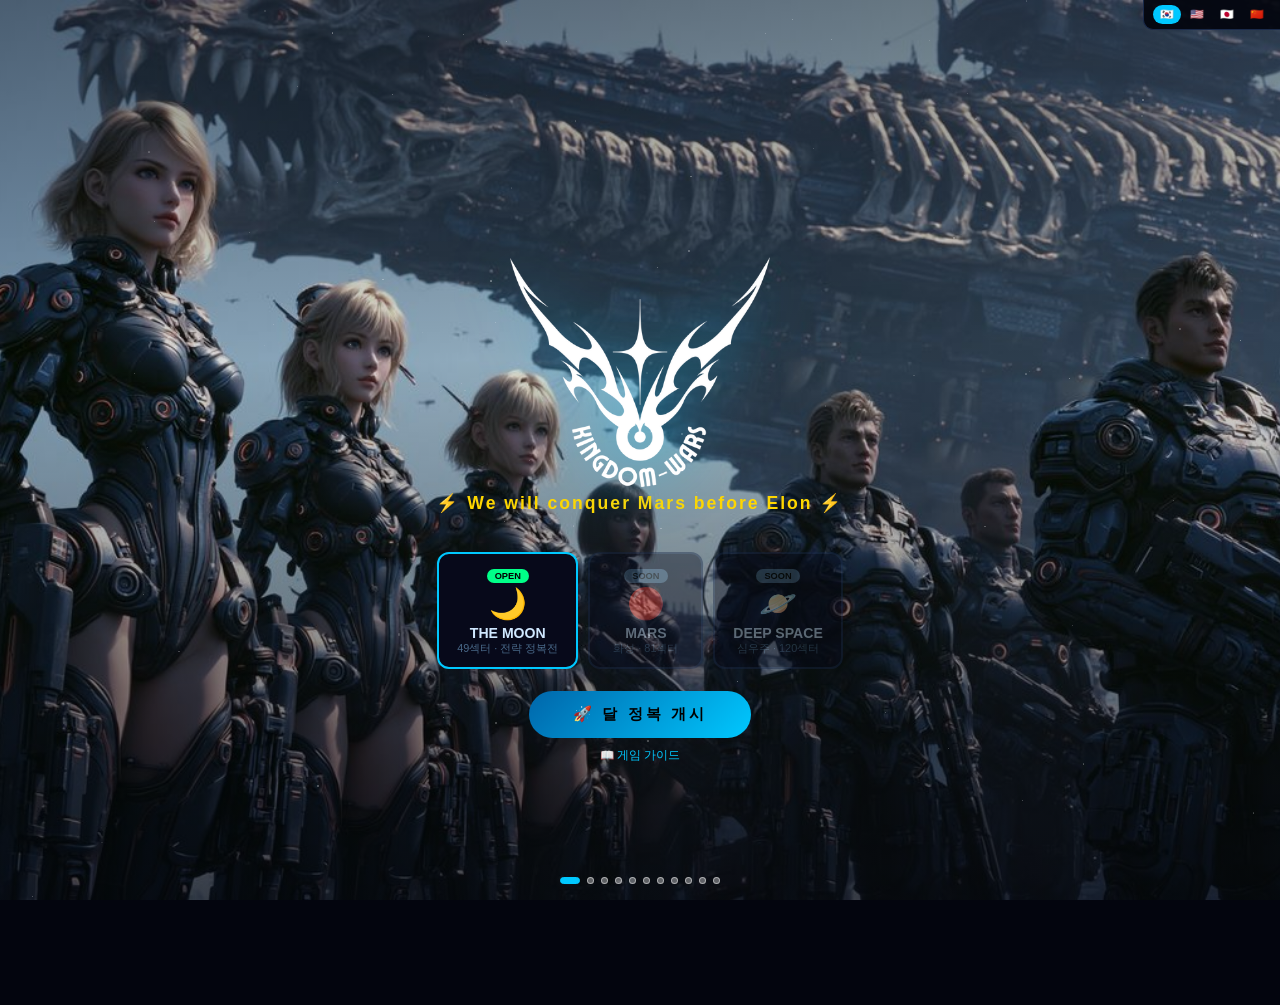
==== index.html @ 06a72807 "v0.9.9 - CRITICAL FIX: switchView used index vs id (view-2 = index 1, never activated). Now id-based" ====
<!DOCTYPE html>
<!-- KW v0.8.2 logo+favicon -->
<html lang="ko">
<head>
<script>
try {
  Object.defineProperty(window, 'ethereum', {
    get: function() { return undefined; },
    set: function() {},
    configurable: false
  });
} catch(e) {}
</script>
<meta charset="UTF-8"/>
<meta name="viewport" content="width=device-width,initial-scale=1.0,viewport-fit=cover"/>
<title>KINGDOM WARS</title>
<link rel="icon" type="image/x-icon" href="favicon.ico"/>
<link rel="apple-touch-icon" href="apple-touch-icon.png"/>
<link rel="icon" type="image/x-icon" href="favicon.ico"/>
<link rel="apple-touch-icon" href="apple-touch-icon.png"/>
<meta name="theme-color" content="#03050e"/>
<meta name="description" content="Kingdom Wars - Conquer the Moon before Elon"/>
<meta property="og:title" content="KINGDOM WARS"/>
<meta property="og:description" content="⚡ We will conquer Mars before Elon ⚡"/>
<meta property="og:image" content="https://raw.githubusercontent.com/kentkim0326/kingdom-wars/main/assets/slide1.jpg"/>
<link rel="icon" href="data:image/svg+xml,<svg xmlns='http://www.w3.org/2000/svg' viewBox='0 0 100 100'><text y='.9em' font-size='90'>👑</text></svg>">
<style>
:root{
  --bg:#03050e;--panel:#07091a;--border:#1a2a4a;
  --accent:#00c8ff;--gold:#ffd700;--red:#ff3a3a;--green:#00ff88;
  --purple:#aa44ff;--orange:#ff8800;--teal:#00ffcc;
  --text:#d0e8ff;--muted:#4a6a8a;
}
*{box-sizing:border-box;margin:0;padding:0}
body{font-family:'Segoe UI',sans-serif;background:var(--bg);color:var(--text);min-height:100vh;overflow-x:hidden}
.stars{position:fixed;inset:0;z-index:0;overflow:hidden;pointer-events:none}
.star{position:absolute;border-radius:50%;background:#fff;animation:twinkle var(--d,3s) ease-in-out infinite}
@keyframes twinkle{0%,100%{opacity:.1}50%{opacity:.85}}
.screen{position:relative;z-index:1;min-height:100vh;display:none;flex-direction:column;overflow-x:hidden}
.screen.active{display:flex}
@keyframes fadeUp{from{opacity:0;transform:translateY(18px)}to{opacity:1;transform:translateY(0)}}
.fu{animation:fadeUp .45s ease forwards}
.fu2{animation:fadeUp .45s .1s ease forwards;opacity:0}
.fu3{animation:fadeUp .45s .2s ease forwards;opacity:0}

/* ══ LANG BAR ══ */
.lang-bar{position:fixed;top:0;right:0;z-index:999;display:flex;gap:2px;padding:5px 9px;
  background:rgba(3,5,14,.92);border-bottom-left-radius:10px;border:1px solid var(--border);border-top:none;border-right:none}
.lb{padding:3px 7px;border-radius:10px;border:none;background:transparent;color:var(--muted);font-size:.68rem;font-weight:700;cursor:pointer;transition:all .2s}
.lb.active{background:var(--accent);color:#000}

/* ══ INTRO ══ */
#s-intro{align-items:center;justify-content:center;text-align:center;padding:50px 16px;
  background:radial-gradient(ellipse at 50% 30%,#0a1530 0%,#03050e 70%)}
.logo{font-size:clamp(1.8rem,7vw,4.5rem);font-weight:900;letter-spacing:4px;word-break:break-word;
  background:linear-gradient(135deg,#00c8ff,#fff,#ffd700);-webkit-background-clip:text;-webkit-text-fill-color:transparent;margin-bottom:4px}
.catchphrase{font-size:clamp(.82rem,2vw,1.1rem);color:var(--gold);font-weight:700;letter-spacing:2px;margin-bottom:28px}



.bf-row{display:flex;gap:10px;justify-content:center;flex-wrap:wrap;margin-bottom:22px;width:100%;padding:0 8px}
.bf-btn{padding:11px 18px;border-radius:12px;border:2px solid var(--border);background:var(--panel);cursor:pointer;transition:all .3s;text-align:center;min-width:115px}
.bf-btn.open{border-color:var(--accent)}.bf-btn.open:hover{transform:translateY(-4px);box-shadow:0 8px 28px rgba(0,200,255,.3)}
.bf-btn.locked{opacity:.4;cursor:not-allowed}
.bf-icon{font-size:1.9rem;margin-bottom:3px}.bf-title{font-weight:700;font-size:.88rem;margin-bottom:1px}
.bf-sub{font-size:.68rem;color:var(--muted)}
.bdg{display:inline-block;padding:2px 8px;border-radius:18px;font-size:.58rem;font-weight:700;margin-bottom:3px}
.bdg.open{background:var(--green);color:#000}.bdg.soon{background:var(--muted);color:#000}
.btn-enter{padding:13px 44px;background:linear-gradient(135deg,#0066aa,#00c8ff);color:#000;font-weight:900;font-size:.95rem;border:none;border-radius:50px;cursor:pointer;letter-spacing:3px;transition:all .3s}
.btn-enter:hover{transform:scale(1.05);box-shadow:0 0 60px rgba(0,200,255,.6)}

/* ══ NATION ══ */
#s-nation{padding:22px 16px;align-items:center;background:transparent}
.stitle{font-size:1.4rem;font-weight:900;letter-spacing:4px;text-align:center;color:var(--accent);margin-bottom:4px}
.ssub{text-align:center;color:var(--muted);margin-bottom:13px;font-size:.82rem}
.search-box{display:block;width:100%;max-width:370px;margin:0 auto 11px;padding:8px 15px;background:var(--panel);border:1px solid var(--border);border-radius:28px;color:var(--text);font-size:.88rem;outline:none}
.search-box:focus{border-color:var(--accent)}
.nation-grid{display:grid;grid-template-columns:repeat(auto-fill,minmax(108px,1fr));gap:6px;width:100%;max-width:820px;max-height:46vh;overflow-y:auto;padding:3px;scrollbar-width:thin}
.nc{border:2px solid var(--border);border-radius:8px;padding:9px 6px;text-align:center;cursor:pointer;transition:all .2s;background:var(--panel)}
.nc:hover{border-color:var(--accent);transform:translateY(-2px)}.nc.sel{border-color:var(--gold);background:rgba(255,215,0,.08)}
.nf{font-size:1.55rem;margin-bottom:2px}.nn{font-size:.7rem;font-weight:600}.ne{font-size:.58rem;color:var(--muted)}
.btn-next{margin-top:13px;padding:10px 38px;background:linear-gradient(135deg,#0066aa,#00c8ff);color:#000;font-weight:900;font-size:.88rem;border:none;border-radius:26px;cursor:pointer;display:none}
.btn-next.show{display:block}

/* ══ COMMANDER ══ */
#s-commander{padding:22px 16px;align-items:center;justify-content:center;background:transparent}
.cmd-title{font-size:1.4rem;font-weight:900;letter-spacing:3px;text-align:center;color:var(--accent);margin-bottom:4px}
.cmd-sub{text-align:center;color:var(--muted);margin-bottom:18px;font-size:.8rem}
.cmd-nbadge{display:flex;align-items:center;gap:7px;justify-content:center;margin-bottom:18px;padding:7px 16px;background:var(--panel);border:1px solid var(--border);border-radius:28px;width:fit-content;margin-left:auto;margin-right:auto}
.cmd-cards{display:flex;gap:16px;justify-content:center;flex-wrap:wrap;margin-bottom:16px}
.cmd-card{width:172px;border:2px solid var(--border);border-radius:13px;background:var(--panel);cursor:pointer;transition:all .3s;overflow:hidden;text-align:center;padding-bottom:11px}
.cmd-card:hover{border-color:var(--accent);transform:translateY(-4px)}
.cmd-card.sel-m{border-color:#5af;box-shadow:0 0 24px rgba(80,160,255,.4)}
.cmd-card.sel-f{border-color:#f9a;box-shadow:0 0 24px rgba(255,150,180,.4)}
.cmd-avwrap{width:100%;height:140px;display:flex;align-items:center;justify-content:center;background:linear-gradient(180deg,rgba(0,30,60,.8),rgba(0,10,30,.95))}
.cmd-avm{font-size:5.2rem;animation:cFloat 3s ease-in-out infinite}
@keyframes cFloat{0%,100%{transform:translateY(0)}50%{transform:translateY(-7px)}}
.cmd-gen{font-size:.58rem;letter-spacing:2px;color:var(--muted);margin:7px 0 2px;text-transform:uppercase}
.cmd-name{font-size:.88rem;font-weight:900;margin-bottom:2px}
.cmd-card.male .cmd-name{color:#5af}.cmd-card.female .cmd-name{color:#f9a}
.cmd-ttl{font-size:.66rem;color:var(--gold);font-style:italic;margin-bottom:6px;padding:0 7px}
.cmd-skills{padding:0 8px}
.cmd-skill{font-size:.63rem;color:var(--muted);padding:2px 0;border-bottom:1px solid rgba(26,42,74,.4)}
.cmd-vs{font-size:1.1rem;color:var(--muted);align-self:center}
.btn-cmd-ok{padding:10px 36px;background:linear-gradient(135deg,#ffd700,#ffaa00);color:#000;font-weight:900;font-size:.88rem;border:none;border-radius:24px;cursor:pointer;display:none}
.btn-cmd-ok.show{display:block}
.sp-pack{background:rgba(0,200,255,.06);border:1px solid rgba(0,200,255,.2);border-radius:9px;padding:9px 14px;margin-top:12px;text-align:center;max-width:440px}
.sp-title{font-size:.62rem;letter-spacing:2px;color:var(--accent);margin-bottom:6px}
.sp-items{display:flex;gap:11px;justify-content:center;flex-wrap:wrap}
.sp-i{text-align:center;font-size:.68rem}
.sp-icon{font-size:1.1rem;margin-bottom:1px}.sp-val{color:var(--gold);font-weight:700}.sp-lbl{color:var(--muted);font-size:.56rem}

/* ══ GAME ══ */
#s-game{flex-direction:column}
.hud{display:flex;align-items:center;justify-content:space-between;padding:4px 9px;
  background:rgba(3,5,14,.97);border-bottom:1px solid var(--border);flex-wrap:wrap;gap:4px;position:sticky;top:0;z-index:200}
.hud-l{display:flex;align-items:center;gap:6px;flex-wrap:wrap}
.hud-r{display:flex;align-items:center;gap:4px;flex-wrap:wrap}
.hud-brand{font-weight:900;letter-spacing:3px;font-size:.84rem;color:var(--accent)}
.cmd-hud{display:flex;align-items:center;gap:4px;padding:2px 7px;background:var(--panel);border:1px solid var(--border);border-radius:14px;font-size:.68rem}
.hud-pill{display:flex;align-items:center;gap:3px;background:var(--panel);border:1px solid var(--border);border-radius:14px;padding:2px 7px;font-size:.68rem}
.rv{color:var(--gold);font-weight:700}

/* MORALE BAR */
.morale-bar{padding:3px 9px;background:rgba(3,5,14,.95);border-bottom:1px solid var(--border);display:flex;align-items:center;gap:7px;flex-wrap:wrap}
.morale-pill{display:flex;align-items:center;gap:5px;background:var(--panel);border:1px solid var(--border);border-radius:14px;padding:3px 9px;min-width:160px}
.morale-track{flex:1;height:7px;background:rgba(0,0,0,.4);border-radius:4px;overflow:hidden}
.morale-fill{height:100%;border-radius:4px;transition:width .5s ease}
.morale-val{font-size:.68rem;font-weight:700;min-width:30px}
.online-timer{font-size:.64rem;color:var(--muted);display:flex;align-items:center;gap:4px}
.online-dot{width:6px;height:6px;border-radius:50%;background:var(--green);animation:pulse 2s infinite}
@keyframes pulse{0%,100%{opacity:1}50%{opacity:.3}}
.hourly-bonus{font-size:.64rem;color:var(--teal);display:flex;align-items:center;gap:3px}

.res-bar{display:flex;gap:5px;padding:3px 9px;background:rgba(3,5,14,.95);border-bottom:1px solid var(--border);flex-wrap:wrap;align-items:center}
.res-item{display:flex;align-items:center;gap:2px;background:var(--panel);border:1px solid var(--border);border-radius:13px;padding:2px 7px;font-size:.68rem}
.res-rate{font-size:.56rem;color:var(--green)}
.news-ticker{display:flex;align-items:center;gap:6px;padding:2px 9px;background:rgba(0,10,30,.9);border-bottom:1px solid rgba(0,200,255,.12);overflow:hidden}
.news-lbl{color:var(--accent);font-size:.6rem;font-weight:700;letter-spacing:2px;white-space:nowrap;border:1px solid var(--accent);padding:1px 5px;border-radius:7px;flex-shrink:0}
.news-scroll{display:flex;gap:32px;animation:scrollNews 52s linear infinite;font-size:.64rem;color:var(--muted)}
@keyframes scrollNews{from{transform:translateX(0)}to{transform:translateX(-50%)}}
.ev-ticker{display:none;align-items:center;gap:5px;padding:2px 9px;background:rgba(255,136,0,.12);border-bottom:1px solid rgba(255,136,0,.3);font-size:.66rem;color:var(--orange)}
.ev-ticker.show{display:flex}
.view-bar{display:flex;align-items:center;gap:3px;padding:3px 9px;background:rgba(3,5,14,.95);border-bottom:1px solid var(--border);overflow-x:auto}
.vtbtn{padding:3px 10px;border:1px solid var(--border);border-radius:13px;background:transparent;color:var(--muted);font-size:.66rem;cursor:pointer;white-space:nowrap;transition:all .2s;font-weight:600}
.vtbtn.active{background:var(--accent);color:#000;border-color:var(--accent)}
.vtbtn:hover:not(.active){border-color:var(--accent);color:var(--accent)}
.turn-info{display:flex;align-items:center;gap:4px;font-size:.66rem;margin-left:5px;flex-shrink:0}
.turn-num{color:var(--gold);font-weight:700}
.btn-et{padding:3px 10px;background:linear-gradient(135deg,#ffd700,#ff8800);color:#000;border:none;border-radius:13px;font-size:.66rem;font-weight:700;cursor:pointer}
.game-body{display:flex;flex:1;height:calc(100vh - 160px);overflow:hidden;position:relative;z-index:1}

/* ══ LEFT PANEL ══ */
.lpanel{width:188px;min-width:155px;background:var(--panel);border-right:1px solid var(--border);display:flex;flex-direction:column;overflow-y:auto}
.ps{padding:7px;border-bottom:1px solid var(--border)}
.plbl{font-size:.54rem;letter-spacing:2px;color:var(--muted);margin-bottom:4px;text-transform:uppercase}
.unit-tabs{display:flex;border-bottom:1px solid var(--border)}
.utab{flex:1;padding:4px 2px;text-align:center;font-size:.56rem;cursor:pointer;color:var(--muted);border-bottom:2px solid transparent;transition:all .2s}
.utab.active{color:var(--accent);border-bottom-color:var(--accent)}
.unit-list{padding:5px}

/* UNIT CARD */
.ucard{border:1px solid var(--border);border-radius:9px;margin-bottom:5px;cursor:pointer;transition:all .2s;overflow:hidden;background:rgba(0,200,255,.02);position:relative}
.ucard:hover,.ucard.sel{border-color:var(--accent);background:rgba(0,200,255,.08)}
.ucard.sel{box-shadow:0 0 9px rgba(0,200,255,.3)}
.ucard.rarity-sr{border-color:rgba(255,215,0,.45)}.ucard.rarity-ur{border-color:rgba(170,68,255,.6);box-shadow:0 0 7px rgba(170,68,255,.25)}
.ucard-img{width:100%;height:68px;object-fit:cover;object-position:center 20%;display:block}
.ucard-img.mech-i{object-position:center center}
.rbadge{position:absolute;top:3px;right:3px;font-size:.48rem;font-weight:700;padding:1px 3px;border-radius:4px}
.r-ur{background:rgba(170,68,255,.4);color:#c77fff}.r-sr{background:rgba(255,215,0,.3);color:var(--gold)}.r-r{background:rgba(0,150,255,.3);color:#5af}.r-n{background:rgba(100,140,180,.3);color:#8ab}
.ucard-body{padding:4px 5px}
.ucard-hdr{display:flex;align-items:center;justify-content:space-between;margin-bottom:2px}
.ucard-name{font-size:.68rem;font-weight:700}
.ucard-cnt{font-size:.6rem;background:var(--panel);border:1px solid var(--border);border-radius:6px;padding:1px 4px;color:var(--muted)}
.ucard-stats{display:flex;gap:2px;align-items:center;flex-wrap:wrap;margin-bottom:2px}
.ucard-pow{font-size:.66rem;color:var(--gold);font-weight:700}
.tb{font-size:.5rem;padding:1px 4px;border-radius:6px;font-weight:700}
.tb-f{background:rgba(0,150,255,.2);color:#5af;border:1px solid rgba(0,150,255,.3)}
.tb-m{background:rgba(170,68,255,.2);color:#c77fff;border:1px solid rgba(170,68,255,.3)}
.tb-a{background:rgba(255,215,0,.2);color:var(--gold);border:1px solid rgba(255,215,0,.3)}
.ucard-skills{font-size:.54rem;color:var(--teal);margin-top:1px}
/* Selected unit big display */
.sel-big{padding:7px;border-bottom:1px solid var(--border)}
.sel-big-img{width:100%;height:112px;object-fit:contain;border-radius:6px;border:1px solid var(--border);background:rgba(0,0,0,.4);margin-bottom:5px}
.sel-big-name{font-size:.8rem;font-weight:700;margin-bottom:3px}
.sel-big-pow{font-size:1rem;font-weight:700;color:var(--gold);margin-bottom:3px}
.sbr{display:flex;justify-content:space-between;font-size:.68rem;margin-bottom:2px}
.sbk{color:var(--muted)}.sbv{font-weight:600}
.sel-big-cnt{background:rgba(0,0,0,.3);border-radius:5px;padding:4px 5px;margin-top:3px;font-size:.62rem}
.ch-s{color:var(--green)}.ch-w{color:var(--red)}
.skill-chip{display:inline-block;padding:1px 5px;border-radius:7px;font-size:.52rem;font-weight:700;margin:1px;border:1px solid rgba(0,200,255,.3);background:rgba(0,200,255,.06);color:var(--teal)}
.btn-buy{width:100%;padding:4px;margin-top:3px;border:1px solid var(--border);border-radius:5px;background:rgba(0,200,255,.04);color:var(--accent);font-size:.64rem;cursor:pointer}
.spec-units{padding:7px;border-bottom:1px solid var(--border)}
.spec-btn{width:100%;padding:5px 7px;border:1px solid var(--border);border-radius:6px;background:var(--panel);color:var(--text);font-size:.66rem;cursor:pointer;transition:all .2s;text-align:left;margin-bottom:3px;display:flex;align-items:center;gap:5px}
.spec-btn:hover{border-color:var(--accent)}
.spec-icon{font-size:.95rem;flex-shrink:0}.spec-info{flex:1}
.spec-name{font-size:.66rem;font-weight:700}.spec-desc{font-size:.56rem;color:var(--muted);margin-top:1px}
.spec-cost{font-size:.58rem;color:var(--gold);white-space:nowrap}

/* ══ CENTER ══ */
.mwrap{flex:1;display:flex;flex-direction:column;overflow:hidden;position:relative}
.view{flex:1;display:none;overflow:auto}
.view.active{display:flex;flex-direction:column}

/* SHIP VIEW */
.ship-view{flex:1;background:radial-gradient(ellipse at 30% 40%,#0a1535 0%,#03050e 70%);display:flex;align-items:center;justify-content:center;position:relative;overflow:hidden}
.ship-view-bg{position:absolute;inset:0;background:url("assets/bg_moon.png") center/cover no-repeat;opacity:.2;pointer-events:none}
.cmd-disp{display:flex;align-items:center;justify-content:center;gap:24px;flex-wrap:wrap;padding:14px;position:relative;z-index:2;width:100%}
.cmd-port{text-align:center}
.cmd-emo{font-size:4.5rem;display:block;margin-bottom:5px;filter:drop-shadow(0 0 16px rgba(0,200,255,.5));animation:sf 3s ease-in-out infinite}
@keyframes sf{0%,100%{transform:translateY(0)}50%{transform:translateY(-7px)}}
.cmd-ship-area{text-align:center}
.cmd-ship-img{max-width:280px;width:82%;filter:drop-shadow(0 0 26px rgba(0,200,255,.5));animation:sf 4s .5s ease-in-out infinite}
.sv-stats{margin-top:11px;display:flex;gap:8px;justify-content:center;flex-wrap:wrap}
.sv-stat{background:rgba(0,0,0,.6);border:1px solid var(--border);border-radius:8px;padding:6px 11px;text-align:center}
.sv-stat-v{font-size:.9rem;font-weight:700;color:var(--gold)}.sv-stat-l{font-size:.58rem;color:var(--muted);margin-top:1px}

/* ══ BATTLE MAP — EXPANDING GRID ══ */
.battle-view{flex:1;overflow:auto;position:relative;background:linear-gradient(180deg,#06080f 0%,#040610 100%);display:flex;justify-content:center;align-items:flex-start;padding:14px 8px}
.battle-view::before{content:"";position:absolute;inset:0;pointer-events:none;
  background-image:radial-gradient(circle at 25% 35%,rgba(180,175,155,.06) 0%,transparent 30%),
    radial-gradient(circle at 68% 22%,rgba(170,165,145,.04) 0%,transparent 22%)}
.moon-surf{position:absolute;inset:0;width:100%;height:100%;object-fit:cover;opacity:.12;pointer-events:none}
.grid-wrap{position:relative;z-index:1;display:inline-grid;grid-template-columns:repeat(7,84px);gap:3px;padding:14px;min-width:max-content}

/* ══ SECTOR TILE ══ */
.sector{width:84px;height:84px;border:1px solid rgba(40,70,120,.4);border-radius:8px;cursor:pointer;position:relative;
  display:flex;flex-direction:column;align-items:center;justify-content:center;
  background:rgba(5,10,22,.5);backdrop-filter:blur(2px);transition:all .2s;overflow:hidden}

/* FOG OF WAR states */
.sector.fog{
  background:rgba(2,4,10,.85);border-color:rgba(20,35,60,.5);cursor:default;
  filter:blur(0px);pointer-events:none;
}
.sector.fog::after{content:"";position:absolute;inset:0;
  background:radial-gradient(circle at center,rgba(0,5,20,.6),rgba(0,2,10,.95));
  z-index:10}
.sector.fog-edge{
  background:rgba(4,8,20,.7);border-color:rgba(30,50,90,.4);cursor:pointer;opacity:.6;
}
.sector.fog-edge:hover{opacity:.85;border-color:rgba(0,200,255,.3)}

.sector.active-empty:hover{border-color:var(--accent);background:rgba(0,200,255,.08);transform:scale(1.04);z-index:2}
.sector.mine{background:rgba(0,70,170,.28);border-color:rgba(0,150,255,.65)}
.sector.mine:hover{transform:scale(1.04);z-index:2}
.sector.enemy{background:rgba(150,20,20,.22);border-color:rgba(210,40,40,.55)}
.sector.enemy:hover{border-color:var(--red);transform:scale(1.03);z-index:2}
.sector.sel{border-color:var(--gold)!important;background:rgba(255,215,0,.12)!important;box-shadow:0 0 18px rgba(255,215,0,.4);z-index:3}
/* Resource border */
.sector.res-he3{border-top:3px solid var(--accent)}.sector.res-reg{border-top:3px solid var(--purple)}
.sector.res-h2o{border-top:3px solid var(--teal)}.sector.crater{border-style:dashed}

.sec-id{position:absolute;top:2px;left:2px;font-size:.42rem;color:rgba(100,140,180,.5)}
.sec-ti{position:absolute;top:2px;right:2px;font-size:.6rem}
.sec-ui{width:42px;height:42px;object-fit:contain;border-radius:3px}
.sec-fl{font-size:.84rem}
.sec-nm{font-size:.4rem;color:var(--muted);text-align:center;padding:0 2px;margin-top:1px;line-height:1.2}
.sec-hp{position:absolute;bottom:2px;left:2px;right:2px;height:3px;background:rgba(0,0,0,.4);border-radius:2px;overflow:hidden}
.sec-hf{height:100%;border-radius:2px;transition:width .3s}
.sec-intel{display:none;position:absolute;bottom:10px;left:1px;right:1px;font-size:.38rem;color:var(--teal);text-align:center;background:rgba(0,0,0,.7);border-radius:2px;padding:1px}
.sector.scouted .sec-intel{display:block}
/* Fog content */
.fog-content{position:relative;z-index:1;text-align:center}
.fog-icon{font-size:1.4rem;color:rgba(40,60,100,.5)}
.fog-lbl{font-size:.4rem;color:rgba(40,60,100,.4);margin-top:2px}

/* EXPAND UNLOCK ANIMATION */
@keyframes unlockSec{
  0%{transform:scale(.7);opacity:0;filter:blur(8px)}
  60%{transform:scale(1.08);filter:blur(0)}
  100%{transform:scale(1);opacity:1}
}
.sector.unlocking{animation:unlockSec .5s ease forwards}

/* ══ SECTOR ACTION OVERLAY ══ */
.sao{position:fixed;z-index:500;background:rgba(3,5,14,.97);border:2px solid var(--accent);
  border-radius:13px;padding:13px;width:280px;box-shadow:0 0 40px rgba(0,200,255,.3);
  display:none;pointer-events:all;animation:saoPop .2s ease}
@keyframes saoPop{from{transform:scale(.85);opacity:0}to{transform:scale(1);opacity:1}}
.sao.show{display:block}
.sao-hdr{display:flex;align-items:center;justify-content:space-between;margin-bottom:9px}
.sao-title{font-size:.82rem;font-weight:700;color:var(--accent)}
.sao-x{background:none;border:none;color:var(--muted);cursor:pointer;font-size:.9rem}
.sao-si{background:rgba(0,0,0,.3);border-radius:6px;padding:7px;margin-bottom:9px}
.sao-rows{display:grid;grid-template-columns:1fr 1fr;gap:2px;font-size:.66rem}
.sao-row{display:flex;flex-direction:column}
.sao-lbl{color:var(--muted);font-size:.56rem;margin-bottom:1px}.sao-val{font-weight:600}
.sao-intel{background:rgba(0,255,200,.05);border:1px solid rgba(0,255,200,.2);border-radius:6px;padding:6px;margin-bottom:8px;font-size:.66rem;display:none}
.sao-intel-t{color:var(--teal);font-size:.58rem;letter-spacing:1px;margin-bottom:3px}
.sao-acts{display:flex;flex-direction:column;gap:4px}
.saob{width:100%;padding:8px 10px;border-radius:7px;border:1px solid var(--border);background:var(--panel);color:var(--text);font-size:.72rem;font-weight:600;cursor:pointer;transition:all .2s;text-align:left;display:flex;align-items:center;gap:6px}
.saob:hover:not(:disabled){transform:translateX(3px)}.saob:disabled{opacity:.4;cursor:not-allowed}
.saob-icon{font-size:1rem;flex-shrink:0}.saob-info{flex:1}
.saob-name{font-size:.72rem;font-weight:700}.saob-desc{font-size:.58rem;color:var(--muted);margin-top:1px}
.saob-bonus{font-size:.58rem;margin-top:1px;font-weight:600}
.saob.deploy{border-color:var(--accent);color:var(--accent)}.saob.deploy:hover:not(:disabled){background:rgba(0,200,255,.09)}
.saob.scout{border-color:var(--teal);color:var(--teal)}.saob.scout:hover:not(:disabled){background:rgba(0,255,200,.07)}
.saob.atk1{border-color:var(--red);color:var(--red)}.saob.atk1:hover:not(:disabled){background:rgba(255,50,50,.09)}
.saob.atk2{border-color:var(--gold);color:var(--gold)}.saob.atk2:hover:not(:disabled){background:rgba(255,215,0,.07)}
.saob.atk3{border-color:var(--purple);color:var(--purple)}.saob.atk3:hover:not(:disabled){background:rgba(170,68,255,.09)}
.saob.radar{border-color:var(--purple);color:var(--purple)}.saob.radar:hover:not(:disabled){background:rgba(170,68,255,.07)}

/* ══ FORMATION MODAL ══ */
.fmodal{position:fixed;inset:0;z-index:800;background:rgba(2,4,12,.95);backdrop-filter:blur(10px);display:none;align-items:center;justify-content:center}
.fmodal.show{display:flex}
.fmbody{background:var(--panel);border:2px solid var(--orange);border-radius:14px;padding:16px;max-width:440px;width:95%;box-shadow:0 0 50px rgba(255,136,0,.3);max-height:90vh;overflow-y:auto}
.fm-title{font-size:.95rem;font-weight:900;color:var(--orange);margin-bottom:3px;text-align:center}
.fm-sub{font-size:.7rem;color:var(--muted);text-align:center;margin-bottom:11px}
.fm-enemy{background:rgba(255,50,50,.08);border:1px solid rgba(255,50,50,.3);border-radius:7px;padding:8px;margin-bottom:11px;display:flex;align-items:center;gap:9px}
.fm-eimg{width:44px;height:44px;object-fit:contain;border-radius:5px;border:1px solid var(--border)}
.fm-units{display:flex;flex-direction:column;gap:6px;margin-bottom:11px}
.fm-urow{display:flex;align-items:center;gap:7px;padding:7px 9px;border:1px solid var(--border);border-radius:8px;background:rgba(0,0,0,.2)}
.fm-uimg{width:40px;height:40px;object-fit:contain;border-radius:5px;border:1px solid var(--border)}
.fm-ui{flex:1}
.fm-un{font-size:.74rem;font-weight:700;margin-bottom:1px}
.fm-up{font-size:.62rem;color:var(--gold)}
.fm-uc{font-size:.58rem;margin-top:1px}
.fm-qty{display:flex;align-items:center;gap:5px}
.fm-qbtn{width:21px;height:21px;border:1px solid var(--border);border-radius:50%;background:var(--panel);color:var(--text);font-size:.85rem;cursor:pointer;display:flex;align-items:center;justify-content:center;transition:all .2s}
.fm-qbtn:hover{border-color:var(--accent);color:var(--accent)}
.fm-qv{font-size:.78rem;font-weight:700;min-width:13px;text-align:center;color:var(--gold)}
.fm-sum{background:rgba(0,0,0,.3);border:1px solid var(--border);border-radius:7px;padding:9px;margin-bottom:11px}
.fm-srow{display:flex;justify-content:space-between;align-items:center;font-size:.7rem;margin-bottom:3px}
.fm-wr{font-size:.95rem;font-weight:900;text-align:center;margin-top:5px}
.fm-btns{display:flex;gap:7px}
.btn-fm-x{padding:9px 14px;background:transparent;border:1px solid var(--border);color:var(--muted);border-radius:7px;cursor:pointer;font-size:.78rem}
.btn-fm-go{flex:1;padding:9px;background:linear-gradient(135deg,var(--red),#aa0000);color:#fff;font-weight:900;border:none;border-radius:7px;cursor:pointer;font-size:.82rem}

/* ══ RIGHT PANEL ══ */
.rpanel{width:198px;min-width:165px;background:var(--panel);border-left:1px solid var(--border);display:flex;flex-direction:column;overflow-y:auto}
.rcard{padding:8px;border-bottom:1px solid var(--border)}
.rtitle{font-size:.56rem;letter-spacing:2px;color:var(--accent);margin-bottom:5px;text-transform:uppercase}
.rrow{display:flex;justify-content:space-between;align-items:center;margin-bottom:3px;font-size:.7rem}
.rk{color:var(--muted)}.rv2{font-weight:600}
.log-item{font-size:.62rem;padding:2px 0;border-bottom:1px solid rgba(26,42,74,.4);line-height:1.4}
.log-item .ts{color:var(--muted);font-size:.56rem;margin-right:2px}

/* ══ MODALS ══ */
.modal{position:fixed;inset:0;z-index:700;background:rgba(2,4,12,.93);backdrop-filter:blur(10px);display:none;align-items:center;justify-content:center}
.modal.show{display:flex}
.mbody{background:var(--panel);border:2px solid var(--accent);border-radius:14px;padding:16px;max-width:480px;width:95%;text-align:center;box-shadow:0 0 70px rgba(0,200,255,.35)}
.mtitle{font-size:.95rem;font-weight:900;letter-spacing:3px;color:var(--accent);margin-bottom:9px}
.bvs{display:grid;grid-template-columns:1fr auto 1fr;gap:9px;align-items:center;margin-bottom:11px}
.bside{padding:8px;border:1px solid var(--border);border-radius:8px;background:rgba(0,0,0,.3)}
.bflag{font-size:1.4rem;margin-bottom:2px}
.bimg{width:66px;height:66px;object-fit:contain;border-radius:5px;margin:0 auto 4px;display:block}
.bname{font-size:.62rem;color:var(--muted);margin-bottom:2px}.bpow{font-size:.8rem;color:var(--gold);font-weight:700}
.bmod{font-size:.58rem;margin-top:1px}
.vstext{font-size:1.4rem;font-weight:900;color:var(--red)}
.hpwrap{margin-bottom:10px}
.hplbl{display:flex;justify-content:space-between;font-size:.62rem;color:var(--muted);margin-bottom:2px}
.hptrack{height:8px;background:rgba(0,0,0,.4);border-radius:4px;overflow:hidden;margin-bottom:4px}
.hpfill{height:100%;border-radius:4px;transition:width .55s ease}
.prisoner-box{background:rgba(255,165,0,.08);border:1px solid orange;border-radius:6px;padding:6px;margin-top:4px;font-size:.68rem;display:none}
.prisoner-box.show{display:block}
.result{padding:8px;border-radius:6px;font-size:.82rem;font-weight:700;margin-bottom:7px;display:none}
.result.win{background:rgba(0,255,136,.1);border:2px solid var(--green);color:var(--green)}
.result.lose{background:rgba(255,50,50,.1);border:2px solid var(--red);color:var(--red)}
.btn-close{padding:7px 25px;background:linear-gradient(135deg,#0066aa,#00c8ff);color:#000;font-weight:900;border:none;border-radius:22px;cursor:pointer;font-size:.8rem}
.emodal{position:fixed;inset:0;z-index:800;display:none;align-items:center;justify-content:center}
.emodal.show{display:flex}
.ebody{background:var(--panel);border:2px solid var(--orange);border-radius:12px;padding:18px;max-width:340px;width:92%;text-align:center;box-shadow:0 0 55px rgba(255,136,0,.4);animation:ePop .4s ease}
@keyframes ePop{from{transform:scale(.8);opacity:0}to{transform:scale(1);opacity:1}}
.ev-icon{font-size:2.6rem;margin-bottom:6px}.ev-title{font-size:.9rem;font-weight:900;color:var(--orange);margin-bottom:4px}
.ev-desc{font-size:.75rem;color:var(--text);margin-bottom:8px;line-height:1.5}
.ev-effect{background:rgba(255,136,0,.1);border:1px solid rgba(255,136,0,.3);border-radius:6px;padding:6px;margin-bottom:10px;font-size:.72rem;color:var(--gold)}
.btn-ev{padding:7px 22px;background:var(--orange);color:#000;font-weight:900;border:none;border-radius:16px;cursor:pointer;font-size:.8rem}

/* HOURLY BONUS POPUP */
.bonus-modal{position:fixed;inset:0;z-index:900;display:none;align-items:center;justify-content:center;background:rgba(0,0,0,.7)}
.bonus-modal.show{display:flex}
.bonus-body{background:var(--panel);border:2px solid var(--gold);border-radius:16px;padding:22px 28px;text-align:center;max-width:320px;width:92%;box-shadow:0 0 60px rgba(255,215,0,.4);animation:bonusPop .5s ease}
@keyframes bonusPop{0%{transform:scale(.5) rotate(-5deg);opacity:0}70%{transform:scale(1.08) rotate(2deg)}100%{transform:scale(1);opacity:1}}
.bonus-icon{font-size:3rem;margin-bottom:8px}
.bonus-title{font-size:1.1rem;font-weight:900;color:var(--gold);margin-bottom:10px}
.bonus-items{display:flex;flex-direction:column;gap:5px;margin-bottom:14px}
.bonus-item{display:flex;justify-content:space-between;align-items:center;padding:6px 10px;background:rgba(255,215,0,.07);border:1px solid rgba(255,215,0,.2);border-radius:7px;font-size:.8rem}
.bonus-val{color:var(--gold);font-weight:700}
.btn-bonus{padding:9px 28px;background:linear-gradient(135deg,#ffd700,#ffaa00);color:#000;font-weight:900;border:none;border-radius:22px;cursor:pointer;font-size:.85rem}

/* MORALE WARNING */
.morale-warn{position:fixed;top:165px;left:50%;transform:translateX(-50%);
  background:rgba(255,136,0,.15);border:2px solid var(--orange);border-radius:10px;
  padding:9px 16px;font-size:.78rem;font-weight:700;color:var(--orange);
  z-index:850;text-align:center;pointer-events:none;display:none;
  box-shadow:0 0 25px rgba(255,136,0,.35)}
.morale-warn.show{display:block;animation:fadeUp .3s ease}
/* removed bad fadeUp */to{opacity:1;transform:translate(-50%,0)}}

/* REWARD POPUP */
.rpopup{position:fixed;top:50%;left:50%;transform:translate(-50%,-50%);z-index:950;background:var(--panel);border-radius:13px;padding:16px 22px;text-align:center;display:none;pointer-events:none;min-width:190px}
.rpopup.show{display:block;animation:rpop .4s ease}
@keyframes rpop{0%{transform:translate(-50%,-50%) scale(.5);opacity:0}60%{transform:translate(-50%,-60%) scale(1.1);opacity:1}100%{transform:translate(-50%,-50%) scale(1);opacity:1}}
.rp-icon{font-size:2.3rem;margin-bottom:5px}.rp-title{font-size:.86rem;font-weight:900;margin-bottom:2px}.rp-desc{font-size:.7rem;color:var(--muted)}

/* AI WARNING */
.ai-warn{position:fixed;top:165px;left:50%;transform:translateX(-50%);background:rgba(255,50,50,.14);border:2px solid var(--red);border-radius:10px;padding:9px 16px;font-size:.78rem;font-weight:700;color:var(--red);z-index:850;text-align:center;pointer-events:none;display:none;box-shadow:0 0 25px rgba(255,50,50,.35)}
.ai-warn.show{display:block;animation:fadeUp .3s ease}

/* EXPAND BUTTON */
.expand-hint{position:absolute;inset:0;display:flex;flex-direction:column;align-items:center;justify-content:center;z-index:5;pointer-events:none}
.expand-pulse{width:14px;height:14px;border-radius:50%;background:rgba(0,200,255,.3);border:2px solid rgba(0,200,255,.6);animation:expandPulse 1.5s ease-in-out infinite}
@keyframes expandPulse{0%,100%{transform:scale(1);opacity:.6}50%{transform:scale(1.4);opacity:1}}

/* STREAK BADGE */
.streak-badge{background:rgba(255,215,0,.15);border:1px solid rgba(255,215,0,.4);border-radius:10px;padding:2px 7px;font-size:.62rem;color:var(--gold);font-weight:700}

@media(max-width:700px){
  .lpanel,.rpanel{display:none}
  .grid-wrap{grid-template-columns:repeat(7,52px);gap:2px;padding:8px}
  .sector{width:52px;height:52px}.sec-ui{width:26px;height:26px}
  .sao{width:250px}.fmbody{padding:12px}
}

/* ════════ SLIDESHOW ════════ */
.slideshow-bg{
  position:fixed;inset:0;z-index:0;overflow:hidden;
}
.slide{
  position:absolute;inset:0;
  background-size:cover;background-position:center;
  opacity:0;transition:opacity 1.2s ease;
  will-change:opacity;
}
.slide.active{opacity:1}
.slide-overlay{
  position:absolute;inset:0;
  background:linear-gradient(
    to bottom,
    rgba(3,5,14,0.55) 0%,
    rgba(3,5,14,0.25) 40%,
    rgba(3,5,14,0.65) 100%
  );
}
/* Intro uses full-screen slides */
#s-intro{
  position:relative;
  background:transparent!important;
}
#s-intro .screen-content{
  position:relative;z-index:2;
  display:flex;flex-direction:column;
  align-items:center;justify-content:center;
  width:100%;min-height:100vh;padding:60px 16px 40px;text-align:center;
}
/* Slide dots */
.slide-dots{
  position:fixed;bottom:16px;left:50%;transform:translateX(-50%);
  display:flex;gap:7px;z-index:10;
}
.slide-dot{
  width:7px;height:7px;border-radius:50%;
  background:rgba(255,255,255,0.35);border:1px solid rgba(255,255,255,0.5);
  cursor:pointer;transition:all 0.3s;
}
.slide-dot.active{background:var(--accent);border-color:var(--accent);width:20px;border-radius:4px}
/* Game screen slideshow bg (subtle) */
.game-slide-bg{
  position:fixed;inset:0;z-index:0;pointer-events:none;
}
.game-slide{
  position:absolute;inset:0;
  background-size:cover;background-position:center;
  opacity:0;transition:opacity 2s ease;
}
.game-slide.active{opacity:1}
.game-slide-overlay{
  position:absolute;inset:0;
  background:rgba(3,5,14,0.82);
}
#s-game{position:relative}

/* ════════ MOBILE FIXES ════════ */
@media(max-width:480px){
  /* Intro full width centering */
  #s-intro,.screen{width:100%;overflow-x:hidden}
  .screen-content{width:100%!important;max-width:100vw;overflow-x:hidden}
  .logo{font-size:clamp(1.6rem,8vw,2.8rem)!important;letter-spacing:3px!important;padding:0 8px}
  .catchphrase{font-size:.72rem!important;padding:0 12px}
  .bf-btn{min-width:88px!important;padding:8px 8px!important;flex:1;max-width:130px}
  .bf-title{font-size:.76rem!important}
  .bf-sub{font-size:.58rem!important}
  .btn-enter{width:calc(100% - 48px)!important;max-width:280px}
  /* HUD compact */
  .hud{padding:3px 6px;gap:3px}
  .hud-brand{font-size:.72rem;letter-spacing:2px}
  .cmd-hud{padding:1px 5px;font-size:.6rem}
  .hud-pill{padding:1px 5px;font-size:.6rem}
  #bgm-btn{font-size:.56rem;padding:1px 5px}
  
  /* Morale bar compact */
  .morale-bar{padding:2px 6px;gap:4px;flex-wrap:wrap}
  .morale-pill{min-width:120px;padding:2px 6px}
  .morale-val{font-size:.6rem}
  .online-timer{font-size:.56rem}
  .hourly-bonus,.hourly-hint{display:none}
  
  /* Resource bar scroll */
  .res-bar{padding:2px 6px;gap:3px;overflow-x:auto;flex-wrap:nowrap}
  .res-item{font-size:.62rem;padding:2px 6px;white-space:nowrap;flex-shrink:0}
  
  /* View bar */
  .view-bar{padding:2px 6px;gap:2px}
  .vtbtn{padding:3px 8px;font-size:.62rem}
  #i-map-hint{display:none}
  .turn-info{margin-left:3px}
  .btn-et{padding:3px 8px;font-size:.62rem}
  
  /* Battle grid - 7 cols fit mobile */
  .grid-wrap{grid-template-columns:repeat(7,44px);gap:2px;padding:6px}
  .sector{width:44px;height:44px}
  .sec-ui{width:22px;height:22px}
  .sec-nm{font-size:.34rem}
  .sec-id{font-size:.36rem}
  
  /* SAO overlay full-width on mobile */
  .sao{
    position:fixed!important;
    left:50%!important;transform:translateX(-50%)!important;
    top:auto!important;bottom:0!important;
    width:100%!important;max-width:100%!important;
    border-radius:16px 16px 0 0!important;
    border-bottom:none!important;
    max-height:70vh;overflow-y:auto;
  }
  
  /* Formation modal */
  .fmbody{padding:10px;max-height:85vh}
  .fm-urow{padding:5px 7px;gap:6px}
  .fm-uimg{width:36px;height:36px}
  .fm-un{font-size:.7rem}
  
  /* Battle modal */
  .mbody{padding:12px}
  .bimg{width:56px;height:56px}
  
  /* Intro page */
  #s-intro .screen-content{padding:30px 12px}
  .logo{font-size:clamp(1.8rem,8vw,3rem);letter-spacing:3px}
  .catchphrase{font-size:.75rem;letter-spacing:1px;margin-bottom:20px}
  
  .bf-row{gap:8px;margin-bottom:18px}
  .bf-btn{min-width:95px;padding:9px 10px}
  .bf-icon{font-size:1.5rem}
  .bf-title{font-size:.78rem}
  .bf-sub{font-size:.6rem}
  .btn-enter{padding:11px 32px;font-size:.84rem;letter-spacing:2px}
  
  /* Nation page */
  .nation-grid{grid-template-columns:repeat(auto-fill,minmax(90px,1fr));gap:5px}
  .nf{font-size:1.3rem}
  .nn{font-size:.64rem}
  
  /* Commander page */
  .cmd-cards{gap:10px}
  .cmd-card{width:150px}
  .cmd-avwrap{height:120px}
  .cmd-avm{font-size:4.5rem}
  .cmd-name{font-size:.82rem}
  
  /* News ticker */
  .news-ticker{padding:2px 6px}
  .news-label{display:none}
  .news-scroll{font-size:.58rem}
  
  /* Bonus modal */
  .bonus-body{padding:16px 18px}
  .bonus-icon{font-size:2.4rem}
  .bonus-title{font-size:.9rem}
  
  /* Lang bar */
  .lang-bar{padding:4px 7px}
  .lb{padding:2px 5px;font-size:.62rem}
}

@media(max-width:380px){
  .grid-wrap{grid-template-columns:repeat(7,40px);gap:1px;padding:5px}
  .sector{width:40px;height:40px}
  .sec-ui{width:20px;height:20px}
  .logo{font-size:1.6rem}
}


@keyframes logoFloat{0%,100%{transform:translateY(0) scale(1);filter:drop-shadow(0 0 30px rgba(0,200,255,0.5))}
  50%{transform:translateY(-8px) scale(1.02);filter:drop-shadow(0 0 45px rgba(0,200,255,0.8))}}

#intro-click-layer{pointer-events:all!important;touch-action:manipulation;}
/* MOBILE CENTER */
@media(max-width:500px){
  .screen-content{overflow:hidden!important;box-sizing:border-box!important;}
  .bf-row{flex-wrap:nowrap!important;width:100%!important;box-sizing:border-box!important;padding:0!important;gap:6px!important;}
  .bf-btn{flex:1!important;min-width:0!important;max-width:33%!important;padding:8px 4px!important;}
  .bf-icon{font-size:1.4rem!important;}
  .bf-title{font-size:.7rem!important;}
  .bf-sub{font-size:.5rem!important;}
  .btn-enter{max-width:calc(100% - 32px)!important;box-sizing:border-box!important;}
  .catchphrase{font-size:.75rem!important;}
}

/* v0.9 ADDICTION ENGINE CSS */
.xp-bar{height:4px;background:rgba(0,0,0,.4);border-radius:2px;margin:2px 8px;overflow:hidden}
.xp-fill{height:100%;background:linear-gradient(90deg,#ffd700,#ff6600);transition:width .5s;border-radius:2px}
.xp-label{font-size:.56rem;color:var(--gold);text-align:center}
.mission-item{display:flex;align-items:center;gap:6px;padding:4px 8px;font-size:.64rem;border-bottom:1px solid rgba(255,255,255,.08)}
.mission-item.done{opacity:.5;text-decoration:line-through}
.m-icon{font-size:.8rem}
.m-text{flex:1;color:var(--text)}
.m-prog{color:var(--gold);font-weight:700;font-size:.6rem}
.ex-row{padding:10px;margin:6px 0;background:rgba(0,200,255,.08);border:1px solid var(--border);border-radius:8px;cursor:pointer;font-size:.78rem;text-align:center;transition:all .2s}
.ex-row:hover{background:rgba(0,200,255,.18);border-color:var(--accent)}


/* MOBILE UNIT BAR */
#munit-bar{display:none}
@media(max-width:700px){
  #munit-bar{display:flex;gap:6px;overflow-x:auto;padding:6px 8px;background:rgba(7,9,26,.92);border-bottom:1px solid var(--border);-webkit-overflow-scrolling:touch}
  .mu-chip{flex:0 0 auto;display:flex;align-items:center;gap:4px;padding:6px 10px;border:1.5px solid var(--border);border-radius:20px;background:var(--panel);font-size:.72rem;cursor:pointer;white-space:nowrap}
  .mu-chip.sel{border-color:var(--accent);background:rgba(0,200,255,.15);box-shadow:0 0 8px rgba(0,200,255,.3)}
  .mu-chip .mu-cnt{color:var(--gold);font-weight:700;font-size:.66rem}
  .mu-chip.zero{opacity:.4}
}


/* 유닛 부족 알림 */
.btn-buy.urgent{animation:btnPulse 1.5s ease-in-out infinite;box-shadow:0 0 12px rgba(255,215,0,.6)}
@keyframes btnPulse{0%,100%{transform:scale(1);box-shadow:0 0 8px rgba(255,215,0,.4)}50%{transform:scale(1.05);box-shadow:0 0 20px rgba(255,215,0,.8)}}

</style>
</head>
<body>

<!-- ══ GLOBAL SLIDESHOW BG ══ -->
<div class="slideshow-bg" id="global-slideshow">
  <div class="slide active" id="gs0" style="background-image:url('assets/slide1.jpg')"><div class="slide-overlay"></div></div>
  <div class="slide" id="gs1" style="background-image:url('assets/slide2.jpg')"><div class="slide-overlay"></div></div>
  <div class="slide" id="gs2" style="background-image:url('assets/slide3.jpg')"><div class="slide-overlay"></div></div>
  <div class="slide" id="gs3" style="background-image:url('assets/slide4.jpg')"><div class="slide-overlay"></div></div>
  <div class="slide" id="gs4" style="background-image:url('assets/slide5.jpg')"><div class="slide-overlay"></div></div>
  <div class="slide" id="gs5" style="background-image:url('assets/slide6.jpg')"><div class="slide-overlay"></div></div>
  <div class="slide" id="gs6" style="background-image:url('assets/slide7.jpg')"><div class="slide-overlay"></div></div>
  <div class="slide" id="gs7" style="background-image:url('assets/slide8.jpg')"><div class="slide-overlay"></div></div>
  <div class="slide" id="gs8" style="background-image:url('assets/slide9.jpg')"><div class="slide-overlay"></div></div>
  <div class="slide" id="gs9" style="background-image:url('assets/slide10.jpg')"><div class="slide-overlay"></div></div>
  <div class="slide" id="gs10" style="background-image:url('assets/slide11.jpg')"><div class="slide-overlay"></div></div>
</div>
<!-- Slide navigation dots (shown on intro) -->
<div class="slide-dots" id="slide-dots">
  <div class="slide-dot active" onclick="goSlide(0)"></div>
  <div class="slide-dot" onclick="goSlide(1)"></div>
  <div class="slide-dot" onclick="goSlide(2)"></div>
  <div class="slide-dot" onclick="goSlide(3)"></div>
  <div class="slide-dot" onclick="goSlide(4)"></div>
  <div class="slide-dot" onclick="goSlide(5)"></div>
  <div class="slide-dot" onclick="goSlide(6)"></div>
  <div class="slide-dot" onclick="goSlide(7)"></div>
  <div class="slide-dot" onclick="goSlide(8)"></div>
  <div class="slide-dot" onclick="goSlide(9)"></div>
  <div class="slide-dot" onclick="goSlide(10)"></div>
</div>

<div class="stars" id="stars"></div>
<div class="lang-bar">
  <button class="lb active" onclick="setLang('ko')">🇰🇷</button>
  <button class="lb" onclick="setLang('en')">🇺🇸</button>
  <button class="lb" onclick="setLang('ja')">🇯🇵</button>
  <button class="lb" onclick="setLang('zh')">🇨🇳</button>
</div>

<!-- INTRO -->
<div class="screen active" id="s-intro">
  <div class="screen-content">
  <div class="fu" style="text-align:center;margin-bottom:10px">
    <img src="assets/logo.png" alt="KINGDOM WARS"
  style="width:min(260px,60vw);height:auto;margin:0 auto 6px;display:block;
  filter:drop-shadow(0 0 30px rgba(0,200,255,0.5));
  animation:logoFloat 4s ease-in-out infinite"
  onerror="this.outerHTML='<div class=logo>KINGDOM WARS</div>'"/>
    <div class="catchphrase">⚡ We will conquer Mars before Elon ⚡</div>
  </div>
  <div class="bf-row fu3">
    <div class="bf-btn open" onclick="goNation()">
      <span class="bdg open">OPEN</span><div class="bf-icon">🌙</div>
      <div class="bf-title">THE MOON</div><div class="bf-sub"><span id="i-moon-sub">49섹터 · 전략 정복전</span></div>
    </div>
    <div class="bf-btn locked"><span class="bdg soon">SOON</span><div class="bf-icon">🔴</div>
      <div class="bf-title">MARS</div><div class="bf-sub"><span id="i-mars-sub">화성 · 81섹터</span></div></div>
    <div class="bf-btn locked"><span class="bdg soon">SOON</span><div class="bf-icon">🪐</div>
      <div class="bf-title">DEEP SPACE</div><div class="bf-sub"><span id="i-space-sub">심우주 · 120섹터</span></div></div>
  </div>
  <div class="fu3" style="text-align:center">
    <button class="btn-enter" onclick="goNation()"><span id="i-start">🚀 달 정복 개시</span></button>
    <div style="margin-top:10px;font-size:.72rem;color:var(--muted)">
      <a href="how_to_play.html" target="_blank" style="color:var(--accent);text-decoration:none"><span id="i-guide">📖 게임 가이드</span></a>
    </div>
  </div>
</div>

<!-- Kaikas-proof click layer (INSIDE s-intro so it hides with screen) -->
<div id="intro-click-layer" style="position:absolute;inset:0;z-index:9999;cursor:pointer;background:transparent;-webkit-tap-highlight-color:transparent;touch-action:manipulation;pointer-events:all !important;"></div>
</div><!-- /screen-content -->

<!-- NATION -->
<div class="screen" id="s-nation">
  <div class="stitle fu"><span id="i-n-title">🌍 국가 선택</span></div>
  <div class="ssub fu2"><span id="i-n-sub">달에 깃발을 꽂을 국가를 선택하세요</span></div>
  <input class="search-box fu2" id="nsearch" placeholder="🔍 국가 검색..." oninput="filterN(this.value)"/>
  <div class="nation-grid fu3" id="ngrid"></div>
  <button class="btn-next" id="btn-next" onclick="goCommander()"><span id="i-n-next">다음 → 사령관 선택</span></button>
</div>

<!-- COMMANDER -->
<div class="screen" id="s-commander">
  <div class="cmd-title fu"><span id="i-c-title">⭐ 사령관 선택</span></div>
  <div class="cmd-sub fu2"><span id="i-c-sub">당신의 분신이 될 사령관을 선택하세요</span></div>
  <div class="cmd-nbadge fu2"><span id="cmd-nf" style="font-size:1.6rem"></span><span id="cmd-nn" style="font-size:.9rem;font-weight:700"></span></div>
  <div class="cmd-cards fu3" id="cmd-cards"></div>
  <div class="sp-pack fu3">
    <div class="sp-title"><span id="i-c-starter">🎁 스타터 패키지</span></div>
    <div class="sp-items">
      <div class="sp-i"><div class="sp-icon">🚀</div><div class="sp-val"><span id="i-c-s1">전투기×3</span></div><div class="sp-lbl"><span id="i-c-s1l">즉시배치</span></div></div>
      <div class="sp-i"><div class="sp-icon">🪙</div><div class="sp-val">1,200</div><div class="sp-lbl">코인</div></div>
      <div class="sp-i"><div class="sp-icon">⚡</div><div class="sp-val">2,400</div><div class="sp-lbl">He-3</div></div>
      <div class="sp-i"><div class="sp-icon">💎</div><div class="sp-val">80</div><div class="sp-lbl">레골리스</div></div>
      <div class="sp-i"><div class="sp-icon">😤</div><div class="sp-val">100%</div><div class="sp-lbl">사기</div></div>
    </div>
  </div>
  <button class="btn-cmd-ok" id="btn-cmd-ok" onclick="goGame()"><span id="i-c-go">🚀 출전!</span></button>
</div>

<!-- GAME -->
<div class="screen" id="s-game">
  <div class="hud">
    <div class="hud-l">
      <img src="assets/logo.png" alt="KW"
  style="height:22px;width:auto;filter:brightness(0) invert(1) drop-shadow(0 0 6px rgba(0,200,255,0.6));vertical-align:middle"
  onerror="this.outerHTML='<span class=hud-brand>👑 KW</span>'"/>
      <div class="cmd-hud"><span id="hud-av"></span><span id="hud-cn" style="font-weight:700"></span></div>
      <span id="hflag" style="font-size:.88rem"></span>
      <span class="streak-badge" id="streak-badge" style="display:none">🔥 1일</span>
    </div>
    <div class="hud-r">
      <div class="hud-pill">🏳️<span class="rv" id="rs">0</span>섹터</div>
      <div class="hud-pill">⚔️<span class="rv" id="rw">0</span>승</div>
      <div class="hud-pill">🛩️<span class="rv" id="sc-cnt">0</span></div>
      <button id="bgm-btn" onclick="toggleBGM()" style="padding:2px 7px;border:1px solid var(--border);border-radius:11px;background:transparent;color:var(--muted);font-size:.6rem;cursor:pointer">🔇</button>
    </div>
  </div>

  <!-- MORALE BAR -->
  <div class="morale-bar">
    <div class="morale-pill">
      <span style="font-size:.72rem">😤</span>
      <span style="font-size:.6rem;color:var(--muted);min-width:28px">사기</span>
      <div class="morale-track"><div class="morale-fill" id="morale-fill" style="width:100%;background:var(--green)"></div></div>
      <span class="morale-val" id="morale-val" style="color:var(--green)">100%</span>
    </div>
    <div class="morale-pill" style="min-width:150px">
      <span style="font-size:.72rem">⭐</span>
      <div class="morale-track"><div class="xp-fill" id="xp-bar-fill" style="width:0%"></div></div>
      <span class="morale-val" id="xp-label" style="color:var(--gold);font-size:.56rem;min-width:70px">Lv.1 (0/500)</span>
    </div>
    <div class="online-timer">
      <div class="online-dot"></div>
      <span id="next-bonus-timer">다음 보너스: 60:00</span>
    </div>
    <div class="hourly-bonus" id="hourly-hint"><span id="i-hourly-hint">⚡ 매 1시간 접속 보너스</span></div>
  </div>

  <div class="res-bar">
    <div class="res-item">⚡<span class="rv" id="res-he3">2,400</span><span style="color:var(--muted);font-size:.6rem">He-3</span><span class="res-rate" id="rate-he3">+0/턴</span></div>
    <div class="res-item">💎<span class="rv" id="res-reg" style="color:var(--purple)">80</span><span style="color:var(--muted);font-size:.6rem">Reg</span><span class="res-rate" id="rate-reg">+0/턴</span></div>
    <div class="res-item">🌊<span class="rv" id="res-h2o" style="color:var(--teal)">120</span><span style="color:var(--muted);font-size:.6rem">H₂O</span><span class="res-rate" id="rate-h2o">+0/턴</span></div>
    <div class="res-item" style="margin-left:auto">🪙<span class="rv" id="rc">1,200</span></div>
  </div>
  <div class="news-ticker"><span class="news-lbl">🛸 SPACE</span><div class="news-scroll" id="news-scroll"></div></div>
  <div class="ev-ticker" id="ev-ticker">⚠️ <span id="ev-ticker-text"></span></div>
  <div class="view-bar">
    <button class="vtbtn" id="vt0" onclick="switchView(0)"><span id="i-v-ship">🛸 내 함선</span></button>
    <button class="vtbtn active" id="vt2" onclick="switchView(2)"><span id="i-v-battle">⚔️ 전투 맵</span></button>
    <div class="turn-info">
      <span style="color:var(--muted);font-size:.64rem">턴</span>
      <span class="turn-num" id="turn-num">1</span>
      <button class="btn-et" onclick="endTurn()"><span id="i-end-turn">턴 종료 ▶</span></button>
    </div>
    <span style="font-size:.6rem;color:var(--muted);margin-left:6px"><span id="i-map-hint">섹터 점령 → 인접 영역 해금 🌑→⚔️</span></span>
  </div>

  <div class="game-body">
    <!-- LEFT -->
    <div class="lpanel">
      <div class="ps">
        <div class="plbl"><span id="i-g-cmd">사령관</span></div>
        <div style="text-align:center;padding:4px 0">
          <div id="lp-av" style="font-size:1.9rem;margin-bottom:2px"></div>
          <div id="lp-name" style="font-size:.7rem;font-weight:700"></div>
          <div id="lp-title" style="font-size:.58rem;color:var(--gold);font-style:italic"></div>
        </div>
      </div>
      <!-- Morale detail -->
      <div class="ps">
        <div class="plbl"><span id="i-g-morale-sys">사기 시스템</span></div>
        <div style="font-size:.64rem;line-height:1.8;color:var(--muted)">
          <div id="morale-status-text">😤 사기: 100%</div>
          <div style="color:var(--teal)"><span id="i-hourly-tip">⏱️ 매 1시간 접속 보너스</span></div>
          <div style="color:var(--orange)" id="morale-warning-text"></div>
        </div>
      </div>
      <div class="unit-tabs">
        <div class="utab active" onclick="switchTab('fleet',this)"><span id="i-tab-fleet">🚀 함선</span></div>
        <div class="utab" onclick="switchTab('mech',this)"><span id="i-tab-mech">🤖 메카</span></div>
        <div class="utab" onclick="switchTab('ace',this)"><span id="i-tab-ace">⭐ 에이스</span></div>
      </div>
      <div class="unit-list" id="ulist"></div>
      <div class="ps"><button class="btn-buy" onclick="buyUnit()"><span id="i-btn-buy">+ 구매 500🪙</span></button>
    <button class="btn-buy" onclick="openExchange()" style="margin-left:4px;background:var(--panel);border:1px solid var(--gold);color:var(--gold)">🏪 교환</button></div>
      <div class="sel-big" id="sel-big">
        <div class="plbl"><span id="i-g-sel">선택된 유닛</span></div>
        <div id="sel-big-content" style="color:var(--muted);font-size:.68rem;text-align:center;padding:7px 0"><span id="i-g-sel-hint">클릭하여 선택</span></div>
      </div>
      <div class="spec-units">
        <div class="plbl"><span id="i-g-spec">특수 장비</span></div>
        <div class="spec-btn" onclick="buyScout()">
          <span class="spec-icon">🛩️</span>
          <div class="spec-info"><div class="spec-name"><span id="i-g-scout">정찰기</span></div><div class="spec-desc"><span id="sc-owned">0</span><span id="i-g-owned">기 보유</span></div></div>
          <span class="spec-cost">500⚡</span>
        </div>
        <div class="spec-btn" onclick="buyRadar()">
          <span class="spec-icon">📡</span>
          <div class="spec-info"><div class="spec-name"><span id="i-g-radar">레이더</span></div><div class="spec-desc"><span id="rad-placed">0</span><span id="i-g-placed">개 배치</span></div></div>
          <span class="spec-cost">800⚡</span>
        </div>
      </div>
      <div class="ps" style="flex:1">
        <div class="plbl" style="color:var(--accent)">📋 미션</div>
        <div id="mission-container"></div>
        <div class="plbl"><span id="i-g-log">전황</span></div>
        <div id="minilog" style="font-size:.6rem;color:var(--muted);line-height:1.7"></div>
      </div>
    </div>

    <!-- CENTER -->
    <div class="mwrap">
      <!-- VIEW 0: SHIP -->
      <div class="view" id="view-0">
        <div class="ship-view">
          <div class="ship-view-bg"></div>
          <div class="cmd-disp" id="cmd-disp"></div>
        </div>
      </div>
      <!-- VIEW 2: BATTLE MAP (49 sectors) -->
      <div class="view active" id="view-2">
        <!-- MOBILE UNIT BAR -->
<div id="munit-bar"></div>
<div class="battle-view" id="bv">
          <img class="moon-surf" src="assets/moon_real.png" alt="" onerror="this.style.display='none'"/>
          <div class="grid-wrap" id="grid"></div>
        </div>
      </div>
    </div>

    <!-- RIGHT -->
    <div class="rpanel">
      <div class="rcard">
        <div class="rtitle"><span id="i-g-sec-info">섹터 정보</span></div>
        <div id="r-sec-info"><div style="color:var(--muted);font-size:.68rem;text-align:center;padding:8px 0"><span id="i-g-sec-hint">섹터를 클릭하세요</span></div></div>
      </div>
      <!-- Territory progress -->
      <div class="rcard">
        <div class="rtitle"><span id="i-g-conquest">정복 현황</span></div>
        <div id="conquest-progress"></div>
      </div>
      <div class="rcard" style="flex:1">
        <div class="rtitle"><span id="i-g-blog">전투 로그</span></div>
        <div id="blog"></div>
      </div>
    </div>
  </div>
</div>

<!-- SAO -->
<div class="sao" id="sao">
  <div class="sao-hdr"><span class="sao-title" id="sao-title"><span id="i-sao-title">섹터 액션</span></span><button class="sao-x" onclick="closeSAO()">✕</button></div>
  <div class="sao-si" id="sao-si"></div>
  <div class="sao-intel" id="sao-intel"></div>
  <div class="sao-acts" id="sao-acts"></div>
</div>

<!-- FORMATION MODAL -->
<div class="fmodal" id="fmodal">
  <div class="fmbody">
    <div class="fm-title"><span id="i-fm-title">⚔️ 출격 편성</span></div>
    <div class="fm-sub"><span id="i-fm-sub">공격에 보낼 유닛을 선택하세요. 보낸 만큼 소비됩니다.</span></div>
    <div class="fm-enemy" id="fm-enemy"></div>
    <div class="fm-units" id="fm-units"></div>
    <div class="fm-sum" id="fm-sum"></div>
    <div class="fm-btns">
      <button class="btn-fm-x" onclick="closeFM()"><span id="i-fm-cancel">취소</span></button>
      <button class="btn-fm-go" id="fm-go" onclick="launchFM()"><span id="i-fm-launch">🚀 출격!</span></button>
    </div>
  </div>
</div>

<!-- BATTLE MODAL -->
<div class="modal" id="bmodal">
  <div class="mbody">
    <div class="mtitle">⚔️ SPACE BATTLE</div>
    <div id="btag-el"></div>
    <div class="bvs">
      <div class="bside"><div class="bflag" id="b-af"></div><img class="bimg" id="b-ai" src="" alt=""/><div class="bname" id="b-an"></div><div class="bpow" id="b-ap"></div><div class="bmod" id="b-am"></div></div>
      <div class="vstext">VS</div>
      <div class="bside"><div class="bflag" id="b-df"></div><img class="bimg" id="b-di" src="" alt=""/><div class="bname" id="b-dn"></div><div class="bpow" id="b-dp"></div><div class="bmod" id="b-dm"></div></div>
    </div>
    <div class="hpwrap">
      <div class="hplbl"><span id="b-al"></span><span id="b-ahp">100%</span></div>
      <div class="hptrack"><div class="hpfill" id="b-abar" style="width:100%;background:var(--accent)"></div></div>
      <div class="hplbl"><span id="b-dl"></span><span id="b-dhp">100%</span></div>
      <div class="hptrack"><div class="hpfill" id="b-dbar" style="width:100%;background:var(--red)"></div></div>
    </div>
    <div class="prisoner-box" id="prisoner-box">🔒 <span id="prisoner-info"></span></div>
    <div class="result" id="bresult"></div>
    <button class="btn-close" id="bclose" onclick="closeBattle()" style="display:none"><span id="i-btn-ok-ev">확인</span></button>
  </div>
</div>

<!-- EVENT MODAL -->
<div class="emodal" id="emodal">
  <div class="ebody">
    <div class="ev-icon" id="ev-icon"></div>
    <div class="ev-title" id="ev-title"></div>
    <div class="ev-desc" id="ev-desc"></div>
    <div class="ev-effect" id="ev-effect"></div>
    <button class="btn-ev" onclick="closeEvent()">확인</button>
  </div>
</div>

<!-- HOURLY BONUS MODAL -->
<div class="bonus-modal" id="bonus-modal">
  <div class="bonus-body">
    <div class="bonus-icon">🎁</div>
    <div class="bonus-title" id="bonus-title"><span id="bonus-title-el">접속 보너스!</span></div>
    <div class="bonus-items" id="bonus-items"></div>
    <button class="btn-bonus" onclick="claimBonus()"><span id="i-btn-claim">받기!</span></button>
  </div>
</div>

<!-- MORALE WARNING -->
<div class="morale-warn" id="morale-warn"></div>
<!-- AI WARNING -->
<div class="ai-warn" id="ai-warn"></div>
<!-- REWARD POPUP -->
<div class="rpopup" id="rpopup"><div class="rp-icon" id="rp-icon"></div><div class="rp-title" id="rp-title"></div><div class="rp-desc" id="rp-desc"></div></div>

<script>
const A="https://raw.githubusercontent.com/kentkim0326/kingdom-wars/main/assets/";

// ══ SOUND ════════════════════════════════════════════
let _ac=null;
function ac(){if(!_ac)_ac=new(window.AudioContext||window.webkitAudioContext)();return _ac}
function sfx(type){
  try{const a=ac(),t=a.currentTime;
  const tone=(f,v,d,tp="sine",dl=0)=>{const o=a.createOscillator(),g=a.createGain();o.connect(g);g.connect(a.destination);o.type=tp;o.frequency.setValueAtTime(f,t+dl);g.gain.setValueAtTime(v,t+dl);g.gain.exponentialRampToValueAtTime(.001,t+dl+d);o.start(t+dl);o.stop(t+dl+d)};
  switch(type){
    case"click":tone(700,.1,.06);break;
    case"deploy":tone(180,.28,.28,"sawtooth");tone(1100,.06,.18,"sine",.06);break;
    case"scout":for(let i=0;i<3;i++)tone(1300+i*240,.1,.09,"sine",i*.11);break;
    case"attack":tone(140,.42,.16);for(let i=0;i<4;i++)tone(2000-i*300,.09,.11,"sawtooth",i*.08);break;
    case"btick":tone(200+Math.random()*350,.16,.09,"square");break;
    case"win":[523,659,784,1047,1319].forEach((f,i)=>tone(f,i===4?.26:.17,.22,"triangle",i*.09));break;
    case"lose":[500,420,350,280,220].forEach((f,i)=>tone(f,.15,.28,"sine",i*.14));break;
    case"event":[[880,.18,.11],[1100,.18,.11],[880,.18,.11]].forEach(([f,v,d],i)=>tone(f,v,d,"sine",i*.15));break;
    case"radar":tone(210,.09,.14,"square");tone(420,.07,.14,"square",.11);break;
    case"collect":for(let i=0;i<3;i++)tone(740+i*170,.09,.08,"sine",i*.06);break;
    case"nick":[523,659,784,659,1047].forEach((f,i)=>tone(f,.13,.14,"triangle",i*.08));break;
    case"emove":tone(90,.06,.18,"sawtooth");break;
    case"unlock":for(let i=0;i<5;i++)tone(400+i*120,.12,.12,"sine",i*.06);break;
    case"bonus":[523,659,784,880,1047,1319].forEach((f,i)=>tone(f,.14,.18,"triangle",i*.07));break;
    case"morale_warn":tone(300,.15,.1);tone(250,.15,.1,.12);tone(200,.15,.1,.24);break;
  }}catch(e){}
}
let bgmOn=false,bgmCtx=null,bgmO=[];
function toggleBGM(){const b=document.getElementById("bgm-btn");if(!bgmOn){bgmOn=true;b.textContent="🔊";startBGM();}else{bgmOn=false;b.textContent="🔇";bgmO.forEach(o=>{try{o.stop()}catch(e){}});bgmO=[];if(bgmCtx){bgmCtx.close();bgmCtx=null;}}}
function startBGM(){try{bgmCtx=new(window.AudioContext||window.webkitAudioContext)();const sc=()=>{if(!bgmOn)return;const t2=bgmCtx.currentTime;[[55,.038,8],[82.4,.028,8],[110,.018,4],[73.4,.022,6]].forEach(([f,v,d],i)=>{const o=bgmCtx.createOscillator(),g=bgmCtx.createGain();o.connect(g);g.connect(bgmCtx.destination);o.frequency.value=f;g.gain.setValueAtTime(0,t2+i*.4);g.gain.linearRampToValueAtTime(v,t2+i*.4+.8);g.gain.linearRampToValueAtTime(v,t2+d-.8);g.gain.linearRampToValueAtTime(0,t2+d);o.start(t2+i*.4);o.stop(t2+d);bgmO.push(o);});setTimeout(sc,7200);};sc();}catch(e){}}

// ══ COUNTER ══════════════════════════════════════════
const CTR={
  fighter:{strong:["destroyer"],weak:["laser_mech","drone"]},
  destroyer:{strong:["mothership"],weak:["fighter"]},
  mothership:{strong:["sector"],weak:["destroyer"]},
  laser_mech:{strong:["fighter","drone"],weak:["armor_mech","missile_mech"]},
  missile_mech:{strong:["armor_mech","destroyer"],weak:["laser_mech","ace"]},
  armor_mech:{strong:["laser_mech"],weak:["missile_mech","ace"]},
  melee_mech:{strong:["laser_mech","armor_mech"],weak:["fighter","missile_mech"]},
  ace:{strong:["missile_mech","melee_mech"],weak:["drone"]},
};
function getCM(a,d){if(!a||!d)return{mod:1,lbl:"⚖️"};const c=CTR[a];if(!c)return{mod:1,lbl:"⚖️"};if(c.strong?.includes(d))return{mod:1.35,lbl:"✅+35%"};if(c.weak?.includes(d))return{mod:.60,lbl:"❌-40%"};return{mod:1,lbl:"⚖️"}}

// ══ UNITS ════════════════════════════════════════════
const SHIPS=[
  {id:"f1",name:"전투기",ctype:"fighter",emoji:"🚀",img:A+"ship3.png",pow:80,count:5,hangar:0,rarity:"R",cost:{he3:0},skills:["선제타격","편대비행"],strong:"구축함",weak:"레이저"},
  {id:"f2",name:"구축함",ctype:"destroyer",emoji:"🛸",img:A+"ship6.png",pow:200,count:2,hangar:2,rarity:"SR",cost:{he3:200},skills:["어뢰","대잠"],strong:"모선",weak:"전투기"},
  {id:"f3",name:"순양함",ctype:"destroyer",emoji:"🌠",img:A+"ship1.png",pow:380,count:0,hangar:4,rarity:"SR",cost:{he3:400},skills:["광역포격","레이저포"],strong:"모선",weak:"어뢰"},
  {id:"f4",name:"전투함",ctype:"destroyer",emoji:"🏛️",img:A+"ship5.png",pow:560,count:0,hangar:6,rarity:"UR",cost:{he3:700},skills:["함포폭격","전술방어"],strong:"섹터",weak:"드론"},
  {id:"f5",name:"모선",ctype:"mothership",emoji:"🌌",img:A+"ship2.png",pow:850,count:0,hangar:12,rarity:"UR",cost:{he3:1200},skills:["격납출격","함대결전"],strong:"전섹터",weak:"구축함"},
];
const MECHS=[
  {id:"m1",name:"레이저 메카",ctype:"laser_mech",emoji:"🎯",img:A+"mech1.png",pow:180,count:2,rarity:"SR",cost:{he3:150},skills:["관통샷","과열"],strong:"전투기",weak:"장갑"},
  {id:"m2",name:"미사일 메카",ctype:"missile_mech",emoji:"💣",img:A+"mech3.png",pow:250,count:1,rarity:"SR",cost:{he3:200},skills:["유도탄","광역폭발"],strong:"장갑",weak:"레이저"},
  {id:"m3",name:"공중 강습",ctype:"fighter",emoji:"🦅",img:A+"mech5.png",pow:160,count:2,rarity:"R",cost:{he3:100},skills:["급강하","기동회피"],strong:"구축함",weak:"레이저"},
  {id:"m4",name:"격투 메카",ctype:"melee_mech",emoji:"🥊",img:A+"mech2.png",pow:210,count:0,rarity:"R",cost:{he3:150},skills:["강타","철벽"],strong:"레이저",weak:"전투기"},
  {id:"m5",name:"장갑 메카",ctype:"armor_mech",emoji:"🗿",img:A+"mech3.png",pow:290,count:0,rarity:"SR",cost:{he3:250},skills:["실드흡수","반격"],strong:"레이저",weak:"미사일"},
];
const ACES=[
  {id:"a1",name:"에이스 파일럿",ctype:"ace",emoji:"⭐",img:A+"mech4.png",pow:380,count:1,rarity:"UR",cost:{he3:300},skills:["영웅기","필살기"],strong:"미사일",weak:"드론"},
];
const ALL=[...SHIPS,...MECHS,...ACES];

// ══ 49-SECTOR MAP DATA ═══════════════════════════════
// 7×7 grid: idx = row*7 + col
// Sector types pattern for 49 sectors
const SEC_TYPES=[];
const TYPE_POOL=["he3","neutral","neutral","reg","neutral","neutral","h2o","crater","neutral","neutral","he3","reg","neutral","h2o"];
for(let i=0;i<49;i++) SEC_TYPES.push(TYPE_POOL[i%TYPE_POOL.length]);
// Override special sectors
[0,12,24,36,48].forEach(i=>SEC_TYPES[i]="crater");
[3,10,17,31,38,45].forEach(i=>SEC_TYPES[i]="he3");
[7,21,28,42].forEach(i=>SEC_TYPES[i]="reg");
[14,25,32,46].forEach(i=>SEC_TYPES[i]="h2o");

const SEC_RES={
  he3:{icon:"💠",color:"#00c8ff",label:"He-3 광맥",prod:{he3:180,reg:0,h2o:0}},
  reg:{icon:"💜",color:"#aa44ff",label:"레골리스",prod:{he3:60,reg:25,h2o:0}},
  h2o:{icon:"🩵",color:"#00ffcc",label:"H₂O 얼음",prod:{he3:60,reg:0,h2o:35}},
  crater:{icon:"🏔️",color:"#888",label:"크레이터",prod:{he3:90,reg:0,h2o:0}},
  neutral:{icon:"",color:"",label:"일반",prod:{he3:110,reg:0,h2o:12}},
};

// 49 sector names
const SNAMES=[
  "고요A","고요B","고요C","폭풍A","폭풍B","폭풍C","위기해",
  "샤클턴A","샤클턴B","코페르니쿠스","티코A","티코B","플라톤","아리스타르코스",
  "비의海A","비의海B","구름海A","구름海B","지식海","프톨레마이오스","달뒷면A",
  "달뒷면B","남극A","남극B","남극C","북극A","북극B","아이트켄A",
  "아이트켄B","풍요海A","풍요海B","세레니티A","세레니티B","위기海A","위기海B",
  "허블A","허블B","코롤레프","사빈A","사빈B","Moltke","란그레누스",
  "페타비우스","스테비누스","풀처리무스","지오르다노","빌헬름A","빌헬름B","메시에",
];

// ══ ENEMY TEMPLATES ══════════════════════════════════
const ENEMY_NATIONS=[
  {f:"🇷🇺",n:"러시아"},{f:"🇺🇸",n:"미국"},{f:"🇨🇳",n:"중국"},
  {f:"🇯🇵",n:"일본"},{f:"🇩🇪",n:"독일"},{f:"🇫🇷",n:"프랑스"},
  {f:"🇮🇳",n:"인도"},{f:"🇬🇧",n:"영국"},{f:"🇧🇷",n:"브라질"},
  {f:"🇰🇿",n:"카자흐스탄"},{f:"🇦🇺",n:"호주"},{f:"🇮🇱",n:"이스라엘"},
];
const EU=[
  {img:A+"ship4.png",emoji:"💀",ct:"destroyer",basePow:120},
  {img:A+"ship5.png",emoji:"🛸",ct:"destroyer",basePow:160},
  {img:A+"mech3.png",emoji:"💣",ct:"missile_mech",basePow:140},
  {img:A+"mech5.png",emoji:"🦅",ct:"fighter",basePow:90},
  {img:A+"ship2.png",emoji:"🌌",ct:"mothership",basePow:280},
  {img:A+"mech2.png",emoji:"🥊",ct:"melee_mech",basePow:130},
];

const COMMANDERS={
  "🇰🇷":[
    {g:"male",av:"🧑‍🚀",name:"이준혁",title:'"철의 장군"',skills:["⚡레이저+15%","🛡️크레이터+20%","😤사기유지+10%"]},
    {g:"female",av:"👩‍🚀",name:"김서연",title:'"달의 여왕"',skills:["💨전투기+20%","💎레골리스+25%","⭐에이스+30%"]},
  ],
  "🇺🇸":[
    {g:"male",av:"🧑‍✈️",name:"Commander Blake",title:'"Eagle"',skills:["🚀모선+20%","💰코인+15%","🎯미사일+25%"]},
    {g:"female",av:"👩‍✈️",name:"Admiral Sarah",title:'"Valkyrie"',skills:["🛡️방어+10%","⚡He-3+20%","😤사기+15%"]},
  ],
  "🇯🇵":[
    {g:"male",av:"🥷",name:"大和司令",title:'"鋼の将"',skills:["⚔️근접+25%","🎋기술+20%","😤사기회복"]},
    {g:"female",av:"👘",name:"月姫サクラ",title:'"月の女神"',skills:["🌙시야개방","💎레골리스+30%","😤사기면역"]},
  ],
  "🇨🇳":[
    {g:"male",av:"🐉",name:"赵龙将军",title:'"龙之将"',skills:["👥병력2배","🏯요새무료","⚡He-3+30%"]},
    {g:"female",av:"🏮",name:"李嫦娥",title:'"月神"',skills:["🌙자원+25%","🔮이벤트예고","😤사기최고유지"]},
  ],
  "_":[
    {g:"male",av:"🧑‍🚀",name:"Commander",title:'"전사"',skills:["⚔️전투+10%","⚡자원+10%","😤사기+10%"]},
    {g:"female",av:"👩‍🚀",name:"Admiral",title:'"지휘관"',skills:["💨기동+15%","💎희귀+15%","⭐에이스+20%"]},
  ],
};
const NATIONS=[
  {f:"🇰🇷",n:"대한민국",e:"Korea"},{f:"🇺🇸",n:"미국",e:"USA"},{f:"🇨🇳",n:"중국",e:"China"},
  {f:"🇯🇵",n:"일본",e:"Japan"},{f:"🇷🇺",n:"러시아",e:"Russia"},{f:"🇩🇪",n:"독일",e:"Germany"},
  {f:"🇫🇷",n:"프랑스",e:"France"},{f:"🇬🇧",n:"영국",e:"UK"},{f:"🇮🇳",n:"인도",e:"India"},
  {f:"🇧🇷",n:"브라질",e:"Brazil"},{f:"🇨🇦",n:"캐나다",e:"Canada"},{f:"🇦🇺",n:"호주",e:"Australia"},
  {f:"🇮🇹",n:"이탈리아",e:"Italy"},{f:"🇪🇸",n:"스페인",e:"Spain"},{f:"🇲🇽",n:"멕시코",e:"Mexico"},
  {f:"🇮🇩",n:"인도네시아",e:"Indonesia"},{f:"🇸🇦",n:"사우디",e:"Saudi"},{f:"🇹🇷",n:"터키",e:"Turkey"},
  {f:"🇦🇷",n:"아르헨티나",e:"Argentina"},{f:"🇳🇱",n:"네덜란드",e:"Netherlands"},
  {f:"🇵🇱",n:"폴란드",e:"Poland"},{f:"🇸🇪",n:"스웨덴",e:"Sweden"},{f:"🇿🇦",n:"남아공",e:"S.Africa"},
  {f:"🇻🇳",n:"베트남",e:"Vietnam"},{f:"🇹🇭",n:"태국",e:"Thailand"},{f:"🇵🇭",n:"필리핀",e:"Philippines"},
  {f:"🇳🇴",n:"노르웨이",e:"Norway"},{f:"🇦🇪",n:"UAE",e:"UAE"},{f:"🇺🇦",n:"우크라이나",e:"Ukraine"},
  {f:"🇮🇷",n:"이란",e:"Iran"},{f:"🇪🇬",n:"이집트",e:"Egypt"},{f:"🇳🇬",n:"나이지리아",e:"Nigeria"},
  {f:"🇮🇱",n:"이스라엘",e:"Israel"},{f:"🇵🇰",n:"파키스탄",e:"Pakistan"},
];
const EVENTS_EXT=[{"icon": "🏴‍☠️", "title": "용병 출현!"}, {"icon": "🔬", "title": "기술 돌파!"}, {"icon": "💫", "title": "유성우!"}, {"icon": "🤝", "title": "동맹 제안"}, {"icon": "⚡", "title": "에너지 폭풍!"}, {"icon": "🎰", "title": "보물 발견!"}];
const EVENTS=[
  {icon:"☄️",title:"소행성 충돌!",desc:"달에 소행성이 충돌했습니다.",effect:"전 공격 정확도 -20% (1턴)",apply:G=>{G.eventMod=-0.2}},
  {icon:"☀️",title:"태양풍 발생",desc:"강력한 태양풍이 에너지 무기를 강화합니다.",effect:"레이저 유닛 전투력 +30% (1턴)",apply:G=>{G.energyBuff=1.3}},
  {icon:"🏆",title:"UN 평화 협정",desc:"UN이 긴급 평화 협정을 선포했습니다.",effect:"3턴간 자원 생산 +50%",apply:G=>{G.prodMod=1.5;G.peaceTurns=3}},
  {icon:"🌊",title:"H₂O 빙하 발견",desc:"대규모 H₂O 빙하가 발견되었습니다!",effect:"H₂O +200 즉시 획득",apply:G=>{G.h2o+=200}},
  {icon:"💎",title:"레골리스 광맥 발견",desc:"새로운 레골리스 결정체 광맥!",effect:"레골리스 +50 + 사기 +10",apply:G=>{G.reg+=50;G.morale=Math.min(100,G.morale+10)}},
  {icon:"😤",title:"결사 항전!",desc:"강력한 연설로 군의 사기가 솟구칩니다!",effect:"사기 +30% 즉시 회복",apply:G=>{G.morale=Math.min(100,G.morale+30)}},
];
const NICK3=["달의 악몽","고요의 살인마","샤클턴의 저주"];
const NICK5=["철의 군주","헬륨 사냥꾼","달의 전설"];
const NICK10=["태양계의 왕","달의 지배자","우주 패권자"];
function getNick(w){if(w>=10)return NICK10[~~(Math.random()*3)];if(w>=5)return NICK5[~~(Math.random()*3)];if(w>=3)return NICK3[~~(Math.random()*3)];return null}

// ══ STATE ════════════════════════════════════════════
let G={
  nation:null,commander:null,tab:"fleet",selUnit:null,selSec:null,
  he3:2400,reg:80,h2o:120,coins:1200,
  morale:100,          // 0-100, affects combat power
  lastLogin:Date.now(),
  nextBonus:Date.now()+3600000, // 1 hour
  loginStreak:1,
  pendingBonus:false,
  sectors:{},logs:[],
  currentView:2,turn:1,wins:0,
  unitWins:{},unitNick:{},
  eventMod:0,prodMod:1,energyBuff:1,peaceTurns:0,
  level:1,xp:0,achievements:{},unitXP:{},unitLv:{},scoutDone:0,defended:0,moraleMaxTurns:0,techBuff:1,techTurns:0,_combo:0,_lastWin:false,_lastTurnTime:0,
  scoutCount:0,radars:{},scouted:{},
  // Formation
  fmSec:null,fmMode:"direct",fmQty:{},
  // Fog of war — which sectors are revealed
  revealed:new Set(), // set of sector indices player can see/interact with
  // Active enemies with growth
  aiTurn:0,
};

// ══ STARS ════════════════════════════════════════════
(()=>{const c=document.getElementById("stars");for(let i=0;i<80;i++){const s=document.createElement("div");s.className="star";const sz=Math.random()*1.8+.4;s.style.cssText=`left:${Math.random()*100}%;top:${Math.random()*100}%;width:${sz}px;height:${sz}px;--d:${Math.random()*4+2}s;animation-delay:${Math.random()*4}s;opacity:${Math.random()*.3+.1}`;c.appendChild(s);}})();

// ══ NAV ══════════════════════════════════════════════

// ══════════════════════════════════════════════════════════
// KW COMPLETE 4-LANGUAGE i18n (ko / en / ja / zh)
// ══════════════════════════════════════════════════════════
const KW_LANG = {
  ko:{
    moon_sub:"49섹터 · 전략 정복전",mars_sub:"화성 · 81섹터",space_sub:"심우주 · 120섹터",
    start_btn:"🚀 달 정복 개시",guide:"📖 게임 가이드",
    n_title:"🌍 국가 선택",n_sub:"달에 깃발을 꽂을 국가를 선택하세요",
    n_search:"🔍 국가 검색...",n_next:"다음 → 사령관 선택",
    c_title:"⭐ 사령관 선택",c_sub:"당신의 분신이 될 사령관을 선택하세요",
    c_male:"♂ 남성 사령관",c_female:"♀ 여성 사령관",
    c_starter:"🎁 스타터 패키지",c_s1:"전투기×3",c_s1l:"즉시배치",c_go:"🚀 출전!",
    g_sectors:"섹터",g_morale:"사기",
    hourly_hint:"⚡ 매 1시간 접속 보너스",hourly_tip:"⏱️ 매 1시간 접속 보너스",
    next_bonus:"다음 보너스:",
    v_ship:"🛸 내 함선",v_battle:"⚔️ 전투 맵",
    end_turn:"턴 종료 ▶",turn_lbl:"턴",
    map_hint:"섹터 점령 → 인접 영역 해금 🌑→⚔️",
    g_cmd:"사령관",g_morale_sys:"사기 시스템",
    morale_ok:"😤 사기: {v}% — 최상",morale_mid:"😐 사기: {v}% — 보통",
    morale_low:"😟 사기: {v}% — 낮음! 전투력-20%",morale_crit:"😰 사기: {v}% — 위험! -40%",
    morale_warn_low:"⚠️ 접속 보너스로 사기 회복!",morale_warn_crit:"🚨 사기 붕괴 위험!",
    tab_fleet:"🚀 함선",tab_mech:"🤖 메카",tab_ace:"⭐ 에이스",
    btn_buy:"+ 구매 500🪙",
    g_sel:"선택된 유닛",g_sel_hint:"클릭하여 선택",
    g_spec:"특수 장비",g_scout:"정찰기",g_owned:"기 보유",
    g_radar:"레이더",g_placed:"개 배치",g_log:"전황",
    g_sec_info:"섹터 정보",g_sec_hint:"섹터를 클릭하세요",
    g_conquest:"정복 현황",g_blog:"전투 로그",
    cq_my:"내 영토",cq_empty:"공백",cq_enemy:"적",
    cq_total:"전체 49섹터 중 {v}% 점령",cq_fog:"🌑 미탐사 {v}섹터 | 더 점령하면 해금!",
    fog_lbl:"미탐사",
    sao_title:"섹터 액션",sao_owner:"소유",sao_res:"자원",sao_prod:"생산",sao_hp:"HP",sao_pow:"전투력",
    sao_unocc:"미점령",sao_my:"내 영토",sao_enemy:"적",
    sao_scout_done:"정찰 완료",
    sao_deploy:"🚀 유닛 배치",sao_scout:"🛩️ 정찰 먼저",
    sao_direct:"⚔️ 정면 돌격",sao_smart:"🎯 정밀 타격",
    sao_surround:"🔄 포위 공격",sao_radar_add:"📡 레이더 설치",sao_radar_rm:"📡 레이더 제거",
    sao_my_sec:"✅ 내 영토",sao_defending:"수비 중",
    sao_no_unit:"⚠️ 유닛 없음",sao_no_unit_hint:"왼쪽에서 유닛 선택 후 공격",
    sao_sc_count:"보유: {v}기",sao_sc_bonus:"+20% 보너스",
    sao_surr_hint:"인접 {v}개 아군 협공",sao_wr:"~{v}%",
    sao_deploy_cost:"He-3 {v} 소모",sao_no_enough:"유닛 부족 - 구매/턴종료",sao_no_sel:"유닛 선택 필요",
    fm_title:"⚔️ 출격 편성",fm_sub:"공격에 보낼 유닛을 선택하세요. 보낸 만큼 소비됩니다.",
    fm_cancel:"취소",fm_launch:"🚀 출격!",fm_no_he3:"He-3 부족",fm_no_unit:"유닛 선택",
    fm_form:"편성",fm_total:"총 전투력",fm_cost:"비용",fm_def:"vs 방어",
    fm_strat:"전략",fm_morale_pen:"사기 패널티",fm_wr:"예상 승률: {v}%",
    fm_no_avail:"보유 유닛 없음\n왼쪽 패널에서 구매하세요",
    fm_direct:"정면 돌격",fm_smart:"정밀 타격(+20%)",fm_surr:"포위(+{v}%)",
    fm_morale_warn:"⚠️ 사기 낮음 — 전투력 감소",
    bm_fleet:"연합함대",
    res_win:"🏆 승리! {flag} {sec} 점령!\n⚡He-3 +{he} 약탈",
    res_lose:"💥 패배... {flag} {name}\n전략을 바꿔보세요",
    prisoner:"포획",btn_ok:"확인",
    bonus_title:"🎁 접속 보너스! ({v}일 연속)",bonus_hourly:"⏰ 시간 보너스!",
    btn_claim:"받기!",bonus_streak:"연속 {v}일 보너스",bonus_weekly:"주간 보너스",
    streak_pre:"🔥",streak_suf:"일",
    log_enter:"달 진입!",log_tip:"섹터 클릭 → 액션 선택",log_tip2:"사기: 접속 유지시 유리, 이탈시 -5%/시간",
    log_collect:"수집",log_deploy:"배치",log_scout:"정찰",log_radar:"레이더",
    log_alarm:"경보",log_defend:"방어",log_fall:"함락",log_turn:"턴",
    log_buy:"구매",log_event:"이벤트",log_bonus:"보너스",log_reveal:"{v}개 영역 해금!",
    ai_fall:"⚠️ {sec} 함락! {flag} {name}에게 빼앗겼습니다",
    unit_owned:"보유",unit_wins:"승리",unit_nick:"별명",unit_strong:"강함",unit_weak:"약함",
    timer_fmt:"다음 보너스: {m}:{s}",
  },
  en:{
    moon_sub:"49 Sectors · Strategic Conquest",mars_sub:"Mars · 81 Sectors",space_sub:"Deep Space · 120 Sectors",
    start_btn:"🚀 Conquer the Moon",guide:"📖 Game Guide",
    n_title:"🌍 Choose Nation",n_sub:"Pick the nation to plant its flag on the Moon",
    n_search:"🔍 Search nations...",n_next:"Next → Commander",
    c_title:"⭐ Choose Commander",c_sub:"Select your battle commander",
    c_male:"♂ Male Commander",c_female:"♀ Female Commander",
    c_starter:"🎁 Starter Package",c_s1:"Fighter×3",c_s1l:"Deploy now",c_go:"🚀 Deploy!",
    g_sectors:"Sectors",g_morale:"Morale",
    hourly_hint:"⚡ Hourly login bonus",hourly_tip:"⏱️ Hourly login bonus",next_bonus:"Next bonus:",
    v_ship:"🛸 My Ship",v_battle:"⚔️ Battle Map",end_turn:"End Turn ▶",turn_lbl:"Turn",
    map_hint:"Capture sectors → Unlock adjacent fog 🌑→⚔️",
    g_cmd:"Commander",g_morale_sys:"Morale System",
    morale_ok:"😤 Morale: {v}% — Excellent",morale_mid:"😐 Morale: {v}% — Normal",
    morale_low:"😟 Morale: {v}% — Low! Power -20%",morale_crit:"😰 Morale: {v}% — DANGER! -40%",
    morale_warn_low:"⚠️ Claim login bonus to restore morale!",morale_warn_crit:"🚨 Morale collapse imminent!",
    tab_fleet:"🚀 Fleet",tab_mech:"🤖 Mech",tab_ace:"⭐ Ace",btn_buy:"+ Buy 500🪙",
    g_sel:"Selected Unit",g_sel_hint:"Click to select",
    g_spec:"Special Gear",g_scout:"Scout Plane",g_owned:" owned",
    g_radar:"Radar",g_placed:" placed",g_log:"Battlefield",
    g_sec_info:"Sector Info",g_sec_hint:"Click a sector",
    g_conquest:"Conquest Status",g_blog:"Battle Log",
    cq_my:"Mine",cq_empty:"Empty",cq_enemy:"Enemy",
    cq_total:"{v}% of 49 sectors captured",cq_fog:"🌑 {v} unexplored | Capture more to unlock!",
    fog_lbl:"Unexplored",
    sao_title:"Sector Action",sao_owner:"Owner",sao_res:"Resource",sao_prod:"Production",sao_hp:"HP",sao_pow:"Power",
    sao_unocc:"Unoccupied",sao_my:"My Territory",sao_enemy:"Enemy",sao_scout_done:"Scout Complete",
    sao_deploy:"🚀 Deploy Unit",sao_scout:"🛩️ Scout First",
    sao_direct:"⚔️ Direct Assault",sao_smart:"🎯 Precision Strike",
    sao_surround:"🔄 Surround Attack",sao_radar_add:"📡 Place Radar",sao_radar_rm:"📡 Remove Radar",
    sao_my_sec:"✅ My Territory",sao_defending:"Defending",
    sao_no_unit:"⚠️ No Units",sao_no_unit_hint:"Select unit on left panel",
    sao_sc_count:"{v} scouts",sao_sc_bonus:"+20% bonus",
    sao_surr_hint:"{v} allied sectors flanking",sao_wr:"~{v}%",
    sao_deploy_cost:"He-3 {v}",sao_no_enough:"Not enough",sao_no_sel:"Select unit first",
    fm_title:"⚔️ Formation",fm_sub:"Choose units to send. Sent units are consumed.",
    fm_cancel:"Cancel",fm_launch:"🚀 Launch!",fm_no_he3:"Not enough He-3",fm_no_unit:"Select Units",
    fm_form:"Formation",fm_total:"Total Power",fm_cost:"Cost",fm_def:"vs Defense",
    fm_strat:"Strategy",fm_morale_pen:"Morale Penalty",fm_wr:"Win Rate: {v}%",
    fm_no_avail:"No units available\nBuy from left panel",
    fm_direct:"Direct Assault",fm_smart:"Precision(+20%)",fm_surr:"Surround(+{v}%)",
    fm_morale_warn:"⚠️ Low morale — reduced power",bm_fleet:"Combined Fleet",
    res_win:"🏆 Victory! {flag} {sec} captured!\n⚡He-3 +{he} plundered",
    res_lose:"💥 Defeated... {flag} {name}\nTry a different strategy",
    prisoner:"captured",btn_ok:"OK",
    bonus_title:"🎁 Login Bonus! ({v}-day streak)",bonus_hourly:"⏰ Hourly Bonus!",
    btn_claim:"Claim!",bonus_streak:"{v}-day streak",bonus_weekly:"Weekly bonus",
    streak_pre:"🔥",streak_suf:"d",
    log_enter:"Moon Entry!",log_tip:"Click sectors → choose action",log_tip2:"Morale: High online, drops offline",
    log_collect:"Collected",log_deploy:"Deployed",log_scout:"Scouted",log_radar:"Radar",
    log_alarm:"Alert",log_defend:"Defended",log_fall:"Sector Lost",log_turn:"Turn",
    log_buy:"Purchased",log_event:"Event",log_bonus:"Bonus",log_reveal:"{v} sectors unlocked!",
    ai_fall:"⚠️ {sec} lost! Taken by {flag} {name}",
    unit_owned:"Owned",unit_wins:"Wins",unit_nick:"Nickname",unit_strong:"Strong vs",unit_weak:"Weak vs",
    timer_fmt:"Next bonus: {m}:{s}",
  },
  ja:{
    moon_sub:"49セクター · 戦略征服戦",mars_sub:"火星 · 81セクター",space_sub:"深宇宙 · 120セクター",
    start_btn:"🚀 月を征服せよ",guide:"📖 ゲームガイド",
    n_title:"🌍 国家選択",n_sub:"月に旗を立てる国を選択してください",
    n_search:"🔍 国家検索...",n_next:"次へ → 司令官選択",
    c_title:"⭐ 司令官選択",c_sub:"あなたの分身となる司令官を選択",
    c_male:"♂ 男性司令官",c_female:"♀ 女性司令官",
    c_starter:"🎁 スターターパック",c_s1:"戦闘機×3",c_s1l:"即時配置",c_go:"🚀 出撃！",
    g_sectors:"セクター",g_morale:"士気",
    hourly_hint:"⚡ 毎時間ログインボーナス",hourly_tip:"⏱️ 毎時間ログインボーナス",next_bonus:"次のボーナス:",
    v_ship:"🛸 自艦",v_battle:"⚔️ 戦闘マップ",end_turn:"ターン終了 ▶",turn_lbl:"ターン",
    map_hint:"セクター占領 → 隣接霧解除 🌑→⚔️",
    g_cmd:"司令官",g_morale_sys:"士気システム",
    morale_ok:"😤 士気: {v}% — 最高",morale_mid:"😐 士気: {v}% — 普通",
    morale_low:"😟 士気: {v}% — 低い！戦闘力-20%",morale_crit:"😰 士気: {v}% — 危険！-40%",
    morale_warn_low:"⚠️ ログインボーナスで士気回復！",morale_warn_crit:"🚨 士気崩壊の危機！",
    tab_fleet:"🚀 艦隊",tab_mech:"🤖 メカ",tab_ace:"⭐ エース",btn_buy:"+ 購入 500🪙",
    g_sel:"選択ユニット",g_sel_hint:"クリックして選択",
    g_spec:"特殊装備",g_scout:"偵察機",g_owned:"機保有",
    g_radar:"レーダー",g_placed:"個配置",g_log:"戦況",
    g_sec_info:"セクター情報",g_sec_hint:"セクターをクリック",
    g_conquest:"征服状況",g_blog:"戦闘ログ",
    cq_my:"自国",cq_empty:"空白",cq_enemy:"敵",
    cq_total:"49セクター中{v}%占領",cq_fog:"🌑 未探査{v}セクター | もっと占領して解除！",
    fog_lbl:"未探査",
    sao_title:"セクターアクション",sao_owner:"所有",sao_res:"資源",sao_prod:"生産",sao_hp:"HP",sao_pow:"戦闘力",
    sao_unocc:"未占領",sao_my:"自国領土",sao_enemy:"敵",sao_scout_done:"偵察完了",
    sao_deploy:"🚀 ユニット配置",sao_scout:"🛩️ 偵察先行",
    sao_direct:"⚔️ 正面突撃",sao_smart:"🎯 精密打撃",
    sao_surround:"🔄 包囲攻撃",sao_radar_add:"📡 レーダー設置",sao_radar_rm:"📡 レーダー撤去",
    sao_my_sec:"✅ 自国領土",sao_defending:"防衛中",
    sao_no_unit:"⚠️ ユニットなし",sao_no_unit_hint:"左パネルでユニット選択",
    sao_sc_count:"{v}機保有",sao_sc_bonus:"+20%ボーナス",
    sao_surr_hint:"隣接{v}個の味方から挟撃",sao_wr:"~{v}%",
    sao_deploy_cost:"He-3 {v}消費",sao_no_enough:"不足",sao_no_sel:"ユニット選択が必要",
    fm_title:"⚔️ 出撃編成",fm_sub:"攻撃に送るユニットを選択。送ったユニットは消費されます。",
    fm_cancel:"キャンセル",fm_launch:"🚀 出撃！",fm_no_he3:"He-3不足",fm_no_unit:"ユニット選択",
    fm_form:"編成",fm_total:"総戦闘力",fm_cost:"コスト",fm_def:"vs防衛",
    fm_strat:"戦略",fm_morale_pen:"士気ペナルティ",fm_wr:"勝率予測: {v}%",
    fm_no_avail:"保有ユニットなし\n左パネルで購入してください",
    fm_direct:"正面突撃",fm_smart:"精密打撃(+20%)",fm_surr:"包囲(+{v}%)",
    fm_morale_warn:"⚠️ 士気低下 — 戦闘力減少",bm_fleet:"連合艦隊",
    res_win:"🏆 勝利！{flag} {sec}占領！\n⚡He-3 +{he}略奪",
    res_lose:"💥 敗北... {flag} {name}\n戦略を変えてください",
    prisoner:"捕獲",btn_ok:"確認",
    bonus_title:"🎁 ログインボーナス！({v}日連続)",bonus_hourly:"⏰ 時間ボーナス！",
    btn_claim:"受け取る！",bonus_streak:"{v}日連続ボーナス",bonus_weekly:"週間ボーナス",
    streak_pre:"🔥",streak_suf:"日",
    log_enter:"月突入！",log_tip:"セクタークリック → アクション選択",log_tip2:"士気：ログイン維持で有利",
    log_collect:"収集",log_deploy:"配置",log_scout:"偵察",log_radar:"レーダー",
    log_alarm:"警報",log_defend:"防衛",log_fall:"陥落",log_turn:"ターン",
    log_buy:"購入",log_event:"イベント",log_bonus:"ボーナス",log_reveal:"{v}個のセクター解除！",
    ai_fall:"⚠️ {sec}陥落！{flag}{name}に奪われました",
    unit_owned:"保有",unit_wins:"勝利",unit_nick:"ニックネーム",unit_strong:"得意",unit_weak:"苦手",
    timer_fmt:"次のボーナス: {m}:{s}",
  },
  zh:{
    moon_sub:"49扇区 · 战略征服战",mars_sub:"火星 · 81扇区",space_sub:"深空 · 120扇区",
    start_btn:"🚀 征服月球",guide:"📖 游戏指南",
    n_title:"🌍 选择国家",n_sub:"选择将在月球上插旗的国家",
    n_search:"🔍 搜索国家...",n_next:"下一步 → 指挥官",
    c_title:"⭐ 选择指挥官",c_sub:"选择您的化身指挥官",
    c_male:"♂ 男性指挥官",c_female:"♀ 女性指挥官",
    c_starter:"🎁 新手礼包",c_s1:"战斗机×3",c_s1l:"立即部署",c_go:"🚀 出击！",
    g_sectors:"扇区",g_morale:"士气",
    hourly_hint:"⚡ 每小时登录奖励",hourly_tip:"⏱️ 每小时登录奖励",next_bonus:"下次奖励:",
    v_ship:"🛸 我的舰船",v_battle:"⚔️ 战斗地图",end_turn:"结束回合 ▶",turn_lbl:"回合",
    map_hint:"占领扇区 → 解锁相邻迷雾 🌑→⚔️",
    g_cmd:"指挥官",g_morale_sys:"士气系统",
    morale_ok:"😤 士气: {v}% — 极佳",morale_mid:"😐 士气: {v}% — 正常",
    morale_low:"😟 士气: {v}% — 低落！战斗力-20%",morale_crit:"😰 士气: {v}% — 危险！-40%",
    morale_warn_low:"⚠️ 领取登录奖励恢复士气！",morale_warn_crit:"🚨 士气崩溃危机！",
    tab_fleet:"🚀 舰队",tab_mech:"🤖 机甲",tab_ace:"⭐ 王牌",btn_buy:"+ 购买 500🪙",
    g_sel:"选中单位",g_sel_hint:"点击选择",
    g_spec:"特殊装备",g_scout:"侦察机",g_owned:"架拥有",
    g_radar:"雷达",g_placed:"个部署",g_log:"战况",
    g_sec_info:"扇区信息",g_sec_hint:"点击扇区",
    g_conquest:"征服状态",g_blog:"战斗日志",
    cq_my:"我方",cq_empty:"空白",cq_enemy:"敌方",
    cq_total:"49扇区中已占领{v}%",cq_fog:"🌑 未探索{v}扇区 | 占领更多以解锁！",
    fog_lbl:"未探索",
    sao_title:"扇区行动",sao_owner:"所有者",sao_res:"资源",sao_prod:"生产",sao_hp:"HP",sao_pow:"战斗力",
    sao_unocc:"未占领",sao_my:"我方领土",sao_enemy:"敌方",sao_scout_done:"侦察完成",
    sao_deploy:"🚀 部署单位",sao_scout:"🛩️ 先侦察",
    sao_direct:"⚔️ 正面突击",sao_smart:"🎯 精确打击",
    sao_surround:"🔄 包围攻击",sao_radar_add:"📡 安装雷达",sao_radar_rm:"📡 拆除雷达",
    sao_my_sec:"✅ 我方领土",sao_defending:"防守中",
    sao_no_unit:"⚠️ 无单位",sao_no_unit_hint:"在左侧选择单位",
    sao_sc_count:"拥有{v}架",sao_sc_bonus:"+20%奖励",
    sao_surr_hint:"{v}个相邻友方夹击",sao_wr:"~{v}%",
    sao_deploy_cost:"He-3 {v}消耗",sao_no_enough:"数量不足",sao_no_sel:"请先选择单位",
    fm_title:"⚔️ 出击编队",fm_sub:"选择要出击的单位。出击单位将被消耗。",
    fm_cancel:"取消",fm_launch:"🚀 出击！",fm_no_he3:"He-3不足",fm_no_unit:"选择单位",
    fm_form:"编队",fm_total:"总战斗力",fm_cost:"费用",fm_def:"vs防御",
    fm_strat:"战略",fm_morale_pen:"士气惩罚",fm_wr:"预计胜率: {v}%",
    fm_no_avail:"无可用单位\n请在左侧购买",
    fm_direct:"正面突击",fm_smart:"精确打击(+20%)",fm_surr:"包围(+{v}%)",
    fm_morale_warn:"⚠️ 士气低落 — 战斗力下降",bm_fleet:"联合舰队",
    res_win:"🏆 胜利！{flag} {sec}占领！\n⚡He-3 +{he}掠夺",
    res_lose:"💥 失败... {flag} {name}\n请换一种策略",
    prisoner:"俘获",btn_ok:"确认",
    bonus_title:"🎁 登录奖励！({v}天连续)",bonus_hourly:"⏰ 时间奖励！",
    btn_claim:"领取！",bonus_streak:"{v}天连续奖励",bonus_weekly:"周奖励",
    streak_pre:"🔥",streak_suf:"天",
    log_enter:"登月！",log_tip:"点击扇区 → 选择行动",log_tip2:"士气：在线时有利，离线时下降",
    log_collect:"收集",log_deploy:"部署",log_scout:"侦察",log_radar:"雷达",
    log_alarm:"警报",log_defend:"防御",log_fall:"陷落",log_turn:"回合",
    log_buy:"购买",log_event:"事件",log_bonus:"奖励",log_reveal:"解锁{v}个新扇区！",
    ai_fall:"⚠️ {sec}陷落！被{flag}{name}夺取",
    unit_owned:"拥有",unit_wins:"胜利",unit_nick:"称号",unit_strong:"克制",unit_weak:"被克",
    timer_fmt:"下次奖励: {m}:{s}",
  }
};
let _L="ko";
function t(k,v){
  const d=KW_LANG[_L]||KW_LANG.ko;
  let s=d[k]||KW_LANG.ko[k]||k;
  if(v)for(const[a,b]of Object.entries(v))s=s.replace("{"+a+"}",b);
  return s;
}
function setLang(l){
  _L=l;
  document.querySelectorAll(".lb").forEach(b=>b.classList.toggle("active",b.getAttribute("onclick").includes("'"+l+"'")));
  // Apply all i18n keys to DOM
  const M={
    // INTRO
    "i-moon-sub":"moon_sub","i-mars-sub":"mars_sub","i-space-sub":"space_sub",
    "i-start":"start_btn","i-guide":"guide",
    // NATION
    "i-n-title":"n_title","i-n-sub":"n_sub","i-n-next":"n_next",
    // COMMANDER
    "i-c-title":"c_title","i-c-sub":"c_sub","i-c-starter":"c_starter",
    "i-c-s1":"c_s1","i-c-s1l":"c_s1l","i-c-go":"c_go",
    // GAME
    "i-v-ship":"v_ship","i-v-battle":"v_battle",
    "i-end-turn":"end_turn","i-map-hint":"map_hint",
    "i-g-cmd":"g_cmd","i-g-morale-sys":"g_morale_sys",
    "i-tab-fleet":"tab_fleet","i-tab-mech":"tab_mech","i-tab-ace":"tab_ace",
    "i-btn-buy":"btn_buy","i-g-sel":"g_sel","i-g-sel-hint":"g_sel_hint",
    "i-g-spec":"g_spec","i-g-scout":"g_scout","i-g-owned":"g_owned",
    "i-g-radar":"g_radar","i-g-placed":"g_placed","i-g-log":"g_log",
    "i-g-sec-info":"g_sec_info","i-g-sec-hint":"g_sec_hint",
    "i-g-conquest":"g_conquest","i-g-blog":"g_blog",
    "i-hourly-hint":"hourly_hint","i-hourly-tip":"hourly_tip",
    // SAO
    "i-sao-title":"sao_title",
    // FM
    "i-fm-title":"fm_title","i-fm-sub":"fm_sub",
    "i-fm-cancel":"fm_cancel","i-fm-launch":"fm_launch",
    // BONUS
    "i-btn-claim":"btn_claim",
    // EVENT
    "i-btn-ok-ev":"btn_ok","i-btn-ok-bm":"btn_ok",
  };
  for(const[id,key]of Object.entries(M)){const el=document.getElementById(id);if(el)el.textContent=t(key);}
  // Placeholders
  const ns=document.getElementById("nsearch");if(ns)ns.placeholder=t("n_search");
  // Streak suffix
  const ss=document.getElementById("i-streak-suf");if(ss)ss.textContent=t("streak_suf");
  // Refresh dynamic UI
  if(typeof updateMoraleUI==="function")updateMoraleUI();
  if(typeof updateConquestProgress==="function")updateConquestProgress();
  if(G&&G.nation){if(typeof renderUnits==="function")renderUnits();if(typeof showSelBig==="function")showSelBig();}
}

function show(id){document.querySelectorAll(".screen").forEach(s=>s.classList.remove("active"));const _e=document.getElementById(id);if(_e)_e.classList.add("active");if(typeof updateSlideshowForScreen==="function")updateSlideshowForScreen(id);}
function goNation(){sfx("click");show("s-nation");renderN(NATIONS)}
function renderN(list){document.getElementById("ngrid").innerHTML=list.map(n=>`<div class="nc" onclick="selN('${n.e}')"><div class="nf">${n.f}</div><div class="nn">${n.n}</div><div class="ne">${n.e}</div></div>`).join("")}
function filterN(q){renderN(NATIONS.filter(n=>n.n.includes(q)||n.e.toLowerCase().includes(q.toLowerCase())))}
function selN(en){G.nation=NATIONS.find(n=>n.e===en);sfx("click");document.querySelectorAll(".nc").forEach(c=>c.classList.toggle("sel",c.querySelector(".ne").textContent===en));document.getElementById("btn-next").classList.add("show")}
function goCommander(){
  sfx("click");if(!G.nation)return;show("s-commander");
  document.getElementById("cmd-nf").textContent=G.nation.f;
  document.getElementById("cmd-nn").textContent=G.nation.n;
  const cmds=COMMANDERS[G.nation.f]||COMMANDERS["_"];
  const con=document.getElementById("cmd-cards");con.innerHTML="";
  cmds.forEach((cmd,i)=>{
    const card=document.createElement("div");card.className=`cmd-card ${cmd.g}`;
    card.innerHTML=`<div class="cmd-avwrap"><span class="cmd-avm">${cmd.av}</span></div>
      <div class="cmd-gen">${cmd.g==="male"?t("c_male"):t("c_female")}</div>
      <div class="cmd-name">${cmd.name}</div><div class="cmd-ttl">${cmd.title}</div>
      <div class="cmd-skills">${cmd.skills.map(s=>`<div class="cmd-skill">${s}</div>`).join("")}</div>`;
    card.onclick=()=>{G.commander=cmd;document.querySelectorAll(".cmd-card").forEach(c=>c.classList.remove("sel-m","sel-f"));card.classList.add(cmd.g==="male"?"sel-m":"sel-f");document.getElementById("btn-cmd-ok").classList.add("show");sfx("click")};
    con.appendChild(card);
    if(i===0){const vs=document.createElement("div");vs.className="cmd-vs";vs.textContent="VS";con.appendChild(vs)}
  });
}
function goGame(){
  sfx("deploy");if(!G.nation||!G.commander)return;
  initMap();
  G.selUnit=SHIPS[0]; // 전투기 자동 선택 — 바로 배치/공격 가능
  setTimeout(function(){renderMissions();updateXPBar();},100);
  document.getElementById("news-scroll").innerHTML=[
    "🚀 SpaceX Starship 화성 유인 탐사 2027년 목표","🌙 NASA 아르테미스 달 착륙 예정",
    "⚡ 달 He-3 매장량 100만 톤","🔬 달 토양 산소 추출 성공","🏗️ 달 게이트웨이 2027년 착공",
    "⚔️ UN 우주 군사화 금지 논의","💫 민간 달 궤도 비행 2028년","🌌 제임스 웹 우주 관측 신기록",
  ].flatMap(n=>[n,n]).map(n=>`<span style="white-space:nowrap">${n}</span>`).join("");
  buildGrid();updateResUI();updateHUD();
  G.selUnit=SHIPS[0];renderUnits();showSelBig();
  log("sys","["+t("log_enter")+"] "+G.nation.f+" "+G.commander.name);
  log("info","💡 "+t("log_tip"));
  log("info","😤 "+t("log_tip2"));
  show("s-game");
  updateHUD();
  startAI();
  startMoraleTimer();
  startBonusTimer();
  checkLoginBonus();
}

// ══ 49-SECTOR MAP INIT ═══════════════════════════════
function initMap(){
  // Start: center 3 sectors revealed (col 3, rows 3-4-5 of 7x7 = indices 24,25,26 roughly center)
  // Actually start at bottom-left quadrant player "base"
  const START_SECTORS=[35,36,42,43]; // center-bottom cluster
  START_SECTORS.forEach(i=>{G.revealed.add(i)});
  // Reveal adjacents as fog-edge
  START_SECTORS.forEach(i=>getAdj49(i).forEach(j=>G.revealed.add(j)));

  // Place player start units
  G.sectors[42]={own:"me",flag:G.nation.f,name:G.nation.n,hp:100,ui:SHIPS[0].img,ue:SHIPS[0].emoji,ct:SHIPS[0].ctype,pow:SHIPS[0].pow};
  SHIPS[0].count=5; // 시작 전투기 5대 (섹터42 배치용 1 소모 후 실제 4대)
  SHIPS[1].count=2; // 시작 구축함 2대
  G.he3=3500; G.reg=80; G.h2o=150; G.coins=1500;

  // Place enemies — scattered across 49 sectors (not in revealed zone)
  const ENEMY_STARTS=[2,5,11,16,20,27,33,39,44,48];
  ENEMY_STARTS.forEach(i=>{
    if(G.revealed.has(i))return;
    const en=ENEMY_NATIONS[~~(Math.random()*ENEMY_NATIONS.length)];
    const eu=EU[~~(Math.random()*EU.length)];
    const tier=Math.floor(Math.random()*3); // 0=weak, 1=mid, 2=strong
    G.sectors[i]={own:"enemy",flag:en.f,name:en.n,hp:60+tier*15,
      ui:eu.img,ue:eu.emoji,ct:eu.ct,pow:eu.basePow+tier*80+~~(Math.random()*60)};
  });
}

// Get adjacent sector indices in 7×7 grid
function getAdj49(i){
  const adj=[];const col=i%7,row=~~(i/7);
  [[-1,0],[1,0],[0,-1],[0,1]].forEach(([dc,dr])=>{
    const nc=col+dc,nr=row+dr;
    if(nc>=0&&nc<7&&nr>=0&&nr<7)adj.push(nr*7+nc);
  });return adj;
}
function getAdjMine(i){return getAdj49(i).filter(j=>G.sectors[j]?.own==="me")}
function getAdjEnemy(i){return getAdj49(i).filter(j=>G.sectors[j]?.own==="enemy")}

// When a sector is captured, unlock adjacent fog
function unlockAdjacent(i){
  const adj=getAdj49(i);let newlyRevealed=[];
  adj.forEach(j=>{if(!G.revealed.has(j)){G.revealed.add(j);newlyRevealed.push(j);}});
  if(newlyRevealed.length){
    sfx("unlock");
    newlyRevealed.forEach(j=>{
      const el=document.getElementById(`s${j}`);
      if(el){el.classList.add("unlocking");setTimeout(()=>el.classList.remove("unlocking"),600);}
    });
    log("info",`🌑 새로운 영역 ${newlyRevealed.length}개 해금!`);
  }
  buildGrid(); // re-render with new fog state
  updateConquestProgress();
}

// ══ GRID BUILD ═══════════════════════════════════════
function buildGrid(){
  const g=document.getElementById("grid");g.innerHTML="";
  for(let i=0;i<49;i++){
    const d=document.createElement("div");d.className="sector";d.id=`s${i}`;
    const isRevealed=G.revealed.has(i);
    const s=G.sectors[i];
    const isMyAdj=!isRevealed&&getAdj49(i).some(j=>G.revealed.has(j)&&G.sectors[j]?.own==="me");
    if(!isRevealed){
      // Deep fog
      d.className="sector fog";
      d.innerHTML=`<div class="fog-content"><div class="fog-icon">🌑</div><div class="fog-lbl">${t("fog_lbl")}</div></div>`;
    }else if(!s){
      // Revealed but empty
      const st=SEC_TYPES[i]||"neutral";const si=SEC_RES[st];
      d.className=`sector active-empty ${st==="he3"?"res-he3":st==="reg"?"res-reg":st==="h2o"?"res-h2o":st==="crater"?"crater":""}`;
      d.innerHTML=`<span class="sec-id">${String(i+1).padStart(2,"0")}</span>
        <span class="sec-ti">${si.icon||""}${G.radars[i]?"📡":""}</span>
        <div class="expand-hint"><div class="expand-pulse"></div></div>
        <div style="font-size:.38rem;color:rgba(80,120,180,.5);margin-top:16px">${si.label||"일반"}</div>
        <div style="font-size:.36rem;color:rgba(60,100,160,.4)">${SNAMES[i]}</div>`;
      d.onclick=()=>clickSec(i);
    }else{
      // Occupied
      const st=SEC_TYPES[i]||"neutral";const si=SEC_RES[st];
      const tc=st==="he3"?"res-he3":st==="reg"?"res-reg":st==="h2o"?"res-h2o":st==="crater"?"crater":"";
      const own=s.own==="me"?" mine":s.own==="enemy"?" enemy":"";
      const sel=G.selSec===i?" sel":"";
      d.className=`sector ${tc}${own}${sel}${G.scouted[i]?" scouted":""}`;
      d.innerHTML=`<span class="sec-id">${String(i+1).padStart(2,"0")}</span>
        <span class="sec-ti">${si.icon||""}${G.radars[i]?"📡":""}</span>
        <img class="sec-ui" src="${s.ui||""}" alt="" onerror="this.style.display='none';this.nextSibling&&(this.nextSibling.style.display='block')"/>
        <span style="display:none;font-size:.95rem">${s.ue||"🚀"}</span>
        <span class="sec-fl">${s.flag}</span>
        <div class="sec-nm">${SNAMES[i]}</div>
        ${G.scouted[i]&&s.own==="enemy"?`<div class="sec-intel">${G.scouted[i].ue} ⚔️${G.scouted[i].pow}</div>`:""}
        <div class="sec-hp"><div class="sec-hf" style="width:${s.hp}%;background:${s.own==="me"?"var(--green)":"var(--red)"}"></div></div>`;
      d.onclick=()=>clickSec(i);
    }
    g.appendChild(d);
  }
  updateConquestProgress();
}
function refresh(i){const el=document.getElementById(`s${i}`);if(!el)return;const old=el.className;buildGrid();} // full rebuild for fog
function softRefresh(i){
  // Just update one sector without fog rebuild
  const el=document.getElementById(`s${i}`);if(!el)return;
  const s=G.sectors[i];const st=SEC_TYPES[i]||"neutral";const si=SEC_RES[st];
  if(s){
    const tc=st==="he3"?"res-he3":st==="reg"?"res-reg":st==="h2o"?"res-h2o":st==="crater"?"crater":"";
    el.className=`sector ${tc}${s.own==="me"?" mine":s.own==="enemy"?" enemy":""}${G.selSec===i?" sel":""}${G.scouted[i]?" scouted":""}`;
    el.innerHTML=`<span class="sec-id">${String(i+1).padStart(2,"0")}</span>
      <span class="sec-ti">${si.icon||""}${G.radars[i]?"📡":""}</span>
      <img class="sec-ui" src="${s.ui||""}" alt="" onerror="this.style.display='none'"/>
      <span class="sec-fl">${s.flag}</span>
      <div class="sec-nm">${SNAMES[i]}</div>
      ${G.scouted[i]&&s.own==="enemy"?`<div class="sec-intel">${G.scouted[i].ue} ⚔️${G.scouted[i].pow}</div>`:""}
      <div class="sec-hp"><div class="sec-hf" style="width:${s.hp}%;background:${s.own==="me"?"var(--green)":"var(--red)"}"></div></div>`;
  }
}

function updateConquestProgress(){
  const mine=Object.values(G.sectors).filter(s=>s.own==="me").length;
  const enemy=Object.values(G.sectors).filter(s=>s.own==="enemy").length;
  const neutral=G.revealed.size-mine-enemy;
  const pct=Math.round(mine/49*100);
  document.getElementById("conquest-progress").innerHTML=`
    <div style="display:flex;justify-content:space-between;font-size:.68rem;margin-bottom:4px">
      <span style="color:var(--green)">${t("cq_my")} ${mine}</span>
      <span style="color:var(--muted)">${t("cq_empty")} ${neutral}</span>
      <span style="color:var(--red)">${t("cq_enemy")} ${enemy}</span>
    </div>
    <div style="height:8px;background:rgba(0,0,0,.4);border-radius:4px;overflow:hidden;margin-bottom:4px">
      <div style="height:100%;width:${pct}%;background:linear-gradient(90deg,var(--accent),var(--green));border-radius:4px;transition:width .5s"></div>
    </div>
    <div style="font-size:.62rem;color:var(--muted)">${t("cq_total",{v:pct})}</div>
    <div style="font-size:.6rem;color:var(--muted);margin-top:3px">${t("cq_fog",{v:49-G.revealed.size})}</div>`;
}

// ══ SECTOR CLICK ═════════════════════════════════════
function clickSec(i){
  sfx("click");G.selSec=i;buildGrid();updateRSec(i);showSAO(i);
}
function updateRSec(i){
  const s=G.sectors[i];const si=SEC_RES[SEC_TYPES[i]||"neutral"];
  document.getElementById("r-sec-info").innerHTML=`
    <div class="rrow"><span class="rk">섹터</span><span class="rv2" style="font-size:.65rem">${SNAMES[i]}</span></div>
    <div class="rrow"><span class="rk">자원</span><span class="rv2" style="color:${si.color||"var(--muted)"}">${si.label||"일반"}</span></div>
    <div class="rrow"><span class="rk">생산</span><span class="rv2" style="color:var(--green)">⚡+${si.prod.he3}/턴</span></div>
    ${s?`<div class="rrow"><span class="rk">소유</span><span class="rv2">${s.flag} ${s.name}</span></div>
    <div class="rrow"><span class="rk">HP</span><span class="rv2" style="color:${s.own==="me"?"var(--green)":"var(--red)"}">${s.hp}%</span></div>
    <div class="rrow"><span class="rk">전투력</span><span class="rv2" style="color:var(--gold)">⚔️${s.pow}</span></div>`:""}`;
}

// ══ SAO ══════════════════════════════════════════════
function showSAO(i){
  const s=G.sectors[i];const st=SEC_TYPES[i]||"neutral";const si=SEC_RES[st];
  const scouted=G.scouted[i];const sao=document.getElementById("sao");
  const secEl=document.getElementById(`s${i}`);
  if(secEl){
    const r=secEl.getBoundingClientRect();
    let left=r.right+7,top=r.top;
    if(left+285>window.innerWidth)left=r.left-292;
    if(top+360>window.innerHeight)top=window.innerHeight-365;
    if(top<60)top=60;
    sao.style.left=left+"px";sao.style.top=top+"px";
  }
  document.getElementById("sao-title").textContent=`${si.icon||"🌑"} ${SNAMES[i]}`;
  const intelKnown=scouted&&s&&s.own==="enemy";
  document.getElementById("sao-si").innerHTML=`
    <div class="sao-rows">
      <div class="sao-row"><span class="sao-lbl">소유</span>
        <span class="sao-val" style="color:${!s?"var(--muted)":s.own==="me"?"var(--green)":"var(--red)"}">
          ${!s?t("sao_unocc"):s.own==="me"?G.nation.f+" "+t("sao_my"):s.flag+" "+s.name}</span></div>
      <div class="sao-row"><span class="sao-lbl">${t("sao_res")}</span><span class="sao-val" style="color:${si.color||"var(--muted)"}">${si.label}</span></div>
      <div class="sao-row"><span class="sao-lbl">${t("sao_prod")}</span><span class="sao-val" style="color:var(--green)">+${si.prod.he3} He-3</span></div>
      ${s?`<div class="sao-row"><span class="sao-lbl">${t("sao_hp")}</span><span class="sao-val" style="color:${s.own==="me"?"var(--green)":"var(--red)"}">${s.hp}%</span></div>`:""}
    </div>`;
  const intel=document.getElementById("sao-intel");
  if(intelKnown){intel.style.display="block";const cm=G.selUnit?getCM(G.selUnit.ctype,scouted.ct):{mod:1,lbl:"⚖️"};
    intel.innerHTML=`<div class="sao-intel-t">🛩️ ${t("sao_scout_done")}</div>
      <div style="display:flex;justify-content:space-between;font-size:.64rem;margin-bottom:2px"><span>유닛</span><span>${scouted.ue} (${scouted.ct})</span></div>
      <div style="display:flex;justify-content:space-between;font-size:.64rem;margin-bottom:2px"><span>전투력</span><span style="color:var(--red)">⚔️${scouted.pow}</span></div>
      <div style="display:flex;justify-content:space-between;font-size:.64px"><span>상성</span><span style="color:${cm.mod>1?"var(--green)":cm.mod<1?"var(--red)":"var(--muted)"}">${cm.lbl}</span></div>`;}
  else intel.style.display="none";
  const acts=document.getElementById("sao-acts");acts.innerHTML="";
  const u=G.selUnit;const moraleMod=G.morale>=70?1:G.morale>=50?.8:.6; // morale affects combat

  if(!s){
    // Empty revealed sector
    addSAOB(acts,"deploy","🚀",t("sao_deploy"),u&&u.count>0?`${u.emoji} ${u.name} → ${SNAMES[i]}`:u?"유닛 부족 - 구매/턴종료":"유닛 선택 필요",u&&u.count>0?`He-3 ${u.cost?.he3||0} 소모`:"",u&&u.count>0?()=>deployUnit(i):null,!u||u.count<=0);
    addSAOB(acts,"radar","📡",t("sao_radar_add"),"800 He-3","",()=>{closeSAO();placeRadar(i)});
  }else if(s.own==="me"){
    addSAOB(acts,"deploy","✅",t("sao_my_sec"),SNAMES[i],t("sao_defending"),null,true);
    addSAOB(acts,"radar",G.radars[i]?"📡":"📡",G.radars[i]?t("sao_radar_rm"):t("sao_radar_add"),"800 He-3","",()=>{closeSAO();G.radars[i]?removeRadar(i):placeRadar(i)});
  }else{
    // Enemy — show attack options with morale modifier
    const moraleNote=G.morale<50?` ⚠️사기${G.morale}%(-전투력)`:"";
    if(!u||u.count<=0){
      addSAOB(acts,"atk1","⚠️",t("sao_no_unit"),t("sao_no_unit_hint"),"",null,true);
    }else{
      const cm=getCM(u.ctype,s.ct);const adj=getAdjMine(i);
      const crater=st==="crater"?" 🏔️+50%":"";
      addSAOB(acts,"atk1","⚔️",t("sao_direct"),`${u.emoji} vs ${s.ue} ${s.name}${crater}${moraleNote}`,
        `${cm.lbl} | ~${Math.round(50*cm.mod*moraleMod)}%`,()=>{closeSAO();openFM(i,"direct")});
      if(intelKnown){
        addSAOB(acts,"atk2","🎯",t("sao_smart"),t("sao_scout_done")+" +20%",`~${Math.round(60*cm.mod*moraleMod)}%`,()=>{closeSAO();openFM(i,"smart")});
      }else{
        addSAOB(acts,"scout","🛩️",t("sao_scout"),t("sao_sc_count",{v:G.scoutCount}),t("sao_sc_bonus"),G.scoutCount>0?()=>{closeSAO();executeScout(i)}:null,G.scoutCount<=0);
      }
      if(adj.length>=2){
        addSAOB(acts,"atk3","🔄",t("sao_surround"),t("sao_surr_hint",{v:adj.length}),`+${adj.length*15}% | ~${Math.round(65*cm.mod*moraleMod)}%`,()=>{closeSAO();openFM(i,"surround")});
      }
    }
  }
  sao.classList.add("show");
}
function addSAOB(con,cls,icon,name,desc,bonus,onClick,disabled=false){
  const btn=document.createElement("button");btn.className=`saob ${cls}`;btn.disabled=disabled;
  btn.innerHTML=`<span class="saob-icon">${icon}</span><div class="saob-info"><div class="saob-name">${name}</div><div class="saob-desc">${desc}</div>${bonus?`<div class="saob-bonus" style="color:${cls.startsWith("atk")?"var(--gold)":"var(--accent)"}">${bonus}</div>`:""}</div>`;
  if(onClick&&!disabled)btn.onclick=()=>{sfx("click");onClick()};
  con.appendChild(btn);
}
function closeSAO(){document.getElementById("sao").classList.remove("show")}

// ══ FORMATION MODAL ══════════════════════════════════
function openFM(secIdx,mode){
  sfx("click");G.fmSec=secIdx;G.fmMode=mode;G.fmQty={};
  if(G.selUnit&&G.selUnit.count>0)G.fmQty[G.selUnit.id]=1; // 선택 유닛 1대 자동 편성
  const s=G.sectors[secIdx];
  document.getElementById("fm-enemy").innerHTML=`
    <img class="fm-eimg" src="${s.ui||""}" alt="" onerror="this.style.display='none'"/>
    <div>
      <div style="font-weight:700;font-size:.8rem">${s.flag} ${s.name}</div>
      <div style="font-size:.7rem;color:var(--red)">⚔️${s.pow} | HP ${s.hp}%</div>
      <div style="font-size:.62rem;color:var(--muted);margin-top:2px">${SNAMES[secIdx]} | ${SEC_RES[SEC_TYPES[secIdx]||"neutral"].label}</div>
      ${G.morale<50?`<div style="font-size:.6rem;color:var(--orange);margin-top:1px">⚠️ 사기 낮음 — 전투력 감소</div>`:""}
    </div>`;
  renderFMUnits();updateFMSummary();
  document.getElementById("fmodal").classList.add("show");
}
function closeFM(){document.getElementById("fmodal").classList.remove("show")}
function renderFMUnits(){
  const avail=ALL.filter(u=>u.count>0);
  const s=G.sectors[G.fmSec];const ct=s?s.ct:"destroyer";
  document.getElementById("fm-units").innerHTML=avail.length?avail.map(u=>{
    const qty=G.fmQty[u.id]||0;const cm=getCM(u.ctype,ct);
    const rc=u.rarity==="UR"?"r-ur":u.rarity==="SR"?"r-sr":"r-r";
    const cc=cm.mod>1?"var(--green)":cm.mod<1?"var(--red)":"var(--muted)";
    return`<div class="fm-urow">
      <img class="fm-uimg" src="${u.img}" alt="" onerror="this.style.display='none'"/>
      <div class="fm-ui">
        <div class="fm-un">${u.emoji} ${u.name} <span class="rbadge ${rc}" style="position:relative;top:0;right:0">${u.rarity}</span></div>
        <div class="fm-up">⚔️${u.pow} | ⚡${u.cost?.he3||0}/기</div>
        <div class="fm-uc" style="color:${cc}">${cm.lbl}</div>
      </div>
      <div class="fm-qty">
        <button class="fm-qbtn" onclick="fmQty('${u.id}',-1)">−</button>
        <span class="fm-qv">${qty}</span>
        <button class="fm-qbtn" onclick="fmQty('${u.id}',1)">+</button>
        <span style="font-size:.56rem;color:var(--muted)">/${u.count}</span>
      </div>
    </div>`}).join(""):`<div style="color:var(--muted);text-align:center;padding:10px;font-size:.74rem">${t("fm_no_avail").replace("\\n","<br>")}</div>`;
}
function fmQty(id,d){
  const u=ALL.find(x=>x.id===id);if(!u)return;
  const cur=G.fmQty[id]||0;const nv=Math.max(0,Math.min(u.count,cur+d));
  if(nv===0)delete G.fmQty[id];else G.fmQty[id]=nv;
  sfx("click");renderFMUnits();updateFMSummary();
}
function updateFMSummary(){
  const s=G.sectors[G.fmSec];if(!s)return;
  const ct=s.ct,sPow=s.pow;let tp=0,tc=0,entries=[];
  for(const[id,qty] of Object.entries(G.fmQty)){
    const u=ALL.find(x=>x.id===id);if(!u||qty<=0)continue;
    const cm=getCM(u.ctype,ct);const mp=~~(u.pow*cm.mod*qty);
    tp+=mp;tc+=(u.cost?.he3||0)*qty;entries.push(`${u.emoji}×${qty}`);
  }
  const adj=getAdjMine(G.fmSec);let modPow=tp;
  if(G.fmMode==="smart")modPow=~~(modPow*1.2);
  if(G.fmMode==="surround")modPow=~~(modPow*(1+adj.length*.15));
  // Morale modifier
  const mor=G.morale>=70?1:G.morale>=50?.8:.6;
  modPow=~~(modPow*mor);
  const defMult=SEC_TYPES[G.fmSec]==="crater"?1.5:1;
  const defPow=~~(sPow*defMult);
  const wp=tp>0?Math.min(99,~~(modPow/(modPow+defPow)*100)):0;
  const wc=wp>=65?"var(--green)":wp>=45?"var(--gold)":"var(--red)";
  const ml=G.fmMode==="smart"?t("fm_smart"):G.fmMode==="surround"?t("fm_surr",{v:adj.length*15}):t("fm_direct");
  document.getElementById("fm-sum").innerHTML=`
    <div class="fm-srow"><span style="color:var(--muted)">${t("fm_form")}</span><span style="font-size:.66rem">${entries.join(" ")||"없음"}</span></div>
    <div class="fm-srow"><span style="color:var(--muted)">${t("fm_total")}</span><span style="color:var(--gold)">⚔️${modPow}</span></div>
    <div class="fm-srow"><span style="color:var(--muted)">${t("fm_cost")}</span><span style="color:var(--orange)">⚡${tc}</span></div>
    <div class="fm-srow"><span style="color:var(--muted)">${t("fm_def")}</span><span style="color:var(--red)">⚔️${defPow}</span></div>
    <div class="fm-srow"><span style="color:var(--muted)">${t("fm_strat")}</span><span>${ml}</span></div>
    ${G.morale<70?`<div class="fm-srow"><span style="color:var(--orange)">${t("fm_morale_pen")}</span><span style="color:var(--orange)">×${mor.toFixed(1)}</span></div>`:""}
    <div class="fm-wr" style="color:${wc}">예상 승률: ${wp}%</div>`;
  const btn=document.getElementById("fm-go");
  btn.disabled=tc>G.he3||tp===0;
  btn.textContent=tc>G.he3?t("fm_no_he3"):tp===0?t("fm_no_unit"):t("fm_launch");
}
function launchFM(){
  const s=G.sectors[G.fmSec];if(!s||s.own==="enemy"===false)return;
  let tp=0,tc=0,repUnit=null;
  const ct=s.ct;
  for(const[id,qty] of Object.entries(G.fmQty)){
    const u=ALL.find(x=>x.id===id);if(!u||qty<=0)continue;
    const cm=getCM(u.ctype,ct);tp+=~~(u.pow*cm.mod*qty);tc+=(u.cost?.he3||0)*qty;if(!repUnit)repUnit=u;
    u.count=Math.max(0,u.count-qty);
  }
  if(!repUnit||tp===0){reward("⚠️","출격 유닛 없음","+버튼으로 유닛 수량을 선택하세요");return}
  if(tc>G.he3){reward("⚠️","He-3 부족","필요: "+tc+" / 보유: "+G.he3);return}
  G.he3-=tc;G.fmQty={};
  const adj=getAdjMine(G.fmSec);
  if(G.fmMode==="smart")tp=~~(tp*1.2);
  if(G.fmMode==="surround")tp=~~(tp*(1+adj.length*.15));
  const mor=G.morale>=70?1:G.morale>=50?.8:.6;tp=~~(tp*mor);
  const attPow=tp+~~(Math.random()*60);
  const defMult=SEC_TYPES[G.fmSec]==="crater"?1.5:1;
  const defPow=~~(s.pow*defMult)+~~(Math.random()*60);
  const won=Math.random()<attPow/(attPow+defPow);
  closeFM();renderUnits();showSelBig();updateResUI();
  sfx("attack");
  const ml=G.fmMode==="smart"?"정밀 타격":G.fmMode==="surround"?"포위 공격":"정면 돌격";
  const mc=G.fmMode==="smart"?"#ffd700":G.fmMode==="surround"?"#aa44ff":"var(--red)";
  document.getElementById("btag-el").innerHTML=`<span style="display:inline-block;padding:2px 8px;border-radius:10px;font-size:.66rem;font-weight:700;background:${mc}22;border:1px solid ${mc};color:${mc};margin-bottom:9px">${ml}</span>`;
  const $=id=>document.getElementById(id);
  $("b-af").textContent=G.nation.f;$("b-ai").src=repUnit.img;$("b-an").textContent=G.nation.n+" "+t("bm_fleet");$("b-ap").textContent="PWR: "+attPow;$("b-am").innerHTML=`<span style="color:var(--orange)">⚡-${tc}</span>`;
  $("b-df").textContent=s.flag;$("b-di").src=s.ui||"";$("b-dn").textContent=s.name;$("b-dp").textContent="PWR: "+defPow;$("b-dm").innerHTML=defMult>1?'<span style="color:var(--orange)">🏔️+50%</span>':"";
  [$("b-abar"),$("b-dbar")].forEach(el=>{if(el)el.style.width="100%"});
  [$("b-ahp"),$("b-dhp")].forEach(el=>{if(el)el.textContent="100%"});
  $("bresult").style.display="none";$("bclose").style.display="none";$("prisoner-box").classList.remove("show");
  $("b-al").textContent=G.nation.n;$("b-dl").textContent=s.name;
  $("bmodal").classList.add("show");
  let ah=100,dh=100,step=0;
  const iv=setInterval(()=>{
    step++;sfx("btick");
    if(won){dh=Math.max(0,dh-~~(Math.random()*22+8));ah=Math.max(25,ah-~~(Math.random()*7));}
    else{ah=Math.max(0,ah-~~(Math.random()*22+10));dh=Math.max(30,dh-~~(Math.random()*6));}
    if($("b-abar"))$("b-abar").style.width=ah+"%";if($("b-dbar"))$("b-dbar").style.width=dh+"%";
    if($("b-ahp"))$("b-ahp").textContent=ah+"%";if($("b-dhp"))$("b-dhp").textContent=dh+"%";
    if(step>=5){clearInterval(iv);showBR(won,G.fmSec,s,repUnit,tc);}
  },500);
}
function showBR(won,i,s,u,cost){
  sfx(won?"win":"lose");const r=document.getElementById("bresult");const sn=SNAMES[i];
  if(won){
    const pl=~~(SEC_RES[SEC_TYPES[i]||"neutral"].prod.he3*.35)||55;G.he3+=pl;
    r.className="result win";r.innerHTML=t("res_win",{flag:G.nation.f,sec:sn,he:pl}).replace("\n","<br>");
    G.sectors[i]={own:"me",flag:G.nation.f,name:G.nation.n,hp:85,ui:u.img,ue:u.emoji,ct:u.ctype,pow:u.pow};
    delete G.scouted[i];G.wins++;
    G.unitWins[u.id]=(G.unitWins[u.id]||0)+1;const wins=G.unitWins[u.id];
    addUnitXP(u.id, 1);
    addXP(100);
    G._lastWin=true; G._combo=(G._combo||0)+1;
    checkAchievements();
    const nick=getNick(wins);
    if(nick&&!G.unitNick[u.id]){G.unitNick[u.id]=nick;sfx("nick");showNickPop(`${u.name}: "${nick}" (${wins}승)`);}
    // UNLOCK adjacent fog
    unlockAdjacent(i);
    if(Math.random()<.3){document.getElementById("prisoner-info").textContent=s.flag+" "+s.name+" "+t("prisoner");document.getElementById("prisoner-box").classList.add("show");}
    // Morale boost on win
    G.morale=Math.min(100,G.morale+8);
    updateResUI();updateMoraleUI();
    log("win",`[점령] ${G.nation.f} ${sn} +He-3${pl}`);
  }else{
    r.className="result lose";r.innerHTML=t("res_lose",{flag:s.flag,name:s.name}).replace("\n","<br>");
    // Morale hit on loss
    G.morale=Math.max(0,G.morale-12);G._lastWin=false;G._combo=0;updateMoraleUI();
    log("lose",`[패배] ${s.flag} ${s.name}`);
  }
  r.style.display="block";document.getElementById("bclose").style.display="inline-block";
  buildGrid();updateResUI();
}
function closeBattle(){document.getElementById("bmodal").classList.remove("show");if(G.currentView===0)updateShipView()}

// ══ MORALE SYSTEM ════════════════════════════════════
function updateMoraleUI(){
  const m=G.morale;const fill=document.getElementById("morale-fill");const val=document.getElementById("morale-val");
  const col=m>=70?"var(--green)":m>=50?"var(--gold)":m>=30?"var(--orange)":"var(--red)";
  fill.style.width=m+"%";fill.style.background=col;val.textContent=m+"%";val.style.color=col;
  const statusEl=document.getElementById("morale-status-text");
  const warnEl=document.getElementById("morale-warning-text");
  if(m>=70){statusEl.textContent=t("morale_ok",{v:m});if(warnEl)warnEl.textContent="";}
  else if(m>=50){statusEl.textContent=t("morale_mid",{v:m});if(warnEl)warnEl.textContent="";}
  else if(m>=30){statusEl.textContent=t("morale_low",{v:m});if(warnEl)warnEl.textContent=t("morale_warn_low");}
  else{statusEl.textContent=t("morale_crit",{v:m});if(warnEl)warnEl.textContent=t("morale_warn_crit");}
}
let moraleInterval=null;
let nextBonusSec=3600; // seconds to next bonus
function startMoraleTimer(){
  if(moraleInterval)clearInterval(moraleInterval);
  moraleInterval=setInterval(()=>{
    nextBonusSec=Math.max(0,nextBonusSec-1);
    const min=~~(nextBonusSec/60),sec=nextBonusSec%60;
    const timerEl=document.getElementById("next-bonus-timer");
    if(timerEl)timerEl.textContent=t("timer_fmt",{m:String(min).padStart(2,"0"),s:String(sec).padStart(2,"0")});
    if(nextBonusSec===0){nextBonusSec=3600;showBonusModal();}
    // Morale ticks down — every 60 real seconds -1 morale (simulating hourly -5%)
    // For demo: every 2 minutes -1 (scaled)
    if(Date.now()-G._lastMoraleTick>120000){
      G._lastMoraleTick=Date.now();
      if(G.morale>0){G.morale=Math.max(0,G.morale-1);updateMoraleUI();}
      if(G.morale<=30&&G.morale%10===0){
        sfx("morale_warn");
        const w=document.getElementById("morale-warn");
        w.textContent=t("morale_crit",{v:G.morale})+" "+t("morale_warn_crit");
        w.classList.add("show");setTimeout(()=>w.classList.remove("show"),4000);
      }
    }
  },1000);
  G._lastMoraleTick=Date.now();
}

// ══ HOURLY BONUS ═════════════════════════════════════
function startBonusTimer(){
  // Simulate: first bonus in 10 seconds for demo, then every hour
  nextBonusSec=3600;
}
function checkLoginBonus(){
  // First time bonus + streak
  const streak=G.loginStreak;
  setTimeout(()=>{
    showBonusModal(true,streak);
  },1500);
}
function showBonusModal(isLogin=false,streak=1){
  sfx("bonus");
  const bonuses=[];
  const heBonus=300+streak*50;const regBonus=15+streak*5;const moraleBonus=20;
  bonuses.push({icon:"⚡",label:"He-3",val:"+"+heBonus});
  bonuses.push({icon:"💎",label:"레골리스",val:"+"+regBonus});
  bonuses.push({icon:"😤",label:"사기",val:"+"+moraleBonus+"%"});
  if(streak>=3)bonuses.push({icon:"🔥",label:t("bonus_streak",{v:streak}),val:"×1.5"});
  if(streak>=7)bonuses.push({icon:"⭐",label:t("bonus_weekly"),val:"🪙 +500"});
  document.getElementById("bonus-title").textContent=isLogin?t("bonus_title",{v:streak}):t("bonus_hourly");
  document.getElementById("bonus-items").innerHTML=bonuses.map(b=>`
    <div class="bonus-item"><span>${b.icon} ${b.label}</span><span class="bonus-val">${b.val}</span></div>`).join("");
  G._pendingBonus={he:heBonus,reg:regBonus,morale:moraleBonus,streak,coins:streak>=7?500:0};
  document.getElementById("bonus-modal").classList.add("show");
}
function claimBonus(){
  sfx("collect");const b=G._pendingBonus||{he:300,reg:15,morale:20,coins:0};
  G.he3+=b.he;G.reg+=b.reg;G.morale=Math.min(100,G.morale+b.morale);G.coins+=b.coins||0;
  G._pendingBonus=null;
  document.getElementById("bonus-modal").classList.remove("show");
  updateResUI();updateMoraleUI();
  reward("🎁","보너스 수령!",`⚡+${b.he} 💎+${b.reg} 😤+${b.morale}%`);
  log("info",`[보너스] ⚡+${b.he} 💎+${b.reg} 😤+${b.morale}%`);
}

// ══ DEPLOY / SCOUT / RADAR ═══════════════════════════
function deployUnit(i){
  const u=G.selUnit;if(!u||u.count<=0){reward("⚠️","유닛 없음","");return}
  if(G.he3<(u.cost?.he3||0)){reward("⚠️","He-3 부족","");return}
  sfx("deploy");G.he3-=(u.cost?.he3||0);
  G.sectors[i]={own:"me",flag:G.nation.f,name:G.nation.n,hp:100,ui:u.img,ue:u.emoji,ct:u.ctype,pow:u.pow};
  u.count--;renderUnits();showSelBig();unlockAdjacent(i);updateResUI();
  reward("🚀","배치 완료!",`${u.emoji} ${u.name} → ${SNAMES[i]}`);
  log("win","["+t("log_deploy")+"] "+u.emoji+" "+u.name+" → "+SNAMES[i]);
  if(G.currentView===0)updateShipView();
}
function buyScout(){sfx("scout");if(G.he3<500){reward("⚠️","He-3 부족","");return}G.he3-=500;G.scoutCount++;updateResUI();reward("🛩️","정찰기 획득!",`보유: ${G.scoutCount}기`);log("info","[구매] 🛩️ +1")}
function executeScout(i){
  sfx("scout");if(G.scoutCount<=0){reward("⚠️","정찰기 없음","");return}
  const s=G.sectors[i];if(!s||s.own!=="enemy")return;
  G.scoutCount--;
  if(G.radars[i]){reward("📡","격추됨!",s.flag+" "+s.name);log("lose","["+t("log_scout")+"] ❌ 📡");updateResUI();return}
  G.scouted[i]={ue:s.ue,ct:s.ct,pow:s.pow,hp:s.hp};
  buildGrid();updateResUI();reward("🛩️","정찰 성공!",s.flag+" "+s.name+" ⚔️"+s.pow);
  log("info",`[정찰] ✅ ${s.flag} ${s.name}`);setTimeout(()=>showSAO(i),1400);
}
function buyRadar(){sfx("radar");if(G.selSec==null){reward("⚠️","섹터 선택 필요","");return}placeRadar(G.selSec)}
function placeRadar(i){if(G.he3<800){reward("⚠️","He-3 부족","");return}G.he3-=800;G.radars[i]=true;buildGrid();updateResUI();reward("📡","레이더 설치!",SNAMES[i]);log("info","[레이더] 📡 "+SNAMES[i])}
function removeRadar(i){sfx("click");delete G.radars[i];buildGrid();updateResUI()}

// ══ COLLECT / BUY / TURN ═════════════════════════════
function collect(){
  sfx("collect");const owned=Object.keys(G.sectors).filter(k=>G.sectors[k].own==="me");if(!owned.length)return;
  let he=0,reg=0,h2o=0;owned.forEach(k=>{const p=SEC_RES[SEC_TYPES[k]||"neutral"].prod;he+=p.he3;reg+=p.reg;h2o+=p.h2o;});
  const dry=G.h2o<50?0.5:1;he=~~(he*G.prodMod*dry);reg=~~(reg*G.prodMod*dry);h2o=~~(h2o*G.prodMod);
  G.he3+=he;G.reg+=reg;G.h2o+=h2o;updateResUI();
  log("win","["+t("log_collect")+"] ⚡+"+he+" 💎+"+reg+" 🌊+"+h2o);
}
function buyUnit(){sfx("click");if(G.coins<500){reward("⚠️","코인 부족","");return}G.coins-=500;const pool=[...SHIPS.slice(0,3),...MECHS.slice(0,3),...ACES];const u=pool[~~(Math.random()*pool.length)];u.count++;renderUnits();showSelBig();updateResUI();reward("🎁","유닛 획득!",`${u.emoji} ${u.name}`);log("win",`[구매] ${u.emoji} ${u.name}`)}

// ═══════════════════════════════════════
// KINGDOM WARS v0.9 — ADDICTION ENGINE
// ═══════════════════════════════════════

// ── 1. 플레이어 레벨 & 경험치 ──
function addXP(amount) {
  G.xp = (G.xp||0) + amount;
  const needed = G.level * 500;
  if (G.xp >= needed) {
    G.xp -= needed;
    G.level++;
    sfx("bonus");
    reward("⭐", "레벨 업!", "Lv." + G.level + " 달성! 보상: He-3 +" + (G.level*200) + ", 코인 +" + (G.level*100));
    G.he3 += G.level * 200;
    G.coins += G.level * 100;
    log("sys", "⭐ [레벨 " + G.level + "] 달성!");
    updateHUD();
  }
  updateXPBar();
}

function updateXPBar() {
  const bar = document.getElementById("xp-bar-fill");
  const lbl = document.getElementById("xp-label");
  if (!bar || !lbl) return;
  const needed = G.level * 500;
  const pct = Math.min(100, (G.xp / needed) * 100);
  bar.style.width = pct + "%";
  lbl.textContent = "Lv." + G.level + " (" + G.xp + "/" + needed + ")";
}

// ── 2. 유닛 레벨업 ──
function addUnitXP(unitId, amount) {
  if (!G.unitXP) G.unitXP = {};
  if (!G.unitLv) G.unitLv = {};
  G.unitXP[unitId] = (G.unitXP[unitId]||0) + amount;
  const lv = G.unitLv[unitId] || 1;
  const needed = lv * 3; // 승리 3회마다 레벨업
  if (G.unitXP[unitId] >= needed) {
    G.unitXP[unitId] -= needed;
    G.unitLv[unitId] = lv + 1;
    // 전투력 10% 증가
    const allUnits = [...SHIPS, ...MECHS, ...ACES];
    const u = allUnits.find(x => x.id === unitId);
    if (u) {
      u.pow = Math.round(u.pow * 1.1);
      sfx("nick");
      reward("💪", u.name + " Lv." + (lv+1), "전투력 +" + Math.round(u.pow*0.1) + "!");
      log("win", "💪 " + u.emoji + " " + u.name + " → Lv." + (lv+1) + " (⚔️" + u.pow + ")");
    }
  }
}

// ── 3. 업적 시스템 ──
const ACHIEVEMENTS = [
  {id:"first_blood",name:"첫 승리",desc:"첫 전투에서 승리",icon:"🏆",check:G=>G.wins>=1,reward:{he3:500}},
  {id:"conqueror_5",name:"정복자",desc:"5개 섹터 점령",icon:"🗺️",check:G=>Object.values(G.sectors).filter(s=>s.own==="me").length>=5,reward:{coins:300}},
  {id:"conqueror_15",name:"대정복자",desc:"15개 섹터 점령",icon:"👑",check:G=>Object.values(G.sectors).filter(s=>s.own==="me").length>=15,reward:{he3:2000,coins:500}},
  {id:"rich",name:"부자",desc:"He-3 10,000 보유",icon:"💰",check:G=>G.he3>=10000,reward:{coins:1000}},
  {id:"scout_5",name:"정찰왕",desc:"정찰 5회 성공",icon:"🛩️",check:G=>(G.scoutDone||0)>=5,reward:{he3:800}},
  {id:"streak_5",name:"연속 접속",desc:"5일 연속 접속",icon:"🔥",check:G=>(G.streak||0)>=5,reward:{he3:1500,coins:500}},
  {id:"turn_20",name:"전략가",desc:"20턴 도달",icon:"🧠",check:G=>G.turn>=20,reward:{he3:1000}},
  {id:"turn_50",name:"대전략가",desc:"50턴 도달",icon:"🎖️",check:G=>G.turn>=50,reward:{he3:3000,coins:1000}},
  {id:"morale_max",name:"사기 충천",desc:"사기 100% 유지 5턴",icon:"😤",check:G=>(G.moraleMaxTurns||0)>=5,reward:{he3:600}},
  {id:"defender",name:"수호자",desc:"적 공격 3회 방어",icon:"🛡️",check:G=>(G.defended||0)>=3,reward:{he3:1200}},
];


// ═══ 승리/패배 판정 ═══
function showEndModal(icon, title, titleColor, descHTML, btnHTML){
  let ov = document.getElementById("end-overlay");
  if(!ov){
    ov = document.createElement("div");
    ov.id = "end-overlay";
    ov.style.cssText = "position:fixed;inset:0;z-index:99999;background:rgba(3,5,14,.92);display:flex;align-items:center;justify-content:center;padding:20px";
    document.body.appendChild(ov);
  }
  ov.innerHTML = "<div style=\"background:var(--panel);border:2px solid "+titleColor+";border-radius:18px;padding:34px 28px;max-width:420px;width:100%;text-align:center;box-shadow:0 0 60px "+titleColor+"55\">"+
    "<div style=\"font-size:3.5rem;margin-bottom:10px\">"+icon+"</div>"+
    "<div style=\"font-size:1.5rem;font-weight:900;color:"+titleColor+";letter-spacing:2px;margin-bottom:12px\">"+title+"</div>"+
    "<div style=\"font-size:.85rem;color:var(--text);line-height:1.7;margin-bottom:18px\">"+descHTML+"</div>"+
    btnHTML+"</div>";
  ov.style.display = "flex";
}

function checkGameEnd(){
  if(G._gameEnded) return;
  const mine=Object.values(G.sectors).filter(s=>s.own==="me").length;
  if(mine===0 && G.turn>1){
    G._gameEnded=true;
    sfx("lose");
    showEndModal("💀","패배...","#ff3a3a",
      "모든 영토를 잃었습니다.<br>달 정복의 꿈은 다음 기회에...<br><br>🕐 도달 턴: "+G.turn+" &nbsp;·&nbsp; ⭐ Lv."+G.level+"<br>🏆 승리: "+G.wins+"회",
      "<button onclick=\"location.reload()\" style=\"padding:12px 36px;background:linear-gradient(135deg,#aa0000,#ff3a3a);color:#fff;border:none;border-radius:50px;font-weight:900;font-size:.9rem;cursor:pointer;letter-spacing:1px\">🔄 다시 도전</button>");
    log("lose","💀 [게임 오버] 모든 영토 상실");
    return;
  }
  if(mine>=49){
    G._gameEnded=true;
    sfx("win");
    showEndModal("👑","달 정복 완료!","#ffd700",
      "49개 전 섹터를 정복했습니다!<br>당신이 달의 지배자입니다! 🌙<br><br>🕐 클리어 턴: "+G.turn+" &nbsp;·&nbsp; ⭐ Lv."+G.level+"<br>🏆 승리: "+G.wins+"회",
      "<button onclick=\"location.reload()\" style=\"padding:12px 36px;background:linear-gradient(135deg,#aa7700,#ffd700);color:#000;border:none;border-radius:50px;font-weight:900;font-size:.9rem;cursor:pointer;letter-spacing:1px\">🚀 화성으로 (Soon)</button>");
    log("win","👑 [승리] 달 정복 완료!");
  }
}

function checkAchievements() {
  if (!G.achievements) G.achievements = {};
  ACHIEVEMENTS.forEach(a => {
    if (!G.achievements[a.id] && a.check(G)) {
      G.achievements[a.id] = true;
      sfx("unlock");
      reward(a.icon, "업적: " + a.name, a.desc);
      if (a.reward.he3) G.he3 += a.reward.he3;
      if (a.reward.coins) G.coins += a.reward.coins;
      log("sys", a.icon + " [업적] " + a.name + " 달성!");
      addXP(200);
    }
  });
}

// ── 4. 전투 연출 강화 ──
function getBattleEffects(u, s, mode) {
  const effects = [];
  const roll = Math.random();
  
  // 크리티컬 (10% 확률)
  if (roll < 0.10) {
    effects.push({type:"critical", mult:1.5, text:"💥 크리티컬 히트!"});
  }
  // 콤보 (연승시 확률 증가)
  if (G._lastWin && Math.random() < 0.15) {
    effects.push({type:"combo", mult:1.25, text:"🔥 " + (G._combo||1) + "연승 콤보!"});
  }
  // 상성 보너스 텍스트
  const cm = getCM(u.ctype, s.ct);
  if (cm.mod > 1) effects.push({type:"advantage", mult:1, text:"✨ 상성 우위!"});
  if (cm.mod < 1) effects.push({type:"disadvantage", mult:1, text:"⚠️ 상성 불리..."});
  
  // 사기 보너스 텍스트
  if (G.morale >= 90) effects.push({type:"morale", mult:1.05, text:"😤 투지 만점!"});
  
  return effects;
}

// ── 5. 퀘스트/미션 ──
function getActiveMissions() {
  const missions = [];
  const mine = Object.values(G.sectors).filter(s=>s.own==="me").length;
  
  if (mine < 3) missions.push({icon:"🎯",text:"3개 섹터 점령",progress:mine+"/3",done:mine>=3});
  else if (mine < 8) missions.push({icon:"🎯",text:"8개 섹터 점령",progress:mine+"/8",done:mine>=8});
  else if (mine < 15) missions.push({icon:"🎯",text:"15개 섹터 점령",progress:mine+"/15",done:mine>=15});
  else missions.push({icon:"🎯",text:"전체 정복",progress:mine+"/49",done:mine>=49});
  
  if (G.turn < 10) missions.push({icon:"⏰",text:"10턴 생존",progress:G.turn+"/10",done:G.turn>=10});
  if (G.he3 < 5000) missions.push({icon:"⚡",text:"He-3 5,000 모으기",progress:G.he3+"/5000",done:G.he3>=5000});
  
  return missions;
}

function renderMissions() {
  const mc = document.getElementById("mission-container");
  if (!mc) return;
  const missions = getActiveMissions();
  mc.innerHTML = missions.map(m => 
    "<div class=\"mission-item " + (m.done?"done":"") + "\">" +
    "<span class=\"m-icon\">" + m.icon + "</span>" +
    "<span class=\"m-text\">" + m.text + "</span>" +
    "<span class=\"m-prog\">" + m.progress + "</span>" +
    "</div>"
  ).join("");
}

// ── 6. 추가 이벤트 (기존 6개 + 6개 신규) ──
const EVENTS_NEW = [
  {icon:"🏴‍☠️",title:"용병 출현!",desc:"용병 부대가 합류를 제안합니다.",effect:"전투기 +2 즉시 획득",apply:G=>{SHIPS[0].count+=2;}},
  {icon:"🔬",title:"기술 돌파!",desc:"연구소에서 신기술을 개발했습니다!",effect:"다음 3턴 전투력 +25%",apply:G=>{G.techBuff=1.25;G.techTurns=3;}},
  {icon:"💫",title:"유성우!",desc:"유성우가 쏟아집니다!",effect:"무작위 3섹터 자원 2배",apply:G=>{G.meteorTurns=2;}},
  {icon:"🤝",title:"동맹 제안",desc:"중립 세력이 동맹을 제안합니다.",effect:"빈 섹터 1개 무료 획득",apply:G=>{for(let i=0;i<49;i++){if(!G.sectors[i]&&G.revealed.has(i)){G.sectors[i]={own:"me",flag:G.nation.f,name:G.nation.n,hp:60,ue:"🤝",ct:"neutral",pow:50};buildGrid();break;}}}},
  {icon:"⚡",title:"에너지 폭풍!",desc:"강력한 에너지 파동이 감지됩니다!",effect:"He-3 +500, 사기 +15%",apply:G=>{G.he3+=500;G.morale=Math.min(100,G.morale+15);}},
  {icon:"🎰",title:"보물 발견!",desc:"고대 유적에서 보물을 발견했습니다!",effect:"코인 +800",apply:G=>{G.coins+=800;}},
];

// ── 7. 자원 교환소 ──
function openExchange() {
  const m = document.getElementById("emodal");
  m.style.display = "flex";
  m.querySelector(".ebg").onclick = () => { m.style.display = "none"; };
  const body = m.querySelector(".ebody") || m;
  body.innerHTML = "<div class=\"ev-title\">🏪 자원 교환소</div>" +
    "<div class=\"ex-row\" onclick=\"exchange('he3','coins',500,100)\">⚡ He-3 500 → 🪙 코인 100</div>" +
    "<div class=\"ex-row\" onclick=\"exchange('coins','he3',200,600)\">🪙 코인 200 → ⚡ He-3 600</div>" +
    "<div class=\"ex-row\" onclick=\"exchange('reg','he3',50,800)\">💎 레골리스 50 → ⚡ He-3 800</div>" +
    "<div class=\"ex-row\" onclick=\"exchange('he3','reg',1000,30)\">⚡ He-3 1000 → 💎 레골리스 30</div>" +
    "<div style=\"text-align:center;margin-top:12px\"><button class=\"btn-ok\" onclick=\"document.getElementById('emodal').style.display='none'\">닫기</button></div>";
}

function exchange(from, to, fromAmt, toAmt) {
  if (G[from] < fromAmt) { reward("⚠️", "자원 부족", from + " " + fromAmt + " 필요"); return; }
  G[from] -= fromAmt;
  G[to] += toAmt;
  sfx("collect");
  updateResUI();
  reward("✅", "교환 완료", to + " +" + toAmt);
  log("info", "🏪 [교환] " + from + " -" + fromAmt + " → " + to + " +" + toAmt);
}

function endTurn(){
  const now=Date.now();
  if(G._lastTurnTime && now-G._lastTurnTime<2000){reward("⏳","잠시 후","턴은 2초에 1번");return}
  G._lastTurnTime=now;
  sfx("click");G.turn++;document.getElementById("turn-num").textContent=G.turn;
  // 유지비: 섹터당 H₂O 3 소모 (턴 스팸 = H₂O 고갈 리스크)
  const myCount=Object.values(G.sectors).filter(s=>s.own==="me").length;
  const upkeep=myCount*3;
  G.h2o=Math.max(0,G.h2o-upkeep);
  if(upkeep>0)log("info","💧 [유지비] H₂O -"+upkeep+" ("+myCount+"개 섹터)");
  collect();
  if(G.h2o<50){log("lose","⚠️ H₂O 부족! 섹터 약화 + 생산 -50%");Object.values(G.sectors).filter(s=>s.own==="me").forEach(s=>s.hp=Math.max(10,s.hp-5));G.morale=Math.max(0,G.morale-3);}
  G.eventMod=0;if(G.energyBuff>1)G.energyBuff=1;if(G.prodMod!==1&&!G.peaceTurns)G.prodMod=1;if(G.peaceTurns>0)G.peaceTurns--;
  // Morale small tick
  if(!G._lastMoraleTick||Date.now()-G._lastMoraleTick<60000){/* skip */}
  if(G.turn%5===0){const ev=EVENTS[~~(Math.random()*EVENTS.length)];ev.apply(G);sfx("event");
    document.getElementById("ev-icon").textContent=ev.icon;document.getElementById("ev-title").textContent=ev.title;
    document.getElementById("ev-desc").textContent=ev.desc;document.getElementById("ev-effect").textContent=ev.effect;
    document.getElementById("emodal").classList.add("show");log("sys","["+t("log_event")+"] "+ev.icon+" "+ev.title);}
  updateResUI();updateMoraleUI();buildGrid();log("sys","["+t("turn_lbl")+" "+G.turn+"]");
  // 2턴마다 적 1회 행동 (타이머 AI와 별개)
  if(G.turn%2===0 && typeof aiTick==="function") aiTick();
  // v0.9: XP, achievements, missions
  // 매 턴 전투기 1대 자동 지급 (유닛 고갈 방지)
  SHIPS[0].count+=1;
  renderUnits();
  addXP(50 + G.turn*5);
  checkAchievements();
  checkGameEnd();
  renderMissions();
  if(G.morale>=100) G.moraleMaxTurns=(G.moraleMaxTurns||0)+1;
  if(G.techTurns>0){G.techTurns--;if(G.techTurns<=0)G.techBuff=1;}
}
function closeEvent(){document.getElementById("emodal").classList.remove("show");const tk=document.getElementById("ev-ticker");document.getElementById("ev-ticker-text").textContent=document.getElementById("ev-title").textContent;tk.classList.add("show");setTimeout(()=>tk.classList.remove("show"),4000)}

// ══ ACTIVE AI ════════════════════════════════════════
let aiTimer=null;
const AI_NAT=[{f:"🇷🇺",n:"러시아"},{f:"🇺🇸",n:"미국"},{f:"🇨🇳",n:"중국"},
  {f:"🇯🇵",n:"일본"},{f:"🇩🇪",n:"독일"},{f:"🇫🇷",n:"프랑스"},{f:"🇮🇳",n:"인도"},
  {f:"🇬🇧",n:"영국"},{f:"🇮🇱",n:"이스라엘"},{f:"🇦🇺",n:"호주"},{f:"🇧🇷",n:"브라질"}];
function startAI(){if(aiTimer)clearInterval(aiTimer);setTimeout(aiTick,9000);aiTimer=setInterval(aiTick,18000)}
function aiTick(){
  if(!G.nation)return;G.aiTurn++;const r=Math.random();
  const eTier=Math.min(3,~~(G.aiTurn/3)); // enemies get stronger over time
  if(r<0.38){
    // Expand to empty revealed OR unrevealed sector adjacent to existing enemy
    const candidates=[];
    for(let i=0;i<49;i++){
      if(G.sectors[i])continue;
      const hasEnemyAdj=getAdj49(i).some(j=>G.sectors[j]?.own==="enemy");
      const hasRevealedEmpty=G.revealed.has(i)&&!G.sectors[i];
      if(hasEnemyAdj||Math.random()<0.08)candidates.push(i);
    }
    if(candidates.length){
      const idx=candidates[~~(Math.random()*candidates.length)];
      const n=AI_NAT[~~(Math.random()*AI_NAT.length)];const eu=EU[~~(Math.random()*EU.length)];
      G.sectors[idx]={own:"enemy",flag:n.f,name:n.n,hp:55+eTier*10,
        ui:eu.img,ue:eu.emoji,ct:eu.ct,pow:eu.basePow+eTier*70+~~(Math.random()*60)};
      // If revealed, show it
      if(G.revealed.has(idx)){buildGrid();sfx("emove");log("sys",`[경보] ${n.f} ${n.n} → ${SNAMES[idx]}`)}
    }
  }else if(r<0.62){
    // Attack player sector (첫 5턴은 유예 — 확장만)
    if(G.turn<5)return;
    const mine=Object.keys(G.sectors).filter(k=>G.sectors[k].own==="me");
    const enm=Object.keys(G.sectors).filter(k=>G.sectors[k].own==="enemy");
    if(mine.length&&enm.length){
      const tk=mine[~~(Math.random()*mine.length)];const ak=enm[~~(Math.random()*enm.length)];
      const ms=G.sectors[tk];const es=G.sectors[ak];if(!ms||!es)return;
      if(G.radars[tk]){log("info",`[레이더] 📡 ${SNAMES[tk]} 방어!`);sfx("radar");return}
      const ap=es.pow+~~(Math.random()*60);let dp=~~(ms.pow*(1+(G.morale/100)*.5))+~~(Math.random()*40);
      if(mine.length<=1){dp=~~(dp*2.2);/* 최후의 방어선 */}
      sfx("emove");
      if(Math.random()<ap/(ap+dp)){
        ms.own="enemy";ms.flag=es.flag;ms.name=es.name;ms.ui=es.ui;ms.ue=es.ue;ms.ct=es.ct;ms.pow=es.pow;ms.hp=70;
        sfx("lose");G.morale=Math.max(0,G.morale-15);updateMoraleUI();setTimeout(checkGameEnd,600);
        const w=document.getElementById("ai-warn");
        w.textContent=t("ai_fall",{sec:SNAMES[tk],flag:es.flag,name:es.name});
        w.classList.add("show");setTimeout(()=>w.classList.remove("show"),4000);
        buildGrid();updateResUI();log("lose",`[함락] ⚠️ ${SNAMES[tk]} — ${es.flag}`);
      }else{ms.hp=Math.max(20,ms.hp-18);buildGrid();log("sys",`[방어] 🛡️ ${SNAMES[tk]}`)}
    }
  }else if(r<0.78){
    // Enemy HP regen
    const enm=Object.keys(G.sectors).filter(k=>G.sectors[k].own==="enemy");
    if(enm.length){const k=enm[~~(Math.random()*enm.length)];const s=G.sectors[k];if(s&&s.hp<100){s.hp=Math.min(100,s.hp+12);}}
  }
}

// ══ UI HELPERS ═══════════════════════════════════════
function switchView(v){
  sfx("click");G.currentView=v;
  // ID 기반으로 정확히 매칭 (view-0, view-2)
  document.querySelectorAll(".view").forEach(el=>{
    el.classList.toggle("active", el.id==="view-"+v);
  });
  // 탭 버튼: onclick의 switchView(N) 숫자로 매칭
  document.querySelectorAll(".vtbtn").forEach(el=>{
    const oc=el.getAttribute("onclick")||"";
    el.classList.toggle("active", oc.includes("switchView("+v+")"));
  });
  closeSAO();
  if(v===0)updateShipView();
}
function updateHUD(){
  if(!G.nation||!G.commander)return;
  document.getElementById("hud-av").textContent=G.commander.av;document.getElementById("hud-cn").textContent=G.commander.name;document.getElementById("hflag").textContent=G.nation.f;
  document.getElementById("lp-av").textContent=G.commander.av;document.getElementById("lp-name").textContent=G.commander.name;document.getElementById("lp-title").textContent=G.commander.title;
  const sb=document.getElementById("streak-badge");if(sb&&G.loginStreak>1){sb.style.display="inline";sb.textContent=`🔥 ${G.loginStreak}일`;}
}
function updateResUI(){
  const owned=Object.keys(G.sectors).filter(k=>G.sectors[k].own==="me");
  let he=0,reg=0,h2o=0;owned.forEach(k=>{const p=SEC_RES[SEC_TYPES[k]||"neutral"].prod;he+=p.he3;reg+=p.reg;h2o+=p.h2o;});
  he=~~(he*G.prodMod);reg=~~(reg*G.prodMod);h2o=~~(h2o*G.prodMod);
  document.getElementById("res-he3").textContent=G.he3.toLocaleString();document.getElementById("res-reg").textContent=G.reg;document.getElementById("res-h2o").textContent=G.h2o;
  document.getElementById("rc").textContent=G.coins.toLocaleString();document.getElementById("rs").textContent=owned.length;document.getElementById("rw").textContent=G.wins;
  document.getElementById("sc-cnt").textContent=G.scoutCount;document.getElementById("sc-owned").textContent=G.scoutCount;document.getElementById("rad-placed").textContent=Object.keys(G.radars).length;
  document.getElementById("rate-he3").textContent=`+${he}/턴`;document.getElementById("rate-reg").textContent=`+${reg}/턴`;document.getElementById("rate-h2o").textContent=`+${h2o}/턴`;
}
function updateShipView(){
  if(!G.nation||!G.commander)return;const u=G.selUnit||SHIPS[0];const nc=G.commander.g==="female"?"#f9a":"#5af";
  document.getElementById("cmd-disp").innerHTML=`
    <div class="cmd-port"><span class="cmd-emo" style="color:${nc}">${G.commander.av}</span>
      <div style="font-size:.8rem;font-weight:700;color:${nc};margin-bottom:2px">${G.commander.name}</div>
      <div style="font-size:.62rem;color:var(--gold);font-style:italic">${G.commander.title}</div></div>
    <div class="cmd-ship-area">
      <img class="cmd-ship-img" src="${u.img}" alt="${u.name}" onerror="this.textContent='${u.emoji}';this.style.fontSize='5rem';this.style.display='block'"/>
      <div style="font-size:.76rem;font-weight:700;color:var(--accent);margin-top:6px">${u.emoji} ${u.name}</div>
      <div class="sv-stats">
        <div class="sv-stat"><div class="sv-stat-v">⚔️${u.pow}</div><div class="sv-stat-l">전투력</div></div>
        <div class="sv-stat"><div class="sv-stat-v">${Object.values(G.sectors).filter(s=>s.own==="me").length}</div><div class="sv-stat-l">점령 섹터</div></div>
        <div class="sv-stat"><div class="sv-stat-v">${G.wins}</div><div class="sv-stat-l">승리</div></div>
        <div class="sv-stat"><div class="sv-stat-v" style="color:${G.morale>=70?"var(--green)":G.morale>=50?"var(--gold)":"var(--red)"}">${G.morale}%</div><div class="sv-stat-l">사기</div></div>
      </div>
    </div>`;
}
function switchTab(t,el){sfx("click");G.tab=t;document.querySelectorAll(".utab").forEach(u=>u.classList.remove("active"));if(el)el.classList.add("active");renderUnits()}
function getList(){return G.tab==="fleet"?SHIPS:G.tab==="mech"?MECHS:ACES}

// ═══ 모바일 유닛 선택 바 ═══
function renderMobileBar(){
  const bar=document.getElementById("munit-bar");
  if(!bar)return;
  const ALL_U=[...SHIPS,...MECHS,...ACES];
  bar.innerHTML=ALL_U.filter(u=>u.count>0||G.selUnit?.id===u.id).map(u=>
    '<div class="mu-chip '+(G.selUnit?.id===u.id?"sel":"")+' '+(u.count<=0?"zero":"")+'" onclick="selUnit(\''+u.id+'\')">'+
    u.emoji+' <span>'+u.name+'</span> <span class="mu-cnt">×'+u.count+'</span></div>'
  ).join("");
}

function renderUnits(){
  document.getElementById("ulist").innerHTML=getList().map(u=>{
    const wins=G.unitWins[u.id]||0;const nick=G.unitNick[u.id];
    const rc=u.rarity==="UR"?"rarity-ur":u.rarity==="SR"?"rarity-sr":"";
    const rb=u.rarity==="UR"?"r-ur":u.rarity==="SR"?"r-sr":u.rarity==="R"?"r-r":"r-n";
    const tb=G.tab==="fleet"?"tb-f":G.tab==="ace"?"tb-a":"tb-m";
    return`<div class="ucard ${rc} ${G.selUnit?.id===u.id?"sel":""}" onclick="selUnit('${u.id}')">
      <span class="rbadge ${rb}">${u.rarity}</span>
      <img class="ucard-img ${G.tab!=="fleet"?"mech-i":""}" src="${u.img}" alt="${u.name}" onerror="this.style.display='none'"/>
      <div class="ucard-body">
        <div class="ucard-hdr"><span class="ucard-name">${u.emoji} ${u.name}</span><span class="ucard-cnt">×${u.count}</span></div>
        <div class="ucard-stats"><span class="ucard-pow">⚔️${u.pow}</span><span class="tb ${tb}">${G.tab==="fleet"?"함선":G.tab==="ace"?"에이스":"메카"}</span></div>
        ${wins>=3?`<div style="font-size:.54rem;color:var(--gold)">🏆${wins}${nick?` "${nick}"`:""}</div>`:""}
        ${u.skills?`<div class="ucard-skills">⚡${u.skills.join("·")}</div>`:""}
      </div></div>`;
  }).join("");
;renderMobileBar();
  // 유닛 총량 0이면 구매 버튼 강조
  const totalUnits = [...SHIPS,...MECHS,...ACES].reduce((a,u)=>a+u.count,0);
  document.querySelectorAll('.btn-buy').forEach(b=>{
    if(totalUnits===0) b.classList.add('urgent'); else b.classList.remove('urgent');
  });
}
function selUnit(id){const found=ALL.find(x=>x.id===id);G.selUnit=found;sfx("click");renderUnits();showSelBig();if(G.currentView===0)updateShipView();renderMobileBar();}
function showSelBig(){
  const el=document.getElementById("sel-big-content");if(!G.selUnit){el.innerHTML=`<div style="color:var(--muted);font-size:.68rem;text-align:center;padding:7px 0">클릭하여 선택</div>`;return}
  const u=G.selUnit;const wins=G.unitWins[u.id]||0;const nick=G.unitNick[u.id];
  const rb=u.rarity==="UR"?"r-ur":u.rarity==="SR"?"r-sr":"r-r";
  el.innerHTML=`
    <img class="sel-big-img" src="${u.img}" alt="${u.name}" onerror="this.style.display='none'"/>
    <div class="sel-big-name"><span class="rbadge ${rb}" style="position:relative;top:0;right:0">${u.rarity}</span> ${u.emoji} ${u.name}</div>
    <div class="sel-big-pow">⚔️ ${u.pow}</div>
    <div class="sbr"><span class="sbk">보유</span><span class="sbv">×${u.count}</span></div>
    <div class="sbr"><span class="sbk">승리</span><span class="sbv">🏆${wins}</span></div>
    ${nick?`<div class="sbr"><span class="sbk">별명</span><span class="sbv" style="color:var(--gold)">"${nick}"</span></div>`:""}
    <div class="sel-big-cnt"><div class="ch-s">✅ ${u.strong||"—"}</div><div class="ch-w">❌ ${u.weak||"—"}</div></div>
    ${u.skills?`<div style="margin-top:4px">${u.skills.map(s=>`<span class="skill-chip">${s}</span>`).join("")}</div>`:""}`;
}
let rpT=null;
function reward(icon,title,desc){clearTimeout(rpT);const p=document.getElementById("rpopup");document.getElementById("rp-icon").textContent=icon;document.getElementById("rp-title").textContent=title;document.getElementById("rp-desc").textContent=desc;const c=icon==="⚠️"?"var(--red)":"var(--accent)";p.style.border=`2px solid ${c}`;p.style.boxShadow=`0 0 36px ${c}44`;p.classList.add("show");rpT=setTimeout(()=>p.classList.remove("show"),2400)}
function showNickPop(t){const p=document.getElementById("nickpop")||document.createElement("div");p.id="nickpop";p.style.cssText="position:fixed;bottom:20px;right:12px;z-index:800;background:var(--panel);border:2px solid var(--gold);border-radius:10px;padding:8px 12px;font-size:.72rem;box-shadow:0 0 26px rgba(255,215,0,.3)";p.innerHTML=`<div style="color:var(--gold);font-weight:700;margin-bottom:2px">🏆 별명 획득!</div><div>${t}</div>`;document.body.appendChild(p);sfx("nick");setTimeout(()=>p.remove(),4000)}
function log(type,msg){
  const now=new Date();const ts=`${String(now.getHours()).padStart(2,"0")}:${String(now.getMinutes()).padStart(2,"0")}`;
  G.logs.unshift({type,msg,ts});if(G.logs.length>30)G.logs.pop();
  const cl={win:"color:var(--green)",lose:"color:var(--red)",sys:"color:var(--accent)",info:"color:var(--gold)"}[type]||"color:var(--muted)";
  const bl=document.getElementById("blog");if(bl)bl.innerHTML=G.logs.slice(0,14).map(l=>`<div class="log-item" style="${cl}"><span class="ts">[${l.ts}]</span>${l.msg.substring(0,52)}</div>`).join("");
  const ml=document.getElementById("minilog");if(ml)ml.innerHTML=G.logs.slice(0,4).map(l=>`<div style="padding:1px 0;border-bottom:1px solid var(--border);font-size:.6rem;${cl}">${l.msg.substring(0,30)}</div>`).join("");
}

// ════ SLIDESHOW SYSTEM ════
// ════════ GLOBAL SLIDESHOW SYSTEM ════════
const SLIDES_COUNT = 11;
let curSlide = 0;
let slideTimer = null;
let slideSpeed = 4000; // 4 sec per slide on intro

function goSlide(n) {
  const slides = document.querySelectorAll('.slide');
  const dots = document.querySelectorAll('.slide-dot');
  slides[curSlide]?.classList.remove('active');
  dots[curSlide]?.classList.remove('active');
  curSlide = (n + SLIDES_COUNT) % SLIDES_COUNT;
  slides[curSlide]?.classList.add('active');
  dots[curSlide]?.classList.add('active');
}

function nextSlide() { goSlide(curSlide + 1); }

function startSlideshow(speed) {
  clearInterval(slideTimer);
  slideSpeed = speed || 4000;
  slideTimer = setInterval(nextSlide, slideSpeed);
}

function stopSlideshow() { clearInterval(slideTimer); }

// Show/hide dots based on screen
function updateSlideshowForScreen(screenId) {
  const dots = document.getElementById('slide-dots');
  const bg = document.getElementById('global-slideshow');
  if (!dots || !bg) return;
  
  if (screenId === 's-intro') {
    dots.style.display = 'flex';
    bg.style.display = 'block';
    // Brighter overlay on intro
    document.querySelectorAll('.slide-overlay').forEach(el => {
      el.style.background = 'linear-gradient(to bottom,rgba(3,5,14,0.45) 0%,rgba(3,5,14,0.15) 40%,rgba(3,5,14,0.7) 100%)';
    });
    startSlideshow(4000);
  } else if (screenId === 's-nation' || screenId === 's-commander') {
    dots.style.display = 'none';
    bg.style.display = 'block';
    // Darker overlay for readability
    document.querySelectorAll('.slide-overlay').forEach(el => {
      el.style.background = 'rgba(3,5,14,0.78)';
    });
    startSlideshow(6000);
  } else if (screenId === 's-game') {
    dots.style.display = 'none';
    bg.style.display = 'block';
    // Very dark for game UI
    document.querySelectorAll('.slide-overlay').forEach(el => {
      el.style.background = 'rgba(3,5,14,0.88)';
    });
    startSlideshow(8000);
  } else {
    dots.style.display = 'none';
  }
}

// show() already calls updateSlideshowForScreen — no re-definition needed

// Swipe support for mobile
let touchStartX = 0;
document.addEventListener('touchstart', e => { touchStartX = e.touches[0].clientX; }, {passive:true});
document.addEventListener('touchend', e => {
  const dx = e.changedTouches[0].clientX - touchStartX;
  if (Math.abs(dx) > 50) {
    if (dx < 0) nextSlide();
    else goSlide(curSlide - 1);
  }
}, {passive:true});

// Init
updateSlideshowForScreen('s-intro');

// ═══ KAIKAS-PROOF CLICK LAYER ═══
(function() {
  function setupClickLayer() {
    var layer = document.getElementById('intro-click-layer');
    if (!layer) return;
    function handleClick(e) {
      e.stopImmediatePropagation();
      e.preventDefault();
      goNation();
    }
    layer.addEventListener('click', handleClick, {capture:true, passive:false});
    layer.addEventListener('touchend', handleClick, {capture:true, passive:false});
  }
  if (document.readyState === 'loading') {
    document.addEventListener('DOMContentLoaded', setupClickLayer);
  } else {
    setupClickLayer();
  }
  window.addEventListener('load', setupClickLayer);
})();

</script>
</body>
</html>
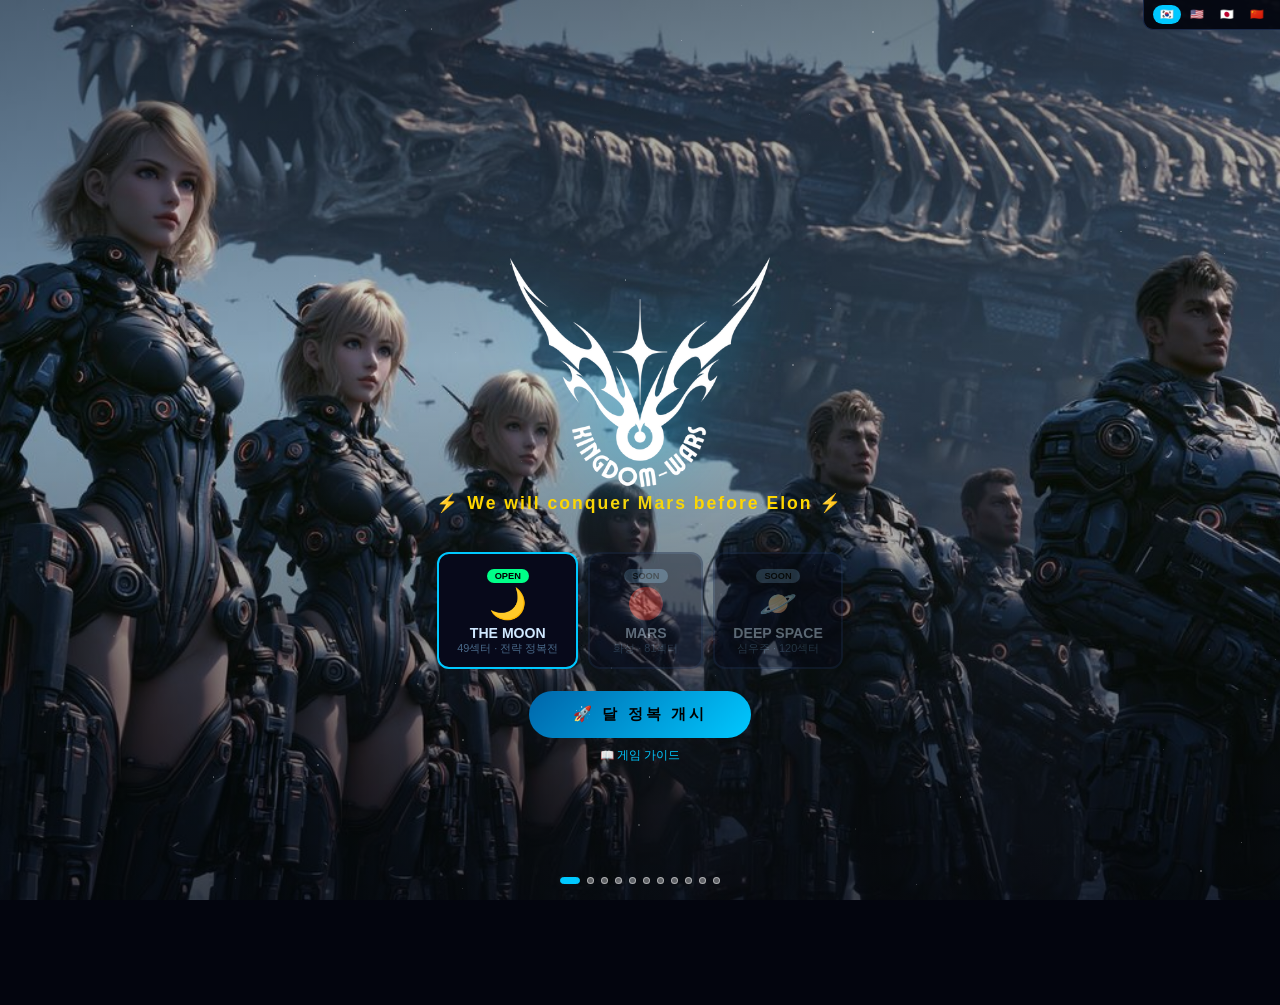
==== commit 099fbe9a: "v0.9.9b - goGame explicitly calls switchView(2) to show battle map" ====
--- a/index.html
+++ b/index.html
@@ -1464,6 +1464,7 @@
   log("info","💡 "+t("log_tip"));
   log("info","😤 "+t("log_tip2"));
   show("s-game");
+  switchView(2); // 전투맵 뷰 활성화 (필수!)
   updateHUD();
   startAI();
   startMoraleTimer();
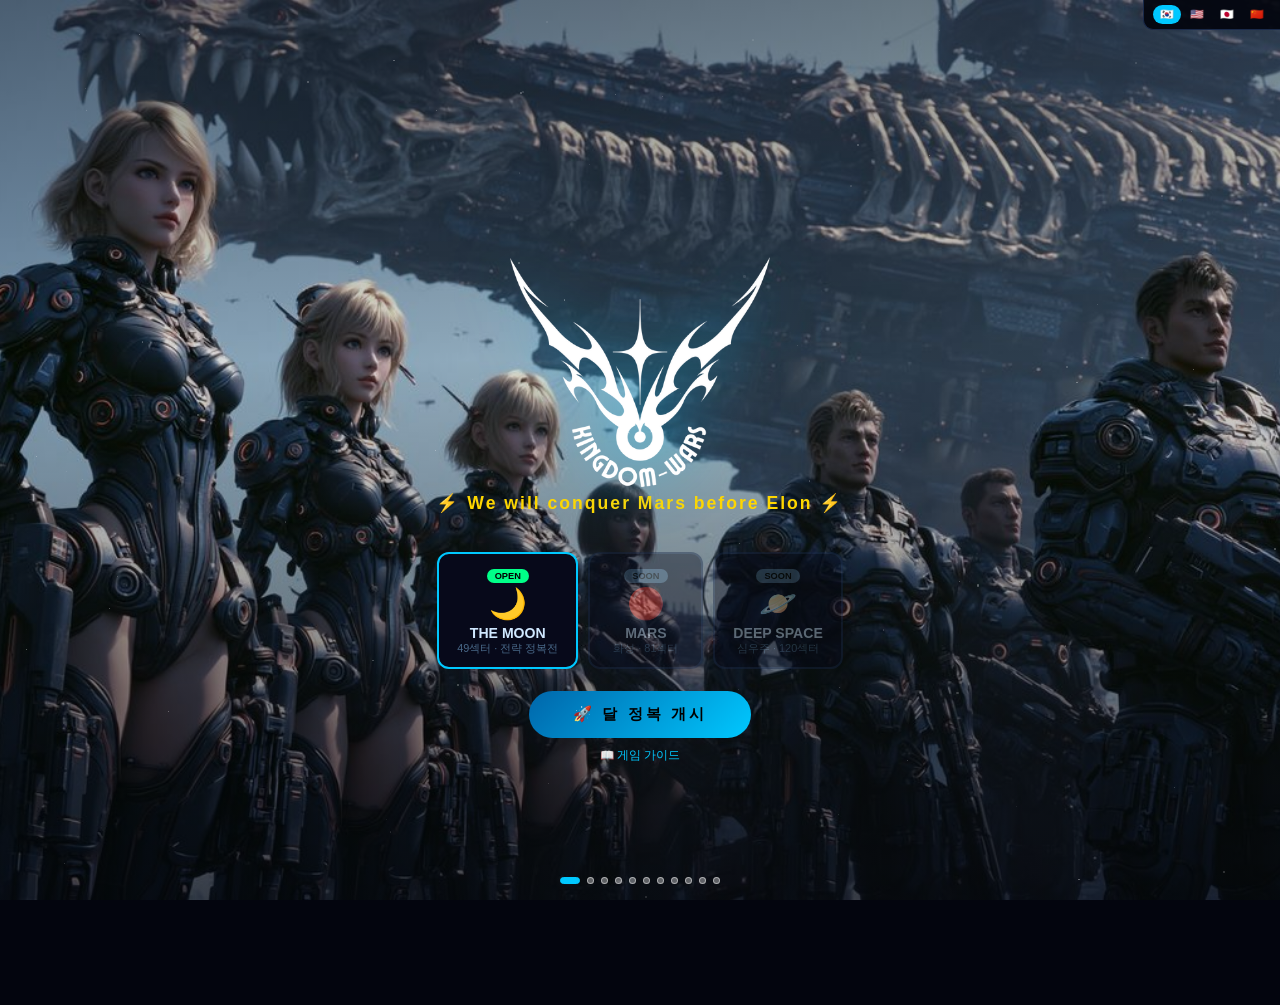
==== commit fe8130e3: "v1.0 - Combat overhaul: kill streaks, S/A/B/C grades, loot drops, crit shake+popup, battle stats das" ====
--- a/index.html
+++ b/index.html
@@ -626,6 +626,16 @@
 .btn-buy.urgent{animation:btnPulse 1.5s ease-in-out infinite;box-shadow:0 0 12px rgba(255,215,0,.6)}
 @keyframes btnPulse{0%,100%{transform:scale(1);box-shadow:0 0 8px rgba(255,215,0,.4)}50%{transform:scale(1.05);box-shadow:0 0 20px rgba(255,215,0,.8)}}
 
+
+/* 전투 강화 CSS */
+@keyframes shake1{0%,100%{transform:translateX(0)}25%{transform:translateX(-8px)}75%{transform:translateX(8px)}}
+@keyframes shake2{0%,100%{transform:translate(0,0)}20%{transform:translate(-12px,-6px)}40%{transform:translate(12px,6px)}60%{transform:translate(-10px,4px)}80%{transform:translate(10px,-4px)}}
+@keyframes critZoom{0%{transform:translate(-50%,-50%) scale(0.2);opacity:0}30%{transform:translate(-50%,-50%) scale(1.3);opacity:1}70%{transform:translate(-50%,-50%) scale(1);opacity:1}100%{transform:translate(-50%,-50%) scale(1.1);opacity:0}}
+#crit-pop{position:fixed;top:38%;left:50%;transform:translate(-50%,-50%);font-size:2.4rem;font-weight:900;z-index:100000;pointer-events:none;text-shadow:0 0 30px currentColor,0 2px 8px rgba(0,0,0,.8);letter-spacing:2px;white-space:nowrap}
+.loot-item{font-size:.72rem;padding:2px 0;color:var(--text)}
+.loot-item.rare{color:var(--gold);font-weight:700}
+.loot-new{background:var(--red);color:#fff;font-size:.55rem;padding:1px 5px;border-radius:8px;margin-left:4px;animation:btnPulse 1s infinite}
+
 </style>
 </head>
 <body>
@@ -782,6 +792,7 @@
       <span style="color:var(--muted);font-size:.64rem">턴</span>
       <span class="turn-num" id="turn-num">1</span>
       <button class="btn-et" onclick="endTurn()"><span id="i-end-turn">턴 종료 ▶</span></button>
+      <button class="btn-et" onclick="showBattleStats()" title="전투 통계" style="background:var(--panel);border:1px solid var(--accent)">📊</button>
     </div>
     <span style="font-size:.6rem;color:var(--muted);margin-left:6px"><span id="i-map-hint">섹터 점령 → 인접 영역 해금 🌑→⚔️</span></span>
   </div>
@@ -832,6 +843,10 @@
         </div>
       </div>
       <div class="ps" style="flex:1">
+        <div id="streak-badge" style="display:none;text-align:center;padding:8px;margin-bottom:8px;background:linear-gradient(135deg,rgba(255,136,0,.2),rgba(255,58,58,.2));border:1px solid var(--orange);border-radius:10px">
+          <div style="font-size:1.4rem;font-weight:900;color:var(--orange)" id="streak-num">🔥 0</div>
+          <div style="font-size:.6rem;color:var(--gold)" id="streak-mult">연승 보너스 +0%</div>
+        </div>
         <div class="plbl" style="color:var(--accent)">📋 미션</div>
         <div id="mission-container"></div>
         <div class="plbl"><span id="i-g-log">전황</span></div>
@@ -1483,7 +1498,7 @@
 
   // Place player start units
   G.sectors[42]={own:"me",flag:G.nation.f,name:G.nation.n,hp:100,ui:SHIPS[0].img,ue:SHIPS[0].emoji,ct:SHIPS[0].ctype,pow:SHIPS[0].pow};
-  SHIPS[0].count=5; // 시작 전투기 5대 (섹터42 배치용 1 소모 후 실제 4대)
+  SHIPS[0].count=5; G.winStreak=0; G.maxStreak=0; G.totalKills=0; // 시작 전투기 5대
   SHIPS[1].count=2; // 시작 구축함 2대
   G.he3=3500; G.reg=80; G.h2o=150; G.coins=1500;
 
@@ -1767,6 +1782,128 @@
   btn.disabled=tc>G.he3||tp===0;
   btn.textContent=tc>G.he3?t("fm_no_he3"):tp===0?t("fm_no_unit"):t("fm_launch");
 }
+
+// ═══════════════════════════════════════
+// 전투 강화 v1.0 — QTE, 킬스트릭, 루팅, 등급
+// ═══════════════════════════════════════
+
+// 킬 스트릭 배율
+function getStreakMult(){
+  const s=G.winStreak||0;
+  return 1 + Math.min(s*0.08, 0.6); // 연승당 +8%, 최대 +60%
+}
+
+// 전투 등급 계산 (내 HP 잔량 기준)
+function calcGrade(myHP){
+  if(myHP>=90) return {g:"S",color:"#ffd700",mult:2.0,text:"압도적 승리!"};
+  if(myHP>=70) return {g:"A",color:"#00c8ff",mult:1.5,text:"완벽한 승리"};
+  if(myHP>=45) return {g:"B",color:"#00ff88",mult:1.2,text:"승리"};
+  return {g:"C",color:"#aaa",mult:1.0,text:"신승"};
+}
+
+// 전리품 루팅 테이블
+function rollLoot(grade){
+  const loot=[];
+  const gradeBonus={"S":3,"A":2,"B":1,"C":0}[grade]||0;
+  // 기본 자원
+  const he=~~(Math.random()*300+200)*(1+gradeBonus*0.3);
+  loot.push({icon:"⚡",name:"He-3",amt:~~he,type:"he3"});
+  if(Math.random()<0.4+gradeBonus*0.15){
+    const co=~~(Math.random()*200+100);
+    loot.push({icon:"🪙",name:"코인",amt:co,type:"coins"});
+  }
+  if(Math.random()<0.15+gradeBonus*0.1){
+    const rg=~~(Math.random()*20+10);
+    loot.push({icon:"💎",name:"레골리스",amt:rg,type:"reg"});
+  }
+  // 희귀: 유닛 드랍
+  if(Math.random()<0.08+gradeBonus*0.08){
+    const unit=SHIPS[~~(Math.random()*3)];
+    loot.push({icon:unit.emoji,name:unit.name,amt:1,type:"unit",unitId:unit.id});
+  }
+  // 초희귀: S등급만 에이스
+  if(grade==="S" && Math.random()<0.15){
+    loot.push({icon:"⭐",name:ACES[0].name,amt:1,type:"unit",unitId:ACES[0].id});
+  }
+  return loot;
+}
+
+// 전리품 지급 + 표시
+function grantLoot(loot){
+  let html="";
+  loot.forEach(l=>{
+    if(l.type==="unit"){
+      const u=ALL.find(x=>x.id===l.unitId);
+      if(u){u.count+=l.amt;}
+      html+='<div class="loot-item rare">'+l.icon+' <b>'+l.name+'</b> ×'+l.amt+' <span class="loot-new">NEW!</span></div>';
+    }else{
+      G[l.type]=(G[l.type]||0)+l.amt;
+      html+='<div class="loot-item">'+l.icon+' '+l.name+' +'+l.amt+'</div>';
+    }
+  });
+  renderUnits();updateResUI();
+  return html;
+}
+
+// 화면 흔들림
+function shakeScreen(intensity){
+  const el=document.getElementById("bmodal");
+  if(!el)return;
+  el.style.animation="none";
+  void el.offsetHeight;
+  el.style.animation="shake"+(intensity||1)+" 0.4s";
+}
+
+// 크리티컬 팝업
+function critPopup(text,color){
+  let p=document.getElementById("crit-pop");
+  if(!p){
+    p=document.createElement("div");
+    p.id="crit-pop";
+    document.body.appendChild(p);
+  }
+  p.textContent=text;
+  p.style.color=color||"#ffd700";
+  p.style.animation="none";
+  void p.offsetHeight;
+  p.style.animation="critZoom 0.9s ease-out";
+}
+
+
+// 킬스트릭 HUD 업데이트
+function updateStreakHUD(){
+  const b=document.getElementById("streak-badge");
+  if(!b)return;
+  const s=G.winStreak||0;
+  if(s>=2){
+    b.style.display="block";
+    document.getElementById("streak-num").textContent="🔥 "+s+"연승";
+    document.getElementById("streak-mult").textContent="전투력 +"+Math.round((getStreakMult()-1)*100)+"%";
+  }else{
+    b.style.display="none";
+  }
+}
+
+// 전투 통계 대시보드
+function showBattleStats(){
+  const wins=G.wins||0, kills=G.totalKills||0, maxS=G.maxStreak||0;
+  const total=G.totalBattles||wins;
+  const rate=total>0?Math.round(wins/total*100):0;
+  let ov=document.getElementById("stats-overlay");
+  if(!ov){ov=document.createElement("div");ov.id="stats-overlay";ov.style.cssText="position:fixed;inset:0;z-index:99999;background:rgba(3,5,14,.9);display:flex;align-items:center;justify-content:center;padding:20px";document.body.appendChild(ov);}
+  ov.innerHTML='<div style="background:var(--panel);border:2px solid var(--accent);border-radius:18px;padding:28px;max-width:360px;width:100%;text-align:center;box-shadow:0 0 50px rgba(0,200,255,.3)">'+
+    '<div style="font-size:1.4rem;font-weight:900;color:var(--accent);margin-bottom:18px">📊 전투 통계</div>'+
+    '<div style="display:grid;grid-template-columns:1fr 1fr;gap:12px">'+
+    '<div style="background:rgba(0,0,0,.3);border-radius:10px;padding:12px"><div style="font-size:1.8rem;font-weight:900;color:var(--gold)">'+wins+'</div><div style="font-size:.7rem;color:var(--muted)">🏆 승리</div></div>'+
+    '<div style="background:rgba(0,0,0,.3);border-radius:10px;padding:12px"><div style="font-size:1.8rem;font-weight:900;color:var(--red)">'+kills+'</div><div style="font-size:.7rem;color:var(--muted)">⚔️ 총 킬</div></div>'+
+    '<div style="background:rgba(0,0,0,.3);border-radius:10px;padding:12px"><div style="font-size:1.8rem;font-weight:900;color:var(--orange)">'+maxS+'</div><div style="font-size:.7rem;color:var(--muted)">🔥 최고 연승</div></div>'+
+    '<div style="background:rgba(0,0,0,.3);border-radius:10px;padding:12px"><div style="font-size:1.8rem;font-weight:900;color:var(--green)">Lv.'+(G.level||1)+'</div><div style="font-size:.7rem;color:var(--muted)">⭐ 레벨</div></div>'+
+    '</div>'+
+    '<button onclick="document.getElementById(\'stats-overlay\').style.display=\'none\'" style="margin-top:18px;padding:10px 30px;background:var(--accent);color:#000;border:none;border-radius:50px;font-weight:700;cursor:pointer">닫기</button>'+
+    '</div>';
+  ov.style.display="flex";
+}
+
 function launchFM(){
   const s=G.sectors[G.fmSec];if(!s||s.own==="enemy"===false)return;
   let tp=0,tc=0,repUnit=null;
@@ -1783,6 +1920,11 @@
   if(G.fmMode==="smart")tp=~~(tp*1.2);
   if(G.fmMode==="surround")tp=~~(tp*(1+adj.length*.15));
   const mor=G.morale>=70?1:G.morale>=50?.8:.6;tp=~~(tp*mor);
+  // 킬 스트릭 배율
+  const streakMult=getStreakMult();tp=~~(tp*streakMult);
+  const critRoll=Math.random();
+  const isCrit=critRoll<0.15; // 15% 크리티컬
+  if(isCrit)tp=~~(tp*1.6);
   const attPow=tp+~~(Math.random()*60);
   const defMult=SEC_TYPES[G.fmSec]==="crater"?1.5:1;
   const defPow=~~(s.pow*defMult)+~~(Math.random()*60);
@@ -1801,6 +1943,8 @@
   $("b-al").textContent=G.nation.n;$("b-dl").textContent=s.name;
   $("bmodal").classList.add("show");
   let ah=100,dh=100,step=0;
+  if(isCrit){setTimeout(()=>{critPopup("💥 크리티컬!","#ff3a3a");shakeScreen(2);sfx("win");},300);}
+  if(G.winStreak>=3){setTimeout(()=>{critPopup("🔥 "+G.winStreak+"연승!","#ff8800");},600);}
   const iv=setInterval(()=>{
     step++;sfx("btick");
     if(won){dh=Math.max(0,dh-~~(Math.random()*22+8));ah=Math.max(25,ah-~~(Math.random()*7));}
@@ -1813,13 +1957,30 @@
 function showBR(won,i,s,u,cost){
   sfx(won?"win":"lose");const r=document.getElementById("bresult");const sn=SNAMES[i];
   if(won){
-    const pl=~~(SEC_RES[SEC_TYPES[i]||"neutral"].prod.he3*.35)||55;G.he3+=pl;
-    r.className="result win";r.innerHTML=t("res_win",{flag:G.nation.f,sec:sn,he:pl}).replace("\n","<br>");
+    // 킬 스트릭 증가
+    G.winStreak=(G.winStreak||0)+1;
+    G.maxStreak=Math.max(G.maxStreak||0,G.winStreak);
+    G.totalKills=(G.totalKills||0)+1;
+    // 전투 등급 (내 HP 잔량 = 100 - 받은 데미지, 랜덤 시뮬)
+    const myHP=Math.max(25,100-~~(Math.random()*50));
+    const grade=calcGrade(myHP);
+    // 루팅
+    const loot=rollLoot(grade.g);
+    const lootHTML=grantLoot(loot);
+    const pl=~~((SEC_RES[SEC_TYPES[i]||"neutral"].prod.he3*.35)||55 * grade.mult);G.he3+=pl;
+    // 등급 팝업
+    setTimeout(()=>{critPopup(grade.g+" 등급! "+grade.text,grade.color);},200);
+    r.className="result win";
+    r.innerHTML='<div style="font-size:2.5rem;font-weight:900;color:'+grade.color+';text-shadow:0 0 20px '+grade.color+'">'+grade.g+'</div>'+
+      '<div style="color:'+grade.color+';font-weight:700;margin-bottom:6px">'+grade.text+'</div>'+
+      '<div style="font-size:.8rem;margin-bottom:8px">'+G.nation.f+' '+sn+' 점령!</div>'+
+      (G.winStreak>=2?'<div style="color:#ff8800;font-weight:700;margin-bottom:6px">🔥 '+G.winStreak+'연승 (전투력 +'+Math.round((getStreakMult()-1)*100)+'%)</div>':'')+
+      '<div style="background:rgba(0,0,0,.3);border-radius:10px;padding:8px;margin-top:8px"><div style="font-size:.7rem;color:var(--gold);margin-bottom:4px">🎁 전리품</div>'+lootHTML+'</div>';
     G.sectors[i]={own:"me",flag:G.nation.f,name:G.nation.n,hp:85,ui:u.img,ue:u.emoji,ct:u.ctype,pow:u.pow};
     delete G.scouted[i];G.wins++;
     G.unitWins[u.id]=(G.unitWins[u.id]||0)+1;const wins=G.unitWins[u.id];
     addUnitXP(u.id, 1);
-    addXP(100);
+    addXP(~~(100*grade.mult));
     G._lastWin=true; G._combo=(G._combo||0)+1;
     checkAchievements();
     const nick=getNick(wins);
@@ -1834,11 +1995,11 @@
   }else{
     r.className="result lose";r.innerHTML=t("res_lose",{flag:s.flag,name:s.name}).replace("\n","<br>");
     // Morale hit on loss
-    G.morale=Math.max(0,G.morale-12);G._lastWin=false;G._combo=0;updateMoraleUI();
+    G.morale=Math.max(0,G.morale-12);G._lastWin=false;G._combo=0;G.winStreak=0;updateMoraleUI();
     log("lose",`[패배] ${s.flag} ${s.name}`);
   }
   r.style.display="block";document.getElementById("bclose").style.display="inline-block";
-  buildGrid();updateResUI();
+  buildGrid();updateResUI();updateStreakHUD();
 }
 function closeBattle(){document.getElementById("bmodal").classList.remove("show");if(G.currentView===0)updateShipView()}
 
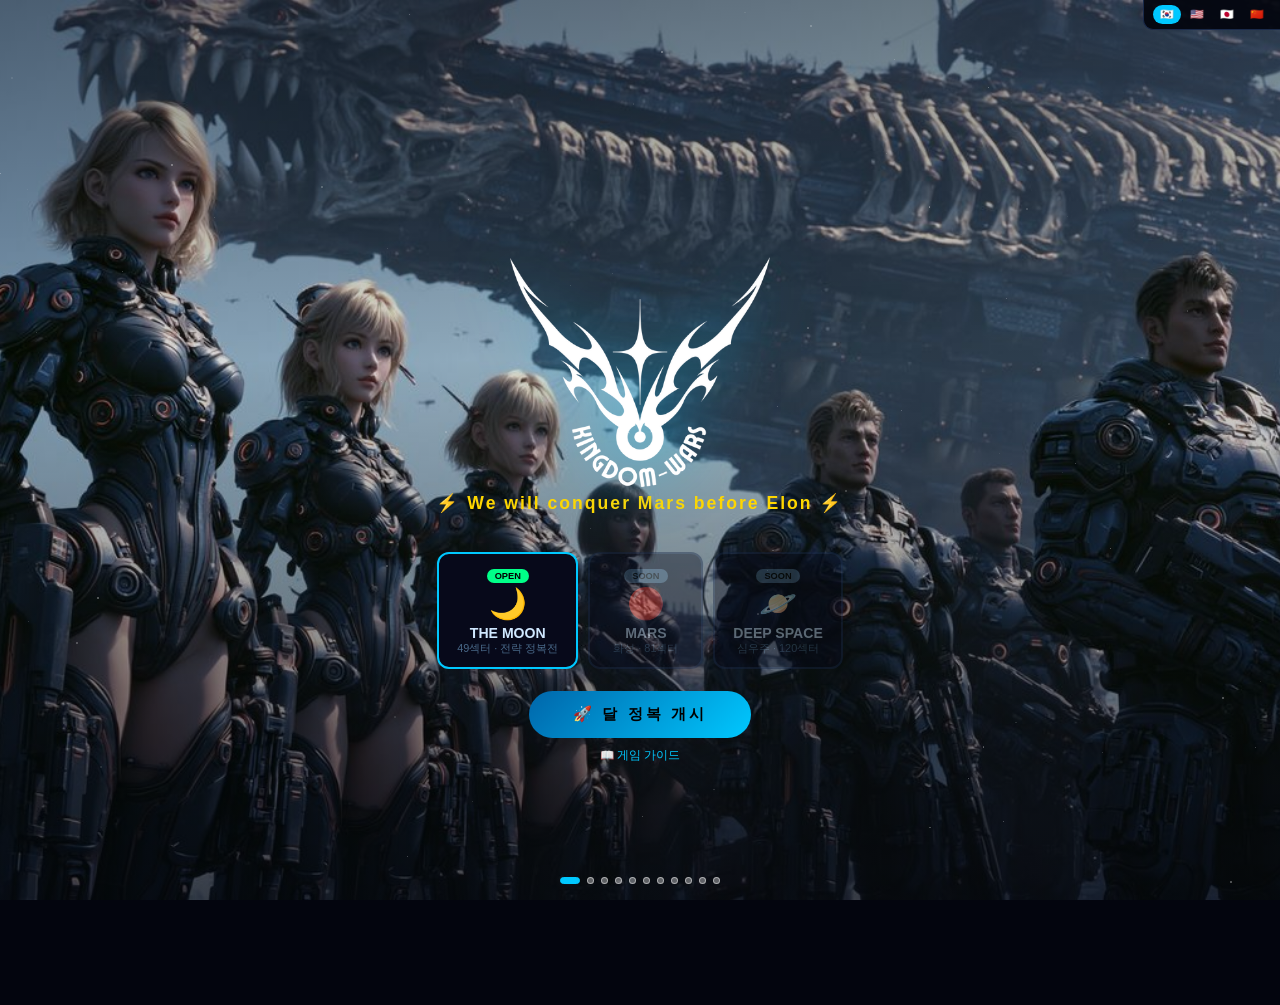
==== commit a8568989: "v1.1 - i18n: translate all combat features (grades, loot, streaks, stats) to KO/EN/JA/ZH" ====
--- a/index.html
+++ b/index.html
@@ -1219,6 +1219,8 @@
     ai_fall:"⚠️ {sec} 함락! {flag} {name}에게 빼앗겼습니다",
     unit_owned:"보유",unit_wins:"승리",unit_nick:"별명",unit_strong:"강함",unit_weak:"약함",
     timer_fmt:"다음 보너스: {m}:{s}",
+  
+    grade_s:"압도적 승리!",grade_a:"완벽한 승리",grade_b:"승리",grade_c:"신승",loot_coin:"코인",loot_reg:"레골리스",loot_title:"🎁 전리품",crit:"💥 크리티컬!",streak_lbl:"연승",streak_bonus:"전투력",streak_win:"연승",stats_title:"📊 전투 통계",stat_wins:"🏆 승리",stat_kills:"⚔️ 총 킬",stat_streak:"🔥 최고 연승",stat_lv:"⭐ 레벨",close:"닫기",new_tag:"NEW!",sector_take:"점령",
   },
   en:{
     moon_sub:"49 Sectors · Strategic Conquest",mars_sub:"Mars · 81 Sectors",space_sub:"Deep Space · 120 Sectors",
@@ -1275,6 +1277,8 @@
     ai_fall:"⚠️ {sec} lost! Taken by {flag} {name}",
     unit_owned:"Owned",unit_wins:"Wins",unit_nick:"Nickname",unit_strong:"Strong vs",unit_weak:"Weak vs",
     timer_fmt:"Next bonus: {m}:{s}",
+  
+    grade_s:"Flawless Victory!",grade_a:"Perfect Win",grade_b:"Victory",grade_c:"Narrow Win",loot_coin:"Coins",loot_reg:"Regolith",loot_title:"🎁 Loot",crit:"💥 CRITICAL!",streak_lbl:"Streak",streak_bonus:"Power",streak_win:"Win Streak",stats_title:"📊 Battle Stats",stat_wins:"🏆 Wins",stat_kills:"⚔️ Total Kills",stat_streak:"🔥 Best Streak",stat_lv:"⭐ Level",close:"Close",new_tag:"NEW!",sector_take:"Captured",
   },
   ja:{
     moon_sub:"49セクター · 戦略征服戦",mars_sub:"火星 · 81セクター",space_sub:"深宇宙 · 120セクター",
@@ -1331,6 +1335,8 @@
     ai_fall:"⚠️ {sec}陥落！{flag}{name}に奪われました",
     unit_owned:"保有",unit_wins:"勝利",unit_nick:"ニックネーム",unit_strong:"得意",unit_weak:"苦手",
     timer_fmt:"次のボーナス: {m}:{s}",
+  
+    grade_s:"圧倒的勝利！",grade_a:"完璧な勝利",grade_b:"勝利",grade_c:"辛勝",loot_coin:"コイン",loot_reg:"レゴリス",loot_title:"🎁 戦利品",crit:"💥 クリティカル！",streak_lbl:"連勝",streak_bonus:"戦闘力",streak_win:"連勝",stats_title:"📊 戦闘統計",stat_wins:"🏆 勝利",stat_kills:"⚔️ 総キル",stat_streak:"🔥 最高連勝",stat_lv:"⭐ レベル",close:"閉じる",new_tag:"NEW!",sector_take:"占領",
   },
   zh:{
     moon_sub:"49扇区 · 战略征服战",mars_sub:"火星 · 81扇区",space_sub:"深空 · 120扇区",
@@ -1387,6 +1393,8 @@
     ai_fall:"⚠️ {sec}陷落！被{flag}{name}夺取",
     unit_owned:"拥有",unit_wins:"胜利",unit_nick:"称号",unit_strong:"克制",unit_weak:"被克",
     timer_fmt:"下次奖励: {m}:{s}",
+  
+    grade_s:"压倒性胜利！",grade_a:"完美胜利",grade_b:"胜利",grade_c:"险胜",loot_coin:"金币",loot_reg:"风化层",loot_title:"🎁 战利品",crit:"💥 暴击！",streak_lbl:"连胜",streak_bonus:"战斗力",streak_win:"连胜",stats_title:"📊 战斗统计",stat_wins:"🏆 胜利",stat_kills:"⚔️ 总击杀",stat_streak:"🔥 最高连胜",stat_lv:"⭐ 等级",close:"关闭",new_tag:"NEW!",sector_take:"占领",
   }
 };
 let _L="ko";
@@ -1795,10 +1803,10 @@
 
 // 전투 등급 계산 (내 HP 잔량 기준)
 function calcGrade(myHP){
-  if(myHP>=90) return {g:"S",color:"#ffd700",mult:2.0,text:"압도적 승리!"};
-  if(myHP>=70) return {g:"A",color:"#00c8ff",mult:1.5,text:"완벽한 승리"};
-  if(myHP>=45) return {g:"B",color:"#00ff88",mult:1.2,text:"승리"};
-  return {g:"C",color:"#aaa",mult:1.0,text:"신승"};
+  if(myHP>=90) return {g:"S",color:"#ffd700",mult:2.0,text:t("grade_s")};
+  if(myHP>=70) return {g:"A",color:"#00c8ff",mult:1.5,text:t("grade_a")};
+  if(myHP>=45) return {g:"B",color:"#00ff88",mult:1.2,text:t("grade_b")};
+  return {g:"C",color:"#aaa",mult:1.0,text:t("grade_c")};
 }
 
 // 전리품 루팅 테이블
@@ -1810,11 +1818,11 @@
   loot.push({icon:"⚡",name:"He-3",amt:~~he,type:"he3"});
   if(Math.random()<0.4+gradeBonus*0.15){
     const co=~~(Math.random()*200+100);
-    loot.push({icon:"🪙",name:"코인",amt:co,type:"coins"});
+    loot.push({icon:"🪙",name:t("loot_coin"),amt:co,type:"coins"});
   }
   if(Math.random()<0.15+gradeBonus*0.1){
     const rg=~~(Math.random()*20+10);
-    loot.push({icon:"💎",name:"레골리스",amt:rg,type:"reg"});
+    loot.push({icon:"💎",name:t("loot_reg"),amt:rg,type:"reg"});
   }
   // 희귀: 유닛 드랍
   if(Math.random()<0.08+gradeBonus*0.08){
@@ -1835,7 +1843,7 @@
     if(l.type==="unit"){
       const u=ALL.find(x=>x.id===l.unitId);
       if(u){u.count+=l.amt;}
-      html+='<div class="loot-item rare">'+l.icon+' <b>'+l.name+'</b> ×'+l.amt+' <span class="loot-new">NEW!</span></div>';
+      html+='<div class="loot-item rare">'+l.icon+' <b>'+l.name+'</b> ×'+l.amt+' <span class="loot-new">'+t("new_tag")+'</span></div>';
     }else{
       G[l.type]=(G[l.type]||0)+l.amt;
       html+='<div class="loot-item">'+l.icon+' '+l.name+' +'+l.amt+'</div>';
@@ -1877,8 +1885,8 @@
   const s=G.winStreak||0;
   if(s>=2){
     b.style.display="block";
-    document.getElementById("streak-num").textContent="🔥 "+s+"연승";
-    document.getElementById("streak-mult").textContent="전투력 +"+Math.round((getStreakMult()-1)*100)+"%";
+    document.getElementById("streak-num").textContent="🔥 "+s+t("streak_lbl");
+    document.getElementById("streak-mult").textContent=t("streak_bonus")+" +"+Math.round((getStreakMult()-1)*100)+"%";
   }else{
     b.style.display="none";
   }
@@ -1887,23 +1895,20 @@
 // 전투 통계 대시보드
 function showBattleStats(){
   const wins=G.wins||0, kills=G.totalKills||0, maxS=G.maxStreak||0;
-  const total=G.totalBattles||wins;
-  const rate=total>0?Math.round(wins/total*100):0;
   let ov=document.getElementById("stats-overlay");
   if(!ov){ov=document.createElement("div");ov.id="stats-overlay";ov.style.cssText="position:fixed;inset:0;z-index:99999;background:rgba(3,5,14,.9);display:flex;align-items:center;justify-content:center;padding:20px";document.body.appendChild(ov);}
   ov.innerHTML='<div style="background:var(--panel);border:2px solid var(--accent);border-radius:18px;padding:28px;max-width:360px;width:100%;text-align:center;box-shadow:0 0 50px rgba(0,200,255,.3)">'+
-    '<div style="font-size:1.4rem;font-weight:900;color:var(--accent);margin-bottom:18px">📊 전투 통계</div>'+
+    '<div style="font-size:1.4rem;font-weight:900;color:var(--accent);margin-bottom:18px">'+t("stats_title")+'</div>'+
     '<div style="display:grid;grid-template-columns:1fr 1fr;gap:12px">'+
-    '<div style="background:rgba(0,0,0,.3);border-radius:10px;padding:12px"><div style="font-size:1.8rem;font-weight:900;color:var(--gold)">'+wins+'</div><div style="font-size:.7rem;color:var(--muted)">🏆 승리</div></div>'+
-    '<div style="background:rgba(0,0,0,.3);border-radius:10px;padding:12px"><div style="font-size:1.8rem;font-weight:900;color:var(--red)">'+kills+'</div><div style="font-size:.7rem;color:var(--muted)">⚔️ 총 킬</div></div>'+
-    '<div style="background:rgba(0,0,0,.3);border-radius:10px;padding:12px"><div style="font-size:1.8rem;font-weight:900;color:var(--orange)">'+maxS+'</div><div style="font-size:.7rem;color:var(--muted)">🔥 최고 연승</div></div>'+
-    '<div style="background:rgba(0,0,0,.3);border-radius:10px;padding:12px"><div style="font-size:1.8rem;font-weight:900;color:var(--green)">Lv.'+(G.level||1)+'</div><div style="font-size:.7rem;color:var(--muted)">⭐ 레벨</div></div>'+
+    '<div style="background:rgba(0,0,0,.3);border-radius:10px;padding:12px"><div style="font-size:1.8rem;font-weight:900;color:var(--gold)">'+wins+'</div><div style="font-size:.7rem;color:var(--muted)">'+t("stat_wins")+'</div></div>'+
+    '<div style="background:rgba(0,0,0,.3);border-radius:10px;padding:12px"><div style="font-size:1.8rem;font-weight:900;color:var(--red)">'+kills+'</div><div style="font-size:.7rem;color:var(--muted)">'+t("stat_kills")+'</div></div>'+
+    '<div style="background:rgba(0,0,0,.3);border-radius:10px;padding:12px"><div style="font-size:1.8rem;font-weight:900;color:var(--orange)">'+maxS+'</div><div style="font-size:.7rem;color:var(--muted)">'+t("stat_streak")+'</div></div>'+
+    '<div style="background:rgba(0,0,0,.3);border-radius:10px;padding:12px"><div style="font-size:1.8rem;font-weight:900;color:var(--green)">Lv.'+(G.level||1)+'</div><div style="font-size:.7rem;color:var(--muted)">'+t("stat_lv")+'</div></div>'+
     '</div>'+
-    '<button onclick="document.getElementById(\'stats-overlay\').style.display=\'none\'" style="margin-top:18px;padding:10px 30px;background:var(--accent);color:#000;border:none;border-radius:50px;font-weight:700;cursor:pointer">닫기</button>'+
+    '<button onclick="document.getElementById(\'stats-overlay\').style.display=\'none\'" style="margin-top:18px;padding:10px 30px;background:var(--accent);color:#000;border:none;border-radius:50px;font-weight:700;cursor:pointer">'+t("close")+'</button>'+
     '</div>';
   ov.style.display="flex";
 }
-
 function launchFM(){
   const s=G.sectors[G.fmSec];if(!s||s.own==="enemy"===false)return;
   let tp=0,tc=0,repUnit=null;
@@ -1943,8 +1948,8 @@
   $("b-al").textContent=G.nation.n;$("b-dl").textContent=s.name;
   $("bmodal").classList.add("show");
   let ah=100,dh=100,step=0;
-  if(isCrit){setTimeout(()=>{critPopup("💥 크리티컬!","#ff3a3a");shakeScreen(2);sfx("win");},300);}
-  if(G.winStreak>=3){setTimeout(()=>{critPopup("🔥 "+G.winStreak+"연승!","#ff8800");},600);}
+  if(isCrit){setTimeout(()=>{critPopup(t("crit"),"#ff3a3a");shakeScreen(2);sfx("win");},300);}
+  if(G.winStreak>=3){setTimeout(()=>{critPopup("🔥 "+G.winStreak+t("streak_win")+"!","#ff8800");},600);}
   const iv=setInterval(()=>{
     step++;sfx("btick");
     if(won){dh=Math.max(0,dh-~~(Math.random()*22+8));ah=Math.max(25,ah-~~(Math.random()*7));}
@@ -1969,7 +1974,7 @@
     const lootHTML=grantLoot(loot);
     const pl=~~((SEC_RES[SEC_TYPES[i]||"neutral"].prod.he3*.35)||55 * grade.mult);G.he3+=pl;
     // 등급 팝업
-    setTimeout(()=>{critPopup(grade.g+" 등급! "+grade.text,grade.color);},200);
+    setTimeout(()=>{critPopup(grade.g+" · "+grade.text,grade.color);},200);
     r.className="result win";
     r.innerHTML='<div style="font-size:2.5rem;font-weight:900;color:'+grade.color+';text-shadow:0 0 20px '+grade.color+'">'+grade.g+'</div>'+
       '<div style="color:'+grade.color+';font-weight:700;margin-bottom:6px">'+grade.text+'</div>'+
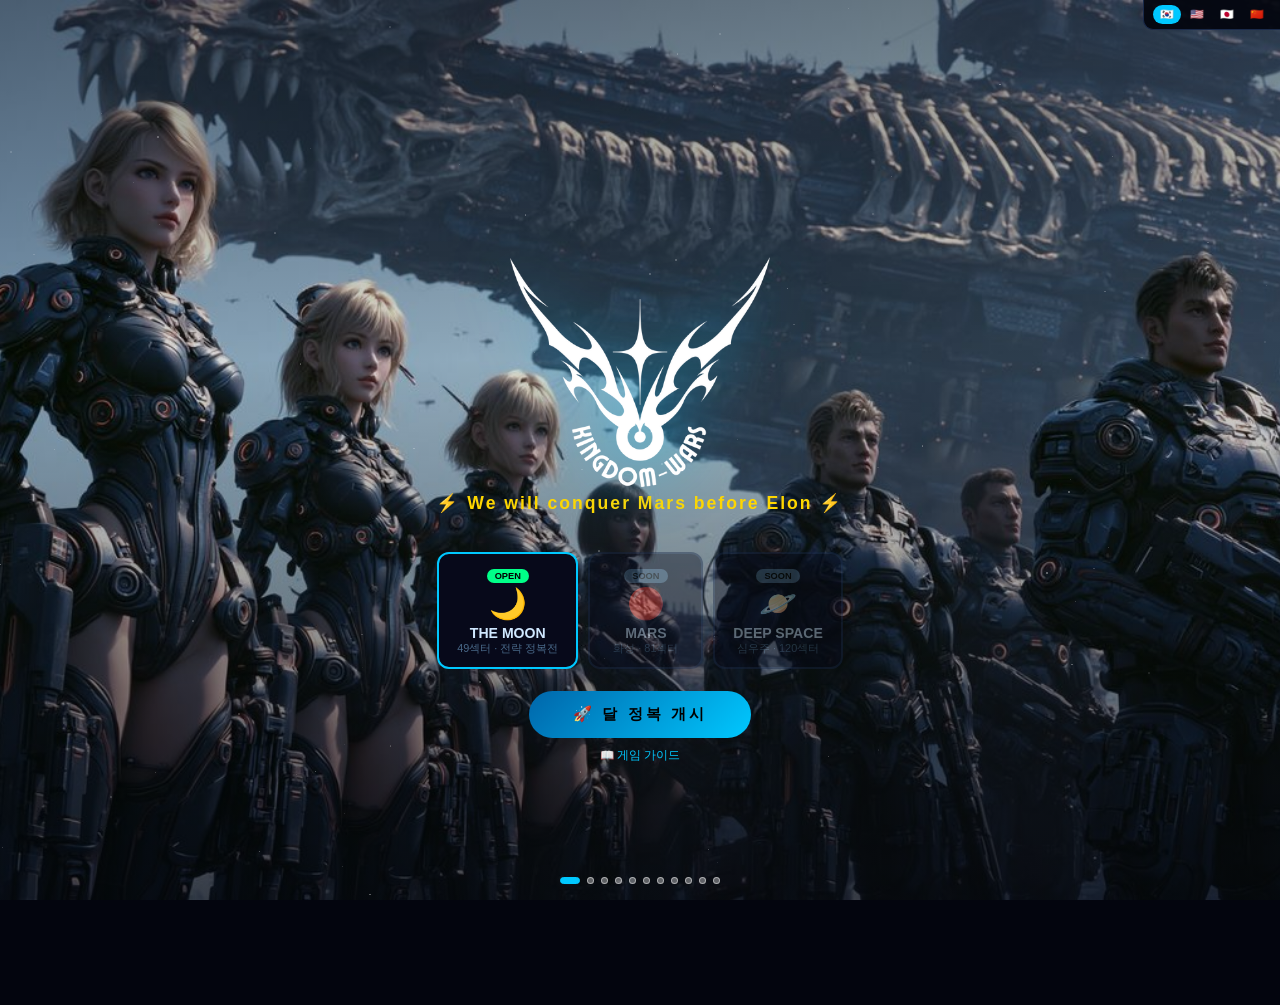
==== commit 1d648f39: "v1.2 - Live news ticker: Google News RSS per language via allorigins proxy" ====
--- a/index.html
+++ b/index.html
@@ -1447,6 +1447,65 @@
   if(typeof updateMoraleUI==="function")updateMoraleUI();
   if(typeof updateConquestProgress==="function")updateConquestProgress();
   if(G&&G.nation){if(typeof renderUnits==="function")renderUnits();if(typeof showSelBig==="function")showSelBig();}
+  if(typeof loadNews==="function")loadNews(l);
+}
+
+
+// ═══════════════════════════════════════
+// 실시간 뉴스 티커 (Google News RSS, 언어별)
+// ═══════════════════════════════════════
+const NEWS_FEEDS = {
+  ko: "https://news.google.com/rss?hl=ko&gl=KR&ceid=KR:ko",
+  en: "https://news.google.com/rss?hl=en-US&gl=US&ceid=US:en",
+  ja: "https://news.google.com/rss?hl=ja&gl=JP&ceid=JP:ja",
+  zh: "https://news.google.com/rss?hl=zh-CN&gl=CN&ceid=CN:zh-Hans",
+};
+
+// 폴백 뉴스 (API 실패시 우주 테마 유지)
+const FALLBACK_NEWS = {
+  ko: ["🚀 SpaceX 화성 유인 탐사 2027년 목표","🌙 NASA 아르테미스 달 착륙 예정","⚡ 달 He-3 매장량 100만 톤","🔬 달 토양 산소 추출 성공","🏗️ 달 게이트웨이 2027년 착공"],
+  en: ["🚀 SpaceX Mars mission targets 2027","🌙 NASA Artemis Moon landing scheduled","⚡ Lunar He-3 reserves hit 1M tons","🔬 Oxygen extracted from Moon soil","🏗️ Lunar Gateway construction 2027"],
+  ja: ["🚀 SpaceX火星有人探査2027年目標","🌙 NASAアルテミス月面着陸予定","⚡ 月のHe-3埋蔵量100万トン","🔬 月の土壌から酸素抽出成功","🏗️ 月ゲートウェイ2027年着工"],
+  zh: ["🚀 SpaceX火星载人探测2027目标","🌙 NASA阿尔忒弥斯登月计划","⚡ 月球氦-3储量达100万吨","🔬 月壤成功提取氧气","🏗️ 月球门户2027年动工"],
+};
+
+let _newsCache = {};
+
+async function loadNews(lang){
+  // 캐시 있으면 재사용 (10분)
+  if(_newsCache[lang] && Date.now()-_newsCache[lang].t < 600000){
+    renderNews(_newsCache[lang].items);
+    return;
+  }
+  // 먼저 폴백으로 즉시 표시
+  renderNews(FALLBACK_NEWS[lang]||FALLBACK_NEWS.en);
+  try{
+    const feed=NEWS_FEEDS[lang]||NEWS_FEEDS.en;
+    const proxy="https://api.allorigins.win/get?url="+encodeURIComponent(feed);
+    const res=await fetch(proxy,{signal:AbortSignal.timeout(8000)});
+    const data=await res.json();
+    const xml=data.contents;
+    const doc=new DOMParser().parseFromString(xml,"text/xml");
+    const items=[...doc.querySelectorAll("item")].slice(0,15).map(it=>{
+      let title=it.querySelector("title")?.textContent||"";
+      // "제목 - 언론사" 에서 언론사 제거
+      title=title.replace(/\s-\s[^-]+$/,"");
+      return "📰 "+title;
+    }).filter(t=>t.length>8);
+    if(items.length>=5){
+      _newsCache[lang]={items,t:Date.now()};
+      renderNews(items);
+    }
+  }catch(e){
+    // 폴백 유지
+    console.log("News load failed, using fallback");
+  }
+}
+
+function renderNews(items){
+  const el=document.getElementById("news-scroll");
+  if(!el)return;
+  el.innerHTML=items.flatMap(n=>[n,n]).map(n=>'<span style="white-space:nowrap">'+n+'</span>').join("");
 }
 
 function show(id){document.querySelectorAll(".screen").forEach(s=>s.classList.remove("active"));const _e=document.getElementById(id);if(_e)_e.classList.add("active");if(typeof updateSlideshowForScreen==="function")updateSlideshowForScreen(id);}
@@ -1476,11 +1535,7 @@
   initMap();
   G.selUnit=SHIPS[0]; // 전투기 자동 선택 — 바로 배치/공격 가능
   setTimeout(function(){renderMissions();updateXPBar();},100);
-  document.getElementById("news-scroll").innerHTML=[
-    "🚀 SpaceX Starship 화성 유인 탐사 2027년 목표","🌙 NASA 아르테미스 달 착륙 예정",
-    "⚡ 달 He-3 매장량 100만 톤","🔬 달 토양 산소 추출 성공","🏗️ 달 게이트웨이 2027년 착공",
-    "⚔️ UN 우주 군사화 금지 논의","💫 민간 달 궤도 비행 2028년","🌌 제임스 웹 우주 관측 신기록",
-  ].flatMap(n=>[n,n]).map(n=>`<span style="white-space:nowrap">${n}</span>`).join("");
+  loadNews(_L||"ko"); // 실시간 뉴스 로드 (언어별)
   buildGrid();updateResUI();updateHUD();
   G.selUnit=SHIPS[0];renderUnits();showSelBig();
   log("sys","["+t("log_enter")+"] "+G.nation.f+" "+G.commander.name);
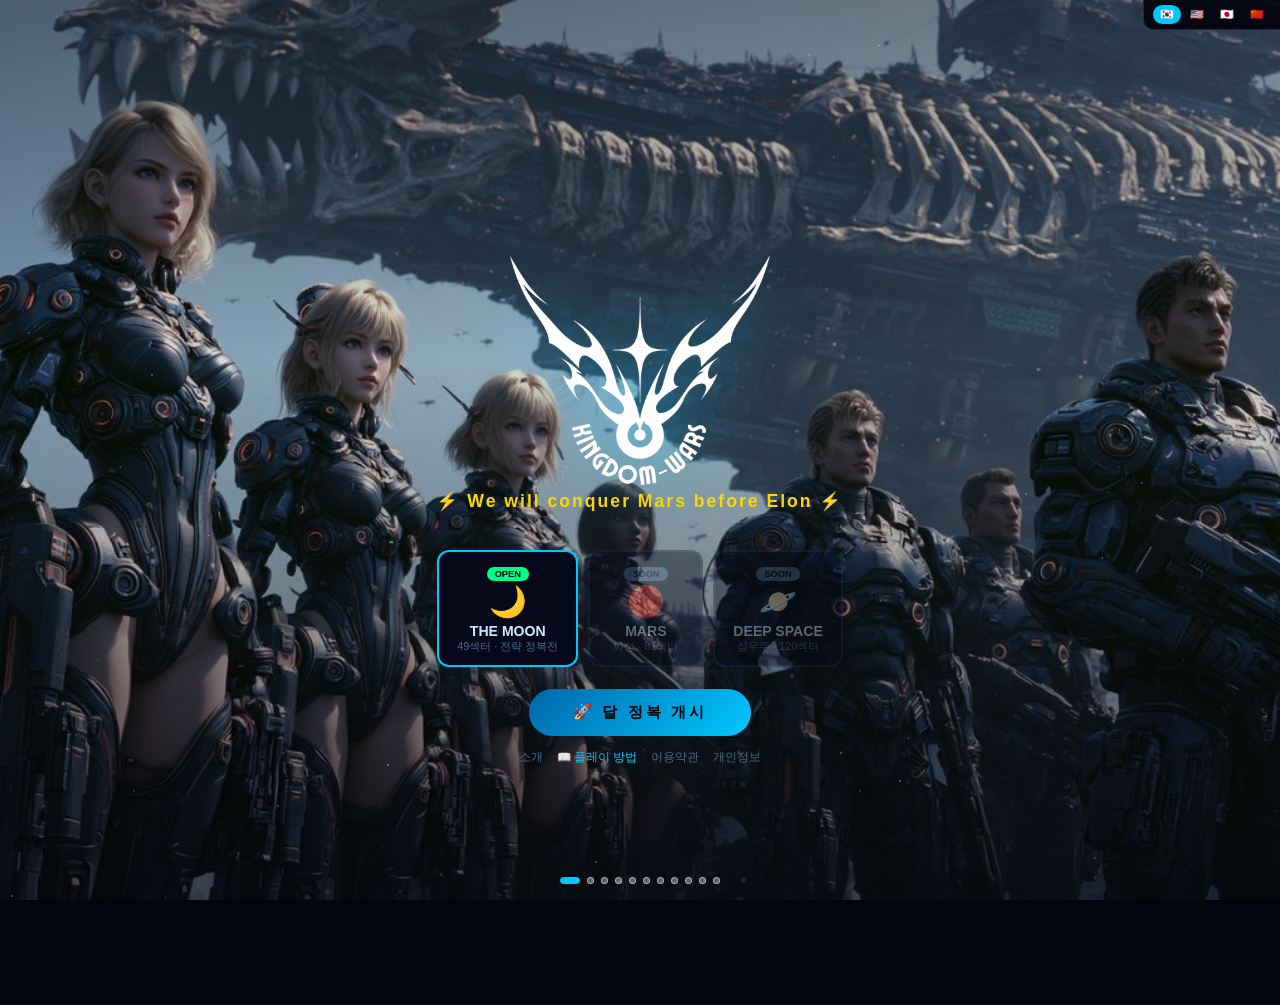
==== commit dda8842a: "v1.3 - Add About/Terms/Privacy pages (4 languages) + intro footer nav links (i18n)" ====
--- a/index.html
+++ b/index.html
@@ -700,8 +700,11 @@
   </div>
   <div class="fu3" style="text-align:center">
     <button class="btn-enter" onclick="goNation()"><span id="i-start">🚀 달 정복 개시</span></button>
-    <div style="margin-top:10px;font-size:.72rem;color:var(--muted)">
-      <a href="how_to_play.html" target="_blank" style="color:var(--accent);text-decoration:none"><span id="i-guide">📖 게임 가이드</span></a>
+    <div style="margin-top:14px;font-size:.72rem;color:var(--muted);display:flex;gap:14px;justify-content:center;flex-wrap:wrap">
+      <a href="about.html" style="color:var(--muted);text-decoration:none" id="i-nav-about">소개</a>
+      <a href="how_to_play.html" style="color:var(--accent);text-decoration:none" id="i-guide">📖 플레이 방법</a>
+      <a href="terms.html" style="color:var(--muted);text-decoration:none" id="i-nav-terms">이용약관</a>
+      <a href="privacy.html" style="color:var(--muted);text-decoration:none" id="i-nav-privacy">개인정보</a>
     </div>
   </div>
 </div>
@@ -1221,6 +1224,8 @@
     timer_fmt:"다음 보너스: {m}:{s}",
   
     grade_s:"압도적 승리!",grade_a:"완벽한 승리",grade_b:"승리",grade_c:"신승",loot_coin:"코인",loot_reg:"레골리스",loot_title:"🎁 전리품",crit:"💥 크리티컬!",streak_lbl:"연승",streak_bonus:"전투력",streak_win:"연승",stats_title:"📊 전투 통계",stat_wins:"🏆 승리",stat_kills:"⚔️ 총 킬",stat_streak:"🔥 최고 연승",stat_lv:"⭐ 레벨",close:"닫기",new_tag:"NEW!",sector_take:"점령",
+  
+    nav_about:"소개",nav_terms:"이용약관",nav_privacy:"개인정보",
   },
   en:{
     moon_sub:"49 Sectors · Strategic Conquest",mars_sub:"Mars · 81 Sectors",space_sub:"Deep Space · 120 Sectors",
@@ -1279,6 +1284,8 @@
     timer_fmt:"Next bonus: {m}:{s}",
   
     grade_s:"Flawless Victory!",grade_a:"Perfect Win",grade_b:"Victory",grade_c:"Narrow Win",loot_coin:"Coins",loot_reg:"Regolith",loot_title:"🎁 Loot",crit:"💥 CRITICAL!",streak_lbl:"Streak",streak_bonus:"Power",streak_win:"Win Streak",stats_title:"📊 Battle Stats",stat_wins:"🏆 Wins",stat_kills:"⚔️ Total Kills",stat_streak:"🔥 Best Streak",stat_lv:"⭐ Level",close:"Close",new_tag:"NEW!",sector_take:"Captured",
+  
+    nav_about:"About",nav_terms:"Terms",nav_privacy:"Privacy",
   },
   ja:{
     moon_sub:"49セクター · 戦略征服戦",mars_sub:"火星 · 81セクター",space_sub:"深宇宙 · 120セクター",
@@ -1337,6 +1344,8 @@
     timer_fmt:"次のボーナス: {m}:{s}",
   
     grade_s:"圧倒的勝利！",grade_a:"完璧な勝利",grade_b:"勝利",grade_c:"辛勝",loot_coin:"コイン",loot_reg:"レゴリス",loot_title:"🎁 戦利品",crit:"💥 クリティカル！",streak_lbl:"連勝",streak_bonus:"戦闘力",streak_win:"連勝",stats_title:"📊 戦闘統計",stat_wins:"🏆 勝利",stat_kills:"⚔️ 総キル",stat_streak:"🔥 最高連勝",stat_lv:"⭐ レベル",close:"閉じる",new_tag:"NEW!",sector_take:"占領",
+  
+    nav_about:"概要",nav_terms:"利用規約",nav_privacy:"プライバシー",
   },
   zh:{
     moon_sub:"49扇区 · 战略征服战",mars_sub:"火星 · 81扇区",space_sub:"深空 · 120扇区",
@@ -1395,6 +1404,8 @@
     timer_fmt:"下次奖励: {m}:{s}",
   
     grade_s:"压倒性胜利！",grade_a:"完美胜利",grade_b:"胜利",grade_c:"险胜",loot_coin:"金币",loot_reg:"风化层",loot_title:"🎁 战利品",crit:"💥 暴击！",streak_lbl:"连胜",streak_bonus:"战斗力",streak_win:"连胜",stats_title:"📊 战斗统计",stat_wins:"🏆 胜利",stat_kills:"⚔️ 总击杀",stat_streak:"🔥 最高连胜",stat_lv:"⭐ 等级",close:"关闭",new_tag:"NEW!",sector_take:"占领",
+  
+    nav_about:"关于",nav_terms:"服务条款",nav_privacy:"隐私",
   }
 };
 let _L="ko";
@@ -1412,6 +1423,7 @@
     // INTRO
     "i-moon-sub":"moon_sub","i-mars-sub":"mars_sub","i-space-sub":"space_sub",
     "i-start":"start_btn","i-guide":"guide",
+    "i-nav-about":"nav_about","i-nav-terms":"nav_terms","i-nav-privacy":"nav_privacy",
     // NATION
     "i-n-title":"n_title","i-n-sub":"n_sub","i-n-next":"n_next",
     // COMMANDER
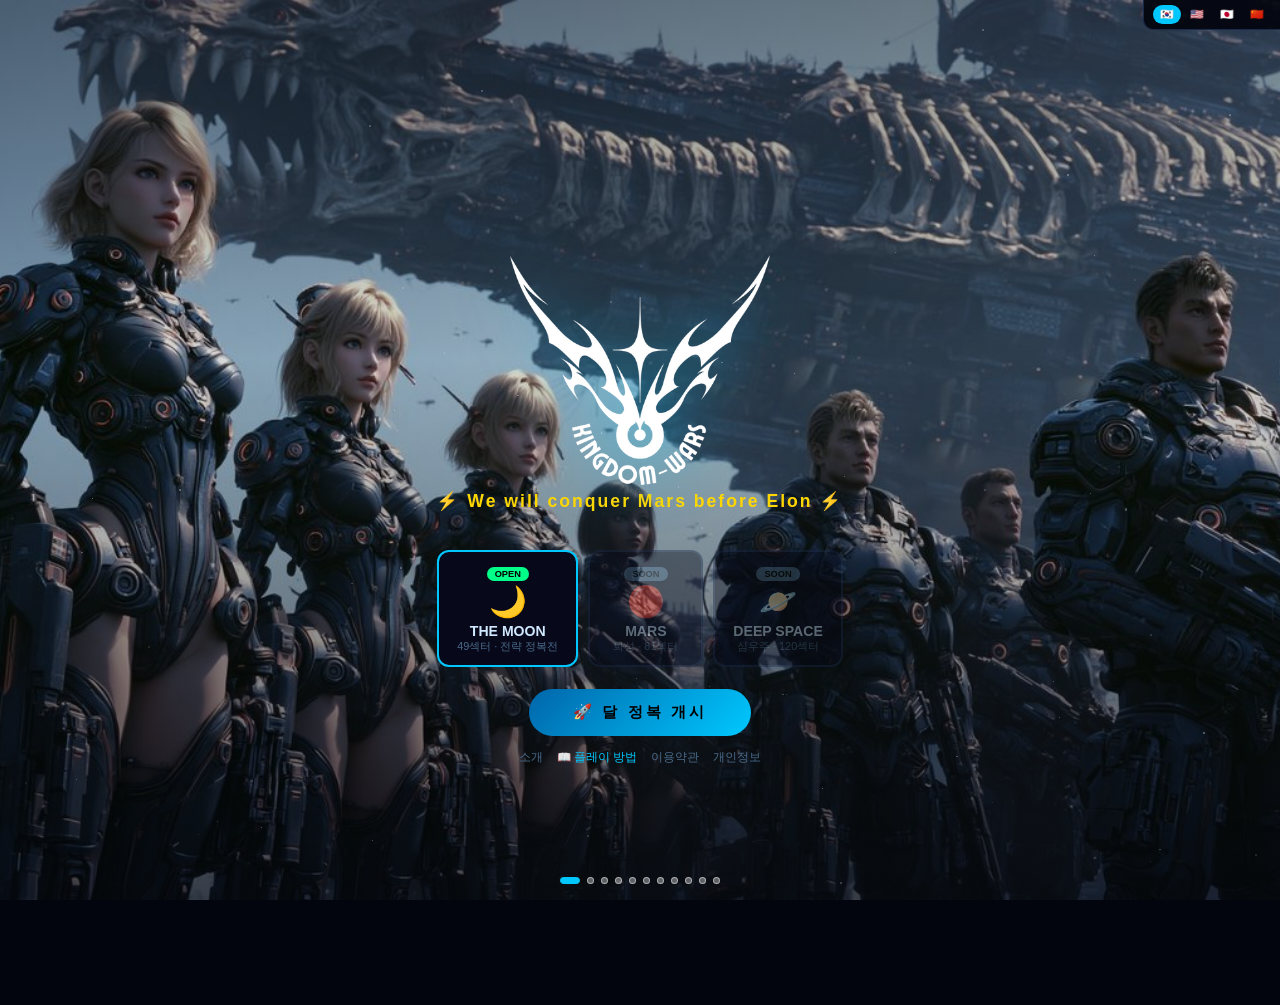
==== commit b7eb8c7d: "v1.4 - Full i18n: translate ALL game content (units/skills/nations/regions/missions/achievements/eve" ====
--- a/index.html
+++ b/index.html
@@ -1415,6 +1415,22 @@
   if(v)for(const[a,b]of Object.entries(v))s=s.replace("{"+a+"}",b);
   return s;
 }
+
+// ═══ 게임 콘텐츠 런타임 번역 ═══
+const G_TR = {"전투기": {"en": "Fighter", "ja": "戦闘機", "zh": "战斗机"}, "구축함": {"en": "Destroyer", "ja": "駆逐艦", "zh": "驱逐舰"}, "순양함": {"en": "Cruiser", "ja": "巡洋艦", "zh": "巡洋舰"}, "전투함": {"en": "Battleship", "ja": "戦艦", "zh": "战舰"}, "모선": {"en": "Mothership", "ja": "母艦", "zh": "母舰"}, "레이저 메카": {"en": "Laser Mech", "ja": "レーザーメカ", "zh": "激光机甲"}, "미사일 메카": {"en": "Missile Mech", "ja": "ミサイルメカ", "zh": "导弹机甲"}, "장갑 메카": {"en": "Armored Mech", "ja": "装甲メカ", "zh": "装甲机甲"}, "격투 메카": {"en": "Melee Mech", "ja": "格闘メカ", "zh": "格斗机甲"}, "에이스 파일럿": {"en": "Ace Pilot", "ja": "エースパイロット", "zh": "王牌飞行员"}, "선제타격": {"en": "First Strike", "ja": "先制攻撃", "zh": "先制打击"}, "편대비행": {"en": "Formation", "ja": "編隊飛行", "zh": "编队飞行"}, "어뢰": {"en": "Torpedo", "ja": "魚雷", "zh": "鱼雷"}, "대잠": {"en": "Anti-Sub", "ja": "対潜", "zh": "反潜"}, "관통샷": {"en": "Piercing Shot", "ja": "貫通ショット", "zh": "穿透射击"}, "급강하": {"en": "Dive", "ja": "急降下", "zh": "俯冲"}, "기동회피": {"en": "Evasion", "ja": "機動回避", "zh": "机动回避"}, "광역포격": {"en": "Barrage", "ja": "広域砲撃", "zh": "范围炮击"}, "실드흡수": {"en": "Shield Drain", "ja": "シールド吸収", "zh": "护盾吸收"}, "반격": {"en": "Counter", "ja": "反撃", "zh": "反击"}, "필살기": {"en": "Ultimate", "ja": "必殺技", "zh": "必杀技"}, "철벽": {"en": "Iron Wall", "ja": "鉄壁", "zh": "铁壁"}, "전술방어": {"en": "Tactical Defense", "ja": "戦術防御", "zh": "战术防御"}, "함포폭격": {"en": "Naval Bombard", "ja": "艦砲爆撃", "zh": "舰炮轰炸"}, "격납출격": {"en": "Hangar Launch", "ja": "格納出撃", "zh": "机库出击"}, "함대결전": {"en": "Fleet Battle", "ja": "艦隊決戦", "zh": "舰队决战"}, "드론": {"en": "Drone", "ja": "ドローン", "zh": "无人机"}, "유도탄": {"en": "Guided Missile", "ja": "誘導弾", "zh": "制导弹"}, "과열": {"en": "Overheat", "ja": "オーバーヒート", "zh": "过热"}, "강타": {"en": "Smash", "ja": "強打", "zh": "重击"}, "관통": {"en": "Pierce", "ja": "貫通", "zh": "穿透"}, "미사일": {"en": "Missile", "ja": "ミサイル", "zh": "导弹"}, "레이저포": {"en": "Laser Cannon", "ja": "レーザー砲", "zh": "激光炮"}, "레이저": {"en": "Laser", "ja": "レーザー", "zh": "激光"}, "장갑": {"en": "Armor", "ja": "装甲", "zh": "装甲"}, "달의 지배자": {"en": "Lunar Ruler", "ja": "月の支配者", "zh": "月球统治者"}, "우주 패권자": {"en": "Space Hegemon", "ja": "宇宙覇者", "zh": "太空霸主"}, "태양계의 왕": {"en": "King of the Solar System", "ja": "太陽系の王", "zh": "太阳系之王"}, "달의 여왕": {"en": "Moon Queen", "ja": "月の女王", "zh": "月之女王"}, "달의 전설": {"en": "Moon Legend", "ja": "月の伝説", "zh": "月之传奇"}, "헬륨 사냥꾼": {"en": "Helium Hunter", "ja": "ヘリウムハンター", "zh": "氦猎人"}, "철의 군주": {"en": "Iron Lord", "ja": "鉄の君主", "zh": "钢铁君主"}, "철의 장군": {"en": "Iron General", "ja": "鉄の将軍", "zh": "钢铁将军"}, "첫 승리": {"en": "First Blood", "ja": "初勝利", "zh": "首胜"}, "정복자": {"en": "Conqueror", "ja": "征服者", "zh": "征服者"}, "대정복자": {"en": "Grand Conqueror", "ja": "大征服者", "zh": "大征服者"}, "부자": {"en": "Wealthy", "ja": "富豪", "zh": "富豪"}, "정찰왕": {"en": "Scout King", "ja": "偵察王", "zh": "侦察王"}, "연속 접속": {"en": "Daily Streak", "ja": "連続ログイン", "zh": "连续登录"}, "전략가": {"en": "Strategist", "ja": "戦略家", "zh": "战略家"}, "대전략가": {"en": "Grand Strategist", "ja": "大戦略家", "zh": "大战略家"}, "사기 충천": {"en": "High Morale", "ja": "士気高揚", "zh": "士气高涨"}, "수호자": {"en": "Guardian", "ja": "守護者", "zh": "守护者"}, "첫 전투에서 승리": {"en": "Win your first battle", "ja": "初戦闘で勝利", "zh": "赢得首场战斗"}, "5개 섹터 점령": {"en": "Capture 5 sectors", "ja": "5セクター占領", "zh": "占领5个区域"}, "15개 섹터 점령": {"en": "Capture 15 sectors", "ja": "15セクター占領", "zh": "占领15个区域"}, "He-3 10,000 보유": {"en": "Hold 10,000 He-3", "ja": "He-3を10,000保有", "zh": "持有10,000氦-3"}, "정찰 5회 성공": {"en": "Scout 5 times", "ja": "偵察5回成功", "zh": "侦察成功5次"}, "5일 연속 접속": {"en": "5-day login streak", "ja": "5日連続ログイン", "zh": "连续登录5天"}, "20턴 도달": {"en": "Reach turn 20", "ja": "20ターン到達", "zh": "到达第20回合"}, "50턴 도달": {"en": "Reach turn 50", "ja": "50ターン到達", "zh": "到达第50回合"}, "사기 100% 유지 5턴": {"en": "Keep 100% morale for 5 turns", "ja": "士気100%を5ターン維持", "zh": "保持100%士气5回合"}, "적 공격 3회 방어": {"en": "Defend 3 enemy attacks", "ja": "敵の攻撃を3回防御", "zh": "防御3次敌方攻击"}, "3개 섹터 점령": {"en": "Capture 3 sectors", "ja": "3セクター占領", "zh": "占领3个区域"}, "8개 섹터 점령": {"en": "Capture 8 sectors", "ja": "8セクター占領", "zh": "占领8个区域"}, "전체 정복": {"en": "Total Conquest", "ja": "全征服", "zh": "全面征服"}, "10턴 생존": {"en": "Survive 10 turns", "ja": "10ターン生存", "zh": "生存10回合"}, "He-3 5,000 모으기": {"en": "Gather 5,000 He-3", "ja": "He-3を5,000集める", "zh": "收集5,000氦-3"}, "용병 출현!": {"en": "Mercenaries!", "ja": "傭兵出現！", "zh": "雇佣兵出现！"}, "기술 돌파!": {"en": "Tech Breakthrough!", "ja": "技術突破！", "zh": "技术突破！"}, "유성우!": {"en": "Meteor Shower!", "ja": "流星群！", "zh": "流星雨！"}, "동맹 제안": {"en": "Alliance Offer", "ja": "同盟提案", "zh": "同盟提议"}, "에너지 폭풍!": {"en": "Energy Storm!", "ja": "エネルギー嵐！", "zh": "能量风暴！"}, "보물 발견!": {"en": "Treasure Found!", "ja": "宝物発見！", "zh": "发现宝藏！"}, "소행성 충돌!": {"en": "Asteroid Impact!", "ja": "小惑星衝突！", "zh": "小行星撞击！"}, "태양풍 발생": {"en": "Solar Wind", "ja": "太陽風発生", "zh": "太阳风"}, "UN 평화 협정": {"en": "UN Peace Treaty", "ja": "UN和平協定", "zh": "联合国和平协定"}, "용병 부대가 합류를 제안합니다.": {"en": "A mercenary unit offers to join.", "ja": "傭兵部隊が合流を提案します。", "zh": "雇佣兵部队提议加入。"}, "연구소에서 신기술을 개발했습니다!": {"en": "The lab developed new tech!", "ja": "研究所が新技術を開発しました！", "zh": "实验室开发了新技术！"}, "유성우가 쏟아집니다!": {"en": "Meteors rain down!", "ja": "流星群が降り注ぎます！", "zh": "流星倾泻而下！"}, "중립 세력이 동맹을 제안합니다.": {"en": "A neutral faction proposes an alliance.", "ja": "中立勢力が同盟を提案します。", "zh": "中立势力提议结盟。"}, "강력한 에너지 파동이 감지됩니다!": {"en": "A powerful energy surge detected!", "ja": "強力なエネルギー波動を検知！", "zh": "检测到强大能量波动！"}, "고대 유적에서 보물을 발견했습니다!": {"en": "Treasure found in ancient ruins!", "ja": "古代遺跡で宝物を発見！", "zh": "在古代遗迹中发现宝藏！"}, "달에 소행성이 충돌했습니다.": {"en": "An asteroid struck the Moon.", "ja": "月に小惑星が衝突しました。", "zh": "小行星撞击了月球。"}, "강력한 태양풍이 에너지 무기를 강화합니다.": {"en": "Solar wind boosts energy weapons.", "ja": "太陽風がエネルギー兵器を強化します。", "zh": "太阳风增强能量武器。"}, "UN이 긴급 평화 협정을 선포했습니다.": {"en": "The UN declared an emergency peace treaty.", "ja": "UNが緊急和平協定を宣言しました。", "zh": "联合国宣布紧急和平协定。"}, "강력한 연설로 군의 사기가 솟구칩니다!": {"en": "A powerful speech lifts morale!", "ja": "力強い演説で士気が高まります！", "zh": "激昂的演讲提振士气！"}, "대규모 H₂O 빙하가 발견되었습니다!": {"en": "A massive H₂O glacier discovered!", "ja": "大規模なH₂O氷河が発見されました！", "zh": "发现大规模H₂O冰川！"}, "새로운 레골리스 결정체 광맥!": {"en": "New regolith crystal vein!", "ja": "新しいレゴリス結晶鉱脈！", "zh": "新的风化层晶体矿脉！"}, "전투기 +2 즉시 획득": {"en": "Gain +2 Fighters instantly", "ja": "戦闘機+2を即獲得", "zh": "立即获得+2战斗机"}, "다음 3턴 전투력 +25%": {"en": "+25% power for next 3 turns", "ja": "次の3ターン戦闘力+25%", "zh": "接下来3回合战斗力+25%"}, "무작위 3섹터 자원 2배": {"en": "2x resources in 3 random sectors", "ja": "ランダム3セクター資源2倍", "zh": "随机3个区域资源翻倍"}, "빈 섹터 1개 무료 획득": {"en": "Gain 1 empty sector free", "ja": "空セクター1つ無料獲得", "zh": "免费获得1个空区域"}, "He-3 +500, 사기 +15%": {"en": "He-3 +500, Morale +15%", "ja": "He-3+500、士気+15%", "zh": "氦-3+500，士气+15%"}, "코인 +800": {"en": "Coins +800", "ja": "コイン+800", "zh": "金币+800"}, "H₂O +200 즉시 획득": {"en": "Gain H₂O +200 instantly", "ja": "H₂O+200を即獲得", "zh": "立即获得H₂O+200"}, "레골리스 +50 + 사기 +10": {"en": "Regolith +50 + Morale +10", "ja": "レゴリス+50＋士気+10", "zh": "风化层+50+士气+10"}, "사기 +30% 즉시 회복": {"en": "Restore Morale +30% instantly", "ja": "士気+30%即回復", "zh": "立即恢复士气+30%"}, "레이저 유닛 전투력 +30% (1턴)": {"en": "Laser units +30% power (1 turn)", "ja": "レーザーユニット戦闘力+30%（1ターン）", "zh": "激光兵种战斗力+30%（1回合）"}, "전 공격 정확도 -20% (1턴)": {"en": "All attacks -20% accuracy (1 turn)", "ja": "全攻撃命中-20%（1ターン）", "zh": "全攻击命中-20%（1回合）"}, "유닛 부족 - 구매/턴종료": {"en": "No units - buy/end turn", "ja": "ユニット不足-購入/ターン終了", "zh": "兵种不足-购买/结束回合"}, "유닛 선택 필요": {"en": "Select a unit", "ja": "ユニット選択が必要", "zh": "需要选择兵种"}, "유닛 없음": {"en": "No units", "ja": "ユニットなし", "zh": "无兵种"}, "섹터 선택 필요": {"en": "Select a sector", "ja": "セクター選択が必要", "zh": "需要选择区域"}, "출격 유닛 없음": {"en": "No units to deploy", "ja": "出撃ユニットなし", "zh": "无出击兵种"}, "He-3 부족": {"en": "Not enough He-3", "ja": "He-3不足", "zh": "氦-3不足"}, "코인 부족": {"en": "Not enough coins", "ja": "コイン不足", "zh": "金币不足"}, "자원 부족": {"en": "Not enough resources", "ja": "資源不足", "zh": "资源不足"}, "잠시 후": {"en": "Wait a moment", "ja": "しばらくお待ちを", "zh": "请稍候"}, "교환 완료": {"en": "Exchange complete", "ja": "交換完了", "zh": "兑换完成"}, "배치 완료!": {"en": "Deployed!", "ja": "配置完了！", "zh": "部署完成！"}, "정찰 성공!": {"en": "Scout success!", "ja": "偵察成功！", "zh": "侦察成功！"}, "레이더 설치!": {"en": "Radar installed!", "ja": "レーダー設置！", "zh": "雷达已安装！"}, "정찰기 없음": {"en": "No scouts", "ja": "偵察機なし", "zh": "无侦察机"}, "정찰기 획득!": {"en": "Scout gained!", "ja": "偵察機獲得！", "zh": "获得侦察机！"}, "보너스 수령!": {"en": "Bonus claimed!", "ja": "ボーナス受取！", "zh": "领取奖励！"}, "레벨 업!": {"en": "Level Up!", "ja": "レベルアップ！", "zh": "升级！"}, "유닛 획득!": {"en": "Unit acquired!", "ja": "ユニット獲得！", "zh": "获得兵种！"}, "격추됨!": {"en": "Shot down!", "ja": "撃墜！", "zh": "被击落！"}, "결사 항전!": {"en": "Last Stand!", "ja": "決死抗戦！", "zh": "殊死抵抗！"}, "턴은 2초에 1번": {"en": "1 turn per 2 seconds", "ja": "ターンは2秒に1回", "zh": "每2秒1回合"}, "필요: ": {"en": "Need: ", "ja": "必要: ", "zh": "需要: "}, " / 보유: ": {"en": " / Have: ", "ja": " / 保有: ", "zh": " / 持有: "}, "+버튼으로 유닛 수량을 선택하세요": {"en": "Use + to select unit quantity", "ja": "+ボタンでユニット数を選択", "zh": "用+按钮选择兵种数量"}, "패배...": {"en": "Defeat...", "ja": "敗北...", "zh": "失败..."}, "달 정복 완료!": {"en": "Moon Conquered!", "ja": "月征服完了！", "zh": "征服月球！"}, "다시 도전": {"en": "Try Again", "ja": "再挑戦", "zh": "再次挑战"}, "없음": {"en": "None", "ja": "なし", "zh": "无"}, "일반": {"en": "Normal", "ja": "通常", "zh": "普通"}, "회": {"en": "x", "ja": "回", "zh": "次"}, "전섹터": {"en": "All Sectors", "ja": "全セクター", "zh": "全区域"}, "크레이터": {"en": "Crater", "ja": "クレーター", "zh": "陨石坑"}, "지휘관": {"en": "Commander", "ja": "司令官", "zh": "指挥官"}, "정면 돌격": {"en": "Direct Assault", "ja": "正面突撃", "zh": "正面强攻"}, "정밀 타격": {"en": "Precision Strike", "ja": "精密打撃", "zh": "精准打击"}, "포위 공격": {"en": "Encirclement", "ja": "包囲攻撃", "zh": "包围攻击"}, "함선": {"en": "Ships", "ja": "艦船", "zh": "舰船"}, "에이스": {"en": "Aces", "ja": "エース", "zh": "王牌"}, "메카": {"en": "Mechs", "ja": "メカ", "zh": "机甲"}, "상성": {"en": "Matchup", "ja": "相性", "zh": "相克"}, "유닛": {"en": "Unit", "ja": "ユニット", "zh": "兵种"}, "전투력": {"en": "Power", "ja": "戦闘力", "zh": "战斗力"}, "별명": {"en": "Nickname", "ja": "ニックネーム", "zh": "昵称"}, "보유": {"en": "Owned", "ja": "保有", "zh": "持有"}, "사기": {"en": "Morale", "ja": "士気", "zh": "士气"}, "생산": {"en": "Output", "ja": "生産", "zh": "产出"}, "섹터": {"en": "Sector", "ja": "セクター", "zh": "区域"}, "소유": {"en": "Owner", "ja": "所有", "zh": "所有者"}, "승리": {"en": "Wins", "ja": "勝利", "zh": "胜利"}, "자원": {"en": "Resource", "ja": "資源", "zh": "资源"}, "점령 섹터": {"en": "Sectors Held", "ja": "占領セクター", "zh": "占领区域"}, "대한민국": {"en": "Korea", "ja": "韓国", "zh": "韩国"}, "미국": {"en": "USA", "ja": "アメリカ", "zh": "美国"}, "중국": {"en": "China", "ja": "中国", "zh": "中国"}, "일본": {"en": "Japan", "ja": "日本", "zh": "日本"}, "러시아": {"en": "Russia", "ja": "ロシア", "zh": "俄罗斯"}, "독일": {"en": "Germany", "ja": "ドイツ", "zh": "德国"}, "프랑스": {"en": "France", "ja": "フランス", "zh": "法国"}, "영국": {"en": "UK", "ja": "イギリス", "zh": "英国"}, "인도": {"en": "India", "ja": "インド", "zh": "印度"}, "브라질": {"en": "Brazil", "ja": "ブラジル", "zh": "巴西"}, "캐나다": {"en": "Canada", "ja": "カナダ", "zh": "加拿大"}, "호주": {"en": "Australia", "ja": "オーストラリア", "zh": "澳大利亚"}, "멕시코": {"en": "Mexico", "ja": "メキシコ", "zh": "墨西哥"}, "인도네시아": {"en": "Indonesia", "ja": "インドネシア", "zh": "印度尼西亚"}, "아르헨티나": {"en": "Argentina", "ja": "アルゼンチン", "zh": "阿根廷"}, "네덜란드": {"en": "Netherlands", "ja": "オランダ", "zh": "荷兰"}, "사우디": {"en": "Saudi Arabia", "ja": "サウジ", "zh": "沙特"}, "터키": {"en": "Turkey", "ja": "トルコ", "zh": "土耳其"}, "폴란드": {"en": "Poland", "ja": "ポーランド", "zh": "波兰"}, "스웨덴": {"en": "Sweden", "ja": "スウェーデン", "zh": "瑞典"}, "태국": {"en": "Thailand", "ja": "タイ", "zh": "泰国"}, "나이지리아": {"en": "Nigeria", "ja": "ナイジェリア", "zh": "尼日利亚"}, "이집트": {"en": "Egypt", "ja": "エジプト", "zh": "埃及"}, "남아공": {"en": "South Africa", "ja": "南アフリカ", "zh": "南非"}, "베트남": {"en": "Vietnam", "ja": "ベトナム", "zh": "越南"}, "이란": {"en": "Iran", "ja": "イラン", "zh": "伊朗"}, "이스라엘": {"en": "Israel", "ja": "イスラエル", "zh": "以色列"}, "파키스탄": {"en": "Pakistan", "ja": "パキスタン", "zh": "巴基斯坦"}, "우크라이나": {"en": "Ukraine", "ja": "ウクライナ", "zh": "乌克兰"}, "노르웨이": {"en": "Norway", "ja": "ノルウェー", "zh": "挪威"}, "필리핀": {"en": "Philippines", "ja": "フィリピン", "zh": "菲律宾"}, "카자흐스탄": {"en": "Kazakhstan", "ja": "カザフスタン", "zh": "哈萨克斯坦"}, "스페인": {"en": "Spain", "ja": "スペイン", "zh": "西班牙"}, "이탈리아": {"en": "Italy", "ja": "イタリア", "zh": "意大利"}, "고요": {"en": "Tranquility", "ja": "静けさ", "zh": "静海"}, "폭풍": {"en": "Storm", "ja": "嵐", "zh": "风暴"}, "위기해": {"en": "Sea of Crises", "ja": "危難の海", "zh": "危海"}, "샤클턴": {"en": "Shackleton", "ja": "シャクルトン", "zh": "沙克尔顿"}, "코페르니쿠스": {"en": "Copernicus", "ja": "コペルニクス", "zh": "哥白尼"}, "티코": {"en": "Tycho", "ja": "ティコ", "zh": "第谷"}, "플라톤": {"en": "Plato", "ja": "プラトン", "zh": "柏拉图"}, "아리스타르코스": {"en": "Aristarchus", "ja": "アリスタルコス", "zh": "阿里斯塔克斯"}, "비의海": {"en": "Sea of Rains", "ja": "雨の海", "zh": "雨海"}, "구름海": {"en": "Sea of Clouds", "ja": "雲の海", "zh": "云海"}, "지식海": {"en": "Sea of Knowledge", "ja": "知識の海", "zh": "知海"}, "프톨레마이오스": {"en": "Ptolemaeus", "ja": "プトレマイオス", "zh": "托勒密"}, "달뒷면": {"en": "Far Side", "ja": "月の裏側", "zh": "月背"}, "남극": {"en": "South Pole", "ja": "南極", "zh": "南极"}, "북극": {"en": "North Pole", "ja": "北極", "zh": "北极"}, "세레니티": {"en": "Serenity", "ja": "晴れの海", "zh": "澄海"}, "사빈": {"en": "Sabine", "ja": "サビーヌ", "zh": "萨拜因"}, "빌헬름": {"en": "Wilhelm", "ja": "ウィルヘルム", "zh": "威廉"}, "아이트켄": {"en": "Aitken", "ja": "エイトケン", "zh": "艾特肯"}, "허블": {"en": "Hubble", "ja": "ハッブル", "zh": "哈勃"}, "풍요海": {"en": "Sea of Fertility", "ja": "豊かの海", "zh": "丰海"}, "메시에": {"en": "Messier", "ja": "メシエ", "zh": "梅西耶"}, "페타비우스": {"en": "Petavius", "ja": "ペタヴィウス", "zh": "佩塔维乌斯"}, "란그레누스": {"en": "Langrenus", "ja": "ラングレヌス", "zh": "兰格伦"}, "스테비누스": {"en": "Stevinus", "ja": "ステヴィヌス", "zh": "斯蒂维纽斯"}, "풀처리무스": {"en": "Fracastorius", "ja": "フラカストリウス", "zh": "弗拉卡斯托里乌斯"}, "지오르다노": {"en": "Giordano", "ja": "ジョルダーノ", "zh": "焦尔达诺"}, "코롤레프": {"en": "Korolev", "ja": "コロリョフ", "zh": "科罗廖夫"}, "⚡레이저+15%": {"en": "⚡Laser +15%", "ja": "⚡レーザー+15%", "zh": "⚡激光+15%"}, "🛡️크레이터+20%": {"en": "🛡️Crater +20%", "ja": "🛡️クレーター+20%", "zh": "🛡️陨石坑+20%"}, "⭐에이스+20%": {"en": "⭐Ace +20%", "ja": "⭐エース+20%", "zh": "⭐王牌+20%"}, "⭐에이스+30%": {"en": "⭐Ace +30%", "ja": "⭐エース+30%", "zh": "⭐王牌+30%"}, "😤사기유지+10%": {"en": "😤Morale hold +10%", "ja": "😤士気維持+10%", "zh": "😤士气保持+10%"}, "😤사기+10%": {"en": "😤Morale +10%", "ja": "😤士気+10%", "zh": "😤士气+10%"}, "😤사기+15%": {"en": "😤Morale +15%", "ja": "😤士気+15%", "zh": "😤士气+15%"}, "😤사기+20%": {"en": "😤Morale +20%", "ja": "😤士気+20%", "zh": "😤士气+20%"}, "😤사기면역": {"en": "😤Morale immune", "ja": "😤士気免疫", "zh": "😤士气免疫"}, "😤사기최고유지": {"en": "😤Max morale hold", "ja": "😤士気最高維持", "zh": "😤士气最高保持"}, "😤사기회복": {"en": "😤Morale recovery", "ja": "😤士気回復", "zh": "😤士气恢复"}, "💨기동+15%": {"en": "💨Mobility +15%", "ja": "💨機動+15%", "zh": "💨机动+15%"}, "💨기동+20%": {"en": "💨Mobility +20%", "ja": "💨機動+20%", "zh": "💨机动+20%"}, "💨전투기+20%": {"en": "💨Fighter +20%", "ja": "💨戦闘機+20%", "zh": "💨战斗机+20%"}, "🚀모선+20%": {"en": "🚀Mothership +20%", "ja": "🚀母艦+20%", "zh": "🚀母舰+20%"}, "🛡️방어+10%": {"en": "🛡️Defense +10%", "ja": "🛡️防御+10%", "zh": "🛡️防御+10%"}, "⚔️근접+25%": {"en": "⚔️Melee +25%", "ja": "⚔️近接+25%", "zh": "⚔️近战+25%"}, "⚔️전투+10%": {"en": "⚔️Combat +10%", "ja": "⚔️戦闘+10%", "zh": "⚔️战斗+10%"}, "⚡자원+10%": {"en": "⚡Resource +10%", "ja": "⚡資源+10%", "zh": "⚡资源+10%"}, "⚡레이저+20%": {"en": "⚡Laser +20%", "ja": "⚡レーザー+20%", "zh": "⚡激光+20%"}, "💎레골리스+25%": {"en": "💎Regolith +25%", "ja": "💎レゴリス+25%", "zh": "💎风化层+25%"}, "💎레골리스+30%": {"en": "💎Regolith +30%", "ja": "💎レゴリス+30%", "zh": "💎风化层+30%"}, "💎희귀+15%": {"en": "💎Rare +15%", "ja": "💎レア+15%", "zh": "💎稀有+15%"}, "💰코인+15%": {"en": "💰Coin +15%", "ja": "💰コイン+15%", "zh": "💰金币+15%"}, "🎯미사일+25%": {"en": "🎯Missile +25%", "ja": "🎯ミサイル+25%", "zh": "🎯导弹+25%"}, "🎋기술+20%": {"en": "🎋Tech +20%", "ja": "🎋技術+20%", "zh": "🎋科技+20%"}, "🌙시야개방": {"en": "🌙Vision reveal", "ja": "🌙視界開放", "zh": "🌙视野开放"}, "🌙자원+25%": {"en": "🌙Resource +25%", "ja": "🌙資源+25%", "zh": "🌙资源+25%"}, "👥병력2배": {"en": "👥2x troops", "ja": "👥兵力2倍", "zh": "👥兵力翻倍"}, "🏯요새무료": {"en": "🏯Free fortress", "ja": "🏯要塞無料", "zh": "🏯免费要塞"}, "🔮이벤트예고": {"en": "🔮Event preview", "ja": "🔮イベント予告", "zh": "🔮事件预告"}, "💥크리티컬+15%": {"en": "💥Crit +15%", "ja": "💥クリティカル+15%", "zh": "💥暴击+15%"}, "점령": {"en": "Captured", "ja": "占領", "zh": "占领"}, "연승": {"en": "Win Streak", "ja": "連勝", "zh": "连胜"}, "전리품라벨": {"en": "🎁 Loot", "ja": "🎁 戦利品", "zh": "🎁 战利品"}, "점령로그": {"en": "Captured", "ja": "占領", "zh": "占领"}, "업적": {"en": "Achievement", "ja": "実績", "zh": "成就"}, "달성": {"en": "unlocked", "ja": "達成", "zh": "达成"}, "패배": {"en": "Defeat", "ja": "敗北", "zh": "失败"}, "정찰": {"en": "Scout", "ja": "偵察", "zh": "侦察"}, "구매": {"en": "Buy", "ja": "購入", "zh": "购买"}, "보너스": {"en": "Bonus", "ja": "ボーナス", "zh": "奖励"}, "경보": {"en": "Alert", "ja": "警報", "zh": "警报"}, "방어": {"en": "Defense", "ja": "防御", "zh": "防御"}, "함락": {"en": "Fallen", "ja": "陥落", "zh": "陷落"}, "레이더": {"en": "Radar", "ja": "レーダー", "zh": "雷达"}, "교환": {"en": "Exchange", "ja": "交換", "zh": "兑换"}, "생존왕": {"en": "Survivor", "ja": "生存王", "zh": "生存王"}, "베테랑": {"en": "Veteran", "ja": "ベテラン", "zh": "老兵"}, "전쟁 영웅": {"en": "War Hero", "ja": "戦争英雄", "zh": "战争英雄"}, "철벽 수비": {"en": "Iron Defense", "ja": "鉄壁の守り", "zh": "铁壁防守"}, "10개 섹터 점령": {"en": "Capture 10 sectors", "ja": "10セクター占領", "zh": "占领10个区域"}, "25개 섹터 점령": {"en": "Capture 25 sectors", "ja": "25セクター占領", "zh": "占领25个区域"}, "He-3 20,000 보유": {"en": "Hold 20,000 He-3", "ja": "He-3を20,000保有", "zh": "持有20,000氦-3"}, "30턴 도달": {"en": "Reach turn 30", "ja": "30ターン到達", "zh": "到达第30回合"}, "전 섹터 정복": {"en": "Conquer all sectors", "ja": "全セクター征服", "zh": "征服所有区域"}};
+function gTr(ko){
+  if(!ko) return ko;
+  const l = (typeof _L!=="undefined"?_L:"ko");
+  if(l==="ko") return ko;
+  const e = G_TR[ko];
+  if(e && e[l]) return e[l];
+  // 접미사 A/B/C 분리 시도 (지명)
+  const m = ko.match(/^(.+?)([A-C])$/);
+  if(m && G_TR[m[1]] && G_TR[m[1]][l]) return G_TR[m[1]][l]+" "+m[2];
+  // "○○海A" 처리
+  return ko;
+}
+
 function setLang(l){
   _L=l;
   document.querySelectorAll(".lb").forEach(b=>b.classList.toggle("active",b.getAttribute("onclick").includes("'"+l+"'")));
@@ -1460,6 +1476,9 @@
   if(typeof updateConquestProgress==="function")updateConquestProgress();
   if(G&&G.nation){if(typeof renderUnits==="function")renderUnits();if(typeof showSelBig==="function")showSelBig();}
   if(typeof loadNews==="function")loadNews(l);
+  // 언어 변경시 동적 콘텐츠 재렌더
+  if(document.getElementById("ngrid") && typeof renderN==="function" && document.getElementById("s-nation").classList.contains("active")) renderN(NATIONS);
+  if(typeof renderUnits==="function" && document.getElementById("s-game")?.classList.contains("active")){renderUnits();renderMissions();}
 }
 
 
@@ -1522,21 +1541,21 @@
 
 function show(id){document.querySelectorAll(".screen").forEach(s=>s.classList.remove("active"));const _e=document.getElementById(id);if(_e)_e.classList.add("active");if(typeof updateSlideshowForScreen==="function")updateSlideshowForScreen(id);}
 function goNation(){sfx("click");show("s-nation");renderN(NATIONS)}
-function renderN(list){document.getElementById("ngrid").innerHTML=list.map(n=>`<div class="nc" onclick="selN('${n.e}')"><div class="nf">${n.f}</div><div class="nn">${n.n}</div><div class="ne">${n.e}</div></div>`).join("")}
+function renderN(list){document.getElementById("ngrid").innerHTML=list.map(n=>`<div class="nc" onclick="selN('${n.e}')"><div class="nf">${n.f}</div><div class="nn">${gTr(n.n)}</div><div class="ne">${n.e}</div></div>`).join("")}
 function filterN(q){renderN(NATIONS.filter(n=>n.n.includes(q)||n.e.toLowerCase().includes(q.toLowerCase())))}
 function selN(en){G.nation=NATIONS.find(n=>n.e===en);sfx("click");document.querySelectorAll(".nc").forEach(c=>c.classList.toggle("sel",c.querySelector(".ne").textContent===en));document.getElementById("btn-next").classList.add("show")}
 function goCommander(){
   sfx("click");if(!G.nation)return;show("s-commander");
   document.getElementById("cmd-nf").textContent=G.nation.f;
-  document.getElementById("cmd-nn").textContent=G.nation.n;
+  document.getElementById("cmd-nn").textContent=gTr(G.nation.n);
   const cmds=COMMANDERS[G.nation.f]||COMMANDERS["_"];
   const con=document.getElementById("cmd-cards");con.innerHTML="";
   cmds.forEach((cmd,i)=>{
     const card=document.createElement("div");card.className=`cmd-card ${cmd.g}`;
     card.innerHTML=`<div class="cmd-avwrap"><span class="cmd-avm">${cmd.av}</span></div>
       <div class="cmd-gen">${cmd.g==="male"?t("c_male"):t("c_female")}</div>
-      <div class="cmd-name">${cmd.name}</div><div class="cmd-ttl">${cmd.title}</div>
-      <div class="cmd-skills">${cmd.skills.map(s=>`<div class="cmd-skill">${s}</div>`).join("")}</div>`;
+      <div class="cmd-name">${cmd.name}</div><div class="cmd-ttl">"${gTr(cmd.title.replace(/"/g,""))}"</div>
+      <div class="cmd-skills">${cmd.skills.map(s=>`<div class="cmd-skill">${gTr(s)}</div>`).join("")}</div>`;
     card.onclick=()=>{G.commander=cmd;document.querySelectorAll(".cmd-card").forEach(c=>c.classList.remove("sel-m","sel-f"));card.classList.add(cmd.g==="male"?"sel-m":"sel-f");document.getElementById("btn-cmd-ok").classList.add("show");sfx("click")};
     con.appendChild(card);
     if(i===0){const vs=document.createElement("div");vs.className="cmd-vs";vs.textContent="VS";con.appendChild(vs)}
@@ -1636,7 +1655,7 @@
         <span class="sec-ti">${si.icon||""}${G.radars[i]?"📡":""}</span>
         <div class="expand-hint"><div class="expand-pulse"></div></div>
         <div style="font-size:.38rem;color:rgba(80,120,180,.5);margin-top:16px">${si.label||"일반"}</div>
-        <div style="font-size:.36rem;color:rgba(60,100,160,.4)">${SNAMES[i]}</div>`;
+        <div style="font-size:.36rem;color:rgba(60,100,160,.4)">${gTr(SNAMES[i])}</div>`;
       d.onclick=()=>clickSec(i);
     }else{
       // Occupied
@@ -1650,7 +1669,7 @@
         <img class="sec-ui" src="${s.ui||""}" alt="" onerror="this.style.display='none';this.nextSibling&&(this.nextSibling.style.display='block')"/>
         <span style="display:none;font-size:.95rem">${s.ue||"🚀"}</span>
         <span class="sec-fl">${s.flag}</span>
-        <div class="sec-nm">${SNAMES[i]}</div>
+        <div class="sec-nm">${gTr(SNAMES[i])}</div>
         ${G.scouted[i]&&s.own==="enemy"?`<div class="sec-intel">${G.scouted[i].ue} ⚔️${G.scouted[i].pow}</div>`:""}
         <div class="sec-hp"><div class="sec-hf" style="width:${s.hp}%;background:${s.own==="me"?"var(--green)":"var(--red)"}"></div></div>`;
       d.onclick=()=>clickSec(i);
@@ -1671,7 +1690,7 @@
       <span class="sec-ti">${si.icon||""}${G.radars[i]?"📡":""}</span>
       <img class="sec-ui" src="${s.ui||""}" alt="" onerror="this.style.display='none'"/>
       <span class="sec-fl">${s.flag}</span>
-      <div class="sec-nm">${SNAMES[i]}</div>
+      <div class="sec-nm">${gTr(SNAMES[i])}</div>
       ${G.scouted[i]&&s.own==="enemy"?`<div class="sec-intel">${G.scouted[i].ue} ⚔️${G.scouted[i].pow}</div>`:""}
       <div class="sec-hp"><div class="sec-hf" style="width:${s.hp}%;background:${s.own==="me"?"var(--green)":"var(--red)"}"></div></div>`;
   }
@@ -1702,7 +1721,7 @@
 function updateRSec(i){
   const s=G.sectors[i];const si=SEC_RES[SEC_TYPES[i]||"neutral"];
   document.getElementById("r-sec-info").innerHTML=`
-    <div class="rrow"><span class="rk">섹터</span><span class="rv2" style="font-size:.65rem">${SNAMES[i]}</span></div>
+    <div class="rrow"><span class="rk">섹터</span><span class="rv2" style="font-size:.65rem">${gTr(SNAMES[i])}</span></div>
     <div class="rrow"><span class="rk">자원</span><span class="rv2" style="color:${si.color||"var(--muted)"}">${si.label||"일반"}</span></div>
     <div class="rrow"><span class="rk">생산</span><span class="rv2" style="color:var(--green)">⚡+${si.prod.he3}/턴</span></div>
     ${s?`<div class="rrow"><span class="rk">소유</span><span class="rv2">${s.flag} ${s.name}</span></div>
@@ -1723,7 +1742,7 @@
     if(top<60)top=60;
     sao.style.left=left+"px";sao.style.top=top+"px";
   }
-  document.getElementById("sao-title").textContent=`${si.icon||"🌑"} ${SNAMES[i]}`;
+  document.getElementById("sao-title").textContent=`${si.icon||"🌑"} ${gTr(SNAMES[i])}`;
   const intelKnown=scouted&&s&&s.own==="enemy";
   document.getElementById("sao-si").innerHTML=`
     <div class="sao-rows">
@@ -1746,7 +1765,7 @@
 
   if(!s){
     // Empty revealed sector
-    addSAOB(acts,"deploy","🚀",t("sao_deploy"),u&&u.count>0?`${u.emoji} ${u.name} → ${SNAMES[i]}`:u?"유닛 부족 - 구매/턴종료":"유닛 선택 필요",u&&u.count>0?`He-3 ${u.cost?.he3||0} 소모`:"",u&&u.count>0?()=>deployUnit(i):null,!u||u.count<=0);
+    addSAOB(acts,"deploy","🚀",t("sao_deploy"),u&&u.count>0?`${u.emoji} ${gTr(u.name)} → ${gTr(SNAMES[i])}`:u?"유닛 부족 - 구매/턴종료":"유닛 선택 필요",u&&u.count>0?`He-3 ${u.cost?.he3||0} 소모`:"",u&&u.count>0?()=>deployUnit(i):null,!u||u.count<=0);
     addSAOB(acts,"radar","📡",t("sao_radar_add"),"800 He-3","",()=>{closeSAO();placeRadar(i)});
   }else if(s.own==="me"){
     addSAOB(acts,"deploy","✅",t("sao_my_sec"),SNAMES[i],t("sao_defending"),null,true);
@@ -1791,7 +1810,7 @@
     <div>
       <div style="font-weight:700;font-size:.8rem">${s.flag} ${s.name}</div>
       <div style="font-size:.7rem;color:var(--red)">⚔️${s.pow} | HP ${s.hp}%</div>
-      <div style="font-size:.62rem;color:var(--muted);margin-top:2px">${SNAMES[secIdx]} | ${SEC_RES[SEC_TYPES[secIdx]||"neutral"].label}</div>
+      <div style="font-size:.62rem;color:var(--muted);margin-top:2px">${gTr(SNAMES[secIdx])} | ${SEC_RES[SEC_TYPES[secIdx]||"neutral"].label}</div>
       ${G.morale<50?`<div style="font-size:.6rem;color:var(--orange);margin-top:1px">⚠️ 사기 낮음 — 전투력 감소</div>`:""}
     </div>`;
   renderFMUnits();updateFMSummary();
@@ -1808,7 +1827,7 @@
     return`<div class="fm-urow">
       <img class="fm-uimg" src="${u.img}" alt="" onerror="this.style.display='none'"/>
       <div class="fm-ui">
-        <div class="fm-un">${u.emoji} ${u.name} <span class="rbadge ${rc}" style="position:relative;top:0;right:0">${u.rarity}</span></div>
+        <div class="fm-un">${u.emoji} ${gTr(u.name)} <span class="rbadge ${rc}" style="position:relative;top:0;right:0">${u.rarity}</span></div>
         <div class="fm-up">⚔️${u.pow} | ⚡${u.cost?.he3||0}/기</div>
         <div class="fm-uc" style="color:${cc}">${cm.lbl}</div>
       </div>
@@ -1910,10 +1929,10 @@
     if(l.type==="unit"){
       const u=ALL.find(x=>x.id===l.unitId);
       if(u){u.count+=l.amt;}
-      html+='<div class="loot-item rare">'+l.icon+' <b>'+l.name+'</b> ×'+l.amt+' <span class="loot-new">'+t("new_tag")+'</span></div>';
+      html+='<div class="loot-item rare">'+l.icon+' <b>'+gTr(l.name)+'</b> ×'+l.amt+' <span class="loot-new">'+t("new_tag")+'</span></div>';
     }else{
       G[l.type]=(G[l.type]||0)+l.amt;
-      html+='<div class="loot-item">'+l.icon+' '+l.name+' +'+l.amt+'</div>';
+      html+='<div class="loot-item">'+l.icon+' '+gTr(l.name)+' +'+l.amt+'</div>';
     }
   });
   renderUnits();updateResUI();
@@ -1985,7 +2004,7 @@
     const cm=getCM(u.ctype,ct);tp+=~~(u.pow*cm.mod*qty);tc+=(u.cost?.he3||0)*qty;if(!repUnit)repUnit=u;
     u.count=Math.max(0,u.count-qty);
   }
-  if(!repUnit||tp===0){reward("⚠️","출격 유닛 없음","+버튼으로 유닛 수량을 선택하세요");return}
+  if(!repUnit||tp===0){reward("⚠️",gTr("출격 유닛 없음"),gTr("+버튼으로 유닛 수량을 선택하세요"));return}
   if(tc>G.he3){reward("⚠️","He-3 부족","필요: "+tc+" / 보유: "+G.he3);return}
   G.he3-=tc;G.fmQty={};
   const adj=getAdjMine(G.fmSec);
@@ -2007,12 +2026,12 @@
   const mc=G.fmMode==="smart"?"#ffd700":G.fmMode==="surround"?"#aa44ff":"var(--red)";
   document.getElementById("btag-el").innerHTML=`<span style="display:inline-block;padding:2px 8px;border-radius:10px;font-size:.66rem;font-weight:700;background:${mc}22;border:1px solid ${mc};color:${mc};margin-bottom:9px">${ml}</span>`;
   const $=id=>document.getElementById(id);
-  $("b-af").textContent=G.nation.f;$("b-ai").src=repUnit.img;$("b-an").textContent=G.nation.n+" "+t("bm_fleet");$("b-ap").textContent="PWR: "+attPow;$("b-am").innerHTML=`<span style="color:var(--orange)">⚡-${tc}</span>`;
+  $("b-af").textContent=G.nation.f;$("b-ai").src=repUnit.img;$("b-an").textContent=gTr(G.nation.n)+" "+t("bm_fleet");$("b-ap").textContent="PWR: "+attPow;$("b-am").innerHTML=`<span style="color:var(--orange)">⚡-${tc}</span>`;
   $("b-df").textContent=s.flag;$("b-di").src=s.ui||"";$("b-dn").textContent=s.name;$("b-dp").textContent="PWR: "+defPow;$("b-dm").innerHTML=defMult>1?'<span style="color:var(--orange)">🏔️+50%</span>':"";
   [$("b-abar"),$("b-dbar")].forEach(el=>{if(el)el.style.width="100%"});
   [$("b-ahp"),$("b-dhp")].forEach(el=>{if(el)el.textContent="100%"});
   $("bresult").style.display="none";$("bclose").style.display="none";$("prisoner-box").classList.remove("show");
-  $("b-al").textContent=G.nation.n;$("b-dl").textContent=s.name;
+  $("b-al").textContent=gTr(G.nation.n);$("b-dl").textContent=s.name;
   $("bmodal").classList.add("show");
   let ah=100,dh=100,step=0;
   if(isCrit){setTimeout(()=>{critPopup(t("crit"),"#ff3a3a");shakeScreen(2);sfx("win");},300);}
@@ -2045,9 +2064,9 @@
     r.className="result win";
     r.innerHTML='<div style="font-size:2.5rem;font-weight:900;color:'+grade.color+';text-shadow:0 0 20px '+grade.color+'">'+grade.g+'</div>'+
       '<div style="color:'+grade.color+';font-weight:700;margin-bottom:6px">'+grade.text+'</div>'+
-      '<div style="font-size:.8rem;margin-bottom:8px">'+G.nation.f+' '+sn+' 점령!</div>'+
-      (G.winStreak>=2?'<div style="color:#ff8800;font-weight:700;margin-bottom:6px">🔥 '+G.winStreak+'연승 (전투력 +'+Math.round((getStreakMult()-1)*100)+'%)</div>':'')+
-      '<div style="background:rgba(0,0,0,.3);border-radius:10px;padding:8px;margin-top:8px"><div style="font-size:.7rem;color:var(--gold);margin-bottom:4px">🎁 전리품</div>'+lootHTML+'</div>';
+      '<div style="font-size:.8rem;margin-bottom:8px">'+G.nation.f+' '+gTr(sn)+' '+gTr("점령")+'!</div>'+
+      (G.winStreak>=2?'<div style="color:#ff8800;font-weight:700;margin-bottom:6px">🔥 '+G.winStreak+gTr("연승")+' ('+gTr("전투력")+' +'+Math.round((getStreakMult()-1)*100)+'%)</div>':'')+
+      '<div style="background:rgba(0,0,0,.3);border-radius:10px;padding:8px;margin-top:8px"><div style="font-size:.7rem;color:var(--gold);margin-bottom:4px">'+gTr("전리품라벨")+'</div>'+lootHTML+'</div>';
     G.sectors[i]={own:"me",flag:G.nation.f,name:G.nation.n,hp:85,ui:u.img,ue:u.emoji,ct:u.ctype,pow:u.pow};
     delete G.scouted[i];G.wins++;
     G.unitWins[u.id]=(G.unitWins[u.id]||0)+1;const wins=G.unitWins[u.id];
@@ -2063,12 +2082,12 @@
     // Morale boost on win
     G.morale=Math.min(100,G.morale+8);
     updateResUI();updateMoraleUI();
-    log("win",`[점령] ${G.nation.f} ${sn} +He-3${pl}`);
+    log("win",`[${gTr("점령")}] ${G.nation.f} ${gTr(sn)} +He-3${pl}`);
   }else{
     r.className="result lose";r.innerHTML=t("res_lose",{flag:s.flag,name:s.name}).replace("\n","<br>");
     // Morale hit on loss
     G.morale=Math.max(0,G.morale-12);G._lastWin=false;G._combo=0;G.winStreak=0;updateMoraleUI();
-    log("lose",`[패배] ${s.flag} ${s.name}`);
+    log("lose",`[${gTr("패배")}] ${s.flag} ${gTr(s.name)}`);
   }
   r.style.display="block";document.getElementById("bclose").style.display="inline-block";
   buildGrid();updateResUI();updateStreakHUD();
@@ -2152,27 +2171,27 @@
 
 // ══ DEPLOY / SCOUT / RADAR ═══════════════════════════
 function deployUnit(i){
-  const u=G.selUnit;if(!u||u.count<=0){reward("⚠️","유닛 없음","");return}
-  if(G.he3<(u.cost?.he3||0)){reward("⚠️","He-3 부족","");return}
+  const u=G.selUnit;if(!u||u.count<=0){reward("⚠️",gTr("유닛 없음"),gTr(""));return}
+  if(G.he3<(u.cost?.he3||0)){reward("⚠️",gTr("He-3 부족"),gTr(""));return}
   sfx("deploy");G.he3-=(u.cost?.he3||0);
   G.sectors[i]={own:"me",flag:G.nation.f,name:G.nation.n,hp:100,ui:u.img,ue:u.emoji,ct:u.ctype,pow:u.pow};
   u.count--;renderUnits();showSelBig();unlockAdjacent(i);updateResUI();
-  reward("🚀","배치 완료!",`${u.emoji} ${u.name} → ${SNAMES[i]}`);
+  reward("🚀","배치 완료!",`${u.emoji} ${gTr(u.name)} → ${gTr(SNAMES[i])}`);
   log("win","["+t("log_deploy")+"] "+u.emoji+" "+u.name+" → "+SNAMES[i]);
   if(G.currentView===0)updateShipView();
 }
-function buyScout(){sfx("scout");if(G.he3<500){reward("⚠️","He-3 부족","");return}G.he3-=500;G.scoutCount++;updateResUI();reward("🛩️","정찰기 획득!",`보유: ${G.scoutCount}기`);log("info","[구매] 🛩️ +1")}
+function buyScout(){sfx("scout");if(G.he3<500){reward("⚠️",gTr("He-3 부족"),gTr(""));return}G.he3-=500;G.scoutCount++;updateResUI();reward("🛩️","정찰기 획득!",`보유: ${G.scoutCount}기`);log("info","[구매] 🛩️ +1")}
 function executeScout(i){
-  sfx("scout");if(G.scoutCount<=0){reward("⚠️","정찰기 없음","");return}
+  sfx("scout");if(G.scoutCount<=0){reward("⚠️",gTr("정찰기 없음"),gTr(""));return}
   const s=G.sectors[i];if(!s||s.own!=="enemy")return;
   G.scoutCount--;
   if(G.radars[i]){reward("📡","격추됨!",s.flag+" "+s.name);log("lose","["+t("log_scout")+"] ❌ 📡");updateResUI();return}
   G.scouted[i]={ue:s.ue,ct:s.ct,pow:s.pow,hp:s.hp};
   buildGrid();updateResUI();reward("🛩️","정찰 성공!",s.flag+" "+s.name+" ⚔️"+s.pow);
-  log("info",`[정찰] ✅ ${s.flag} ${s.name}`);setTimeout(()=>showSAO(i),1400);
-}
-function buyRadar(){sfx("radar");if(G.selSec==null){reward("⚠️","섹터 선택 필요","");return}placeRadar(G.selSec)}
-function placeRadar(i){if(G.he3<800){reward("⚠️","He-3 부족","");return}G.he3-=800;G.radars[i]=true;buildGrid();updateResUI();reward("📡","레이더 설치!",SNAMES[i]);log("info","[레이더] 📡 "+SNAMES[i])}
+  log("info",`[${gTr("정찰")}] ✅ ${s.flag} ${gTr(s.name)}`);setTimeout(()=>showSAO(i),1400);
+}
+function buyRadar(){sfx("radar");if(G.selSec==null){reward("⚠️",gTr("섹터 선택 필요"),gTr(""));return}placeRadar(G.selSec)}
+function placeRadar(i){if(G.he3<800){reward("⚠️",gTr("He-3 부족"),gTr(""));return}G.he3-=800;G.radars[i]=true;buildGrid();updateResUI();reward("📡","레이더 설치!",SNAMES[i]);log("info","[레이더] 📡 "+SNAMES[i])}
 function removeRadar(i){sfx("click");delete G.radars[i];buildGrid();updateResUI()}
 
 // ══ COLLECT / BUY / TURN ═════════════════════════════
@@ -2183,7 +2202,7 @@
   G.he3+=he;G.reg+=reg;G.h2o+=h2o;updateResUI();
   log("win","["+t("log_collect")+"] ⚡+"+he+" 💎+"+reg+" 🌊+"+h2o);
 }
-function buyUnit(){sfx("click");if(G.coins<500){reward("⚠️","코인 부족","");return}G.coins-=500;const pool=[...SHIPS.slice(0,3),...MECHS.slice(0,3),...ACES];const u=pool[~~(Math.random()*pool.length)];u.count++;renderUnits();showSelBig();updateResUI();reward("🎁","유닛 획득!",`${u.emoji} ${u.name}`);log("win",`[구매] ${u.emoji} ${u.name}`)}
+function buyUnit(){sfx("click");if(G.coins<500){reward("⚠️",gTr("코인 부족"),gTr(""));return}G.coins-=500;const pool=[...SHIPS.slice(0,3),...MECHS.slice(0,3),...ACES];const u=pool[~~(Math.random()*pool.length)];u.count++;renderUnits();showSelBig();updateResUI();reward("🎁","유닛 획득!",`${u.emoji} ${gTr(u.name)}`);log("win",`[${gTr("구매")}] ${u.emoji} ${gTr(u.name)}`)}
 
 // ═══════════════════════════════════════
 // KINGDOM WARS v0.9 — ADDICTION ENGINE
@@ -2298,10 +2317,10 @@
     if (!G.achievements[a.id] && a.check(G)) {
       G.achievements[a.id] = true;
       sfx("unlock");
-      reward(a.icon, "업적: " + a.name, a.desc);
+      reward(a.icon, gTr("업적")+": " + gTr(a.name), gTr(a.desc));
       if (a.reward.he3) G.he3 += a.reward.he3;
       if (a.reward.coins) G.coins += a.reward.coins;
-      log("sys", a.icon + " [업적] " + a.name + " 달성!");
+      log("sys", a.icon + " ["+gTr("업적")+"] " + gTr(a.name) + " "+gTr("달성")+"!");
       addXP(200);
     }
   });
@@ -2354,7 +2373,7 @@
   mc.innerHTML = missions.map(m => 
     "<div class=\"mission-item " + (m.done?"done":"") + "\">" +
     "<span class=\"m-icon\">" + m.icon + "</span>" +
-    "<span class=\"m-text\">" + m.text + "</span>" +
+    "<span class=\"m-text\">" + gTr(m.text) + "</span>" +
     "<span class=\"m-prog\">" + m.progress + "</span>" +
     "</div>"
   ).join("");
@@ -2396,7 +2415,7 @@
 
 function endTurn(){
   const now=Date.now();
-  if(G._lastTurnTime && now-G._lastTurnTime<2000){reward("⏳","잠시 후","턴은 2초에 1번");return}
+  if(G._lastTurnTime && now-G._lastTurnTime<2000){reward("⏳",gTr("잠시 후"),gTr("턴은 2초에 1번"));return}
   G._lastTurnTime=now;
   sfx("click");G.turn++;document.getElementById("turn-num").textContent=G.turn;
   // 유지비: 섹터당 H₂O 3 소모 (턴 스팸 = H₂O 고갈 리스크)
@@ -2410,9 +2429,9 @@
   // Morale small tick
   if(!G._lastMoraleTick||Date.now()-G._lastMoraleTick<60000){/* skip */}
   if(G.turn%5===0){const ev=EVENTS[~~(Math.random()*EVENTS.length)];ev.apply(G);sfx("event");
-    document.getElementById("ev-icon").textContent=ev.icon;document.getElementById("ev-title").textContent=ev.title;
-    document.getElementById("ev-desc").textContent=ev.desc;document.getElementById("ev-effect").textContent=ev.effect;
-    document.getElementById("emodal").classList.add("show");log("sys","["+t("log_event")+"] "+ev.icon+" "+ev.title);}
+    document.getElementById("ev-icon").textContent=ev.icon;document.getElementById("ev-title").textContent=gTr(ev.title);
+    document.getElementById("ev-desc").textContent=gTr(ev.desc);document.getElementById("ev-effect").textContent=gTr(ev.effect);
+    document.getElementById("emodal").classList.add("show");log("sys","["+t("log_event")+"] "+ev.icon+" "+gTr(ev.title));}
   updateResUI();updateMoraleUI();buildGrid();log("sys","["+t("turn_lbl")+" "+G.turn+"]");
   // 2턴마다 적 1회 행동 (타이머 AI와 별개)
   if(G.turn%2===0 && typeof aiTick==="function") aiTick();
@@ -2453,7 +2472,7 @@
       G.sectors[idx]={own:"enemy",flag:n.f,name:n.n,hp:55+eTier*10,
         ui:eu.img,ue:eu.emoji,ct:eu.ct,pow:eu.basePow+eTier*70+~~(Math.random()*60)};
       // If revealed, show it
-      if(G.revealed.has(idx)){buildGrid();sfx("emove");log("sys",`[경보] ${n.f} ${n.n} → ${SNAMES[idx]}`)}
+      if(G.revealed.has(idx)){buildGrid();sfx("emove");log("sys",`[${gTr("경보")}] ${n.f} ${gTr(n.n)} → ${gTr(SNAMES[idx])}`)}
     }
   }else if(r<0.62){
     // Attack player sector (첫 5턴은 유예 — 확장만)
@@ -2463,7 +2482,7 @@
     if(mine.length&&enm.length){
       const tk=mine[~~(Math.random()*mine.length)];const ak=enm[~~(Math.random()*enm.length)];
       const ms=G.sectors[tk];const es=G.sectors[ak];if(!ms||!es)return;
-      if(G.radars[tk]){log("info",`[레이더] 📡 ${SNAMES[tk]} 방어!`);sfx("radar");return}
+      if(G.radars[tk]){log("info",`[${gTr("레이더")}] 📡 ${gTr(SNAMES[tk])}`);sfx("radar");return}
       const ap=es.pow+~~(Math.random()*60);let dp=~~(ms.pow*(1+(G.morale/100)*.5))+~~(Math.random()*40);
       if(mine.length<=1){dp=~~(dp*2.2);/* 최후의 방어선 */}
       sfx("emove");
@@ -2473,8 +2492,8 @@
         const w=document.getElementById("ai-warn");
         w.textContent=t("ai_fall",{sec:SNAMES[tk],flag:es.flag,name:es.name});
         w.classList.add("show");setTimeout(()=>w.classList.remove("show"),4000);
-        buildGrid();updateResUI();log("lose",`[함락] ⚠️ ${SNAMES[tk]} — ${es.flag}`);
-      }else{ms.hp=Math.max(20,ms.hp-18);buildGrid();log("sys",`[방어] 🛡️ ${SNAMES[tk]}`)}
+        buildGrid();updateResUI();log("lose",`[${gTr("함락")}] ⚠️ ${gTr(SNAMES[tk])} — ${es.flag}`);
+      }else{ms.hp=Math.max(20,ms.hp-18);buildGrid();log("sys",`[${gTr("방어")}] 🛡️ ${gTr(SNAMES[tk])}`)}
     }
   }else if(r<0.78){
     // Enemy HP regen
@@ -2521,7 +2540,7 @@
       <div style="font-size:.62rem;color:var(--gold);font-style:italic">${G.commander.title}</div></div>
     <div class="cmd-ship-area">
       <img class="cmd-ship-img" src="${u.img}" alt="${u.name}" onerror="this.textContent='${u.emoji}';this.style.fontSize='5rem';this.style.display='block'"/>
-      <div style="font-size:.76rem;font-weight:700;color:var(--accent);margin-top:6px">${u.emoji} ${u.name}</div>
+      <div style="font-size:.76rem;font-weight:700;color:var(--accent);margin-top:6px">${u.emoji} ${gTr(u.name)}</div>
       <div class="sv-stats">
         <div class="sv-stat"><div class="sv-stat-v">⚔️${u.pow}</div><div class="sv-stat-l">전투력</div></div>
         <div class="sv-stat"><div class="sv-stat-v">${Object.values(G.sectors).filter(s=>s.own==="me").length}</div><div class="sv-stat-l">점령 섹터</div></div>
@@ -2540,7 +2559,7 @@
   const ALL_U=[...SHIPS,...MECHS,...ACES];
   bar.innerHTML=ALL_U.filter(u=>u.count>0||G.selUnit?.id===u.id).map(u=>
     '<div class="mu-chip '+(G.selUnit?.id===u.id?"sel":"")+' '+(u.count<=0?"zero":"")+'" onclick="selUnit(\''+u.id+'\')">'+
-    u.emoji+' <span>'+u.name+'</span> <span class="mu-cnt">×'+u.count+'</span></div>'
+    u.emoji+' <span>'+gTr(u.name)+'</span> <span class="mu-cnt">×'+u.count+'</span></div>'
   ).join("");
 }
 
@@ -2554,10 +2573,10 @@
       <span class="rbadge ${rb}">${u.rarity}</span>
       <img class="ucard-img ${G.tab!=="fleet"?"mech-i":""}" src="${u.img}" alt="${u.name}" onerror="this.style.display='none'"/>
       <div class="ucard-body">
-        <div class="ucard-hdr"><span class="ucard-name">${u.emoji} ${u.name}</span><span class="ucard-cnt">×${u.count}</span></div>
-        <div class="ucard-stats"><span class="ucard-pow">⚔️${u.pow}</span><span class="tb ${tb}">${G.tab==="fleet"?"함선":G.tab==="ace"?"에이스":"메카"}</span></div>
+        <div class="ucard-hdr"><span class="ucard-name">${u.emoji} ${gTr(u.name)}</span><span class="ucard-cnt">×${u.count}</span></div>
+        <div class="ucard-stats"><span class="ucard-pow">⚔️${u.pow}</span><span class="tb ${tb}">${G.tab==="fleet"?gTr("함선"):G.tab==="ace"?gTr("에이스"):gTr("메카")}</span></div>
         ${wins>=3?`<div style="font-size:.54rem;color:var(--gold)">🏆${wins}${nick?` "${nick}"`:""}</div>`:""}
-        ${u.skills?`<div class="ucard-skills">⚡${u.skills.join("·")}</div>`:""}
+        ${u.skills?`<div class="ucard-skills">⚡${u.skills.map(gTr).join("·")}</div>`:""}
       </div></div>`;
   }).join("");
 ;renderMobileBar();
@@ -2574,7 +2593,7 @@
   const rb=u.rarity==="UR"?"r-ur":u.rarity==="SR"?"r-sr":"r-r";
   el.innerHTML=`
     <img class="sel-big-img" src="${u.img}" alt="${u.name}" onerror="this.style.display='none'"/>
-    <div class="sel-big-name"><span class="rbadge ${rb}" style="position:relative;top:0;right:0">${u.rarity}</span> ${u.emoji} ${u.name}</div>
+    <div class="sel-big-name"><span class="rbadge ${rb}" style="position:relative;top:0;right:0">${u.rarity}</span> ${u.emoji} ${gTr(u.name)}</div>
     <div class="sel-big-pow">⚔️ ${u.pow}</div>
     <div class="sbr"><span class="sbk">보유</span><span class="sbv">×${u.count}</span></div>
     <div class="sbr"><span class="sbk">승리</span><span class="sbv">🏆${wins}</span></div>
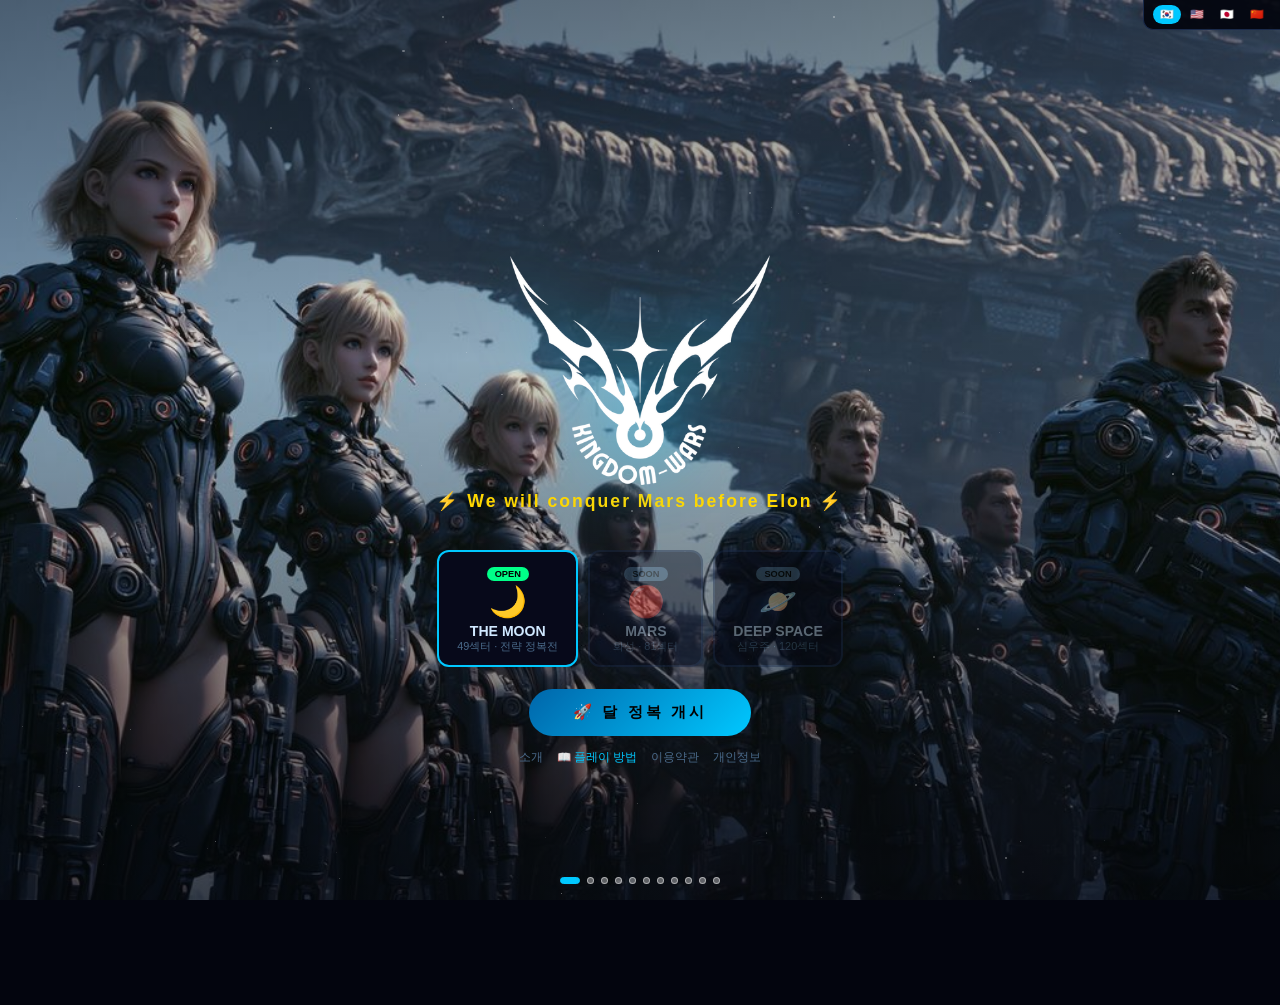
==== commit 9e092eed: "v1.5 - Full audit fixes: HUD labels, commander title, skills chips, attack modes, SEC_RES labels, bo" ====
--- a/index.html
+++ b/index.html
@@ -732,10 +732,10 @@
     <div class="sp-title"><span id="i-c-starter">🎁 스타터 패키지</span></div>
     <div class="sp-items">
       <div class="sp-i"><div class="sp-icon">🚀</div><div class="sp-val"><span id="i-c-s1">전투기×3</span></div><div class="sp-lbl"><span id="i-c-s1l">즉시배치</span></div></div>
-      <div class="sp-i"><div class="sp-icon">🪙</div><div class="sp-val">1,200</div><div class="sp-lbl">코인</div></div>
+      <div class="sp-i"><div class="sp-icon">🪙</div><div class="sp-val">1,200</div><div class="sp-lbl" id="i-sp-coin">코인</div></div>
       <div class="sp-i"><div class="sp-icon">⚡</div><div class="sp-val">2,400</div><div class="sp-lbl">He-3</div></div>
-      <div class="sp-i"><div class="sp-icon">💎</div><div class="sp-val">80</div><div class="sp-lbl">레골리스</div></div>
-      <div class="sp-i"><div class="sp-icon">😤</div><div class="sp-val">100%</div><div class="sp-lbl">사기</div></div>
+      <div class="sp-i"><div class="sp-icon">💎</div><div class="sp-val">80</div><div class="sp-lbl" id="i-sp-reg">레골리스</div></div>
+      <div class="sp-i"><div class="sp-icon">😤</div><div class="sp-val">100%</div><div class="sp-lbl" id="i-sp-morale">사기</div></div>
     </div>
   </div>
   <button class="btn-cmd-ok" id="btn-cmd-ok" onclick="goGame()"><span id="i-c-go">🚀 출전!</span></button>
@@ -753,8 +753,8 @@
       <span class="streak-badge" id="streak-badge" style="display:none">🔥 1일</span>
     </div>
     <div class="hud-r">
-      <div class="hud-pill">🏳️<span class="rv" id="rs">0</span>섹터</div>
-      <div class="hud-pill">⚔️<span class="rv" id="rw">0</span>승</div>
+      <div class="hud-pill">🏳️<span class="rv" id="rs">0</span><span id="i-hud-sec">섹터</span></div>
+      <div class="hud-pill">⚔️<span class="rv" id="rw">0</span><span id="i-hud-wins">승</span></div>
       <div class="hud-pill">🛩️<span class="rv" id="sc-cnt">0</span></div>
       <button id="bgm-btn" onclick="toggleBGM()" style="padding:2px 7px;border:1px solid var(--border);border-radius:11px;background:transparent;color:var(--muted);font-size:.6rem;cursor:pointer">🔇</button>
     </div>
@@ -764,7 +764,7 @@
   <div class="morale-bar">
     <div class="morale-pill">
       <span style="font-size:.72rem">😤</span>
-      <span style="font-size:.6rem;color:var(--muted);min-width:28px">사기</span>
+      <span style="font-size:.6rem;color:var(--muted);min-width:28px" id="i-hud-morale">사기</span>
       <div class="morale-track"><div class="morale-fill" id="morale-fill" style="width:100%;background:var(--green)"></div></div>
       <span class="morale-val" id="morale-val" style="color:var(--green)">100%</span>
     </div>
@@ -781,9 +781,9 @@
   </div>
 
   <div class="res-bar">
-    <div class="res-item">⚡<span class="rv" id="res-he3">2,400</span><span style="color:var(--muted);font-size:.6rem">He-3</span><span class="res-rate" id="rate-he3">+0/턴</span></div>
-    <div class="res-item">💎<span class="rv" id="res-reg" style="color:var(--purple)">80</span><span style="color:var(--muted);font-size:.6rem">Reg</span><span class="res-rate" id="rate-reg">+0/턴</span></div>
-    <div class="res-item">🌊<span class="rv" id="res-h2o" style="color:var(--teal)">120</span><span style="color:var(--muted);font-size:.6rem">H₂O</span><span class="res-rate" id="rate-h2o">+0/턴</span></div>
+    <div class="res-item">⚡<span class="rv" id="res-he3">2,400</span><span style="color:var(--muted);font-size:.6rem">He-3</span><span class="res-rate" id="rate-he3">+0</span></div>
+    <div class="res-item">💎<span class="rv" id="res-reg" style="color:var(--purple)">80</span><span style="color:var(--muted);font-size:.6rem">Reg</span><span class="res-rate" id="rate-reg">+0</span></div>
+    <div class="res-item">🌊<span class="rv" id="res-h2o" style="color:var(--teal)">120</span><span style="color:var(--muted);font-size:.6rem">H₂O</span><span class="res-rate" id="rate-h2o">+0</span></div>
     <div class="res-item" style="margin-left:auto">🪙<span class="rv" id="rc">1,200</span></div>
   </div>
   <div class="news-ticker"><span class="news-lbl">🛸 SPACE</span><div class="news-scroll" id="news-scroll"></div></div>
@@ -792,7 +792,7 @@
     <button class="vtbtn" id="vt0" onclick="switchView(0)"><span id="i-v-ship">🛸 내 함선</span></button>
     <button class="vtbtn active" id="vt2" onclick="switchView(2)"><span id="i-v-battle">⚔️ 전투 맵</span></button>
     <div class="turn-info">
-      <span style="color:var(--muted);font-size:.64rem">턴</span>
+      <span style="color:var(--muted);font-size:.64rem" id="i-turn-word">턴</span>
       <span class="turn-num" id="turn-num">1</span>
       <button class="btn-et" onclick="endTurn()"><span id="i-end-turn">턴 종료 ▶</span></button>
       <button class="btn-et" onclick="showBattleStats()" title="전투 통계" style="background:var(--panel);border:1px solid var(--accent)">📊</button>
@@ -827,7 +827,7 @@
       </div>
       <div class="unit-list" id="ulist"></div>
       <div class="ps"><button class="btn-buy" onclick="buyUnit()"><span id="i-btn-buy">+ 구매 500🪙</span></button>
-    <button class="btn-buy" onclick="openExchange()" style="margin-left:4px;background:var(--panel);border:1px solid var(--gold);color:var(--gold)">🏪 교환</button></div>
+    <button class="btn-buy" onclick="openExchange()" style="margin-left:4px;background:var(--panel);border:1px solid var(--gold);color:var(--gold)">🏪 <span id="i-exch-btn">교환</span></button></div>
       <div class="sel-big" id="sel-big">
         <div class="plbl"><span id="i-g-sel">선택된 유닛</span></div>
         <div id="sel-big-content" style="color:var(--muted);font-size:.68rem;text-align:center;padding:7px 0"><span id="i-g-sel-hint">클릭하여 선택</span></div>
@@ -848,9 +848,9 @@
       <div class="ps" style="flex:1">
         <div id="streak-badge" style="display:none;text-align:center;padding:8px;margin-bottom:8px;background:linear-gradient(135deg,rgba(255,136,0,.2),rgba(255,58,58,.2));border:1px solid var(--orange);border-radius:10px">
           <div style="font-size:1.4rem;font-weight:900;color:var(--orange)" id="streak-num">🔥 0</div>
-          <div style="font-size:.6rem;color:var(--gold)" id="streak-mult">연승 보너스 +0%</div>
+          <div style="font-size:.6rem;color:var(--gold)" id="streak-mult"></div>
         </div>
-        <div class="plbl" style="color:var(--accent)">📋 미션</div>
+        <div class="plbl" style="color:var(--accent)">📋 <span id="i-mission-hdr">미션</span></div>
         <div id="mission-container"></div>
         <div class="plbl"><span id="i-g-log">전황</span></div>
         <div id="minilog" style="font-size:.6rem;color:var(--muted);line-height:1.7"></div>
@@ -1226,6 +1226,16 @@
     grade_s:"압도적 승리!",grade_a:"완벽한 승리",grade_b:"승리",grade_c:"신승",loot_coin:"코인",loot_reg:"레골리스",loot_title:"🎁 전리품",crit:"💥 크리티컬!",streak_lbl:"연승",streak_bonus:"전투력",streak_win:"연승",stats_title:"📊 전투 통계",stat_wins:"🏆 승리",stat_kills:"⚔️ 총 킬",stat_streak:"🔥 최고 연승",stat_lv:"⭐ 레벨",close:"닫기",new_tag:"NEW!",sector_take:"점령",
   
     nav_about:"소개",nav_terms:"이용약관",nav_privacy:"개인정보",
+  
+    hud_sec:"섹터",hud_wins:"승",hud_morale:"사기",
+  
+    turn_word:"턴",exch_btn:"교환",
+  
+    mission_hdr:"미션",
+  
+    sp_reg:"레골리스",
+  
+    sp_coin:"코인",
   },
   en:{
     moon_sub:"49 Sectors · Strategic Conquest",mars_sub:"Mars · 81 Sectors",space_sub:"Deep Space · 120 Sectors",
@@ -1286,6 +1296,16 @@
     grade_s:"Flawless Victory!",grade_a:"Perfect Win",grade_b:"Victory",grade_c:"Narrow Win",loot_coin:"Coins",loot_reg:"Regolith",loot_title:"🎁 Loot",crit:"💥 CRITICAL!",streak_lbl:"Streak",streak_bonus:"Power",streak_win:"Win Streak",stats_title:"📊 Battle Stats",stat_wins:"🏆 Wins",stat_kills:"⚔️ Total Kills",stat_streak:"🔥 Best Streak",stat_lv:"⭐ Level",close:"Close",new_tag:"NEW!",sector_take:"Captured",
   
     nav_about:"About",nav_terms:"Terms",nav_privacy:"Privacy",
+  
+    hud_sec:" Sectors",hud_wins:" Wins",hud_morale:"Morale",
+  
+    turn_word:"Turn",exch_btn:"Exchange",
+  
+    mission_hdr:"Missions",
+  
+    sp_reg:"Regolith",
+  
+    sp_coin:"Coins",
   },
   ja:{
     moon_sub:"49セクター · 戦略征服戦",mars_sub:"火星 · 81セクター",space_sub:"深宇宙 · 120セクター",
@@ -1346,6 +1366,16 @@
     grade_s:"圧倒的勝利！",grade_a:"完璧な勝利",grade_b:"勝利",grade_c:"辛勝",loot_coin:"コイン",loot_reg:"レゴリス",loot_title:"🎁 戦利品",crit:"💥 クリティカル！",streak_lbl:"連勝",streak_bonus:"戦闘力",streak_win:"連勝",stats_title:"📊 戦闘統計",stat_wins:"🏆 勝利",stat_kills:"⚔️ 総キル",stat_streak:"🔥 最高連勝",stat_lv:"⭐ レベル",close:"閉じる",new_tag:"NEW!",sector_take:"占領",
   
     nav_about:"概要",nav_terms:"利用規約",nav_privacy:"プライバシー",
+  
+    hud_sec:"セクター",hud_wins:"勝",hud_morale:"士気",
+  
+    turn_word:"ターン",exch_btn:"交換",
+  
+    mission_hdr:"ミッション",
+  
+    sp_reg:"レゴリス",
+  
+    sp_coin:"コイン",
   },
   zh:{
     moon_sub:"49扇区 · 战略征服战",mars_sub:"火星 · 81扇区",space_sub:"深空 · 120扇区",
@@ -1406,6 +1436,16 @@
     grade_s:"压倒性胜利！",grade_a:"完美胜利",grade_b:"胜利",grade_c:"险胜",loot_coin:"金币",loot_reg:"风化层",loot_title:"🎁 战利品",crit:"💥 暴击！",streak_lbl:"连胜",streak_bonus:"战斗力",streak_win:"连胜",stats_title:"📊 战斗统计",stat_wins:"🏆 胜利",stat_kills:"⚔️ 总击杀",stat_streak:"🔥 最高连胜",stat_lv:"⭐ 等级",close:"关闭",new_tag:"NEW!",sector_take:"占领",
   
     nav_about:"关于",nav_terms:"服务条款",nav_privacy:"隐私",
+  
+    hud_sec:"区域",hud_wins:"胜",hud_morale:"士气",
+  
+    turn_word:"回合",exch_btn:"兑换",
+  
+    mission_hdr:"任务",
+  
+    sp_reg:"风化层",
+  
+    sp_coin:"金币",
   }
 };
 let _L="ko";
@@ -1417,7 +1457,7 @@
 }
 
 // ═══ 게임 콘텐츠 런타임 번역 ═══
-const G_TR = {"전투기": {"en": "Fighter", "ja": "戦闘機", "zh": "战斗机"}, "구축함": {"en": "Destroyer", "ja": "駆逐艦", "zh": "驱逐舰"}, "순양함": {"en": "Cruiser", "ja": "巡洋艦", "zh": "巡洋舰"}, "전투함": {"en": "Battleship", "ja": "戦艦", "zh": "战舰"}, "모선": {"en": "Mothership", "ja": "母艦", "zh": "母舰"}, "레이저 메카": {"en": "Laser Mech", "ja": "レーザーメカ", "zh": "激光机甲"}, "미사일 메카": {"en": "Missile Mech", "ja": "ミサイルメカ", "zh": "导弹机甲"}, "장갑 메카": {"en": "Armored Mech", "ja": "装甲メカ", "zh": "装甲机甲"}, "격투 메카": {"en": "Melee Mech", "ja": "格闘メカ", "zh": "格斗机甲"}, "에이스 파일럿": {"en": "Ace Pilot", "ja": "エースパイロット", "zh": "王牌飞行员"}, "선제타격": {"en": "First Strike", "ja": "先制攻撃", "zh": "先制打击"}, "편대비행": {"en": "Formation", "ja": "編隊飛行", "zh": "编队飞行"}, "어뢰": {"en": "Torpedo", "ja": "魚雷", "zh": "鱼雷"}, "대잠": {"en": "Anti-Sub", "ja": "対潜", "zh": "反潜"}, "관통샷": {"en": "Piercing Shot", "ja": "貫通ショット", "zh": "穿透射击"}, "급강하": {"en": "Dive", "ja": "急降下", "zh": "俯冲"}, "기동회피": {"en": "Evasion", "ja": "機動回避", "zh": "机动回避"}, "광역포격": {"en": "Barrage", "ja": "広域砲撃", "zh": "范围炮击"}, "실드흡수": {"en": "Shield Drain", "ja": "シールド吸収", "zh": "护盾吸收"}, "반격": {"en": "Counter", "ja": "反撃", "zh": "反击"}, "필살기": {"en": "Ultimate", "ja": "必殺技", "zh": "必杀技"}, "철벽": {"en": "Iron Wall", "ja": "鉄壁", "zh": "铁壁"}, "전술방어": {"en": "Tactical Defense", "ja": "戦術防御", "zh": "战术防御"}, "함포폭격": {"en": "Naval Bombard", "ja": "艦砲爆撃", "zh": "舰炮轰炸"}, "격납출격": {"en": "Hangar Launch", "ja": "格納出撃", "zh": "机库出击"}, "함대결전": {"en": "Fleet Battle", "ja": "艦隊決戦", "zh": "舰队决战"}, "드론": {"en": "Drone", "ja": "ドローン", "zh": "无人机"}, "유도탄": {"en": "Guided Missile", "ja": "誘導弾", "zh": "制导弹"}, "과열": {"en": "Overheat", "ja": "オーバーヒート", "zh": "过热"}, "강타": {"en": "Smash", "ja": "強打", "zh": "重击"}, "관통": {"en": "Pierce", "ja": "貫通", "zh": "穿透"}, "미사일": {"en": "Missile", "ja": "ミサイル", "zh": "导弹"}, "레이저포": {"en": "Laser Cannon", "ja": "レーザー砲", "zh": "激光炮"}, "레이저": {"en": "Laser", "ja": "レーザー", "zh": "激光"}, "장갑": {"en": "Armor", "ja": "装甲", "zh": "装甲"}, "달의 지배자": {"en": "Lunar Ruler", "ja": "月の支配者", "zh": "月球统治者"}, "우주 패권자": {"en": "Space Hegemon", "ja": "宇宙覇者", "zh": "太空霸主"}, "태양계의 왕": {"en": "King of the Solar System", "ja": "太陽系の王", "zh": "太阳系之王"}, "달의 여왕": {"en": "Moon Queen", "ja": "月の女王", "zh": "月之女王"}, "달의 전설": {"en": "Moon Legend", "ja": "月の伝説", "zh": "月之传奇"}, "헬륨 사냥꾼": {"en": "Helium Hunter", "ja": "ヘリウムハンター", "zh": "氦猎人"}, "철의 군주": {"en": "Iron Lord", "ja": "鉄の君主", "zh": "钢铁君主"}, "철의 장군": {"en": "Iron General", "ja": "鉄の将軍", "zh": "钢铁将军"}, "첫 승리": {"en": "First Blood", "ja": "初勝利", "zh": "首胜"}, "정복자": {"en": "Conqueror", "ja": "征服者", "zh": "征服者"}, "대정복자": {"en": "Grand Conqueror", "ja": "大征服者", "zh": "大征服者"}, "부자": {"en": "Wealthy", "ja": "富豪", "zh": "富豪"}, "정찰왕": {"en": "Scout King", "ja": "偵察王", "zh": "侦察王"}, "연속 접속": {"en": "Daily Streak", "ja": "連続ログイン", "zh": "连续登录"}, "전략가": {"en": "Strategist", "ja": "戦略家", "zh": "战略家"}, "대전략가": {"en": "Grand Strategist", "ja": "大戦略家", "zh": "大战略家"}, "사기 충천": {"en": "High Morale", "ja": "士気高揚", "zh": "士气高涨"}, "수호자": {"en": "Guardian", "ja": "守護者", "zh": "守护者"}, "첫 전투에서 승리": {"en": "Win your first battle", "ja": "初戦闘で勝利", "zh": "赢得首场战斗"}, "5개 섹터 점령": {"en": "Capture 5 sectors", "ja": "5セクター占領", "zh": "占领5个区域"}, "15개 섹터 점령": {"en": "Capture 15 sectors", "ja": "15セクター占領", "zh": "占领15个区域"}, "He-3 10,000 보유": {"en": "Hold 10,000 He-3", "ja": "He-3を10,000保有", "zh": "持有10,000氦-3"}, "정찰 5회 성공": {"en": "Scout 5 times", "ja": "偵察5回成功", "zh": "侦察成功5次"}, "5일 연속 접속": {"en": "5-day login streak", "ja": "5日連続ログイン", "zh": "连续登录5天"}, "20턴 도달": {"en": "Reach turn 20", "ja": "20ターン到達", "zh": "到达第20回合"}, "50턴 도달": {"en": "Reach turn 50", "ja": "50ターン到達", "zh": "到达第50回合"}, "사기 100% 유지 5턴": {"en": "Keep 100% morale for 5 turns", "ja": "士気100%を5ターン維持", "zh": "保持100%士气5回合"}, "적 공격 3회 방어": {"en": "Defend 3 enemy attacks", "ja": "敵の攻撃を3回防御", "zh": "防御3次敌方攻击"}, "3개 섹터 점령": {"en": "Capture 3 sectors", "ja": "3セクター占領", "zh": "占领3个区域"}, "8개 섹터 점령": {"en": "Capture 8 sectors", "ja": "8セクター占領", "zh": "占领8个区域"}, "전체 정복": {"en": "Total Conquest", "ja": "全征服", "zh": "全面征服"}, "10턴 생존": {"en": "Survive 10 turns", "ja": "10ターン生存", "zh": "生存10回合"}, "He-3 5,000 모으기": {"en": "Gather 5,000 He-3", "ja": "He-3を5,000集める", "zh": "收集5,000氦-3"}, "용병 출현!": {"en": "Mercenaries!", "ja": "傭兵出現！", "zh": "雇佣兵出现！"}, "기술 돌파!": {"en": "Tech Breakthrough!", "ja": "技術突破！", "zh": "技术突破！"}, "유성우!": {"en": "Meteor Shower!", "ja": "流星群！", "zh": "流星雨！"}, "동맹 제안": {"en": "Alliance Offer", "ja": "同盟提案", "zh": "同盟提议"}, "에너지 폭풍!": {"en": "Energy Storm!", "ja": "エネルギー嵐！", "zh": "能量风暴！"}, "보물 발견!": {"en": "Treasure Found!", "ja": "宝物発見！", "zh": "发现宝藏！"}, "소행성 충돌!": {"en": "Asteroid Impact!", "ja": "小惑星衝突！", "zh": "小行星撞击！"}, "태양풍 발생": {"en": "Solar Wind", "ja": "太陽風発生", "zh": "太阳风"}, "UN 평화 협정": {"en": "UN Peace Treaty", "ja": "UN和平協定", "zh": "联合国和平协定"}, "용병 부대가 합류를 제안합니다.": {"en": "A mercenary unit offers to join.", "ja": "傭兵部隊が合流を提案します。", "zh": "雇佣兵部队提议加入。"}, "연구소에서 신기술을 개발했습니다!": {"en": "The lab developed new tech!", "ja": "研究所が新技術を開発しました！", "zh": "实验室开发了新技术！"}, "유성우가 쏟아집니다!": {"en": "Meteors rain down!", "ja": "流星群が降り注ぎます！", "zh": "流星倾泻而下！"}, "중립 세력이 동맹을 제안합니다.": {"en": "A neutral faction proposes an alliance.", "ja": "中立勢力が同盟を提案します。", "zh": "中立势力提议结盟。"}, "강력한 에너지 파동이 감지됩니다!": {"en": "A powerful energy surge detected!", "ja": "強力なエネルギー波動を検知！", "zh": "检测到强大能量波动！"}, "고대 유적에서 보물을 발견했습니다!": {"en": "Treasure found in ancient ruins!", "ja": "古代遺跡で宝物を発見！", "zh": "在古代遗迹中发现宝藏！"}, "달에 소행성이 충돌했습니다.": {"en": "An asteroid struck the Moon.", "ja": "月に小惑星が衝突しました。", "zh": "小行星撞击了月球。"}, "강력한 태양풍이 에너지 무기를 강화합니다.": {"en": "Solar wind boosts energy weapons.", "ja": "太陽風がエネルギー兵器を強化します。", "zh": "太阳风增强能量武器。"}, "UN이 긴급 평화 협정을 선포했습니다.": {"en": "The UN declared an emergency peace treaty.", "ja": "UNが緊急和平協定を宣言しました。", "zh": "联合国宣布紧急和平协定。"}, "강력한 연설로 군의 사기가 솟구칩니다!": {"en": "A powerful speech lifts morale!", "ja": "力強い演説で士気が高まります！", "zh": "激昂的演讲提振士气！"}, "대규모 H₂O 빙하가 발견되었습니다!": {"en": "A massive H₂O glacier discovered!", "ja": "大規模なH₂O氷河が発見されました！", "zh": "发现大规模H₂O冰川！"}, "새로운 레골리스 결정체 광맥!": {"en": "New regolith crystal vein!", "ja": "新しいレゴリス結晶鉱脈！", "zh": "新的风化层晶体矿脉！"}, "전투기 +2 즉시 획득": {"en": "Gain +2 Fighters instantly", "ja": "戦闘機+2を即獲得", "zh": "立即获得+2战斗机"}, "다음 3턴 전투력 +25%": {"en": "+25% power for next 3 turns", "ja": "次の3ターン戦闘力+25%", "zh": "接下来3回合战斗力+25%"}, "무작위 3섹터 자원 2배": {"en": "2x resources in 3 random sectors", "ja": "ランダム3セクター資源2倍", "zh": "随机3个区域资源翻倍"}, "빈 섹터 1개 무료 획득": {"en": "Gain 1 empty sector free", "ja": "空セクター1つ無料獲得", "zh": "免费获得1个空区域"}, "He-3 +500, 사기 +15%": {"en": "He-3 +500, Morale +15%", "ja": "He-3+500、士気+15%", "zh": "氦-3+500，士气+15%"}, "코인 +800": {"en": "Coins +800", "ja": "コイン+800", "zh": "金币+800"}, "H₂O +200 즉시 획득": {"en": "Gain H₂O +200 instantly", "ja": "H₂O+200を即獲得", "zh": "立即获得H₂O+200"}, "레골리스 +50 + 사기 +10": {"en": "Regolith +50 + Morale +10", "ja": "レゴリス+50＋士気+10", "zh": "风化层+50+士气+10"}, "사기 +30% 즉시 회복": {"en": "Restore Morale +30% instantly", "ja": "士気+30%即回復", "zh": "立即恢复士气+30%"}, "레이저 유닛 전투력 +30% (1턴)": {"en": "Laser units +30% power (1 turn)", "ja": "レーザーユニット戦闘力+30%（1ターン）", "zh": "激光兵种战斗力+30%（1回合）"}, "전 공격 정확도 -20% (1턴)": {"en": "All attacks -20% accuracy (1 turn)", "ja": "全攻撃命中-20%（1ターン）", "zh": "全攻击命中-20%（1回合）"}, "유닛 부족 - 구매/턴종료": {"en": "No units - buy/end turn", "ja": "ユニット不足-購入/ターン終了", "zh": "兵种不足-购买/结束回合"}, "유닛 선택 필요": {"en": "Select a unit", "ja": "ユニット選択が必要", "zh": "需要选择兵种"}, "유닛 없음": {"en": "No units", "ja": "ユニットなし", "zh": "无兵种"}, "섹터 선택 필요": {"en": "Select a sector", "ja": "セクター選択が必要", "zh": "需要选择区域"}, "출격 유닛 없음": {"en": "No units to deploy", "ja": "出撃ユニットなし", "zh": "无出击兵种"}, "He-3 부족": {"en": "Not enough He-3", "ja": "He-3不足", "zh": "氦-3不足"}, "코인 부족": {"en": "Not enough coins", "ja": "コイン不足", "zh": "金币不足"}, "자원 부족": {"en": "Not enough resources", "ja": "資源不足", "zh": "资源不足"}, "잠시 후": {"en": "Wait a moment", "ja": "しばらくお待ちを", "zh": "请稍候"}, "교환 완료": {"en": "Exchange complete", "ja": "交換完了", "zh": "兑换完成"}, "배치 완료!": {"en": "Deployed!", "ja": "配置完了！", "zh": "部署完成！"}, "정찰 성공!": {"en": "Scout success!", "ja": "偵察成功！", "zh": "侦察成功！"}, "레이더 설치!": {"en": "Radar installed!", "ja": "レーダー設置！", "zh": "雷达已安装！"}, "정찰기 없음": {"en": "No scouts", "ja": "偵察機なし", "zh": "无侦察机"}, "정찰기 획득!": {"en": "Scout gained!", "ja": "偵察機獲得！", "zh": "获得侦察机！"}, "보너스 수령!": {"en": "Bonus claimed!", "ja": "ボーナス受取！", "zh": "领取奖励！"}, "레벨 업!": {"en": "Level Up!", "ja": "レベルアップ！", "zh": "升级！"}, "유닛 획득!": {"en": "Unit acquired!", "ja": "ユニット獲得！", "zh": "获得兵种！"}, "격추됨!": {"en": "Shot down!", "ja": "撃墜！", "zh": "被击落！"}, "결사 항전!": {"en": "Last Stand!", "ja": "決死抗戦！", "zh": "殊死抵抗！"}, "턴은 2초에 1번": {"en": "1 turn per 2 seconds", "ja": "ターンは2秒に1回", "zh": "每2秒1回合"}, "필요: ": {"en": "Need: ", "ja": "必要: ", "zh": "需要: "}, " / 보유: ": {"en": " / Have: ", "ja": " / 保有: ", "zh": " / 持有: "}, "+버튼으로 유닛 수량을 선택하세요": {"en": "Use + to select unit quantity", "ja": "+ボタンでユニット数を選択", "zh": "用+按钮选择兵种数量"}, "패배...": {"en": "Defeat...", "ja": "敗北...", "zh": "失败..."}, "달 정복 완료!": {"en": "Moon Conquered!", "ja": "月征服完了！", "zh": "征服月球！"}, "다시 도전": {"en": "Try Again", "ja": "再挑戦", "zh": "再次挑战"}, "없음": {"en": "None", "ja": "なし", "zh": "无"}, "일반": {"en": "Normal", "ja": "通常", "zh": "普通"}, "회": {"en": "x", "ja": "回", "zh": "次"}, "전섹터": {"en": "All Sectors", "ja": "全セクター", "zh": "全区域"}, "크레이터": {"en": "Crater", "ja": "クレーター", "zh": "陨石坑"}, "지휘관": {"en": "Commander", "ja": "司令官", "zh": "指挥官"}, "정면 돌격": {"en": "Direct Assault", "ja": "正面突撃", "zh": "正面强攻"}, "정밀 타격": {"en": "Precision Strike", "ja": "精密打撃", "zh": "精准打击"}, "포위 공격": {"en": "Encirclement", "ja": "包囲攻撃", "zh": "包围攻击"}, "함선": {"en": "Ships", "ja": "艦船", "zh": "舰船"}, "에이스": {"en": "Aces", "ja": "エース", "zh": "王牌"}, "메카": {"en": "Mechs", "ja": "メカ", "zh": "机甲"}, "상성": {"en": "Matchup", "ja": "相性", "zh": "相克"}, "유닛": {"en": "Unit", "ja": "ユニット", "zh": "兵种"}, "전투력": {"en": "Power", "ja": "戦闘力", "zh": "战斗力"}, "별명": {"en": "Nickname", "ja": "ニックネーム", "zh": "昵称"}, "보유": {"en": "Owned", "ja": "保有", "zh": "持有"}, "사기": {"en": "Morale", "ja": "士気", "zh": "士气"}, "생산": {"en": "Output", "ja": "生産", "zh": "产出"}, "섹터": {"en": "Sector", "ja": "セクター", "zh": "区域"}, "소유": {"en": "Owner", "ja": "所有", "zh": "所有者"}, "승리": {"en": "Wins", "ja": "勝利", "zh": "胜利"}, "자원": {"en": "Resource", "ja": "資源", "zh": "资源"}, "점령 섹터": {"en": "Sectors Held", "ja": "占領セクター", "zh": "占领区域"}, "대한민국": {"en": "Korea", "ja": "韓国", "zh": "韩国"}, "미국": {"en": "USA", "ja": "アメリカ", "zh": "美国"}, "중국": {"en": "China", "ja": "中国", "zh": "中国"}, "일본": {"en": "Japan", "ja": "日本", "zh": "日本"}, "러시아": {"en": "Russia", "ja": "ロシア", "zh": "俄罗斯"}, "독일": {"en": "Germany", "ja": "ドイツ", "zh": "德国"}, "프랑스": {"en": "France", "ja": "フランス", "zh": "法国"}, "영국": {"en": "UK", "ja": "イギリス", "zh": "英国"}, "인도": {"en": "India", "ja": "インド", "zh": "印度"}, "브라질": {"en": "Brazil", "ja": "ブラジル", "zh": "巴西"}, "캐나다": {"en": "Canada", "ja": "カナダ", "zh": "加拿大"}, "호주": {"en": "Australia", "ja": "オーストラリア", "zh": "澳大利亚"}, "멕시코": {"en": "Mexico", "ja": "メキシコ", "zh": "墨西哥"}, "인도네시아": {"en": "Indonesia", "ja": "インドネシア", "zh": "印度尼西亚"}, "아르헨티나": {"en": "Argentina", "ja": "アルゼンチン", "zh": "阿根廷"}, "네덜란드": {"en": "Netherlands", "ja": "オランダ", "zh": "荷兰"}, "사우디": {"en": "Saudi Arabia", "ja": "サウジ", "zh": "沙特"}, "터키": {"en": "Turkey", "ja": "トルコ", "zh": "土耳其"}, "폴란드": {"en": "Poland", "ja": "ポーランド", "zh": "波兰"}, "스웨덴": {"en": "Sweden", "ja": "スウェーデン", "zh": "瑞典"}, "태국": {"en": "Thailand", "ja": "タイ", "zh": "泰国"}, "나이지리아": {"en": "Nigeria", "ja": "ナイジェリア", "zh": "尼日利亚"}, "이집트": {"en": "Egypt", "ja": "エジプト", "zh": "埃及"}, "남아공": {"en": "South Africa", "ja": "南アフリカ", "zh": "南非"}, "베트남": {"en": "Vietnam", "ja": "ベトナム", "zh": "越南"}, "이란": {"en": "Iran", "ja": "イラン", "zh": "伊朗"}, "이스라엘": {"en": "Israel", "ja": "イスラエル", "zh": "以色列"}, "파키스탄": {"en": "Pakistan", "ja": "パキスタン", "zh": "巴基斯坦"}, "우크라이나": {"en": "Ukraine", "ja": "ウクライナ", "zh": "乌克兰"}, "노르웨이": {"en": "Norway", "ja": "ノルウェー", "zh": "挪威"}, "필리핀": {"en": "Philippines", "ja": "フィリピン", "zh": "菲律宾"}, "카자흐스탄": {"en": "Kazakhstan", "ja": "カザフスタン", "zh": "哈萨克斯坦"}, "스페인": {"en": "Spain", "ja": "スペイン", "zh": "西班牙"}, "이탈리아": {"en": "Italy", "ja": "イタリア", "zh": "意大利"}, "고요": {"en": "Tranquility", "ja": "静けさ", "zh": "静海"}, "폭풍": {"en": "Storm", "ja": "嵐", "zh": "风暴"}, "위기해": {"en": "Sea of Crises", "ja": "危難の海", "zh": "危海"}, "샤클턴": {"en": "Shackleton", "ja": "シャクルトン", "zh": "沙克尔顿"}, "코페르니쿠스": {"en": "Copernicus", "ja": "コペルニクス", "zh": "哥白尼"}, "티코": {"en": "Tycho", "ja": "ティコ", "zh": "第谷"}, "플라톤": {"en": "Plato", "ja": "プラトン", "zh": "柏拉图"}, "아리스타르코스": {"en": "Aristarchus", "ja": "アリスタルコス", "zh": "阿里斯塔克斯"}, "비의海": {"en": "Sea of Rains", "ja": "雨の海", "zh": "雨海"}, "구름海": {"en": "Sea of Clouds", "ja": "雲の海", "zh": "云海"}, "지식海": {"en": "Sea of Knowledge", "ja": "知識の海", "zh": "知海"}, "프톨레마이오스": {"en": "Ptolemaeus", "ja": "プトレマイオス", "zh": "托勒密"}, "달뒷면": {"en": "Far Side", "ja": "月の裏側", "zh": "月背"}, "남극": {"en": "South Pole", "ja": "南極", "zh": "南极"}, "북극": {"en": "North Pole", "ja": "北極", "zh": "北极"}, "세레니티": {"en": "Serenity", "ja": "晴れの海", "zh": "澄海"}, "사빈": {"en": "Sabine", "ja": "サビーヌ", "zh": "萨拜因"}, "빌헬름": {"en": "Wilhelm", "ja": "ウィルヘルム", "zh": "威廉"}, "아이트켄": {"en": "Aitken", "ja": "エイトケン", "zh": "艾特肯"}, "허블": {"en": "Hubble", "ja": "ハッブル", "zh": "哈勃"}, "풍요海": {"en": "Sea of Fertility", "ja": "豊かの海", "zh": "丰海"}, "메시에": {"en": "Messier", "ja": "メシエ", "zh": "梅西耶"}, "페타비우스": {"en": "Petavius", "ja": "ペタヴィウス", "zh": "佩塔维乌斯"}, "란그레누스": {"en": "Langrenus", "ja": "ラングレヌス", "zh": "兰格伦"}, "스테비누스": {"en": "Stevinus", "ja": "ステヴィヌス", "zh": "斯蒂维纽斯"}, "풀처리무스": {"en": "Fracastorius", "ja": "フラカストリウス", "zh": "弗拉卡斯托里乌斯"}, "지오르다노": {"en": "Giordano", "ja": "ジョルダーノ", "zh": "焦尔达诺"}, "코롤레프": {"en": "Korolev", "ja": "コロリョフ", "zh": "科罗廖夫"}, "⚡레이저+15%": {"en": "⚡Laser +15%", "ja": "⚡レーザー+15%", "zh": "⚡激光+15%"}, "🛡️크레이터+20%": {"en": "🛡️Crater +20%", "ja": "🛡️クレーター+20%", "zh": "🛡️陨石坑+20%"}, "⭐에이스+20%": {"en": "⭐Ace +20%", "ja": "⭐エース+20%", "zh": "⭐王牌+20%"}, "⭐에이스+30%": {"en": "⭐Ace +30%", "ja": "⭐エース+30%", "zh": "⭐王牌+30%"}, "😤사기유지+10%": {"en": "😤Morale hold +10%", "ja": "😤士気維持+10%", "zh": "😤士气保持+10%"}, "😤사기+10%": {"en": "😤Morale +10%", "ja": "😤士気+10%", "zh": "😤士气+10%"}, "😤사기+15%": {"en": "😤Morale +15%", "ja": "😤士気+15%", "zh": "😤士气+15%"}, "😤사기+20%": {"en": "😤Morale +20%", "ja": "😤士気+20%", "zh": "😤士气+20%"}, "😤사기면역": {"en": "😤Morale immune", "ja": "😤士気免疫", "zh": "😤士气免疫"}, "😤사기최고유지": {"en": "😤Max morale hold", "ja": "😤士気最高維持", "zh": "😤士气最高保持"}, "😤사기회복": {"en": "😤Morale recovery", "ja": "😤士気回復", "zh": "😤士气恢复"}, "💨기동+15%": {"en": "💨Mobility +15%", "ja": "💨機動+15%", "zh": "💨机动+15%"}, "💨기동+20%": {"en": "💨Mobility +20%", "ja": "💨機動+20%", "zh": "💨机动+20%"}, "💨전투기+20%": {"en": "💨Fighter +20%", "ja": "💨戦闘機+20%", "zh": "💨战斗机+20%"}, "🚀모선+20%": {"en": "🚀Mothership +20%", "ja": "🚀母艦+20%", "zh": "🚀母舰+20%"}, "🛡️방어+10%": {"en": "🛡️Defense +10%", "ja": "🛡️防御+10%", "zh": "🛡️防御+10%"}, "⚔️근접+25%": {"en": "⚔️Melee +25%", "ja": "⚔️近接+25%", "zh": "⚔️近战+25%"}, "⚔️전투+10%": {"en": "⚔️Combat +10%", "ja": "⚔️戦闘+10%", "zh": "⚔️战斗+10%"}, "⚡자원+10%": {"en": "⚡Resource +10%", "ja": "⚡資源+10%", "zh": "⚡资源+10%"}, "⚡레이저+20%": {"en": "⚡Laser +20%", "ja": "⚡レーザー+20%", "zh": "⚡激光+20%"}, "💎레골리스+25%": {"en": "💎Regolith +25%", "ja": "💎レゴリス+25%", "zh": "💎风化层+25%"}, "💎레골리스+30%": {"en": "💎Regolith +30%", "ja": "💎レゴリス+30%", "zh": "💎风化层+30%"}, "💎희귀+15%": {"en": "💎Rare +15%", "ja": "💎レア+15%", "zh": "💎稀有+15%"}, "💰코인+15%": {"en": "💰Coin +15%", "ja": "💰コイン+15%", "zh": "💰金币+15%"}, "🎯미사일+25%": {"en": "🎯Missile +25%", "ja": "🎯ミサイル+25%", "zh": "🎯导弹+25%"}, "🎋기술+20%": {"en": "🎋Tech +20%", "ja": "🎋技術+20%", "zh": "🎋科技+20%"}, "🌙시야개방": {"en": "🌙Vision reveal", "ja": "🌙視界開放", "zh": "🌙视野开放"}, "🌙자원+25%": {"en": "🌙Resource +25%", "ja": "🌙資源+25%", "zh": "🌙资源+25%"}, "👥병력2배": {"en": "👥2x troops", "ja": "👥兵力2倍", "zh": "👥兵力翻倍"}, "🏯요새무료": {"en": "🏯Free fortress", "ja": "🏯要塞無料", "zh": "🏯免费要塞"}, "🔮이벤트예고": {"en": "🔮Event preview", "ja": "🔮イベント予告", "zh": "🔮事件预告"}, "💥크리티컬+15%": {"en": "💥Crit +15%", "ja": "💥クリティカル+15%", "zh": "💥暴击+15%"}, "점령": {"en": "Captured", "ja": "占領", "zh": "占领"}, "연승": {"en": "Win Streak", "ja": "連勝", "zh": "连胜"}, "전리품라벨": {"en": "🎁 Loot", "ja": "🎁 戦利品", "zh": "🎁 战利品"}, "점령로그": {"en": "Captured", "ja": "占領", "zh": "占领"}, "업적": {"en": "Achievement", "ja": "実績", "zh": "成就"}, "달성": {"en": "unlocked", "ja": "達成", "zh": "达成"}, "패배": {"en": "Defeat", "ja": "敗北", "zh": "失败"}, "정찰": {"en": "Scout", "ja": "偵察", "zh": "侦察"}, "구매": {"en": "Buy", "ja": "購入", "zh": "购买"}, "보너스": {"en": "Bonus", "ja": "ボーナス", "zh": "奖励"}, "경보": {"en": "Alert", "ja": "警報", "zh": "警报"}, "방어": {"en": "Defense", "ja": "防御", "zh": "防御"}, "함락": {"en": "Fallen", "ja": "陥落", "zh": "陷落"}, "레이더": {"en": "Radar", "ja": "レーダー", "zh": "雷达"}, "교환": {"en": "Exchange", "ja": "交換", "zh": "兑换"}, "생존왕": {"en": "Survivor", "ja": "生存王", "zh": "生存王"}, "베테랑": {"en": "Veteran", "ja": "ベテラン", "zh": "老兵"}, "전쟁 영웅": {"en": "War Hero", "ja": "戦争英雄", "zh": "战争英雄"}, "철벽 수비": {"en": "Iron Defense", "ja": "鉄壁の守り", "zh": "铁壁防守"}, "10개 섹터 점령": {"en": "Capture 10 sectors", "ja": "10セクター占領", "zh": "占领10个区域"}, "25개 섹터 점령": {"en": "Capture 25 sectors", "ja": "25セクター占領", "zh": "占领25个区域"}, "He-3 20,000 보유": {"en": "Hold 20,000 He-3", "ja": "He-3を20,000保有", "zh": "持有20,000氦-3"}, "30턴 도달": {"en": "Reach turn 30", "ja": "30ターン到達", "zh": "到达第30回合"}, "전 섹터 정복": {"en": "Conquer all sectors", "ja": "全セクター征服", "zh": "征服所有区域"}};
+const G_TR = {"자원 교환소": {"en": "Resource Exchange", "ja": "資源交換所", "zh": "资源交易所"}, "H₂O 얼음": {"en": "H₂O Ice", "ja": "H₂O氷", "zh": "H₂O冰"}, "레골리스": {"en": "Regolith", "ja": "レゴリス", "zh": "风化层"}, "He-3 광맥": {"en": "He-3 Vein", "ja": "He-3鉱脈", "zh": "氦-3矿脉"}, "턴": {"en": "turn", "ja": "ターン", "zh": "回合"}, "전투기": {"en": "Fighter", "ja": "戦闘機", "zh": "战斗机"}, "구축함": {"en": "Destroyer", "ja": "駆逐艦", "zh": "驱逐舰"}, "순양함": {"en": "Cruiser", "ja": "巡洋艦", "zh": "巡洋舰"}, "전투함": {"en": "Battleship", "ja": "戦艦", "zh": "战舰"}, "모선": {"en": "Mothership", "ja": "母艦", "zh": "母舰"}, "레이저 메카": {"en": "Laser Mech", "ja": "レーザーメカ", "zh": "激光机甲"}, "미사일 메카": {"en": "Missile Mech", "ja": "ミサイルメカ", "zh": "导弹机甲"}, "장갑 메카": {"en": "Armored Mech", "ja": "装甲メカ", "zh": "装甲机甲"}, "격투 메카": {"en": "Melee Mech", "ja": "格闘メカ", "zh": "格斗机甲"}, "에이스 파일럿": {"en": "Ace Pilot", "ja": "エースパイロット", "zh": "王牌飞行员"}, "선제타격": {"en": "First Strike", "ja": "先制攻撃", "zh": "先制打击"}, "편대비행": {"en": "Formation", "ja": "編隊飛行", "zh": "编队飞行"}, "어뢰": {"en": "Torpedo", "ja": "魚雷", "zh": "鱼雷"}, "대잠": {"en": "Anti-Sub", "ja": "対潜", "zh": "反潜"}, "관통샷": {"en": "Piercing Shot", "ja": "貫通ショット", "zh": "穿透射击"}, "급강하": {"en": "Dive", "ja": "急降下", "zh": "俯冲"}, "기동회피": {"en": "Evasion", "ja": "機動回避", "zh": "机动回避"}, "광역포격": {"en": "Barrage", "ja": "広域砲撃", "zh": "范围炮击"}, "실드흡수": {"en": "Shield Drain", "ja": "シールド吸収", "zh": "护盾吸收"}, "반격": {"en": "Counter", "ja": "反撃", "zh": "反击"}, "필살기": {"en": "Ultimate", "ja": "必殺技", "zh": "必杀技"}, "철벽": {"en": "Iron Wall", "ja": "鉄壁", "zh": "铁壁"}, "전술방어": {"en": "Tactical Defense", "ja": "戦術防御", "zh": "战术防御"}, "함포폭격": {"en": "Naval Bombard", "ja": "艦砲爆撃", "zh": "舰炮轰炸"}, "격납출격": {"en": "Hangar Launch", "ja": "格納出撃", "zh": "机库出击"}, "함대결전": {"en": "Fleet Battle", "ja": "艦隊決戦", "zh": "舰队决战"}, "드론": {"en": "Drone", "ja": "ドローン", "zh": "无人机"}, "유도탄": {"en": "Guided Missile", "ja": "誘導弾", "zh": "制导弹"}, "과열": {"en": "Overheat", "ja": "オーバーヒート", "zh": "过热"}, "강타": {"en": "Smash", "ja": "強打", "zh": "重击"}, "관통": {"en": "Pierce", "ja": "貫通", "zh": "穿透"}, "미사일": {"en": "Missile", "ja": "ミサイル", "zh": "导弹"}, "레이저포": {"en": "Laser Cannon", "ja": "レーザー砲", "zh": "激光炮"}, "레이저": {"en": "Laser", "ja": "レーザー", "zh": "激光"}, "장갑": {"en": "Armor", "ja": "装甲", "zh": "装甲"}, "달의 지배자": {"en": "Lunar Ruler", "ja": "月の支配者", "zh": "月球统治者"}, "우주 패권자": {"en": "Space Hegemon", "ja": "宇宙覇者", "zh": "太空霸主"}, "태양계의 왕": {"en": "King of the Solar System", "ja": "太陽系の王", "zh": "太阳系之王"}, "달의 여왕": {"en": "Moon Queen", "ja": "月の女王", "zh": "月之女王"}, "달의 전설": {"en": "Moon Legend", "ja": "月の伝説", "zh": "月之传奇"}, "헬륨 사냥꾼": {"en": "Helium Hunter", "ja": "ヘリウムハンター", "zh": "氦猎人"}, "철의 군주": {"en": "Iron Lord", "ja": "鉄の君主", "zh": "钢铁君主"}, "철의 장군": {"en": "Iron General", "ja": "鉄の将軍", "zh": "钢铁将军"}, "첫 승리": {"en": "First Blood", "ja": "初勝利", "zh": "首胜"}, "정복자": {"en": "Conqueror", "ja": "征服者", "zh": "征服者"}, "대정복자": {"en": "Grand Conqueror", "ja": "大征服者", "zh": "大征服者"}, "부자": {"en": "Wealthy", "ja": "富豪", "zh": "富豪"}, "정찰왕": {"en": "Scout King", "ja": "偵察王", "zh": "侦察王"}, "연속 접속": {"en": "Daily Streak", "ja": "連続ログイン", "zh": "连续登录"}, "전략가": {"en": "Strategist", "ja": "戦略家", "zh": "战略家"}, "대전략가": {"en": "Grand Strategist", "ja": "大戦略家", "zh": "大战略家"}, "사기 충천": {"en": "High Morale", "ja": "士気高揚", "zh": "士气高涨"}, "수호자": {"en": "Guardian", "ja": "守護者", "zh": "守护者"}, "첫 전투에서 승리": {"en": "Win your first battle", "ja": "初戦闘で勝利", "zh": "赢得首场战斗"}, "5개 섹터 점령": {"en": "Capture 5 sectors", "ja": "5セクター占領", "zh": "占领5个区域"}, "15개 섹터 점령": {"en": "Capture 15 sectors", "ja": "15セクター占領", "zh": "占领15个区域"}, "He-3 10,000 보유": {"en": "Hold 10,000 He-3", "ja": "He-3を10,000保有", "zh": "持有10,000氦-3"}, "정찰 5회 성공": {"en": "Scout 5 times", "ja": "偵察5回成功", "zh": "侦察成功5次"}, "5일 연속 접속": {"en": "5-day login streak", "ja": "5日連続ログイン", "zh": "连续登录5天"}, "20턴 도달": {"en": "Reach turn 20", "ja": "20ターン到達", "zh": "到达第20回合"}, "50턴 도달": {"en": "Reach turn 50", "ja": "50ターン到達", "zh": "到达第50回合"}, "사기 100% 유지 5턴": {"en": "Keep 100% morale for 5 turns", "ja": "士気100%を5ターン維持", "zh": "保持100%士气5回合"}, "적 공격 3회 방어": {"en": "Defend 3 enemy attacks", "ja": "敵の攻撃を3回防御", "zh": "防御3次敌方攻击"}, "3개 섹터 점령": {"en": "Capture 3 sectors", "ja": "3セクター占領", "zh": "占领3个区域"}, "8개 섹터 점령": {"en": "Capture 8 sectors", "ja": "8セクター占領", "zh": "占领8个区域"}, "전체 정복": {"en": "Total Conquest", "ja": "全征服", "zh": "全面征服"}, "10턴 생존": {"en": "Survive 10 turns", "ja": "10ターン生存", "zh": "生存10回合"}, "He-3 5,000 모으기": {"en": "Gather 5,000 He-3", "ja": "He-3を5,000集める", "zh": "收集5,000氦-3"}, "용병 출현!": {"en": "Mercenaries!", "ja": "傭兵出現！", "zh": "雇佣兵出现！"}, "기술 돌파!": {"en": "Tech Breakthrough!", "ja": "技術突破！", "zh": "技术突破！"}, "유성우!": {"en": "Meteor Shower!", "ja": "流星群！", "zh": "流星雨！"}, "동맹 제안": {"en": "Alliance Offer", "ja": "同盟提案", "zh": "同盟提议"}, "에너지 폭풍!": {"en": "Energy Storm!", "ja": "エネルギー嵐！", "zh": "能量风暴！"}, "보물 발견!": {"en": "Treasure Found!", "ja": "宝物発見！", "zh": "发现宝藏！"}, "소행성 충돌!": {"en": "Asteroid Impact!", "ja": "小惑星衝突！", "zh": "小行星撞击！"}, "태양풍 발생": {"en": "Solar Wind", "ja": "太陽風発生", "zh": "太阳风"}, "UN 평화 협정": {"en": "UN Peace Treaty", "ja": "UN和平協定", "zh": "联合国和平协定"}, "용병 부대가 합류를 제안합니다.": {"en": "A mercenary unit offers to join.", "ja": "傭兵部隊が合流を提案します。", "zh": "雇佣兵部队提议加入。"}, "연구소에서 신기술을 개발했습니다!": {"en": "The lab developed new tech!", "ja": "研究所が新技術を開発しました！", "zh": "实验室开发了新技术！"}, "유성우가 쏟아집니다!": {"en": "Meteors rain down!", "ja": "流星群が降り注ぎます！", "zh": "流星倾泻而下！"}, "중립 세력이 동맹을 제안합니다.": {"en": "A neutral faction proposes an alliance.", "ja": "中立勢力が同盟を提案します。", "zh": "中立势力提议结盟。"}, "강력한 에너지 파동이 감지됩니다!": {"en": "A powerful energy surge detected!", "ja": "強力なエネルギー波動を検知！", "zh": "检测到强大能量波动！"}, "고대 유적에서 보물을 발견했습니다!": {"en": "Treasure found in ancient ruins!", "ja": "古代遺跡で宝物を発見！", "zh": "在古代遗迹中发现宝藏！"}, "달에 소행성이 충돌했습니다.": {"en": "An asteroid struck the Moon.", "ja": "月に小惑星が衝突しました。", "zh": "小行星撞击了月球。"}, "강력한 태양풍이 에너지 무기를 강화합니다.": {"en": "Solar wind boosts energy weapons.", "ja": "太陽風がエネルギー兵器を強化します。", "zh": "太阳风增强能量武器。"}, "UN이 긴급 평화 협정을 선포했습니다.": {"en": "The UN declared an emergency peace treaty.", "ja": "UNが緊急和平協定を宣言しました。", "zh": "联合国宣布紧急和平协定。"}, "강력한 연설로 군의 사기가 솟구칩니다!": {"en": "A powerful speech lifts morale!", "ja": "力強い演説で士気が高まります！", "zh": "激昂的演讲提振士气！"}, "대규모 H₂O 빙하가 발견되었습니다!": {"en": "A massive H₂O glacier discovered!", "ja": "大規模なH₂O氷河が発見されました！", "zh": "发现大规模H₂O冰川！"}, "새로운 레골리스 결정체 광맥!": {"en": "New regolith crystal vein!", "ja": "新しいレゴリス結晶鉱脈！", "zh": "新的风化层晶体矿脉！"}, "전투기 +2 즉시 획득": {"en": "Gain +2 Fighters instantly", "ja": "戦闘機+2を即獲得", "zh": "立即获得+2战斗机"}, "다음 3턴 전투력 +25%": {"en": "+25% power for next 3 turns", "ja": "次の3ターン戦闘力+25%", "zh": "接下来3回合战斗力+25%"}, "무작위 3섹터 자원 2배": {"en": "2x resources in 3 random sectors", "ja": "ランダム3セクター資源2倍", "zh": "随机3个区域资源翻倍"}, "빈 섹터 1개 무료 획득": {"en": "Gain 1 empty sector free", "ja": "空セクター1つ無料獲得", "zh": "免费获得1个空区域"}, "He-3 +500, 사기 +15%": {"en": "He-3 +500, Morale +15%", "ja": "He-3+500、士気+15%", "zh": "氦-3+500，士气+15%"}, "코인 +800": {"en": "Coins +800", "ja": "コイン+800", "zh": "金币+800"}, "H₂O +200 즉시 획득": {"en": "Gain H₂O +200 instantly", "ja": "H₂O+200を即獲得", "zh": "立即获得H₂O+200"}, "레골리스 +50 + 사기 +10": {"en": "Regolith +50 + Morale +10", "ja": "レゴリス+50＋士気+10", "zh": "风化层+50+士气+10"}, "사기 +30% 즉시 회복": {"en": "Restore Morale +30% instantly", "ja": "士気+30%即回復", "zh": "立即恢复士气+30%"}, "레이저 유닛 전투력 +30% (1턴)": {"en": "Laser units +30% power (1 turn)", "ja": "レーザーユニット戦闘力+30%（1ターン）", "zh": "激光兵种战斗力+30%（1回合）"}, "전 공격 정확도 -20% (1턴)": {"en": "All attacks -20% accuracy (1 turn)", "ja": "全攻撃命中-20%（1ターン）", "zh": "全攻击命中-20%（1回合）"}, "유닛 부족 - 구매/턴종료": {"en": "No units - buy/end turn", "ja": "ユニット不足-購入/ターン終了", "zh": "兵种不足-购买/结束回合"}, "유닛 선택 필요": {"en": "Select a unit", "ja": "ユニット選択が必要", "zh": "需要选择兵种"}, "유닛 없음": {"en": "No units", "ja": "ユニットなし", "zh": "无兵种"}, "섹터 선택 필요": {"en": "Select a sector", "ja": "セクター選択が必要", "zh": "需要选择区域"}, "출격 유닛 없음": {"en": "No units to deploy", "ja": "出撃ユニットなし", "zh": "无出击兵种"}, "He-3 부족": {"en": "Not enough He-3", "ja": "He-3不足", "zh": "氦-3不足"}, "코인 부족": {"en": "Not enough coins", "ja": "コイン不足", "zh": "金币不足"}, "자원 부족": {"en": "Not enough resources", "ja": "資源不足", "zh": "资源不足"}, "잠시 후": {"en": "Wait a moment", "ja": "しばらくお待ちを", "zh": "请稍候"}, "교환 완료": {"en": "Exchange complete", "ja": "交換完了", "zh": "兑换完成"}, "배치 완료!": {"en": "Deployed!", "ja": "配置完了！", "zh": "部署完成！"}, "정찰 성공!": {"en": "Scout success!", "ja": "偵察成功！", "zh": "侦察成功！"}, "레이더 설치!": {"en": "Radar installed!", "ja": "レーダー設置！", "zh": "雷达已安装！"}, "정찰기 없음": {"en": "No scouts", "ja": "偵察機なし", "zh": "无侦察机"}, "정찰기 획득!": {"en": "Scout gained!", "ja": "偵察機獲得！", "zh": "获得侦察机！"}, "보너스 수령!": {"en": "Bonus claimed!", "ja": "ボーナス受取！", "zh": "领取奖励！"}, "레벨 업!": {"en": "Level Up!", "ja": "レベルアップ！", "zh": "升级！"}, "유닛 획득!": {"en": "Unit acquired!", "ja": "ユニット獲得！", "zh": "获得兵种！"}, "격추됨!": {"en": "Shot down!", "ja": "撃墜！", "zh": "被击落！"}, "결사 항전!": {"en": "Last Stand!", "ja": "決死抗戦！", "zh": "殊死抵抗！"}, "턴은 2초에 1번": {"en": "1 turn per 2 seconds", "ja": "ターンは2秒に1回", "zh": "每2秒1回合"}, "필요: ": {"en": "Need: ", "ja": "必要: ", "zh": "需要: "}, " / 보유: ": {"en": " / Have: ", "ja": " / 保有: ", "zh": " / 持有: "}, "+버튼으로 유닛 수량을 선택하세요": {"en": "Use + to select unit quantity", "ja": "+ボタンでユニット数を選択", "zh": "用+按钮选择兵种数量"}, "패배...": {"en": "Defeat...", "ja": "敗北...", "zh": "失败..."}, "달 정복 완료!": {"en": "Moon Conquered!", "ja": "月征服完了！", "zh": "征服月球！"}, "다시 도전": {"en": "Try Again", "ja": "再挑戦", "zh": "再次挑战"}, "없음": {"en": "None", "ja": "なし", "zh": "无"}, "일반": {"en": "Normal", "ja": "通常", "zh": "普通"}, "회": {"en": "x", "ja": "回", "zh": "次"}, "전섹터": {"en": "All Sectors", "ja": "全セクター", "zh": "全区域"}, "크레이터": {"en": "Crater", "ja": "クレーター", "zh": "陨石坑"}, "지휘관": {"en": "Commander", "ja": "司令官", "zh": "指挥官"}, "정면 돌격": {"en": "Direct Assault", "ja": "正面突撃", "zh": "正面强攻"}, "정밀 타격": {"en": "Precision Strike", "ja": "精密打撃", "zh": "精准打击"}, "포위 공격": {"en": "Encirclement", "ja": "包囲攻撃", "zh": "包围攻击"}, "함선": {"en": "Ships", "ja": "艦船", "zh": "舰船"}, "에이스": {"en": "Aces", "ja": "エース", "zh": "王牌"}, "메카": {"en": "Mechs", "ja": "メカ", "zh": "机甲"}, "상성": {"en": "Matchup", "ja": "相性", "zh": "相克"}, "유닛": {"en": "Unit", "ja": "ユニット", "zh": "兵种"}, "전투력": {"en": "Power", "ja": "戦闘力", "zh": "战斗力"}, "별명": {"en": "Nickname", "ja": "ニックネーム", "zh": "昵称"}, "보유": {"en": "Owned", "ja": "保有", "zh": "持有"}, "사기": {"en": "Morale", "ja": "士気", "zh": "士气"}, "생산": {"en": "Output", "ja": "生産", "zh": "产出"}, "섹터": {"en": "Sector", "ja": "セクター", "zh": "区域"}, "소유": {"en": "Owner", "ja": "所有", "zh": "所有者"}, "승리": {"en": "Wins", "ja": "勝利", "zh": "胜利"}, "자원": {"en": "Resource", "ja": "資源", "zh": "资源"}, "점령 섹터": {"en": "Sectors Held", "ja": "占領セクター", "zh": "占领区域"}, "대한민국": {"en": "Korea", "ja": "韓国", "zh": "韩国"}, "미국": {"en": "USA", "ja": "アメリカ", "zh": "美国"}, "중국": {"en": "China", "ja": "中国", "zh": "中国"}, "일본": {"en": "Japan", "ja": "日本", "zh": "日本"}, "러시아": {"en": "Russia", "ja": "ロシア", "zh": "俄罗斯"}, "독일": {"en": "Germany", "ja": "ドイツ", "zh": "德国"}, "프랑스": {"en": "France", "ja": "フランス", "zh": "法国"}, "영국": {"en": "UK", "ja": "イギリス", "zh": "英国"}, "인도": {"en": "India", "ja": "インド", "zh": "印度"}, "브라질": {"en": "Brazil", "ja": "ブラジル", "zh": "巴西"}, "캐나다": {"en": "Canada", "ja": "カナダ", "zh": "加拿大"}, "호주": {"en": "Australia", "ja": "オーストラリア", "zh": "澳大利亚"}, "멕시코": {"en": "Mexico", "ja": "メキシコ", "zh": "墨西哥"}, "인도네시아": {"en": "Indonesia", "ja": "インドネシア", "zh": "印度尼西亚"}, "아르헨티나": {"en": "Argentina", "ja": "アルゼンチン", "zh": "阿根廷"}, "네덜란드": {"en": "Netherlands", "ja": "オランダ", "zh": "荷兰"}, "사우디": {"en": "Saudi Arabia", "ja": "サウジ", "zh": "沙特"}, "터키": {"en": "Turkey", "ja": "トルコ", "zh": "土耳其"}, "폴란드": {"en": "Poland", "ja": "ポーランド", "zh": "波兰"}, "스웨덴": {"en": "Sweden", "ja": "スウェーデン", "zh": "瑞典"}, "태국": {"en": "Thailand", "ja": "タイ", "zh": "泰国"}, "나이지리아": {"en": "Nigeria", "ja": "ナイジェリア", "zh": "尼日利亚"}, "이집트": {"en": "Egypt", "ja": "エジプト", "zh": "埃及"}, "남아공": {"en": "South Africa", "ja": "南アフリカ", "zh": "南非"}, "베트남": {"en": "Vietnam", "ja": "ベトナム", "zh": "越南"}, "이란": {"en": "Iran", "ja": "イラン", "zh": "伊朗"}, "이스라엘": {"en": "Israel", "ja": "イスラエル", "zh": "以色列"}, "파키스탄": {"en": "Pakistan", "ja": "パキスタン", "zh": "巴基斯坦"}, "우크라이나": {"en": "Ukraine", "ja": "ウクライナ", "zh": "乌克兰"}, "노르웨이": {"en": "Norway", "ja": "ノルウェー", "zh": "挪威"}, "필리핀": {"en": "Philippines", "ja": "フィリピン", "zh": "菲律宾"}, "카자흐스탄": {"en": "Kazakhstan", "ja": "カザフスタン", "zh": "哈萨克斯坦"}, "스페인": {"en": "Spain", "ja": "スペイン", "zh": "西班牙"}, "이탈리아": {"en": "Italy", "ja": "イタリア", "zh": "意大利"}, "고요": {"en": "Tranquility", "ja": "静けさ", "zh": "静海"}, "폭풍": {"en": "Storm", "ja": "嵐", "zh": "风暴"}, "위기해": {"en": "Sea of Crises", "ja": "危難の海", "zh": "危海"}, "샤클턴": {"en": "Shackleton", "ja": "シャクルトン", "zh": "沙克尔顿"}, "코페르니쿠스": {"en": "Copernicus", "ja": "コペルニクス", "zh": "哥白尼"}, "티코": {"en": "Tycho", "ja": "ティコ", "zh": "第谷"}, "플라톤": {"en": "Plato", "ja": "プラトン", "zh": "柏拉图"}, "아리스타르코스": {"en": "Aristarchus", "ja": "アリスタルコス", "zh": "阿里斯塔克斯"}, "비의海": {"en": "Sea of Rains", "ja": "雨の海", "zh": "雨海"}, "구름海": {"en": "Sea of Clouds", "ja": "雲の海", "zh": "云海"}, "지식海": {"en": "Sea of Knowledge", "ja": "知識の海", "zh": "知海"}, "프톨레마이오스": {"en": "Ptolemaeus", "ja": "プトレマイオス", "zh": "托勒密"}, "달뒷면": {"en": "Far Side", "ja": "月の裏側", "zh": "月背"}, "남극": {"en": "South Pole", "ja": "南極", "zh": "南极"}, "북극": {"en": "North Pole", "ja": "北極", "zh": "北极"}, "세레니티": {"en": "Serenity", "ja": "晴れの海", "zh": "澄海"}, "사빈": {"en": "Sabine", "ja": "サビーヌ", "zh": "萨拜因"}, "빌헬름": {"en": "Wilhelm", "ja": "ウィルヘルム", "zh": "威廉"}, "아이트켄": {"en": "Aitken", "ja": "エイトケン", "zh": "艾特肯"}, "허블": {"en": "Hubble", "ja": "ハッブル", "zh": "哈勃"}, "풍요海": {"en": "Sea of Fertility", "ja": "豊かの海", "zh": "丰海"}, "메시에": {"en": "Messier", "ja": "メシエ", "zh": "梅西耶"}, "페타비우스": {"en": "Petavius", "ja": "ペタヴィウス", "zh": "佩塔维乌斯"}, "란그레누스": {"en": "Langrenus", "ja": "ラングレヌス", "zh": "兰格伦"}, "스테비누스": {"en": "Stevinus", "ja": "ステヴィヌス", "zh": "斯蒂维纽斯"}, "풀처리무스": {"en": "Fracastorius", "ja": "フラカストリウス", "zh": "弗拉卡斯托里乌斯"}, "지오르다노": {"en": "Giordano", "ja": "ジョルダーノ", "zh": "焦尔达诺"}, "코롤레프": {"en": "Korolev", "ja": "コロリョフ", "zh": "科罗廖夫"}, "⚡레이저+15%": {"en": "⚡Laser +15%", "ja": "⚡レーザー+15%", "zh": "⚡激光+15%"}, "🛡️크레이터+20%": {"en": "🛡️Crater +20%", "ja": "🛡️クレーター+20%", "zh": "🛡️陨石坑+20%"}, "⭐에이스+20%": {"en": "⭐Ace +20%", "ja": "⭐エース+20%", "zh": "⭐王牌+20%"}, "⭐에이스+30%": {"en": "⭐Ace +30%", "ja": "⭐エース+30%", "zh": "⭐王牌+30%"}, "😤사기유지+10%": {"en": "😤Morale hold +10%", "ja": "😤士気維持+10%", "zh": "😤士气保持+10%"}, "😤사기+10%": {"en": "😤Morale +10%", "ja": "😤士気+10%", "zh": "😤士气+10%"}, "😤사기+15%": {"en": "😤Morale +15%", "ja": "😤士気+15%", "zh": "😤士气+15%"}, "😤사기+20%": {"en": "😤Morale +20%", "ja": "😤士気+20%", "zh": "😤士气+20%"}, "😤사기면역": {"en": "😤Morale immune", "ja": "😤士気免疫", "zh": "😤士气免疫"}, "😤사기최고유지": {"en": "😤Max morale hold", "ja": "😤士気最高維持", "zh": "😤士气最高保持"}, "😤사기회복": {"en": "😤Morale recovery", "ja": "😤士気回復", "zh": "😤士气恢复"}, "💨기동+15%": {"en": "💨Mobility +15%", "ja": "💨機動+15%", "zh": "💨机动+15%"}, "💨기동+20%": {"en": "💨Mobility +20%", "ja": "💨機動+20%", "zh": "💨机动+20%"}, "💨전투기+20%": {"en": "💨Fighter +20%", "ja": "💨戦闘機+20%", "zh": "💨战斗机+20%"}, "🚀모선+20%": {"en": "🚀Mothership +20%", "ja": "🚀母艦+20%", "zh": "🚀母舰+20%"}, "🛡️방어+10%": {"en": "🛡️Defense +10%", "ja": "🛡️防御+10%", "zh": "🛡️防御+10%"}, "⚔️근접+25%": {"en": "⚔️Melee +25%", "ja": "⚔️近接+25%", "zh": "⚔️近战+25%"}, "⚔️전투+10%": {"en": "⚔️Combat +10%", "ja": "⚔️戦闘+10%", "zh": "⚔️战斗+10%"}, "⚡자원+10%": {"en": "⚡Resource +10%", "ja": "⚡資源+10%", "zh": "⚡资源+10%"}, "⚡레이저+20%": {"en": "⚡Laser +20%", "ja": "⚡レーザー+20%", "zh": "⚡激光+20%"}, "💎레골리스+25%": {"en": "💎Regolith +25%", "ja": "💎レゴリス+25%", "zh": "💎风化层+25%"}, "💎레골리스+30%": {"en": "💎Regolith +30%", "ja": "💎レゴリス+30%", "zh": "💎风化层+30%"}, "💎희귀+15%": {"en": "💎Rare +15%", "ja": "💎レア+15%", "zh": "💎稀有+15%"}, "💰코인+15%": {"en": "💰Coin +15%", "ja": "💰コイン+15%", "zh": "💰金币+15%"}, "🎯미사일+25%": {"en": "🎯Missile +25%", "ja": "🎯ミサイル+25%", "zh": "🎯导弹+25%"}, "🎋기술+20%": {"en": "🎋Tech +20%", "ja": "🎋技術+20%", "zh": "🎋科技+20%"}, "🌙시야개방": {"en": "🌙Vision reveal", "ja": "🌙視界開放", "zh": "🌙视野开放"}, "🌙자원+25%": {"en": "🌙Resource +25%", "ja": "🌙資源+25%", "zh": "🌙资源+25%"}, "👥병력2배": {"en": "👥2x troops", "ja": "👥兵力2倍", "zh": "👥兵力翻倍"}, "🏯요새무료": {"en": "🏯Free fortress", "ja": "🏯要塞無料", "zh": "🏯免费要塞"}, "🔮이벤트예고": {"en": "🔮Event preview", "ja": "🔮イベント予告", "zh": "🔮事件预告"}, "💥크리티컬+15%": {"en": "💥Crit +15%", "ja": "💥クリティカル+15%", "zh": "💥暴击+15%"}, "점령": {"en": "Captured", "ja": "占領", "zh": "占领"}, "연승": {"en": "Win Streak", "ja": "連勝", "zh": "连胜"}, "전리품라벨": {"en": "🎁 Loot", "ja": "🎁 戦利品", "zh": "🎁 战利品"}, "점령로그": {"en": "Captured", "ja": "占領", "zh": "占领"}, "업적": {"en": "Achievement", "ja": "実績", "zh": "成就"}, "달성": {"en": "unlocked", "ja": "達成", "zh": "达成"}, "패배": {"en": "Defeat", "ja": "敗北", "zh": "失败"}, "정찰": {"en": "Scout", "ja": "偵察", "zh": "侦察"}, "구매": {"en": "Buy", "ja": "購入", "zh": "购买"}, "보너스": {"en": "Bonus", "ja": "ボーナス", "zh": "奖励"}, "경보": {"en": "Alert", "ja": "警報", "zh": "警报"}, "방어": {"en": "Defense", "ja": "防御", "zh": "防御"}, "함락": {"en": "Fallen", "ja": "陥落", "zh": "陷落"}, "레이더": {"en": "Radar", "ja": "レーダー", "zh": "雷达"}, "교환": {"en": "Exchange", "ja": "交換", "zh": "兑换"}, "생존왕": {"en": "Survivor", "ja": "生存王", "zh": "生存王"}, "베테랑": {"en": "Veteran", "ja": "ベテラン", "zh": "老兵"}, "전쟁 영웅": {"en": "War Hero", "ja": "戦争英雄", "zh": "战争英雄"}, "철벽 수비": {"en": "Iron Defense", "ja": "鉄壁の守り", "zh": "铁壁防守"}, "10개 섹터 점령": {"en": "Capture 10 sectors", "ja": "10セクター占領", "zh": "占领10个区域"}, "25개 섹터 점령": {"en": "Capture 25 sectors", "ja": "25セクター占領", "zh": "占领25个区域"}, "He-3 20,000 보유": {"en": "Hold 20,000 He-3", "ja": "He-3を20,000保有", "zh": "持有20,000氦-3"}, "30턴 도달": {"en": "Reach turn 30", "ja": "30ターン到達", "zh": "到达第30回合"}, "전 섹터 정복": {"en": "Conquer all sectors", "ja": "全セクター征服", "zh": "征服所有区域"}};
 function gTr(ko){
   if(!ko) return ko;
   const l = (typeof _L!=="undefined"?_L:"ko");
@@ -1440,6 +1480,8 @@
     "i-moon-sub":"moon_sub","i-mars-sub":"mars_sub","i-space-sub":"space_sub",
     "i-start":"start_btn","i-guide":"guide",
     "i-nav-about":"nav_about","i-nav-terms":"nav_terms","i-nav-privacy":"nav_privacy",
+    "i-hud-sec":"hud_sec","i-hud-wins":"hud_wins","i-hud-morale":"hud_morale","i-sp-morale":"hud_morale",
+    "i-turn-word":"turn_word","i-exch-btn":"exch_btn","i-mission-hdr":"mission_hdr","i-sp-reg":"sp_reg","i-sp-coin":"sp_coin",
     // NATION
     "i-n-title":"n_title","i-n-sub":"n_sub","i-n-next":"n_next",
     // COMMANDER
@@ -1654,7 +1696,7 @@
       d.innerHTML=`<span class="sec-id">${String(i+1).padStart(2,"0")}</span>
         <span class="sec-ti">${si.icon||""}${G.radars[i]?"📡":""}</span>
         <div class="expand-hint"><div class="expand-pulse"></div></div>
-        <div style="font-size:.38rem;color:rgba(80,120,180,.5);margin-top:16px">${si.label||"일반"}</div>
+        <div style="font-size:.38rem;color:rgba(80,120,180,.5);margin-top:16px">${gTr(si.label||"일반")}</div>
         <div style="font-size:.36rem;color:rgba(60,100,160,.4)">${gTr(SNAMES[i])}</div>`;
       d.onclick=()=>clickSec(i);
     }else{
@@ -1721,12 +1763,12 @@
 function updateRSec(i){
   const s=G.sectors[i];const si=SEC_RES[SEC_TYPES[i]||"neutral"];
   document.getElementById("r-sec-info").innerHTML=`
-    <div class="rrow"><span class="rk">섹터</span><span class="rv2" style="font-size:.65rem">${gTr(SNAMES[i])}</span></div>
-    <div class="rrow"><span class="rk">자원</span><span class="rv2" style="color:${si.color||"var(--muted)"}">${si.label||"일반"}</span></div>
-    <div class="rrow"><span class="rk">생산</span><span class="rv2" style="color:var(--green)">⚡+${si.prod.he3}/턴</span></div>
-    ${s?`<div class="rrow"><span class="rk">소유</span><span class="rv2">${s.flag} ${s.name}</span></div>
+    <div class="rrow"><span class="rk">${gTr("섹터")}</span><span class="rv2" style="font-size:.65rem">${gTr(SNAMES[i])}</span></div>
+    <div class="rrow"><span class="rk">${gTr("자원")}</span><span class="rv2" style="color:${si.color||"var(--muted)"}">${gTr(si.label||"일반")}</span></div>
+    <div class="rrow"><span class="rk">${gTr("생산")}</span><span class="rv2" style="color:var(--green)">⚡+${si.prod.he3}/${gTr("턴")}</span></div>
+    ${s?`<div class="rrow"><span class="rk">${gTr("소유")}</span><span class="rv2">${s.flag} ${s.name}</span></div>
     <div class="rrow"><span class="rk">HP</span><span class="rv2" style="color:${s.own==="me"?"var(--green)":"var(--red)"}">${s.hp}%</span></div>
-    <div class="rrow"><span class="rk">전투력</span><span class="rv2" style="color:var(--gold)">⚔️${s.pow}</span></div>`:""}`;
+    <div class="rrow"><span class="rk">${gTr("전투력")}</span><span class="rv2" style="color:var(--gold)">⚔️${s.pow}</span></div>`:""}`;
 }
 
 // ══ SAO ══════════════════════════════════════════════
@@ -1749,7 +1791,7 @@
       <div class="sao-row"><span class="sao-lbl">소유</span>
         <span class="sao-val" style="color:${!s?"var(--muted)":s.own==="me"?"var(--green)":"var(--red)"}">
           ${!s?t("sao_unocc"):s.own==="me"?G.nation.f+" "+t("sao_my"):s.flag+" "+s.name}</span></div>
-      <div class="sao-row"><span class="sao-lbl">${t("sao_res")}</span><span class="sao-val" style="color:${si.color||"var(--muted)"}">${si.label}</span></div>
+      <div class="sao-row"><span class="sao-lbl">${t("sao_res")}</span><span class="sao-val" style="color:${si.color||"var(--muted)"}">${gTr(si.label)}</span></div>
       <div class="sao-row"><span class="sao-lbl">${t("sao_prod")}</span><span class="sao-val" style="color:var(--green)">+${si.prod.he3} He-3</span></div>
       ${s?`<div class="sao-row"><span class="sao-lbl">${t("sao_hp")}</span><span class="sao-val" style="color:${s.own==="me"?"var(--green)":"var(--red)"}">${s.hp}%</span></div>`:""}
     </div>`;
@@ -1758,7 +1800,7 @@
     intel.innerHTML=`<div class="sao-intel-t">🛩️ ${t("sao_scout_done")}</div>
       <div style="display:flex;justify-content:space-between;font-size:.64rem;margin-bottom:2px"><span>유닛</span><span>${scouted.ue} (${scouted.ct})</span></div>
       <div style="display:flex;justify-content:space-between;font-size:.64rem;margin-bottom:2px"><span>전투력</span><span style="color:var(--red)">⚔️${scouted.pow}</span></div>
-      <div style="display:flex;justify-content:space-between;font-size:.64px"><span>상성</span><span style="color:${cm.mod>1?"var(--green)":cm.mod<1?"var(--red)":"var(--muted)"}">${cm.lbl}</span></div>`;}
+      <div style="display:flex;justify-content:space-between;font-size:.64px"><span>${gTr("상성")}</span><span style="color:${cm.mod>1?"var(--green)":cm.mod<1?"var(--red)":"var(--muted)"}">${cm.lbl}</span></div>`;}
   else intel.style.display="none";
   const acts=document.getElementById("sao-acts");acts.innerHTML="";
   const u=G.selUnit;const moraleMod=G.morale>=70?1:G.morale>=50?.8:.6; // morale affects combat
@@ -2022,7 +2064,7 @@
   const won=Math.random()<attPow/(attPow+defPow);
   closeFM();renderUnits();showSelBig();updateResUI();
   sfx("attack");
-  const ml=G.fmMode==="smart"?"정밀 타격":G.fmMode==="surround"?"포위 공격":"정면 돌격";
+  const ml=G.fmMode==="smart"?gTr("정밀 타격"):G.fmMode==="surround"?gTr("포위 공격"):gTr("정면 돌격");
   const mc=G.fmMode==="smart"?"#ffd700":G.fmMode==="surround"?"#aa44ff":"var(--red)";
   document.getElementById("btag-el").innerHTML=`<span style="display:inline-block;padding:2px 8px;border-radius:10px;font-size:.66rem;font-weight:700;background:${mc}22;border:1px solid ${mc};color:${mc};margin-bottom:9px">${ml}</span>`;
   const $=id=>document.getElementById(id);
@@ -2149,8 +2191,8 @@
   const bonuses=[];
   const heBonus=300+streak*50;const regBonus=15+streak*5;const moraleBonus=20;
   bonuses.push({icon:"⚡",label:"He-3",val:"+"+heBonus});
-  bonuses.push({icon:"💎",label:"레골리스",val:"+"+regBonus});
-  bonuses.push({icon:"😤",label:"사기",val:"+"+moraleBonus+"%"});
+  bonuses.push({icon:"💎",label:gTr("레골리스"),val:"+"+regBonus});
+  bonuses.push({icon:"😤",label:gTr("사기"),val:"+"+moraleBonus+"%"});
   if(streak>=3)bonuses.push({icon:"🔥",label:t("bonus_streak",{v:streak}),val:"×1.5"});
   if(streak>=7)bonuses.push({icon:"⭐",label:t("bonus_weekly"),val:"🪙 +500"});
   document.getElementById("bonus-title").textContent=isLogin?t("bonus_title",{v:streak}):t("bonus_hourly");
@@ -2337,7 +2379,7 @@
   }
   // 콤보 (연승시 확률 증가)
   if (G._lastWin && Math.random() < 0.15) {
-    effects.push({type:"combo", mult:1.25, text:"🔥 " + (G._combo||1) + "연승 콤보!"});
+    effects.push({type:"combo", mult:1.25, text:"🔥 " + (G._combo||1) + gTr("연승")});
   }
   // 상성 보너스 텍스트
   const cm = getCM(u.ctype, s.ct);
@@ -2395,11 +2437,11 @@
   m.style.display = "flex";
   m.querySelector(".ebg").onclick = () => { m.style.display = "none"; };
   const body = m.querySelector(".ebody") || m;
-  body.innerHTML = "<div class=\"ev-title\">🏪 자원 교환소</div>" +
+  body.innerHTML = "<div class=\"ev-title\">🏪 "+gTr("자원 교환소")+"</div>" +
     "<div class=\"ex-row\" onclick=\"exchange('he3','coins',500,100)\">⚡ He-3 500 → 🪙 코인 100</div>" +
     "<div class=\"ex-row\" onclick=\"exchange('coins','he3',200,600)\">🪙 코인 200 → ⚡ He-3 600</div>" +
-    "<div class=\"ex-row\" onclick=\"exchange('reg','he3',50,800)\">💎 레골리스 50 → ⚡ He-3 800</div>" +
-    "<div class=\"ex-row\" onclick=\"exchange('he3','reg',1000,30)\">⚡ He-3 1000 → 💎 레골리스 30</div>" +
+    "<div class=\"ex-row\" onclick=\"exchange('reg','he3',50,800)\">💎 "+gTr("레골리스")+" 50 → ⚡ He-3 800</div>" +
+    "<div class=\"ex-row\" onclick=\"exchange('he3','reg',1000,30)\">⚡ He-3 1000 → 💎 "+gTr("레골리스")+" 30</div>" +
     "<div style=\"text-align:center;margin-top:12px\"><button class=\"btn-ok\" onclick=\"document.getElementById('emodal').style.display='none'\">닫기</button></div>";
 }
 
@@ -2520,7 +2562,7 @@
 function updateHUD(){
   if(!G.nation||!G.commander)return;
   document.getElementById("hud-av").textContent=G.commander.av;document.getElementById("hud-cn").textContent=G.commander.name;document.getElementById("hflag").textContent=G.nation.f;
-  document.getElementById("lp-av").textContent=G.commander.av;document.getElementById("lp-name").textContent=G.commander.name;document.getElementById("lp-title").textContent=G.commander.title;
+  document.getElementById("lp-av").textContent=G.commander.av;document.getElementById("lp-name").textContent=G.commander.name;document.getElementById("lp-title").textContent='"'+gTr(G.commander.title.replace(/"/g,""))+'"';
   const sb=document.getElementById("streak-badge");if(sb&&G.loginStreak>1){sb.style.display="inline";sb.textContent=`🔥 ${G.loginStreak}일`;}
 }
 function updateResUI(){
@@ -2530,22 +2572,22 @@
   document.getElementById("res-he3").textContent=G.he3.toLocaleString();document.getElementById("res-reg").textContent=G.reg;document.getElementById("res-h2o").textContent=G.h2o;
   document.getElementById("rc").textContent=G.coins.toLocaleString();document.getElementById("rs").textContent=owned.length;document.getElementById("rw").textContent=G.wins;
   document.getElementById("sc-cnt").textContent=G.scoutCount;document.getElementById("sc-owned").textContent=G.scoutCount;document.getElementById("rad-placed").textContent=Object.keys(G.radars).length;
-  document.getElementById("rate-he3").textContent=`+${he}/턴`;document.getElementById("rate-reg").textContent=`+${reg}/턴`;document.getElementById("rate-h2o").textContent=`+${h2o}/턴`;
+  document.getElementById("rate-he3").textContent=`+${he}/${gTr("턴")}`;document.getElementById("rate-reg").textContent=`+${reg}/${gTr("턴")}`;document.getElementById("rate-h2o").textContent=`+${h2o}/${gTr("턴")}`;
 }
 function updateShipView(){
   if(!G.nation||!G.commander)return;const u=G.selUnit||SHIPS[0];const nc=G.commander.g==="female"?"#f9a":"#5af";
   document.getElementById("cmd-disp").innerHTML=`
     <div class="cmd-port"><span class="cmd-emo" style="color:${nc}">${G.commander.av}</span>
       <div style="font-size:.8rem;font-weight:700;color:${nc};margin-bottom:2px">${G.commander.name}</div>
-      <div style="font-size:.62rem;color:var(--gold);font-style:italic">${G.commander.title}</div></div>
+      <div style="font-size:.62rem;color:var(--gold);font-style:italic">"${gTr(G.commander.title.replace(/"/g,""))}"</div></div>
     <div class="cmd-ship-area">
       <img class="cmd-ship-img" src="${u.img}" alt="${u.name}" onerror="this.textContent='${u.emoji}';this.style.fontSize='5rem';this.style.display='block'"/>
       <div style="font-size:.76rem;font-weight:700;color:var(--accent);margin-top:6px">${u.emoji} ${gTr(u.name)}</div>
       <div class="sv-stats">
-        <div class="sv-stat"><div class="sv-stat-v">⚔️${u.pow}</div><div class="sv-stat-l">전투력</div></div>
-        <div class="sv-stat"><div class="sv-stat-v">${Object.values(G.sectors).filter(s=>s.own==="me").length}</div><div class="sv-stat-l">점령 섹터</div></div>
-        <div class="sv-stat"><div class="sv-stat-v">${G.wins}</div><div class="sv-stat-l">승리</div></div>
-        <div class="sv-stat"><div class="sv-stat-v" style="color:${G.morale>=70?"var(--green)":G.morale>=50?"var(--gold)":"var(--red)"}">${G.morale}%</div><div class="sv-stat-l">사기</div></div>
+        <div class="sv-stat"><div class="sv-stat-v">⚔️${u.pow}</div><div class="sv-stat-l">${gTr("전투력")}</div></div>
+        <div class="sv-stat"><div class="sv-stat-v">${Object.values(G.sectors).filter(s=>s.own==="me").length}</div><div class="sv-stat-l">${gTr("점령 섹터")}</div></div>
+        <div class="sv-stat"><div class="sv-stat-v">${G.wins}</div><div class="sv-stat-l">${gTr("승리")}</div></div>
+        <div class="sv-stat"><div class="sv-stat-v" style="color:${G.morale>=70?"var(--green)":G.morale>=50?"var(--gold)":"var(--red)"}">${G.morale}%</div><div class="sv-stat-l">${gTr("사기")}</div></div>
       </div>
     </div>`;
 }
@@ -2595,11 +2637,11 @@
     <img class="sel-big-img" src="${u.img}" alt="${u.name}" onerror="this.style.display='none'"/>
     <div class="sel-big-name"><span class="rbadge ${rb}" style="position:relative;top:0;right:0">${u.rarity}</span> ${u.emoji} ${gTr(u.name)}</div>
     <div class="sel-big-pow">⚔️ ${u.pow}</div>
-    <div class="sbr"><span class="sbk">보유</span><span class="sbv">×${u.count}</span></div>
-    <div class="sbr"><span class="sbk">승리</span><span class="sbv">🏆${wins}</span></div>
-    ${nick?`<div class="sbr"><span class="sbk">별명</span><span class="sbv" style="color:var(--gold)">"${nick}"</span></div>`:""}
-    <div class="sel-big-cnt"><div class="ch-s">✅ ${u.strong||"—"}</div><div class="ch-w">❌ ${u.weak||"—"}</div></div>
-    ${u.skills?`<div style="margin-top:4px">${u.skills.map(s=>`<span class="skill-chip">${s}</span>`).join("")}</div>`:""}`;
+    <div class="sbr"><span class="sbk">${gTr("보유")}</span><span class="sbv">×${u.count}</span></div>
+    <div class="sbr"><span class="sbk">${gTr("승리")}</span><span class="sbv">🏆${wins}</span></div>
+    ${nick?`<div class="sbr"><span class="sbk">${gTr("별명")}</span><span class="sbv" style="color:var(--gold)">"${nick}"</span></div>`:""}
+    <div class="sel-big-cnt"><div class="ch-s">✅ ${gTr(u.strong)||"—"}</div><div class="ch-w">❌ ${gTr(u.weak)||"—"}</div></div>
+    ${u.skills?`<div style="margin-top:4px">${u.skills.map(s=>`<span class="skill-chip">${gTr(s)}</span>`).join("")}</div>`:""}`;
 }
 let rpT=null;
 function reward(icon,title,desc){clearTimeout(rpT);const p=document.getElementById("rpopup");document.getElementById("rp-icon").textContent=icon;document.getElementById("rp-title").textContent=title;document.getElementById("rp-desc").textContent=desc;const c=icon==="⚠️"?"var(--red)":"var(--accent)";p.style.border=`2px solid ${c}`;p.style.boxShadow=`0 0 36px ${c}44`;p.classList.add("show");rpT=setTimeout(()=>p.classList.remove("show"),2400)}
